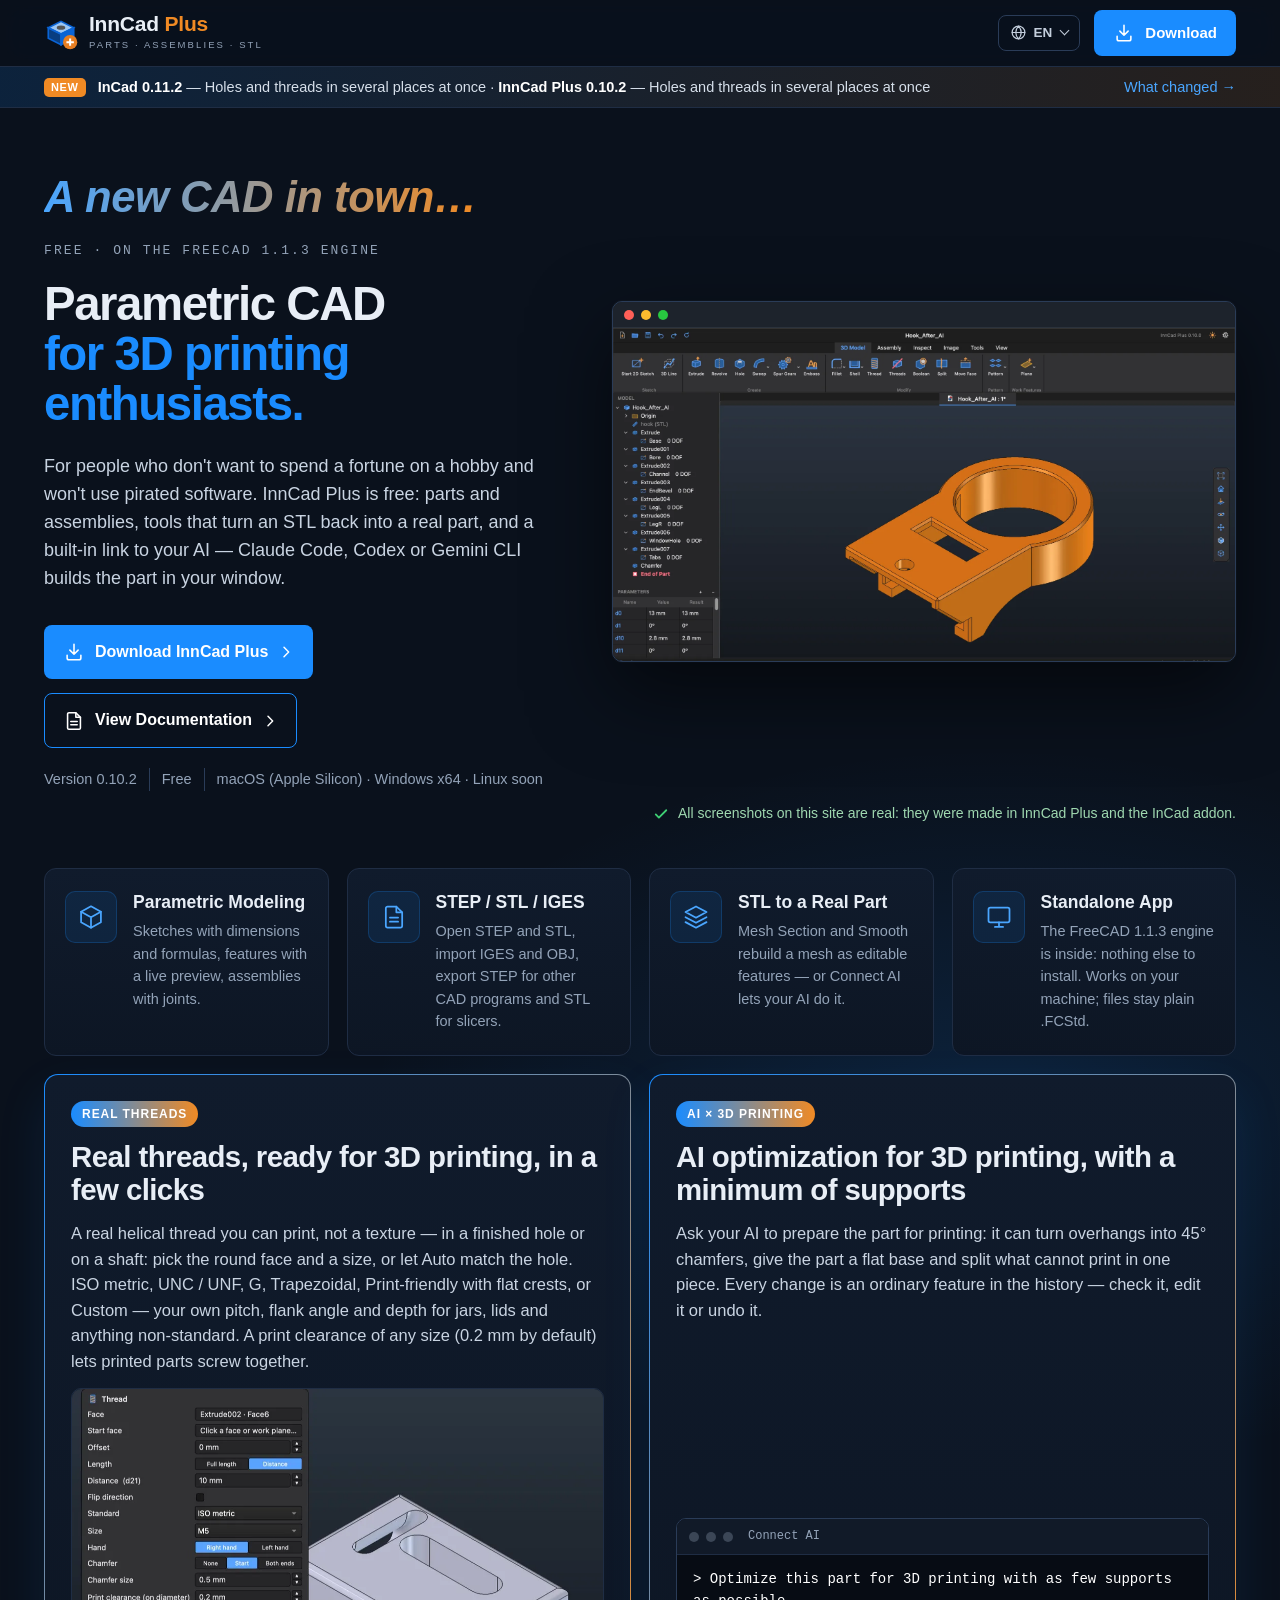
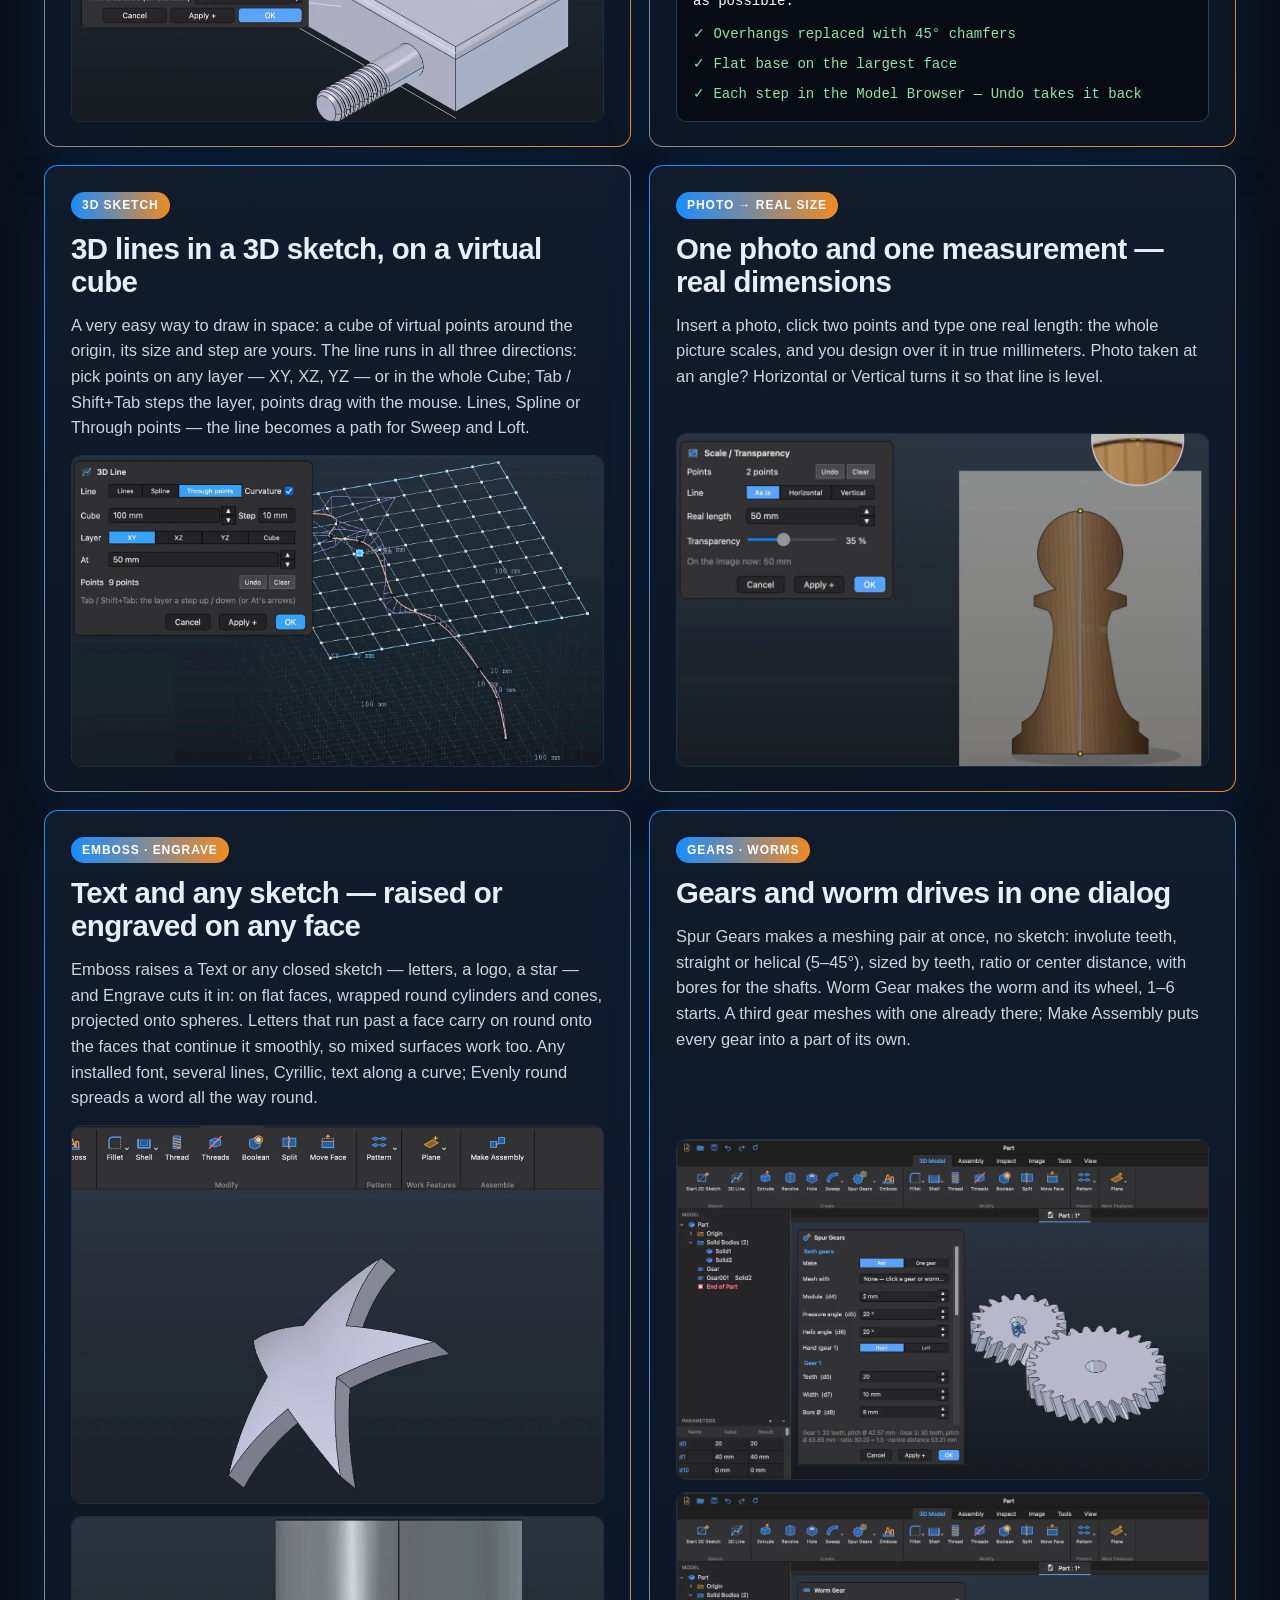
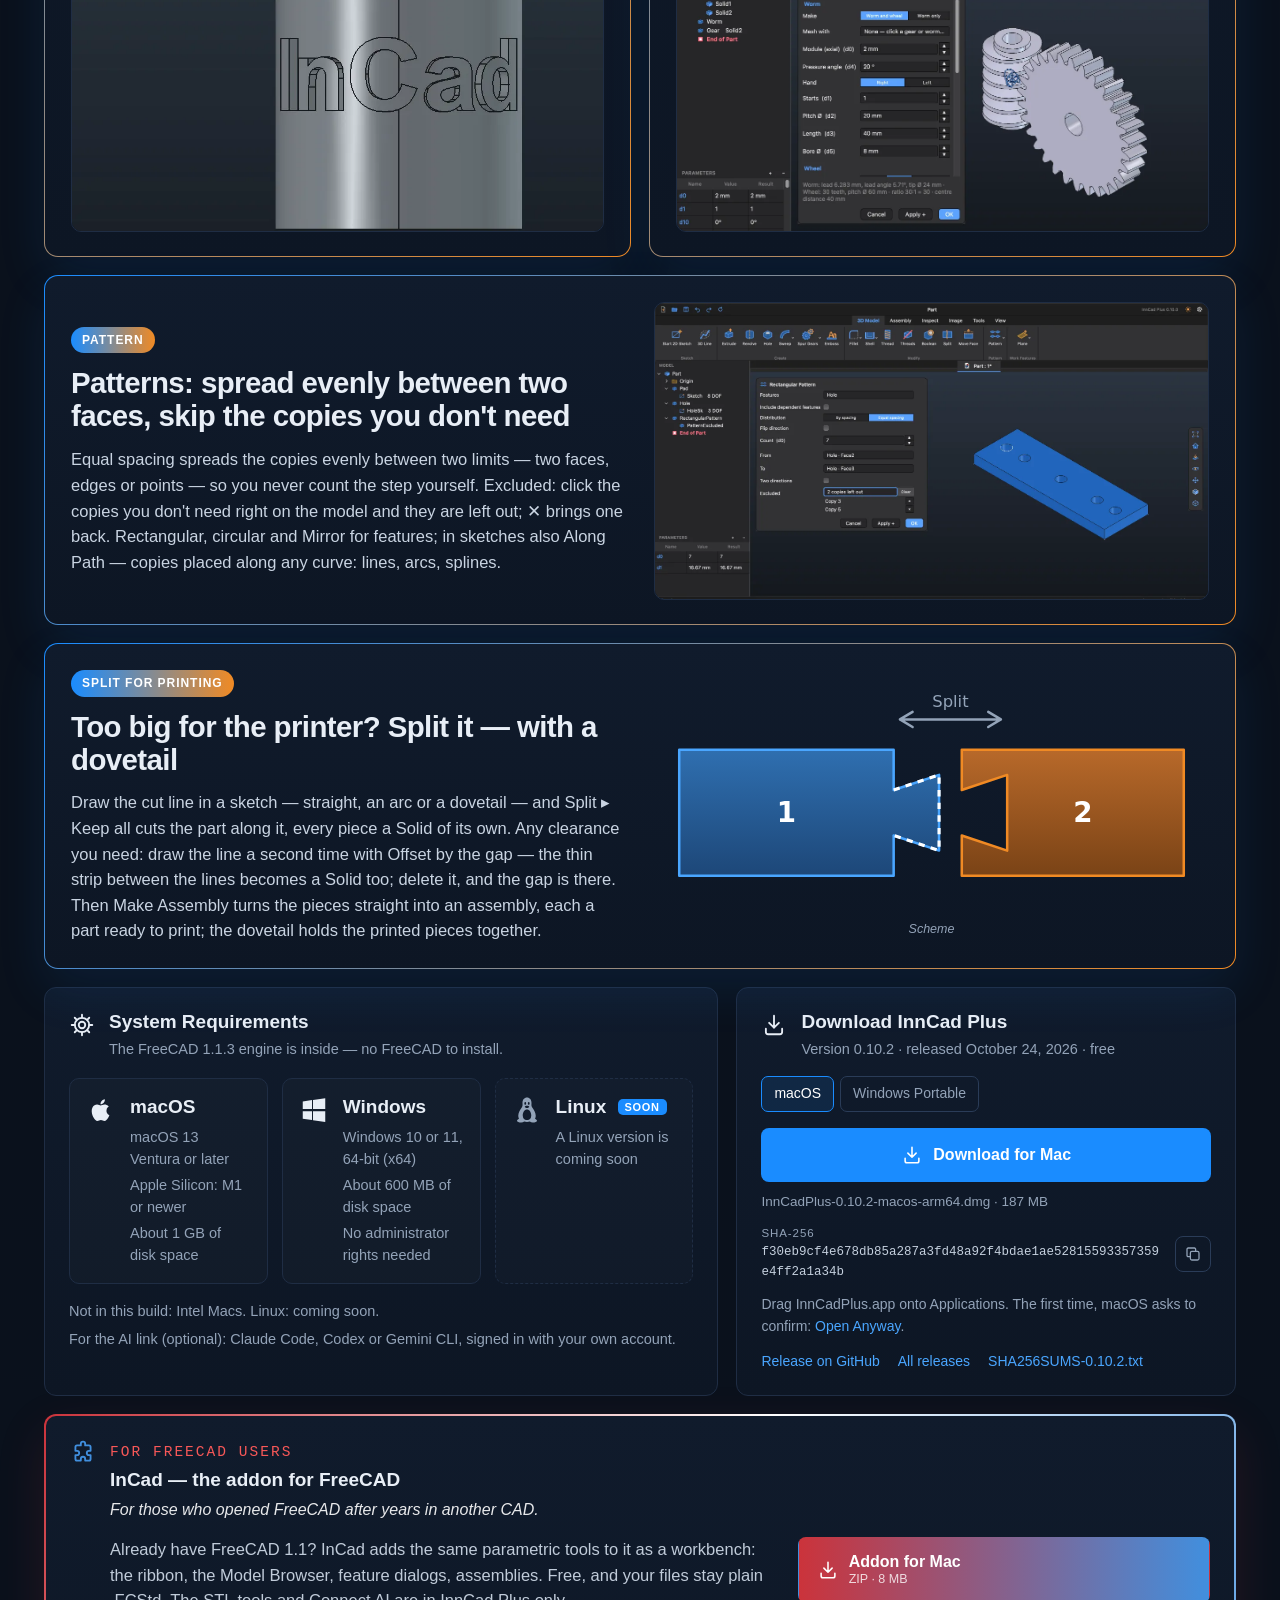
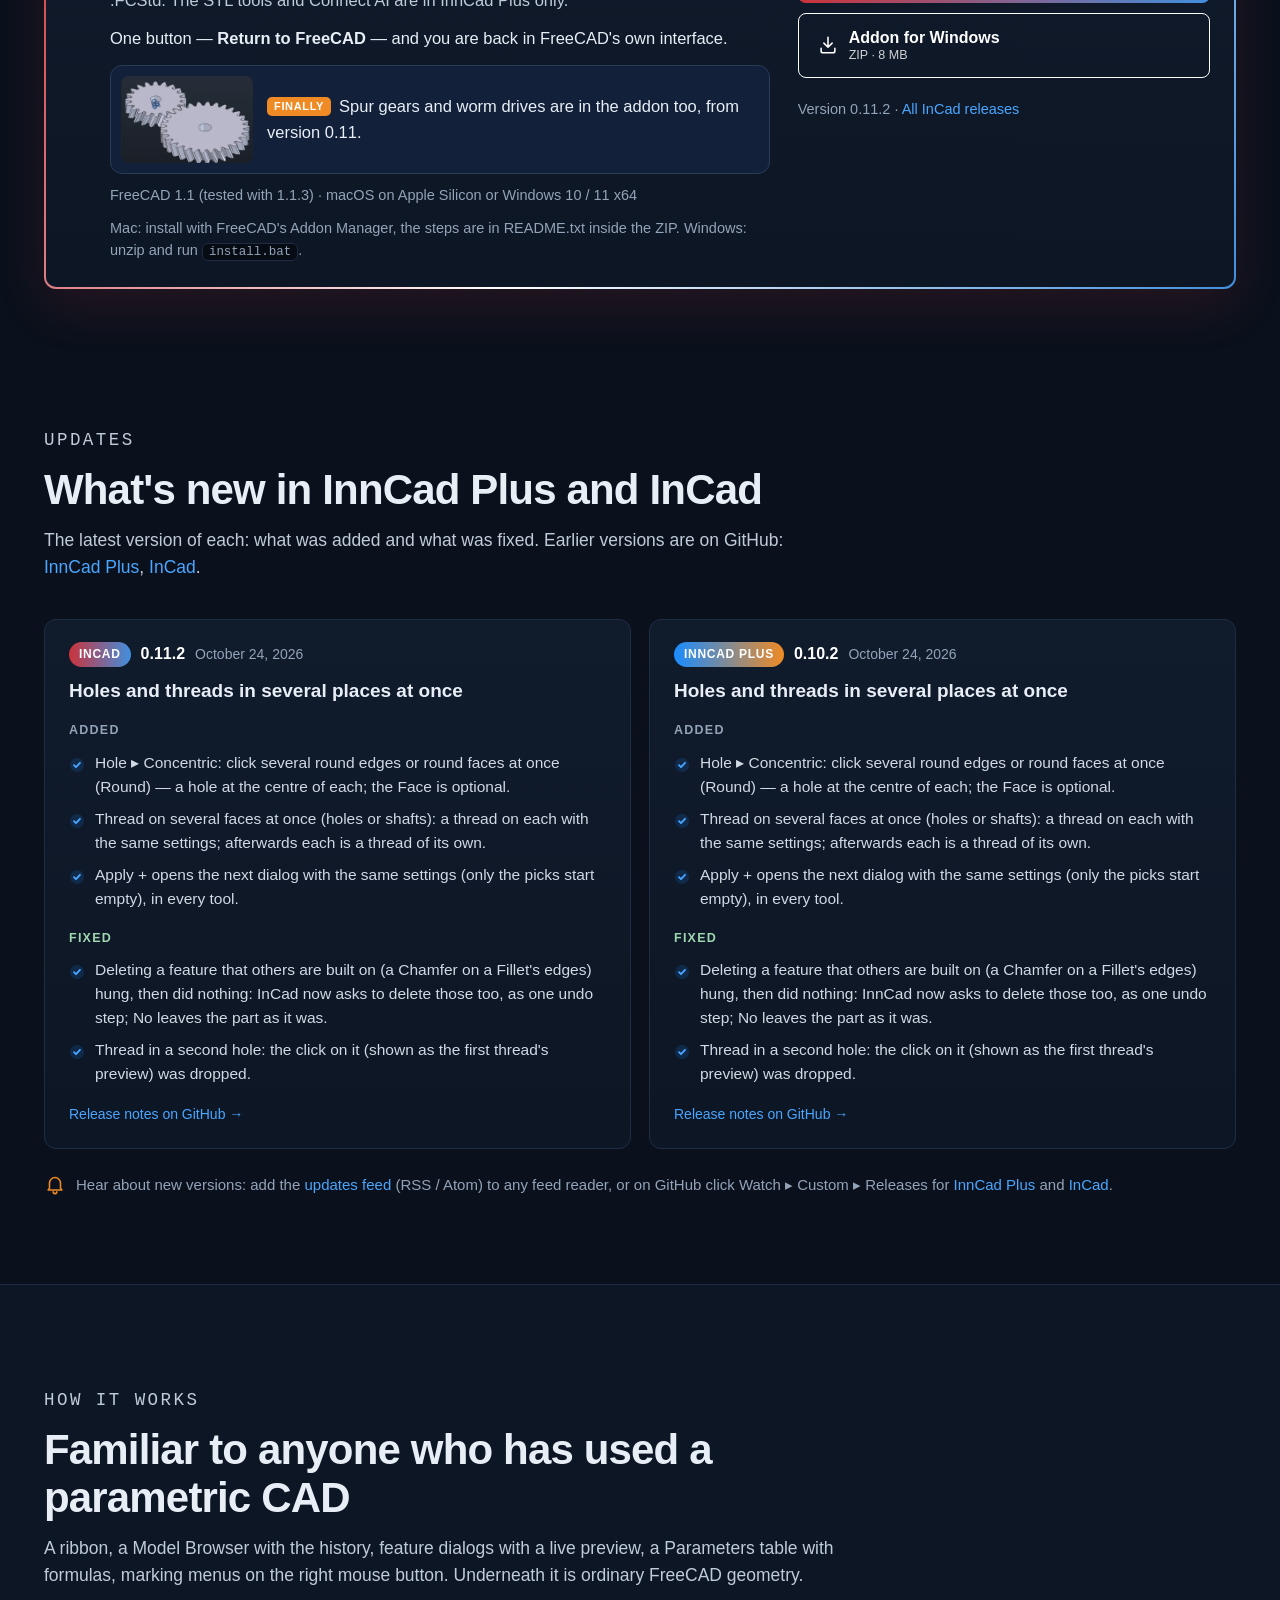
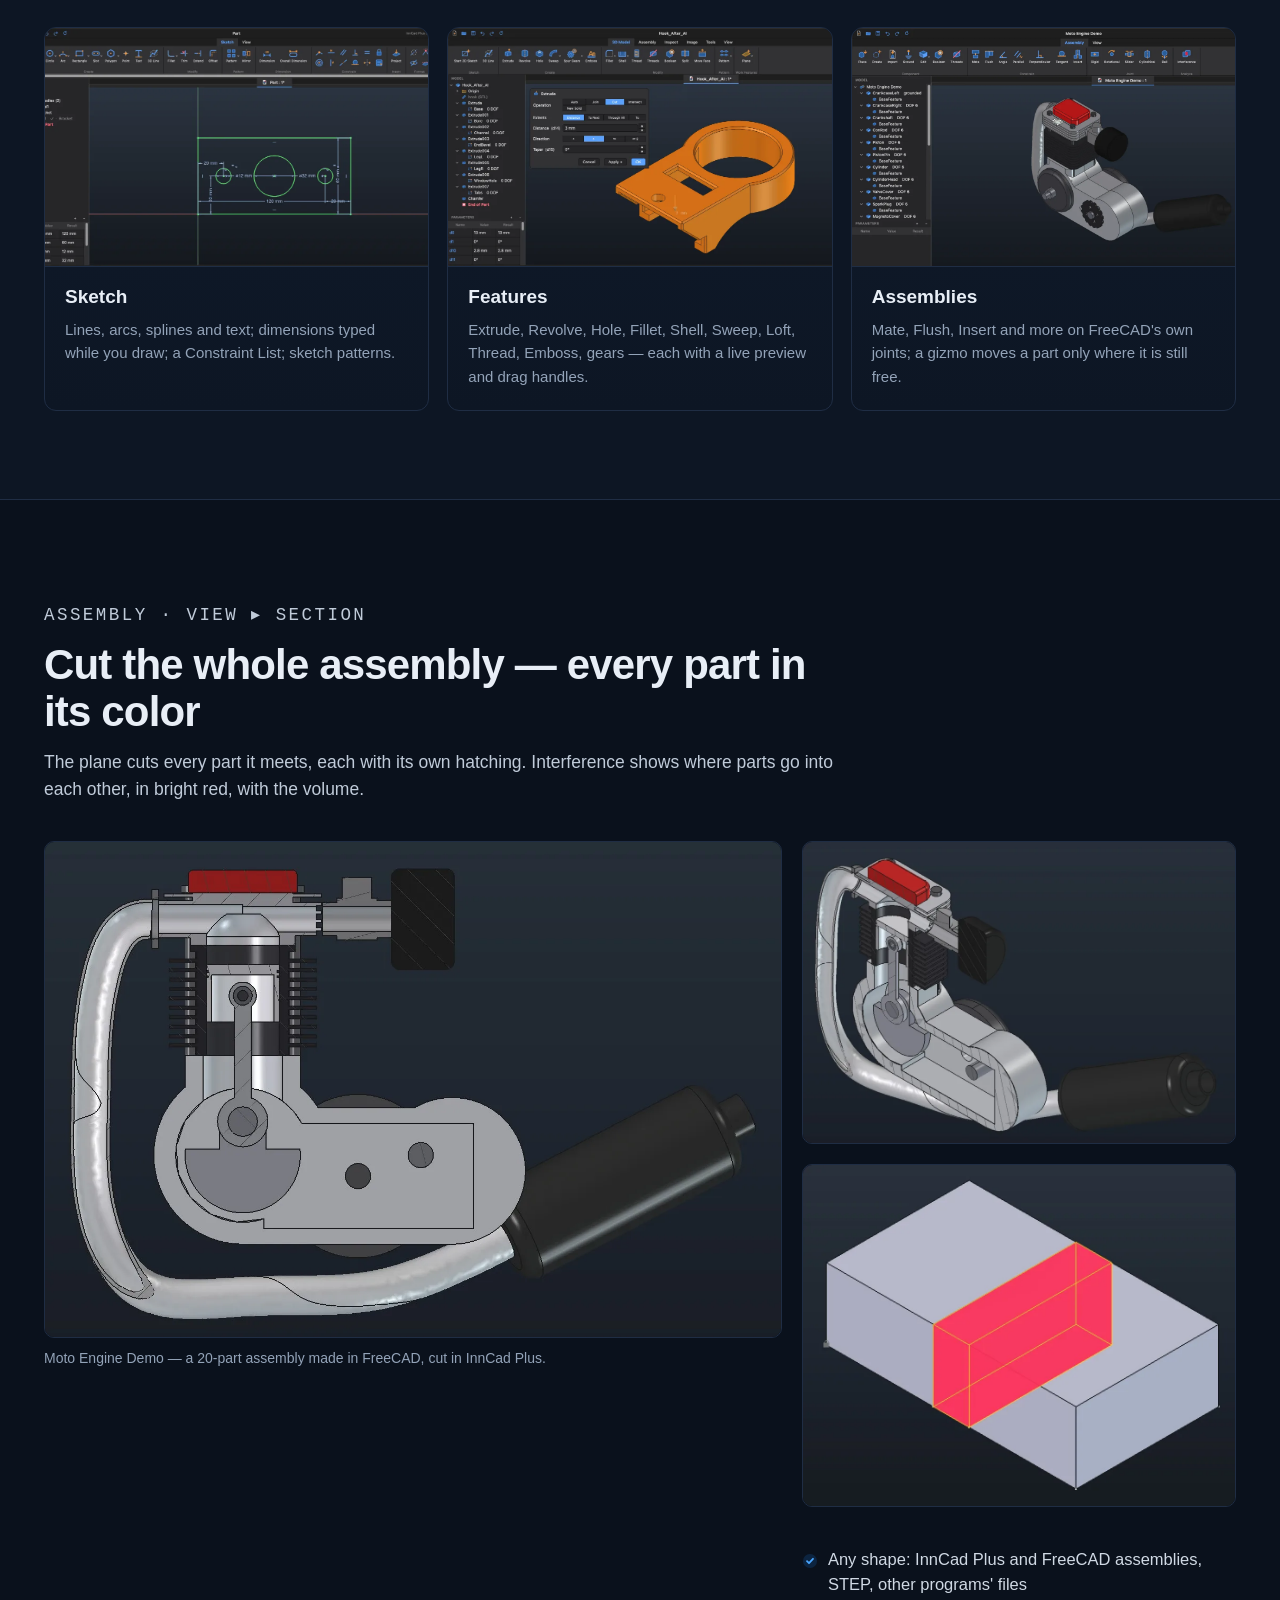
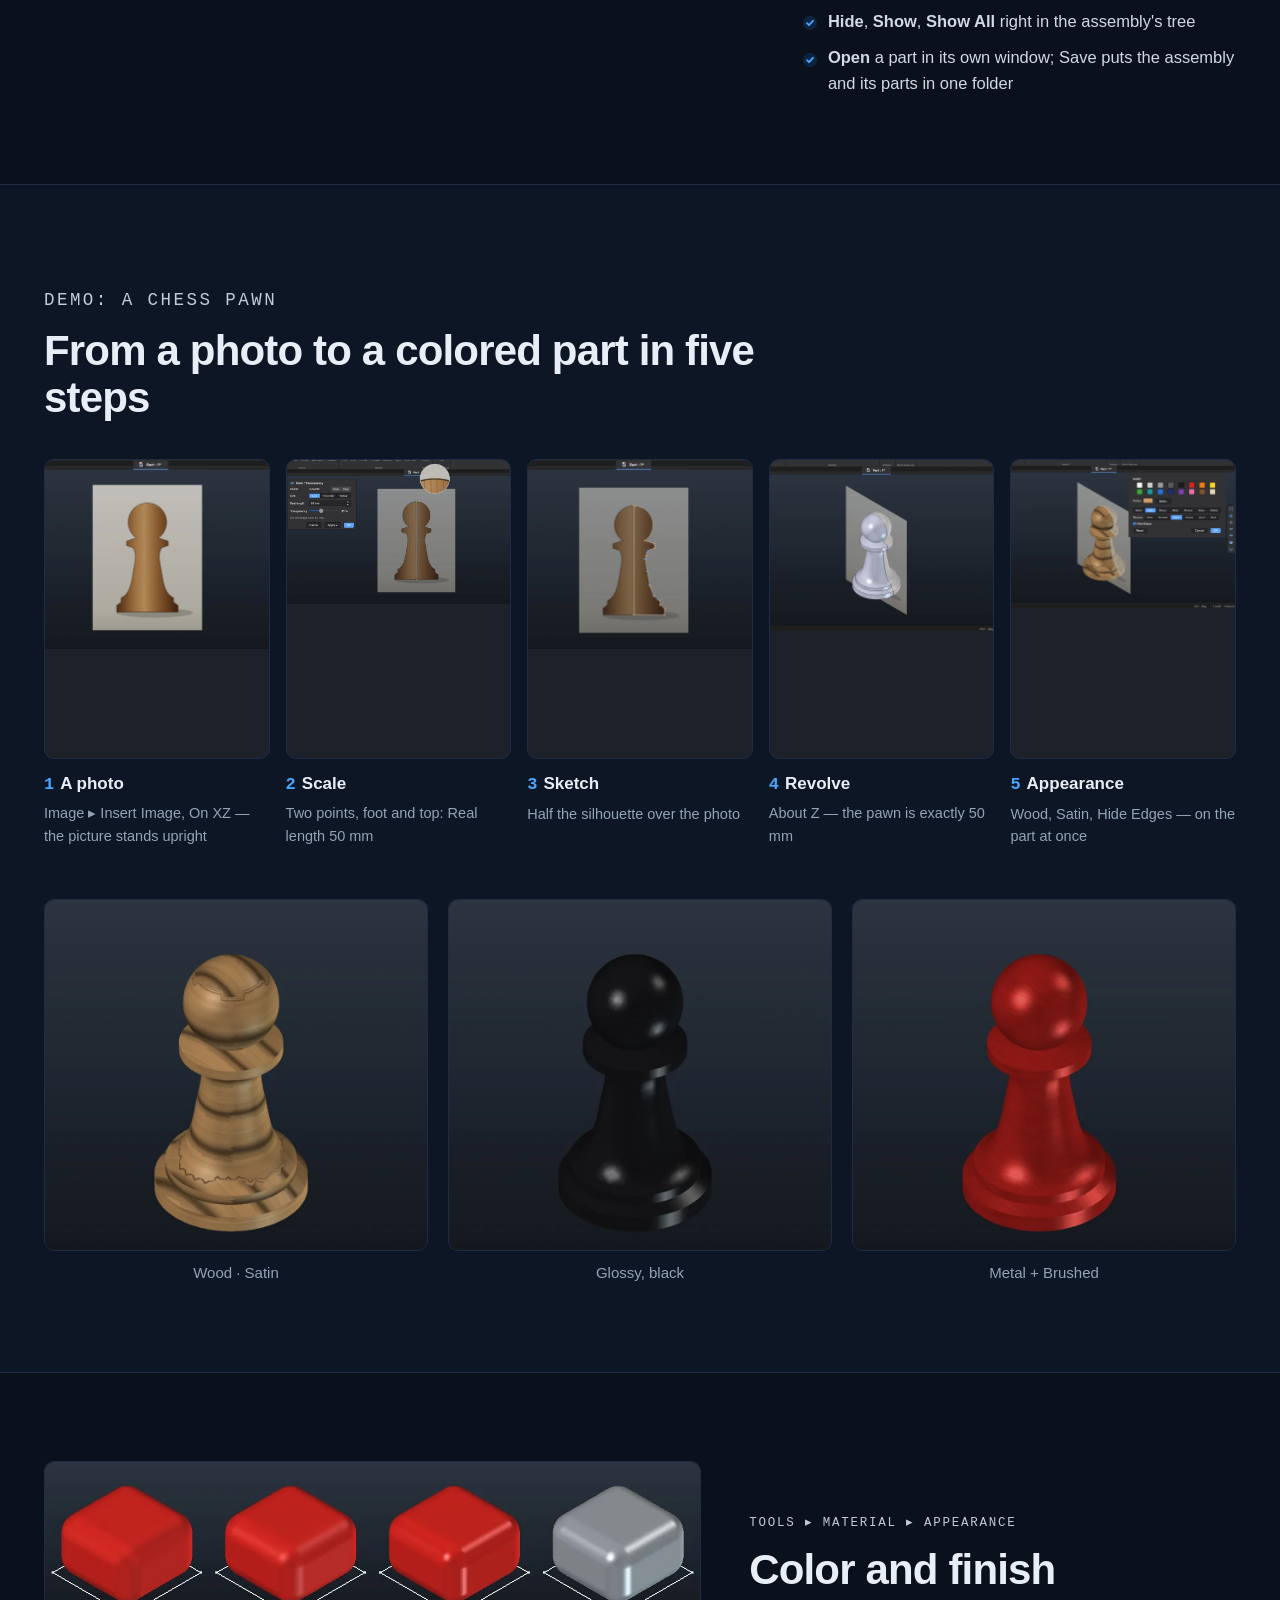
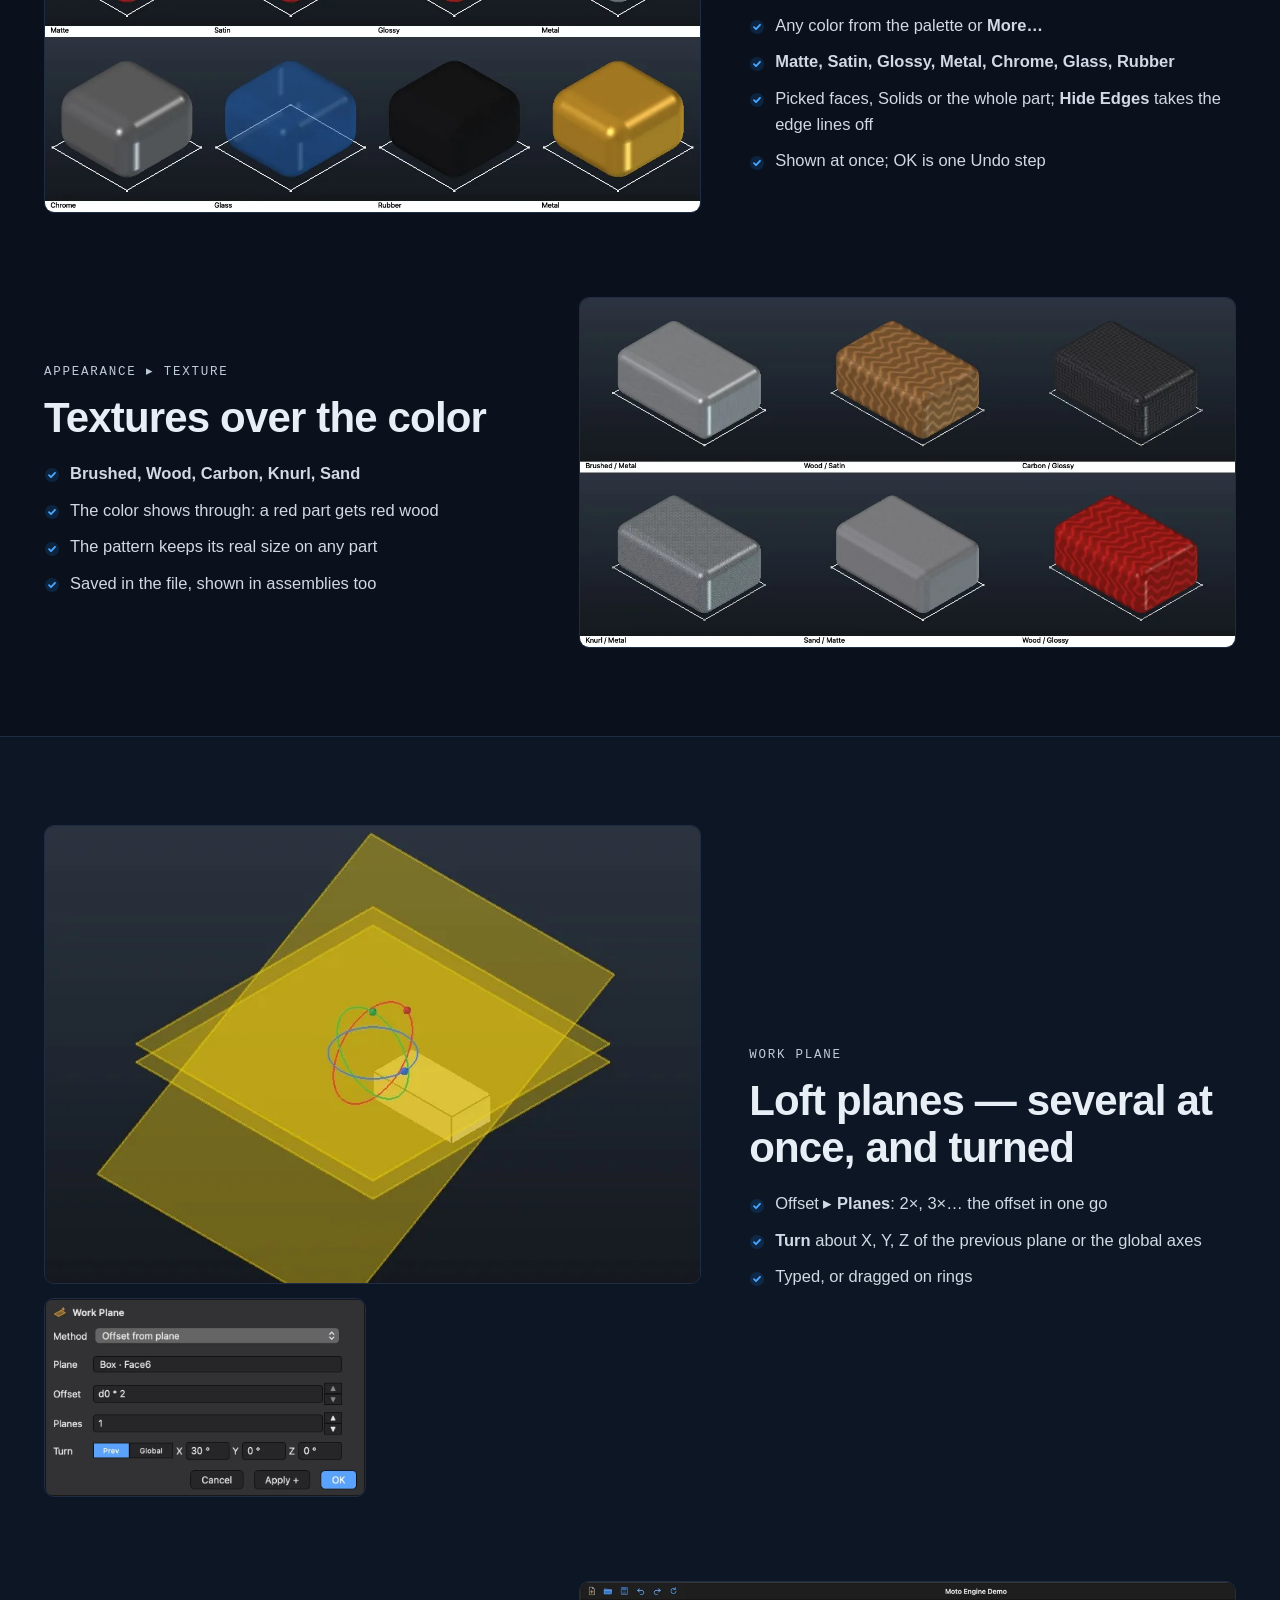
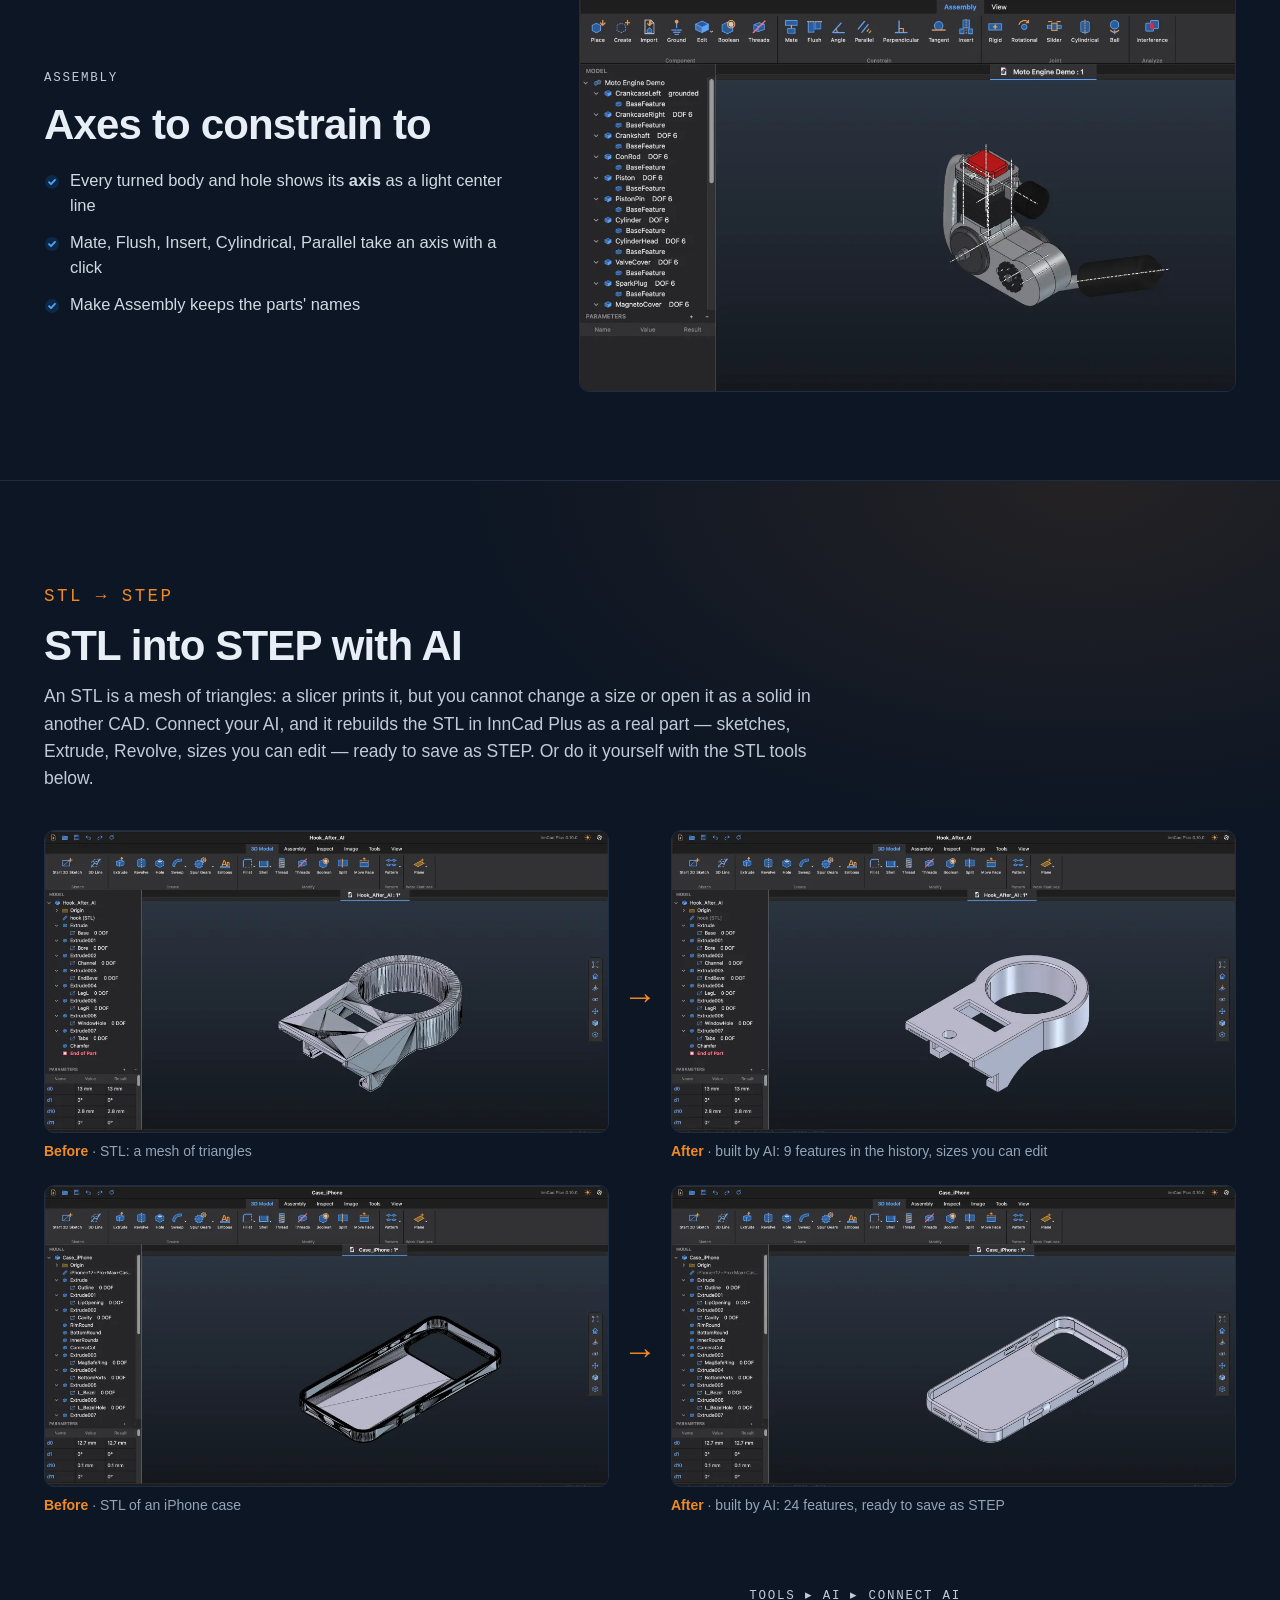
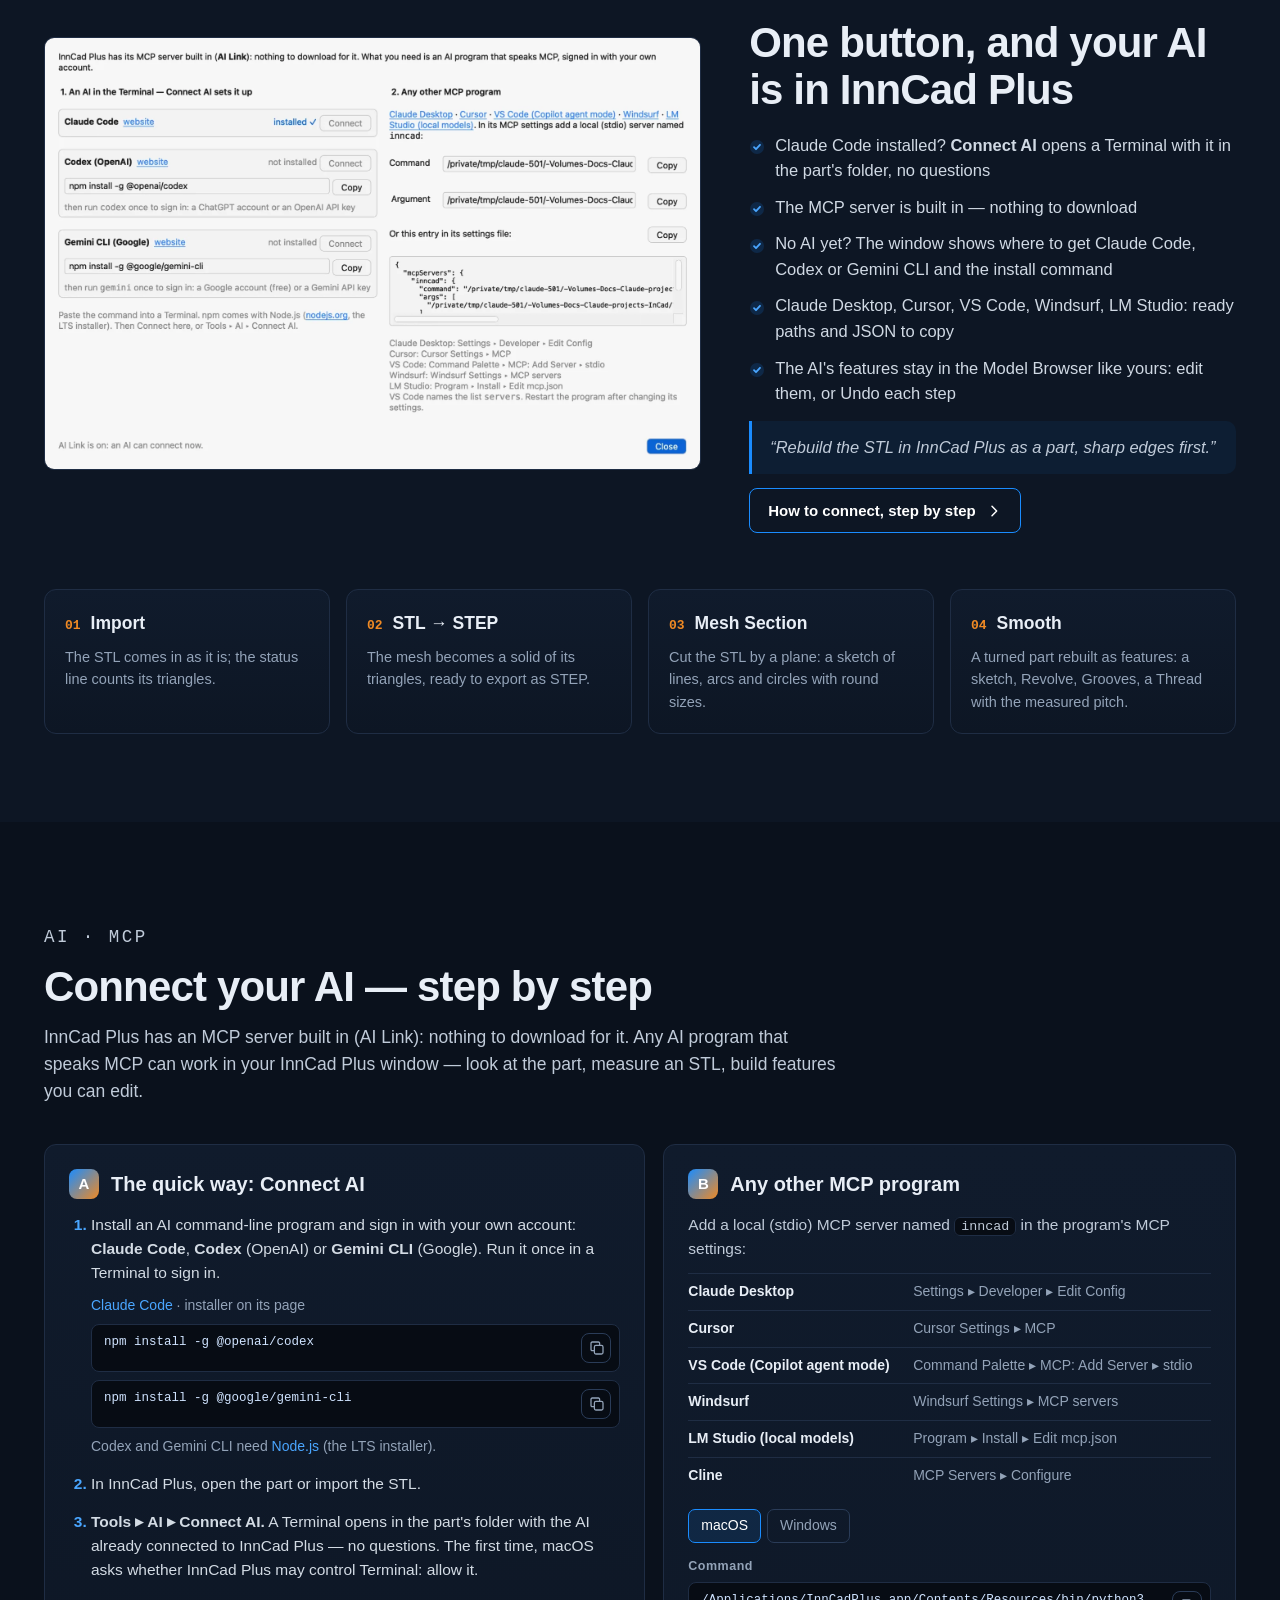
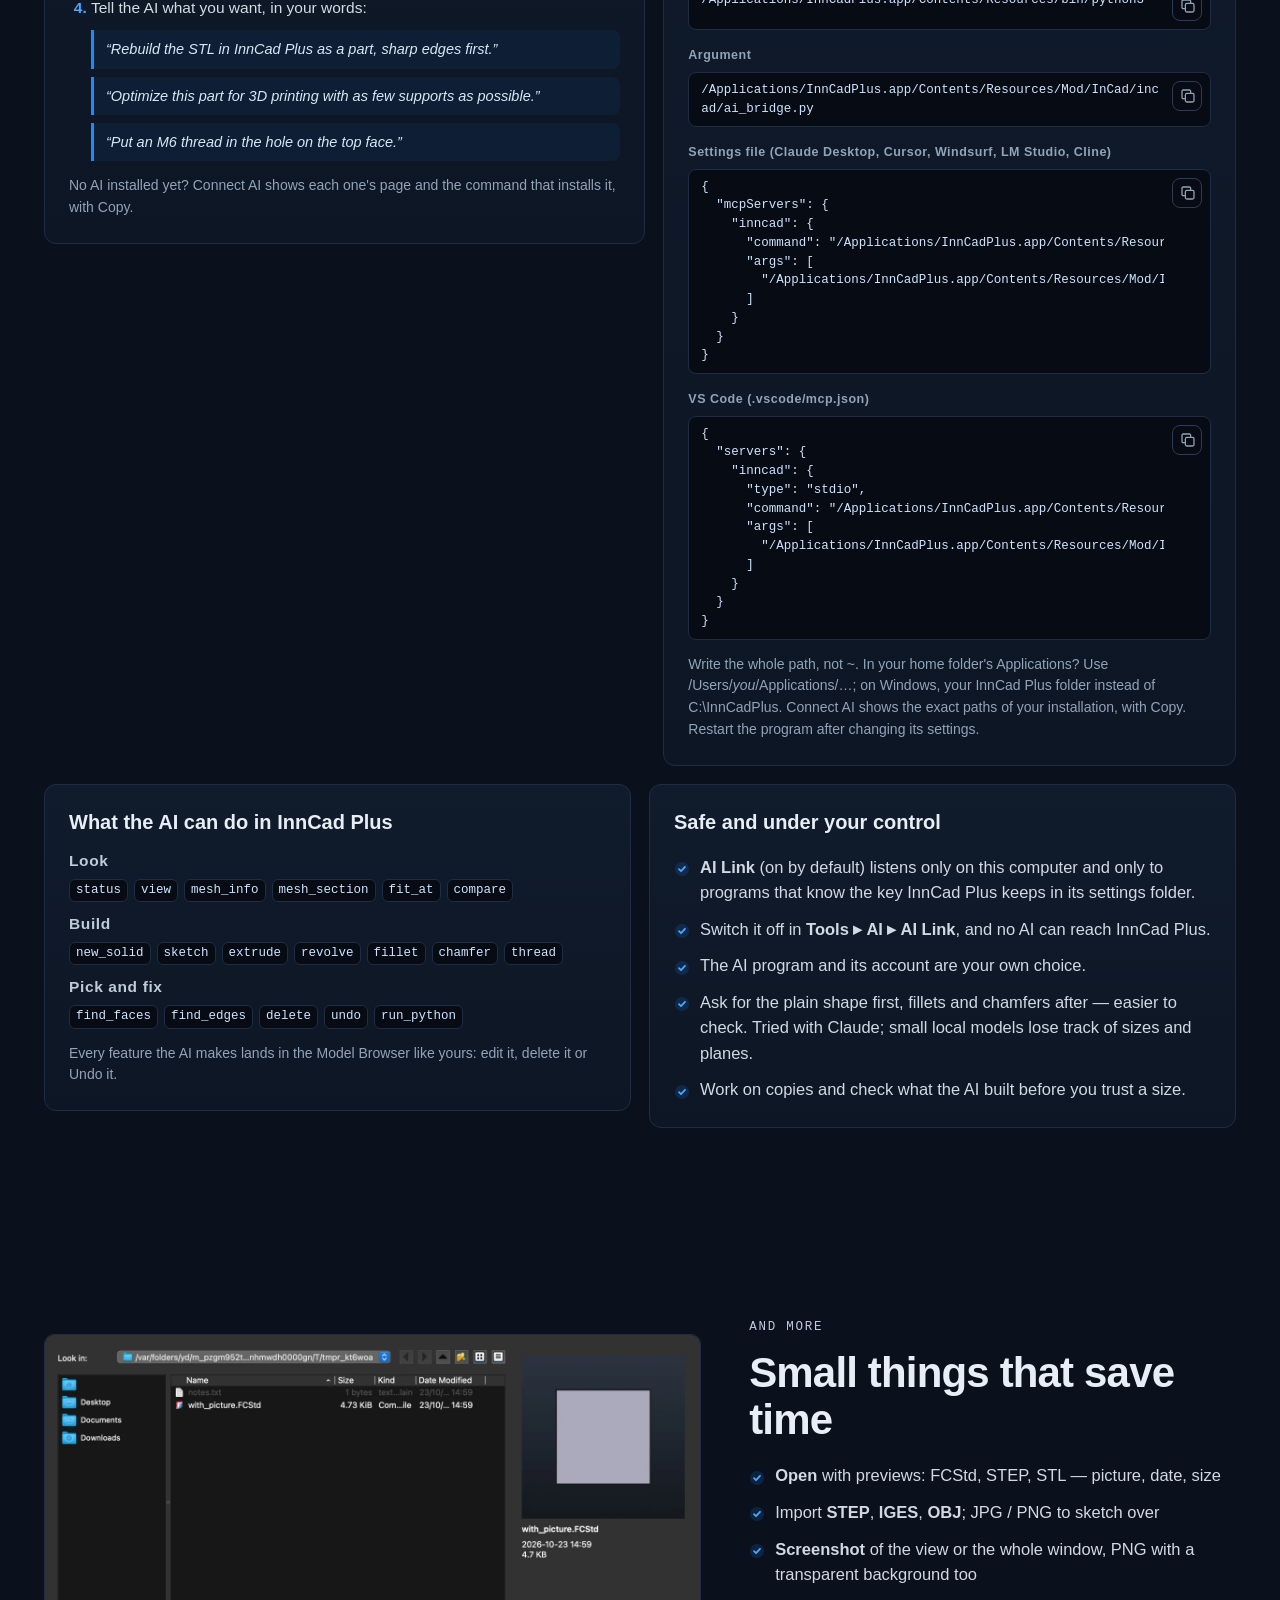
==== index.html @ 35fc7bd8 "News: InCad 0.11.2 and InnCad Plus 0.10.2" ====
<!doctype html>
<html lang="en">
<head>
<meta charset="utf-8">
<meta name="viewport" content="width=device-width, initial-scale=1">
<title>InnCad Plus — free parametric CAD for 3D printing, with STL tools and AI</title>
<meta name="description" content="InnCad Plus: parametric parts and assemblies on the FreeCAD 1.1.3 engine. A Mac app and a Windows build, STL tools and a built-in AI link (Claude Code, Codex, Gemini CLI).">
<meta property="og:title" content="InnCad Plus">
<meta property="og:description" content="InnCad Plus: parametric parts and assemblies on the FreeCAD 1.1.3 engine. A Mac app and a Windows build, STL tools and a built-in AI link (Claude Code, Codex, Gemini CLI).">
<meta property="og:type" content="website">
<meta name="theme-color" content="#0a111c">
<meta name="msvalidate.01" content="499B6EF04BFF810C76A070A973326980">
<link rel="alternate" hreflang="en" href="https://inncad.com/">
<link rel="alternate" hreflang="ru" href="https://inncad.com/ru/">
<link rel="alternate" hreflang="de" href="https://inncad.com/de/">
<link rel="alternate" hreflang="zh-Hans" href="https://inncad.com/zh/">
<link rel="alternate" hreflang="hi" href="https://inncad.com/hi/">
<link rel="alternate" hreflang="x-default" href="https://inncad.com/">
<link rel="canonical" href="https://inncad.com/">
<link rel="alternate" type="application/atom+xml" href="https://inncad.com/updates.xml" title="InnCad Plus and InCad — updates">
<meta property="og:url" content="https://inncad.com/">
<meta property="og:image" content="https://inncad.com/og.jpg">
<meta name="twitter:card" content="summary_large_image">
<link rel="icon" href="icon.svg" type="image/svg+xml">
<link rel="stylesheet" href="style.css?v=fa428692">
<script>document.documentElement.classList.add("js")</script>
</head>
<body>
<header class="top"><div class="wrap">
  <a class="brand" href="#top"><img src="icon.svg" alt="" width="34" height="34"><span><strong>InnCad <span>Plus</span></strong><small>Parts · Assemblies · STL</small></span></a>
  <nav class="links">
    <a href="#features">Features</a>
    <a href="#updates">Updates</a>
    <a href="#docs">Documentation</a>
    <a href="#requirements">Requirements</a>
    <a href="#addon">FreeCAD Addon</a>
    <a href="#faq">FAQ</a>
    <a href="#contact">Contact</a>
  </nav>
  <div class="right">
    <details class="langmenu"><summary aria-label="Language"><svg class="i" viewBox="0 0 24 24" aria-hidden="true"><circle cx="12" cy="12" r="9"/><path d="M3 12h18M12 3c2.6 2.6 3.8 5.6 3.8 9s-1.2 6.4-3.8 9c-2.6-2.6-3.8-5.6-3.8-9S9.4 5.6 12 3z"/></svg><span>EN</span></summary><div class="menu"><a href="" data-lang="en" hreflang="en" lang="en" aria-current="true">English</a><a href="ru/" data-lang="ru" hreflang="ru" lang="ru">Русский</a><a href="de/" data-lang="de" hreflang="de" lang="de">Deutsch</a><a href="zh/" data-lang="zh" hreflang="zh-Hans" lang="zh-Hans">中文</a><a href="hi/" data-lang="hi" hreflang="hi" lang="hi">हिन्दी</a></div></details>
    <a class="btn primary small" href="#download"><svg class="i" viewBox="0 0 24 24" aria-hidden="true"><path d="M12 3.5v11m0 0-4.5-4.5m4.5 4.5 4.5-4.5M4.5 15.5v3a2 2 0 0 0 2 2h11a2 2 0 0 0 2-2v-3"/></svg><span>Download</span></a>
  </div>
</div></header>
<div class="newsbar"><div class="wrap"><a href="#updates"><span class="tag-new">New</span><span class="what"><b>InCad 0.11.2</b> — Holes and threads in several places at once · <b>InnCad Plus 0.10.2</b> — Holes and threads in several places at once</span><span class="go">What changed →</span></a></div></div>

<main id="top">
<div class="hero"><div class="wrap">
  <div class="grid">
    <div>
      <p class="town">A new CAD in town…</p>
      <p class="mono-kicker">Free · on the FreeCAD 1.1.3 engine</p>
      <h1>Parametric CAD<span>for 3D printing enthusiasts.</span></h1>
      <p class="lead">For people who don't want to spend a fortune on a hobby and won't use pirated software. InnCad Plus is free: parts and assemblies, tools that turn an STL back into a real part, and a built-in link to your AI — Claude Code, Codex or Gemini CLI builds the part in your window.</p>
      <div class="cta">
        <a class="btn primary" href="#download"><svg class="i" viewBox="0 0 24 24" aria-hidden="true"><path d="M12 3.5v11m0 0-4.5-4.5m4.5 4.5 4.5-4.5M4.5 15.5v3a2 2 0 0 0 2 2h11a2 2 0 0 0 2-2v-3"/></svg>Download InnCad Plus<svg class="i chev" viewBox="0 0 24 24" aria-hidden="true"><path d="m9 5 7 7-7 7"/></svg></a>
        <a class="btn outline" href="#docs"><svg class="i" viewBox="0 0 24 24" aria-hidden="true"><path d="M14 3H6.5A1.5 1.5 0 0 0 5 4.5v15A1.5 1.5 0 0 0 6.5 21h11a1.5 1.5 0 0 0 1.5-1.5V8z"/><path d="M14 3v5h5M8.5 12.5h7M8.5 16h7"/></svg>View Documentation<svg class="i chev" viewBox="0 0 24 24" aria-hidden="true"><path d="m9 5 7 7-7 7"/></svg></a>
      </div>
      <p class="meta"><span>Version 0.10.2</span><i></i><span>Free</span><i></i><span>macOS (Apple Silicon) · Windows x64 · Linux soon</span></p>
    </div>
    <div class="window"><div class="bar"><i></i><i></i><i></i></div><div class=""><a class="zoom" href="img/hero.webp?v=947d2b0a"><img src="img/hero.webp?v=947d2b0a" alt="The InnCad Plus window: ribbon, Model Browser, Parameters and a part" width="1800" height="963" loading="lazy" decoding="async"></a></div></div>
  </div>
  <p class="real"><svg class="i" viewBox="0 0 24 24" aria-hidden="true"><path d="M5 12.5l4.2 4.2L19 7"/></svg>All screenshots on this site are real: they were made in InnCad Plus and the InCad addon.</p>

  <div class="feats" id="features">
    <div class="box feat"><div class="ico"><svg class="i" viewBox="0 0 24 24" aria-hidden="true"><path d="M12 2.8 20.5 7.5v9L12 21.2 3.5 16.5v-9z"/><path d="M3.5 7.5 12 12.2l8.5-4.7M12 12.2v9"/></svg></div><div><h3>Parametric Modeling</h3>
      <p>Sketches with dimensions and formulas, features with a live preview, assemblies with joints.</p></div></div>
    <div class="box feat"><div class="ico"><svg class="i" viewBox="0 0 24 24" aria-hidden="true"><path d="M14 3H6.5A1.5 1.5 0 0 0 5 4.5v15A1.5 1.5 0 0 0 6.5 21h11a1.5 1.5 0 0 0 1.5-1.5V8z"/><path d="M14 3v5h5M8.5 12.5h7M8.5 16h7"/></svg></div><div><h3>STEP / STL / IGES</h3>
      <p>Open STEP and STL, import IGES and OBJ, export STEP for other CAD programs and STL for slicers.</p></div></div>
    <div class="box feat"><div class="ico"><svg class="i" viewBox="0 0 24 24" aria-hidden="true"><path d="m12 3 9 4.8-9 4.8-9-4.8z"/><path d="m3 12.2 9 4.8 9-4.8M3 16.4l9 4.8 9-4.8"/></svg></div><div><h3>STL to a Real Part</h3>
      <p>Mesh Section and Smooth rebuild a mesh as editable features — or Connect AI lets your AI do it.</p></div></div>
    <div class="box feat"><div class="ico"><svg class="i" viewBox="0 0 24 24" aria-hidden="true"><rect x="3" y="4" width="18" height="12.5" rx="1.5"/><path d="M8.5 20.5h7M12 16.5v4"/></svg></div><div><h3>Standalone App</h3>
      <p>The FreeCAD 1.1.3 engine is inside: nothing else to install. Works on your machine; files stay plain .FCStd.</p></div></div>
  </div>

  <div class="promo">
    <div class="promo-card">
      <span class="pill">Real threads</span>
      <h2>Real threads, ready for 3D printing, in a few clicks</h2>
      <p>A real helical thread you can print, not a texture — in a finished hole or on a shaft: pick the round face and a size, or let Auto match the hole. ISO metric, UNC / UNF, G, Trapezoidal, Print-friendly with flat crests, or Custom — your own pitch, flank angle and depth for jars, lids and anything non-standard. A print clearance of any size (0.2 mm by default) lets printed parts screw together.</p>
      <div class="shot"><a class="zoom" href="img/thread.webp?v=f0aac2c9"><img src="img/thread.webp?v=f0aac2c9" alt="The Thread dialog and a print-ready M5 thread" width="1040" height="650" loading="lazy" decoding="async"></a></div>
    </div>
    <div class="promo-card">
      <span class="pill">AI × 3D printing</span>
      <h2>AI optimization for 3D printing, with a minimum of supports</h2>
      <p>Ask your AI to prepare the part for printing: it can turn overhangs into 45° chamfers, give the part a flat base and split what cannot print in one piece. Every change is an ordinary feature in the history — check it, edit it or undo it.</p>
      <div class="term"><div class="bar"><i></i><i></i><i></i><span>Connect AI</span></div>
        <p class="you">&gt; Optimize this part for 3D printing with as few supports as possible.</p>
        <p>✓ Overhangs replaced with 45° chamfers</p>
        <p>✓ Flat base on the largest face</p>
        <p>✓ Each step in the Model Browser — Undo takes it back</p>
      </div>
    </div>
    <div class="promo-card">
      <span class="pill">3D sketch</span>
      <h2>3D lines in a 3D sketch, on a virtual cube</h2>
      <p>A very easy way to draw in space: a cube of virtual points around the origin, its size and step are yours. The line runs in all three directions: pick points on any layer — XY, XZ, YZ — or in the whole Cube; Tab / Shift+Tab steps the layer, points drag with the mouse. Lines, Spline or Through points — the line becomes a path for Sweep and Loft.</p>
      <div class="shot"><a class="zoom" href="img/line3d_curve.webp?v=f475d377"><img src="img/line3d_curve.webp?v=f475d377" alt="A 3D line through points on different layers of the virtual cube" width="1510" height="882" loading="lazy" decoding="async"></a></div>
    </div>
    <div class="promo-card">
      <span class="pill">Photo → real size</span>
      <h2>One photo and one measurement — real dimensions</h2>
      <p>Insert a photo, click two points and type one real length: the whole picture scales, and you design over it in true millimeters. Photo taken at an angle? Horizontal or Vertical turns it so that line is level.</p>
      <div class="shot"><a class="zoom" href="img/photo_scale.webp?v=6fe72c0d"><img src="img/photo_scale.webp?v=6fe72c0d" alt="Scale a photo by two points and one real length; level it with Horizontal or Vertical" width="1100" height="688" loading="lazy" decoding="async"></a></div>
    </div>
    <div class="promo-card">
      <span class="pill">Emboss · Engrave</span>
      <h2>Text and any sketch — raised or engraved on any face</h2>
      <p>Emboss raises a Text or any closed sketch — letters, a logo, a star — and Engrave cuts it in: on flat faces, wrapped round cylinders and cones, projected onto spheres. Letters that run past a face carry on round onto the faces that continue it smoothly, so mixed surfaces work too. Any installed font, several lines, Cyrillic, text along a curve; Evenly round spreads a word all the way round.</p>
      <div class="stack"><div class="shot"><a class="zoom" href="img/star.webp?v=d639d691"><img src="img/star.webp?v=d639d691" alt="A star made in InnCad Plus" width="1000" height="711" loading="lazy" decoding="async"></a></div><div class="shot"><a class="zoom" href="img/18_emboss.webp?v=5092079f"><img src="img/18_emboss.webp?v=5092079f" alt="Text embossed round a cylinder" width="900" height="532" loading="lazy" decoding="async"></a></div></div>
    </div>
    <div class="promo-card" id="gears">
      <span class="pill">Gears · Worms</span>
      <h2>Gears and worm drives in one dialog</h2>
      <p>Spur Gears makes a meshing pair at once, no sketch: involute teeth, straight or helical (5–45°), sized by teeth, ratio or center distance, with bores for the shafts. Worm Gear makes the worm and its wheel, 1–6 starts. A third gear meshes with one already there; Make Assembly puts every gear into a part of its own.</p>
      <div class="stack"><div class="shot"><a class="zoom" href="img/gears_pair.webp?v=8d746a2d"><img src="img/gears_pair.webp?v=8d746a2d" alt="The Spur Gears dialog and a helical pair in mesh" width="1200" height="765" loading="lazy" decoding="async"></a></div><div class="shot"><a class="zoom" href="img/gears_worm.webp?v=6f53ef30"><img src="img/gears_worm.webp?v=6f53ef30" alt="The Worm Gear dialog with the worm and its wheel" width="1200" height="765" loading="lazy" decoding="async"></a></div></div>
    </div>
    <div class="promo-card wide">
      <div>
        <span class="pill">Pattern</span>
        <h2>Patterns: spread evenly between two faces, skip the copies you don't need</h2>
        <p>Equal spacing spreads the copies evenly between two limits — two faces, edges or points — so you never count the step yourself. Excluded: click the copies you don't need right on the model and they are left out; ✕ brings one back. Rectangular, circular and Mirror for features; in sketches also Along Path — copies placed along any curve: lines, arcs, splines.</p>
      </div>
      <div class="shot"><a class="zoom" href="img/pattern.webp?v=84b6f058"><img src="img/pattern.webp?v=84b6f058" alt="A rectangular pattern with Equal spacing between the plate&#x27;s end faces, copies 3 and 5 left out" width="1400" height="749" loading="lazy" decoding="async"></a></div>
    </div>
    <div class="promo-card wide">
      <div>
        <span class="pill">Split for printing</span>
        <h2>Too big for the printer? Split it — with a dovetail</h2>
        <p>Draw the cut line in a sketch — straight, an arc or a dovetail — and Split ▸ Keep all cuts the part along it, every piece a Solid of its own. Any clearance you need: draw the line a second time with Offset by the gap — the thin strip between the lines becomes a Solid too; delete it, and the gap is there. Then Make Assembly turns the pieces straight into an assembly, each a part ready to print; the dovetail holds the printed pieces together.</p>
      </div>
      <figure class="scheme"><svg class="dovetail" viewBox="0 0 440 190" role="img" aria-label="A part split in two along a dovetail line">
  <defs><linearGradient id="dtA" x1="0" y1="0" x2="0" y2="1"><stop offset="0" stop-color="#2f6fb0"/><stop offset="1" stop-color="#1d4778"/></linearGradient>
  <linearGradient id="dtB" x1="0" y1="0" x2="0" y2="1"><stop offset="0" stop-color="#b8692a"/><stop offset="1" stop-color="#7a4316"/></linearGradient></defs>
  <path d="M20 60 L190 60 L190 92 L226 80 L226 140 L190 128 L190 160 L20 160 Z" fill="url(#dtA)" stroke="#4aa6ff" stroke-width="2" stroke-linejoin="round"/>
  <path d="M244 60 L420 60 L420 160 L244 160 L244 128 L280 140 L280 80 L244 92 Z" fill="url(#dtB)" stroke="#f08a24" stroke-width="2" stroke-linejoin="round"/>
  <path d="M190 92 L226 80 L226 140 L190 128" fill="none" stroke="#fff" stroke-width="2.5" stroke-dasharray="5 5"/>
  <text x="105" y="117" fill="#fff" font-size="22" font-weight="700" text-anchor="middle" font-family="system-ui, sans-serif">1</text>
  <text x="340" y="117" fill="#fff" font-size="22" font-weight="700" text-anchor="middle" font-family="system-ui, sans-serif">2</text>
  <path d="M195 36 H275 M195 36 l10 -6 M195 36 l10 6 M275 36 l-10 -6 M275 36 l-10 6" stroke="#93a3b8" stroke-width="2" fill="none" stroke-linecap="round"/>
  <text x="235" y="26" fill="#93a3b8" font-size="13" text-anchor="middle" font-family="system-ui, sans-serif">Split</text>
</svg>
        <figcaption>Scheme</figcaption></figure>
    </div>
  </div>

  <div class="pair2">
    <div class="box req" id="requirements">
      <div class="boxhead"><svg class="i" viewBox="0 0 24 24" aria-hidden="true"><circle cx="12" cy="12" r="3"/><circle cx="12" cy="12" r="6.6"/><path d="M12 2.5v2.9M12 18.6v2.9M21.5 12h-2.9M5.4 12H2.5M18.7 5.3l-2 2M7.3 16.7l-2 2M18.7 18.7l-2-2M7.3 7.3l-2-2"/></svg><div><h3>System Requirements</h3>
        <p>The FreeCAD 1.1.3 engine is inside — no FreeCAD to install.</p></div></div>
      <div class="oss">
        <div class="osr"><svg viewBox="0 0 24 24" aria-hidden="true"><path d="M16.37 12.6c-.02-2.2 1.8-3.26 1.88-3.31-1.03-1.5-2.62-1.7-3.18-1.73-1.35-.14-2.64.8-3.33.8-.69 0-1.74-.78-2.86-.76-1.47.02-2.83.86-3.59 2.17-1.53 2.66-.39 6.6 1.1 8.75.73 1.05 1.6 2.24 2.73 2.2 1.1-.05 1.51-.71 2.84-.71 1.32 0 1.7.71 2.86.69 1.18-.02 1.93-1.07 2.65-2.13.84-1.22 1.18-2.4 1.2-2.46-.03-.01-2.3-.88-2.3-3.51zM14.19 6.15c.6-.73 1.01-1.75.9-2.76-.87.04-1.92.58-2.54 1.31-.56.64-1.05 1.67-.92 2.66.97.08 1.96-.49 2.56-1.21z"/></svg><div><h3>macOS</h3><ul>
          <li>macOS 13 Ventura or later</li><li>Apple Silicon: M1 or newer</li><li>About 1 GB of disk space</li></ul></div></div>
        <div class="osr"><svg viewBox="0 0 24 24" aria-hidden="true"><path d="M3 5.1 10.4 4v7.2H3V5.1zm0 13.8 7.4 1.1v-7.1H3v6zm8.2 1.2L21 21.5v-8.6h-9.8v7.2zM11.2 3.9v7.3H21V2.5l-9.8 1.4z"/></svg><div><h3>Windows</h3><ul>
          <li>Windows 10 or 11, 64-bit (x64)</li><li>About 600 MB of disk space</li><li>No administrator rights needed</li></ul></div></div>
        <div class="osr soon"><svg viewBox="0 0 24 24" aria-hidden="true"><path fill-rule="evenodd" d="M12 2c-2.2 0-3.6 1.8-3.6 4.3 0 1.3.3 2.2-.6 3.6C6.6 11.8 5 14 5 16.6c0 .9.2 1.7.6 2.4-.9.4-1.6 1-1.6 1.6 0 .9 1.6 1.4 3.4 1.4 1 0 1.8-.3 2.3-.8.7.2 1.5.3 2.3.3s1.6-.1 2.3-.3c.5.5 1.3.8 2.3.8 1.8 0 3.4-.5 3.4-1.4 0-.6-.7-1.2-1.6-1.6.4-.7.6-1.5.6-2.4 0-2.6-1.6-4.8-2.8-6.7-.9-1.4-.6-2.3-.6-3.6C15.6 3.8 14.2 2 12 2zm-1.4 3.6c.4 0 .7.5.7 1.1s-.3 1.1-.7 1.1-.7-.5-.7-1.1.3-1.1.7-1.1zm2.8 0c.4 0 .7.5.7 1.1s-.3 1.1-.7 1.1-.7-.5-.7-1.1.3-1.1.7-1.1zM12 8.6c.9 0 1.8.4 1.8.8s-.9 1-1.8 1-1.8-.6-1.8-1 .9-.8 1.8-.8zm0 3c2 0 3.4 2.2 3.4 4.7S14 20 12 20s-3.4-1.2-3.4-3.7S10 11.6 12 11.6z"/></svg><div><h3>Linux <span class="tag-soon">soon</span></h3><ul>
          <li>A Linux version is coming soon</li></ul></div></div>
      </div>
      <div class="foot">
        <p>Not in this build: Intel Macs. Linux: coming soon.</p>
        <p>For the AI link (optional): Claude Code, Codex or Gemini CLI, signed in with your own account.</p>
      </div>
    </div>

    <div class="box dlbox" id="download">
      <div class="boxhead"><svg class="i" viewBox="0 0 24 24" aria-hidden="true"><path d="M12 3.5v11m0 0-4.5-4.5m4.5 4.5 4.5-4.5M4.5 15.5v3a2 2 0 0 0 2 2h11a2 2 0 0 0 2-2v-3"/></svg><div><h3>Download InnCad Plus</h3>
        <p>Version 0.10.2 · released October 24, 2026 · free</p></div></div>
      <div class="tabs" role="tablist">
        <button type="button" role="tab" data-pf="pf-mac">macOS</button>
        <button type="button" role="tab" data-pf="pf-zip">Windows Portable</button>
      </div>
      <div class="pf" id="pf-mac"><h4>macOS</h4>
        <a class="btn primary" href="https://github.com/Igr11/InnCadPlus-releases/releases/download/v0.10.2/InnCadPlus-0.10.2-macos-arm64.dmg"><svg class="i" viewBox="0 0 24 24" aria-hidden="true"><path d="M12 3.5v11m0 0-4.5-4.5m4.5 4.5 4.5-4.5M4.5 15.5v3a2 2 0 0 0 2 2h11a2 2 0 0 0 2-2v-3"/></svg>Download for Mac</a>
        <p class="file">InnCadPlus-0.10.2-macos-arm64.dmg · 187 MB</p>
        <div class="sha"><div><small>SHA-256</small><code>f30eb9cf4e678db85a287a3fd48a92f4bdae1ae52815593357359e4ff2a1a34b</code></div>
          <button class="copy" type="button" data-copy="f30eb9cf4e678db85a287a3fd48a92f4bdae1ae52815593357359e4ff2a1a34b" data-ok="Copied" aria-label="Copy SHA-256"><svg class="i" viewBox="0 0 24 24" aria-hidden="true"><rect x="8.5" y="8.5" width="11.5" height="11.5" rx="2"/><path d="M15.5 8.5V5.5A1.5 1.5 0 0 0 14 4H5.5A1.5 1.5 0 0 0 4 5.5V14a1.5 1.5 0 0 0 1.5 1.5h3"/></svg></button></div>
        <p class="note">Drag InnCadPlus.app onto Applications. The first time, macOS asks to confirm: <a href="#faq-mac">Open Anyway</a>.</p></div>
      <div class="pf" id="pf-zip"><h4>Windows Portable</h4>
        <a class="btn primary" href="https://github.com/Igr11/InnCadPlus-releases/releases/download/v0.10.2/InnCadPlus-0.10.2-windows-x64.zip"><svg class="i" viewBox="0 0 24 24" aria-hidden="true"><path d="M12 3.5v11m0 0-4.5-4.5m4.5 4.5 4.5-4.5M4.5 15.5v3a2 2 0 0 0 2 2h11a2 2 0 0 0 2-2v-3"/></svg>Download Windows Portable</a>
        <p class="file">InnCadPlus-0.10.2-windows-x64.zip · 188 MB</p>
        <div class="sha"><div><small>SHA-256</small><code>dabfec2cb6d659516291623bfb830132381d516fa1ce1568c78d252781b79ac8</code></div>
          <button class="copy" type="button" data-copy="dabfec2cb6d659516291623bfb830132381d516fa1ce1568c78d252781b79ac8" data-ok="Copied" aria-label="Copy SHA-256"><svg class="i" viewBox="0 0 24 24" aria-hidden="true"><rect x="8.5" y="8.5" width="11.5" height="11.5" rx="2"/><path d="M15.5 8.5V5.5A1.5 1.5 0 0 0 14 4H5.5A1.5 1.5 0 0 0 4 5.5V14a1.5 1.5 0 0 0 1.5 1.5h3"/></svg></button></div>
        <p class="note"><b>No installation needed. Unzip and use.</b> Use a short path with Latin letters only, then run <code>InnCadPlus.exe</code>.</p></div>
      <div class="links">
        <a href="https://github.com/Igr11/InnCadPlus-releases/releases/tag/v0.10.2">Release on GitHub</a>
        <a href="https://github.com/Igr11/InnCadPlus-releases/releases">All releases</a>
        <a href="https://github.com/Igr11/InnCadPlus-releases/releases/download/v0.10.2/SHA256SUMS-0.10.2.txt">SHA256SUMS-0.10.2.txt</a>
      </div>
    </div>
  </div>

  <div class="box addon" id="addon">
    <div class="boxhead"><svg class="i" viewBox="0 0 24 24" aria-hidden="true"><path d="M10 3.5a2 2 0 0 1 4 0V5h3.5A1.5 1.5 0 0 1 19 6.5V10h-1.5a2 2 0 0 0 0 4H19v3.5a1.5 1.5 0 0 1-1.5 1.5H14v-1.5a2 2 0 0 0-4 0V19H6.5A1.5 1.5 0 0 1 5 17.5V14h1.5a2 2 0 0 0 0-4H5V6.5A1.5 1.5 0 0 1 6.5 5H10z"/></svg><div><p class="kicker">For FreeCAD users</p>
      <h3>InCad — the addon for FreeCAD</h3>
      <p class="slogan">For those who opened FreeCAD after years in another CAD.</p></div></div>
    <div class="addon-body">
      <div>
        <p>Already have FreeCAD 1.1? InCad adds the same parametric tools to it as a workbench: the ribbon, the Model Browser, feature dialogs, assemblies. Free, and your files stay plain .FCStd. The STL tools and Connect AI are in InnCad Plus only.</p>
        <p class="back">One button — <b>Return to FreeCAD</b> — and you are back in FreeCAD's own interface.</p>
        <a class="new-note" href="#gears"><img src="img/gears_addon.webp?v=58e76195" alt="A pair of gears made with Spur Gears" width="600" height="396" loading="lazy" decoding="async"><span><span class="tag-new">Finally</span>Spur gears and worm drives are in the addon too, from version 0.11.</span></a>
        <p class="note">FreeCAD 1.1 (tested with 1.1.3) · macOS on Apple Silicon or Windows 10 / 11 x64</p>
        <p class="note">Mac: install with FreeCAD's Addon Manager, the steps are in README.txt inside the ZIP. Windows: unzip and run <code>install.bat</code>.</p>
      </div>
      <div class="addon-dl">
        <a class="btn primary" href="https://github.com/Igr11/InCad/releases/download/v0.11.2/InCad-0.11.2-2026-10-24-ebd886c-macOS-arm64.zip"><svg class="i" viewBox="0 0 24 24" aria-hidden="true"><path d="M12 3.5v11m0 0-4.5-4.5m4.5 4.5 4.5-4.5M4.5 15.5v3a2 2 0 0 0 2 2h11a2 2 0 0 0 2-2v-3"/></svg><span>Addon for Mac<small>ZIP · 8 MB</small></span></a>
        <a class="btn outline" href="https://github.com/Igr11/InCad/releases/download/v0.11.2/InCad-0.11.2-2026-10-24-ebd886c-Windows-x64.zip"><svg class="i" viewBox="0 0 24 24" aria-hidden="true"><path d="M12 3.5v11m0 0-4.5-4.5m4.5 4.5 4.5-4.5M4.5 15.5v3a2 2 0 0 0 2 2h11a2 2 0 0 0 2-2v-3"/></svg><span>Addon for Windows<small>ZIP · 8 MB</small></span></a>
        <p class="note">Version 0.11.2 · <a href="https://github.com/Igr11/InCad/releases">All InCad releases</a></p>
      </div>
    </div>
  </div>
</div></div>

<section id="updates"><div class="wrap">
  <div class="head">
    <p class="kicker">Updates</p>
    <h2>What's new in InnCad Plus and InCad</h2>
    <p>The latest version of each: what was added and what was fixed. Earlier versions are on GitHub: <a href="https://github.com/Igr11/InnCadPlus-releases/releases">InnCad Plus</a>, <a href="https://github.com/Igr11/InCad/releases">InCad</a>.</p>
  </div>
  <div class="upd-grid"><article class="box upd" id="update-incad-0.11.2">
      <p class="upd-head"><span class="prod incad">InCad</span><b>0.11.2</b><time datetime="2026-10-24">October 24, 2026</time></p>
      <h3>Holes and threads in several places at once</h3><h4 class="added">Added</h4><ul class="ticks"><li>Hole ▸ Concentric: click several round edges or round faces at once (Round) — a hole at the centre of each; the Face is optional.</li><li>Thread on several faces at once (holes or shafts): a thread on each with the same settings; afterwards each is a thread of its own.</li><li>Apply + opens the next dialog with the same settings (only the picks start empty), in every tool.</li></ul><h4 class="fixed">Fixed</h4><ul class="ticks"><li>Deleting a feature that others are built on (a Chamfer on a Fillet&#x27;s edges) hung, then did nothing: InCad now asks to delete those too, as one undo step; No leaves the part as it was.</li><li>Thread in a second hole: the click on it (shown as the first thread&#x27;s preview) was dropped.</li></ul>
      <a class="more" href="https://github.com/Igr11/InCad/releases/tag/v0.11.2">Release notes on GitHub →</a></article><article class="box upd" id="update-plus-0.10.2">
      <p class="upd-head"><span class="prod plus">InnCad Plus</span><b>0.10.2</b><time datetime="2026-10-24">October 24, 2026</time></p>
      <h3>Holes and threads in several places at once</h3><h4 class="added">Added</h4><ul class="ticks"><li>Hole ▸ Concentric: click several round edges or round faces at once (Round) — a hole at the centre of each; the Face is optional.</li><li>Thread on several faces at once (holes or shafts): a thread on each with the same settings; afterwards each is a thread of its own.</li><li>Apply + opens the next dialog with the same settings (only the picks start empty), in every tool.</li></ul><h4 class="fixed">Fixed</h4><ul class="ticks"><li>Deleting a feature that others are built on (a Chamfer on a Fillet&#x27;s edges) hung, then did nothing: InnCad now asks to delete those too, as one undo step; No leaves the part as it was.</li><li>Thread in a second hole: the click on it (shown as the first thread&#x27;s preview) was dropped.</li></ul>
      <a class="more" href="https://github.com/Igr11/InnCadPlus-releases/releases/tag/v0.10.2">Release notes on GitHub →</a></article></div>
  <p class="follow"><svg class="i" viewBox="0 0 24 24" aria-hidden="true"><path d="M6 16.5V11a6 6 0 0 1 12 0v5.5l1.5 2h-15z"/><path d="M10 20.5a2 2 0 0 0 4 0"/></svg><span>Hear about new versions: add the <a href="updates.xml">updates feed</a> (RSS / Atom) to any feed reader, or on GitHub click Watch ▸ Custom ▸ Releases for <a href="https://github.com/Igr11/InnCadPlus-releases">InnCad Plus</a> and <a href="https://github.com/Igr11/InCad">InCad</a>.</span></p>
</div></section>

<section class="alt" id="workflow"><div class="wrap">
  <div class="head">
    <p class="kicker">How it works</p>
    <h2>Familiar to anyone who has used a parametric CAD</h2>
    <p>A ribbon, a Model Browser with the history, feature dialogs with a live preview, a Parameters table with formulas, marking menus on the right mouse button. Underneath it is ordinary FreeCAD geometry.</p>
  </div>
  <div class="cards3">
    <div class="box card"><div class="shot"><a class="zoom" href="img/ui_sketch.webp?v=7a61ab4d"><img src="img/ui_sketch.webp?v=7a61ab4d" alt="A fully constrained sketch with dimensions" width="1000" height="625" loading="lazy" decoding="async"></a></div><div class="body"><h3>Sketch</h3>
      <p>Lines, arcs, splines and text; dimensions typed while you draw; a Constraint List; sketch patterns.</p></div></div>
    <div class="box card"><div class="shot"><a class="zoom" href="img/ui_feature.webp?v=755acb9b"><img src="img/ui_feature.webp?v=755acb9b" alt="The Extrude dialog with its preview on the part" width="1000" height="625" loading="lazy" decoding="async"></a></div><div class="body"><h3>Features</h3>
      <p>Extrude, Revolve, Hole, Fillet, Shell, Sweep, Loft, Thread, Emboss, gears — each with a live preview and drag handles.</p></div></div>
    <div class="box card"><div class="shot"><a class="zoom" href="img/asm_engine.webp?v=01783c85"><img src="img/asm_engine.webp?v=01783c85" alt="The Moto Engine Demo assembly in InnCad Plus: 23 parts, each with its degrees of freedom" width="1200" height="750" loading="lazy" decoding="async"></a></div><div class="body"><h3>Assemblies</h3>
      <p>Mate, Flush, Insert and more on FreeCAD's own joints; a gizmo moves a part only where it is still free.</p></div></div>
  </div>
</div></section>

<section id="section"><div class="wrap">
  <div class="head">
    <p class="kicker">Assembly · View ▸ Section</p>
    <h2>Cut the whole assembly — every part in its color</h2>
    <p>The plane cuts every part it meets, each with its own hatching. Interference shows where parts go into each other, in bright red, with the volume.</p>
  </div>
  <div class="big">
    <div><div class="shot"><a class="zoom" href="img/moto_front.webp?v=a8a0b76f"><img src="img/moto_front.webp?v=a8a0b76f" alt="Section of a 20-part engine assembly" width="1392" height="935" loading="lazy" decoding="async"></a></div>
      <p class="caption">Moto Engine Demo — a 20-part assembly made in FreeCAD, cut in InnCad Plus.</p></div>
    <div class="side">
      <div class="shot"><a class="zoom" href="img/moto_iso.webp?v=9cce9acc"><img src="img/moto_iso.webp?v=9cce9acc" alt="The engine assembly in 3D" width="1000" height="695" loading="lazy" decoding="async"></a></div>
      <div class="shot"><a class="zoom" href="img/interference.webp?v=344c4565"><img src="img/interference.webp?v=344c4565" alt="Interference in bright red" width="912" height="720" loading="lazy" decoding="async"></a></div>
      <ul class="ticks"><li>Any shape: InnCad Plus and FreeCAD assemblies, STEP, other programs' files</li><li><b>Hide</b>, <b>Show</b>, <b>Show All</b> right in the assembly's tree</li><li><b>Open</b> a part in its own window; Save puts the assembly and its parts in one folder</li></ul>
    </div>
  </div>
</div></section>

<section class="alt" id="pawn"><div class="wrap">
  <div class="head">
    <p class="kicker">Demo: a chess pawn</p>
    <h2>From a photo to a colored part in five steps</h2>
  </div>
  <div class="steps">
    <div><div class="shot"><a class="zoom" href="img/chess_1_photo.webp?v=64b57955"><img src="img/chess_1_photo.webp?v=64b57955" alt="A photo of a pawn on the XZ plane" width="900" height="763" loading="lazy" decoding="async"></a></div><h3><em>1</em>A photo</h3><p>Image ▸ Insert Image, On XZ — the picture stands upright</p></div>
    <div><div class="shot"><a class="zoom" href="img/chess_2_scale.webp?v=83c0a2fc"><img src="img/chess_2_scale.webp?v=83c0a2fc" alt="Scaling the photo by two points" width="1600" height="1035" loading="lazy" decoding="async"></a></div><h3><em>2</em>Scale</h3><p>Two points, foot and top: Real length 50 mm</p></div>
    <div><div class="shot"><a class="zoom" href="img/chess_3_sketch.webp?v=df48da42"><img src="img/chess_3_sketch.webp?v=df48da42" alt="Half the outline sketched over the photo" width="900" height="763" loading="lazy" decoding="async"></a></div><h3><em>3</em>Sketch</h3><p>Half the silhouette over the photo</p></div>
    <div><div class="shot"><a class="zoom" href="img/chess_4_revolve.webp?v=28a793f9"><img src="img/chess_4_revolve.webp?v=28a793f9" alt="The pawn revolved" width="900" height="688" loading="lazy" decoding="async"></a></div><h3><em>4</em>Revolve</h3><p>About Z — the pawn is exactly 50 mm</p></div>
    <div><div class="shot"><a class="zoom" href="img/chess_5_appearance.webp?v=782e5eb5"><img src="img/chess_5_appearance.webp?v=782e5eb5" alt="Appearance on the pawn" width="900" height="598" loading="lazy" decoding="async"></a></div><h3><em>5</em>Appearance</h3><p>Wood, Satin, Hide Edges — on the part at once</p></div>
  </div>
  <div class="trio">
    <figure><div class="shot"><a class="zoom" href="img/chess_6_wood.webp?v=436f5934"><img src="img/chess_6_wood.webp?v=436f5934" alt="A wooden pawn" width="900" height="824" loading="lazy" decoding="async"></a></div><figcaption>Wood · Satin</figcaption></figure>
    <figure><div class="shot"><a class="zoom" href="img/chess_7_black.webp?v=941fc45b"><img src="img/chess_7_black.webp?v=941fc45b" alt="A glossy black pawn" width="900" height="824" loading="lazy" decoding="async"></a></div><figcaption>Glossy, black</figcaption></figure>
    <figure><div class="shot"><a class="zoom" href="img/chess_8_red.webp?v=25a4ecf3"><img src="img/chess_8_red.webp?v=25a4ecf3" alt="A red brushed-metal pawn" width="900" height="824" loading="lazy" decoding="async"></a></div><figcaption>Metal + Brushed</figcaption></figure>
  </div>
</div></section>

<section id="appearance"><div class="wrap">
  <div class="row">
    <div class="shot"><a class="zoom" href="img/finishes.webp?v=6ca6bc40"><img src="img/finishes.webp?v=6ca6bc40" alt="Finishes: Matte, Satin, Glossy, Metal, Chrome, Glass, Rubber" width="1200" height="640" loading="lazy" decoding="async"></a></div>
    <div class="text">
      <p class="kicker">Tools ▸ Material ▸ Appearance</p>
      <h2>Color and finish</h2>
      <ul class="ticks"><li>Any color from the palette or <b>More…</b></li><li><b>Matte, Satin, Glossy, Metal, Chrome, Glass, Rubber</b></li><li>Picked faces, Solids or the whole part; <b>Hide Edges</b> takes the edge lines off</li><li>Shown at once; OK is one Undo step</li></ul>
    </div>
  </div>
  <div class="row flip">
    <div class="shot"><a class="zoom" href="img/textures.webp?v=15edcb0c"><img src="img/textures.webp?v=15edcb0c" alt="Textures: Brushed, Wood, Carbon, Knurl, Sand" width="1200" height="640" loading="lazy" decoding="async"></a></div>
    <div class="text">
      <p class="kicker">Appearance ▸ Texture</p>
      <h2>Textures over the color</h2>
      <ul class="ticks"><li><b>Brushed, Wood, Carbon, Knurl, Sand</b></li><li>The color shows through: a red part gets red wood</li><li>The pattern keeps its real size on any part</li><li>Saved in the file, shown in assemblies too</li></ul>
    </div>
  </div>
</div></section>

<section class="alt" id="tools"><div class="wrap">
  <div class="row">
    <div><div class="shot"><a class="zoom" href="img/work_plane_series_view.webp?v=e45ce472"><img src="img/work_plane_series_view.webp?v=e45ce472" alt="A series of turned work planes" width="809" height="564" loading="lazy" decoding="async"></a></div>
      <div class="pair"><div class="shot"><a class="zoom" href="img/work_plane_series.webp?v=d6b9c298"><img src="img/work_plane_series.webp?v=d6b9c298" alt="The Work Plane dialog with Planes and Turn" width="864" height="532" loading="lazy" decoding="async"></a></div></div></div>
    <div class="text">
      <p class="kicker">Work Plane</p>
      <h2>Loft planes — several at once, and turned</h2>
      <ul class="ticks"><li>Offset ▸ <b>Planes</b>: 2×, 3×… the offset in one go</li><li><b>Turn</b> about X, Y, Z of the previous plane or the global axes</li><li>Typed, or dragged on rings</li></ul>
    </div>
  </div>
  <div class="row flip">
    <div><div class="shot"><a class="zoom" href="img/asm_axes.webp?v=8f0c140d"><img src="img/asm_axes.webp?v=8f0c140d" alt="Axes of the engine&#x27;s turned parts and holes, shown as light centre lines" width="1200" height="750" loading="lazy" decoding="async"></a></div></div>
    <div class="text">
      <p class="kicker">Assembly</p>
      <h2>Axes to constrain to</h2>
      <ul class="ticks"><li>Every turned body and hole shows its <b>axis</b> as a light center line</li><li>Mate, Flush, Insert, Cylindrical, Parallel take an axis with a click</li><li>Make Assembly keeps the parts' names</li></ul>
    </div>
  </div>
</div></section>

<section class="plus" id="plus"><div class="wrap">
  <div class="head">
    <p class="kicker">STL → STEP</p>
    <h2>STL into STEP with AI</h2>
    <p>An STL is a mesh of triangles: a slicer prints it, but you cannot change a size or open it as a solid in another CAD. Connect your AI, and it rebuilds the STL in InnCad Plus as a real part — sketches, Extrude, Revolve, sizes you can edit — ready to save as STEP. Or do it yourself with the STL tools below.</p>
  </div>
  <div class="ba">
    <div class="ba-row">
      <figure><div class="shot"><a class="zoom" href="img/ai_hook_before.webp?v=72ec0346"><img src="img/ai_hook_before.webp?v=72ec0346" alt="Before: the hook&#x27;s STL, a mesh of triangles" width="1100" height="588" loading="lazy" decoding="async"></a></div><figcaption><b>Before</b> · STL: a mesh of triangles</figcaption></figure>
      <span class="ba-arrow">→</span>
      <figure><div class="shot"><a class="zoom" href="img/ai_hook_after.webp?v=2675e03a"><img src="img/ai_hook_after.webp?v=2675e03a" alt="After: the hook rebuilt by AI as features" width="1100" height="588" loading="lazy" decoding="async"></a></div><figcaption><b>After</b> · built by AI: 9 features in the history, sizes you can edit</figcaption></figure>
    </div>
    <div class="ba-row">
      <figure><div class="shot"><a class="zoom" href="img/ai_case_before.webp?v=5e5b4acb"><img src="img/ai_case_before.webp?v=5e5b4acb" alt="Before: an iPhone case as STL" width="1100" height="588" loading="lazy" decoding="async"></a></div><figcaption><b>Before</b> · STL of an iPhone case</figcaption></figure>
      <span class="ba-arrow">→</span>
      <figure><div class="shot"><a class="zoom" href="img/ai_case_after.webp?v=18028a93"><img src="img/ai_case_after.webp?v=18028a93" alt="After: the iPhone case rebuilt by AI" width="1100" height="588" loading="lazy" decoding="async"></a></div><figcaption><b>After</b> · built by AI: 24 features, ready to save as STEP</figcaption></figure>
    </div>
  </div>

  <div class="row ai" id="ai">
    <div class="shot"><a class="zoom" href="img/ai_help_light.webp?v=7072a602"><img src="img/ai_help_light.webp?v=7072a602" alt="The Connect AI window: Claude Code, Codex, Gemini CLI and other MCP programs" width="1600" height="1051" loading="lazy" decoding="async"></a></div>
    <div class="text">
      <p class="kicker">Tools ▸ AI ▸ Connect AI</p>
      <h2>One button, and your AI is in InnCad Plus</h2>
      <ul class="ticks"><li>Claude Code installed? <b>Connect AI</b> opens a Terminal with it in the part's folder, no questions</li><li>The MCP server is built in — nothing to download</li><li>No AI yet? The window shows where to get Claude Code, Codex or Gemini CLI and the install command</li><li>Claude Desktop, Cursor, VS Code, Windsurf, LM Studio: ready paths and JSON to copy</li><li>The AI's features stay in the Model Browser like yours: edit them, or Undo each step</li></ul>
      <p class="quote">“Rebuild the STL in InnCad Plus as a part, sharp edges first.”</p>
      <p><a class="btn outline small" href="#connect">How to connect, step by step<svg class="i chev" viewBox="0 0 24 24" aria-hidden="true"><path d="m9 5 7 7-7 7"/></svg></a></p>
    </div>
  </div>

  <div class="stl">
    <div class="box"><b><em>01</em>Import</b><p>The STL comes in as it is; the status line counts its triangles.</p></div>
    <div class="box"><b><em>02</em>STL → STEP</b><p>The mesh becomes a solid of its triangles, ready to export as STEP.</p></div>
    <div class="box"><b><em>03</em>Mesh Section</b><p>Cut the STL by a plane: a sketch of lines, arcs and circles with round sizes.</p></div>
    <div class="box"><b><em>04</em>Smooth</b><p>A turned part rebuilt as features: a sketch, Revolve, Grooves, a Thread with the measured pitch.</p></div>
  </div>
</div></section>

<section id="connect"><div class="wrap">
  <div class="head">
    <p class="kicker">AI · MCP</p>
    <h2>Connect your AI — step by step</h2>
    <p>InnCad Plus has an MCP server built in (AI Link): nothing to download for it. Any AI program that speaks MCP can work in your InnCad Plus window — look at the part, measure an STL, build features you can edit.</p>
  </div>
  <div class="connect">
    <div class="box step-box">
      <h3><span class="num">A</span>The quick way: Connect AI</h3>
      <ol class="steps-ol">
        <li>Install an AI command-line program and sign in with your own account: <b>Claude Code</b>, <b>Codex</b> (OpenAI) or <b>Gemini CLI</b> (Google). Run it once in a Terminal to sign in.
          <div class="mini">
            <p><a href="https://claude.com/claude-code">Claude Code</a> · installer on its page</p>
            <div class="snip"><code>npm install -g @openai/codex</code><button class="copy" type="button" data-copy="npm install -g @openai/codex" data-ok="Copied" aria-label="Copy"><svg class="i" viewBox="0 0 24 24" aria-hidden="true"><rect x="8.5" y="8.5" width="11.5" height="11.5" rx="2"/><path d="M15.5 8.5V5.5A1.5 1.5 0 0 0 14 4H5.5A1.5 1.5 0 0 0 4 5.5V14a1.5 1.5 0 0 0 1.5 1.5h3"/></svg></button></div>
            <div class="snip"><code>npm install -g @google/gemini-cli</code><button class="copy" type="button" data-copy="npm install -g @google/gemini-cli" data-ok="Copied" aria-label="Copy"><svg class="i" viewBox="0 0 24 24" aria-hidden="true"><rect x="8.5" y="8.5" width="11.5" height="11.5" rx="2"/><path d="M15.5 8.5V5.5A1.5 1.5 0 0 0 14 4H5.5A1.5 1.5 0 0 0 4 5.5V14a1.5 1.5 0 0 0 1.5 1.5h3"/></svg></button></div>
            <p>Codex and Gemini CLI need <a href="https://nodejs.org">Node.js</a> (the LTS installer).</p>
          </div></li>
        <li>In InnCad Plus, open the part or import the STL.</li>
        <li><b>Tools ▸ AI ▸ Connect AI.</b> A Terminal opens in the part's folder with the AI already connected to InnCad Plus — no questions. The first time, macOS asks whether InnCad Plus may control Terminal: allow it.</li>
        <li>Tell the AI what you want, in your words:
          <div class="prompts">
            <span>“Rebuild the STL in InnCad Plus as a part, sharp edges first.”</span>
            <span>“Optimize this part for 3D printing with as few supports as possible.”</span>
            <span>“Put an M6 thread in the hole on the top face.”</span>
          </div></li>
      </ol>
      <p class="note">No AI installed yet? Connect AI shows each one's page and the command that installs it, with Copy.</p>
    </div>

    <div class="box step-box">
      <h3><span class="num">B</span>Any other MCP program</h3>
      <p>Add a local (stdio) MCP server named <code>inncad</code> in the program's MCP settings:</p>
      <table class="where">
        <tr><td>Claude Desktop</td><td>Settings ▸ Developer ▸ Edit Config</td></tr>
        <tr><td>Cursor</td><td>Cursor Settings ▸ MCP</td></tr>
        <tr><td>VS Code (Copilot agent mode)</td><td>Command Palette ▸ MCP: Add Server ▸ stdio</td></tr>
        <tr><td>Windsurf</td><td>Windsurf Settings ▸ MCP servers</td></tr>
        <tr><td>LM Studio (local models)</td><td>Program ▸ Install ▸ Edit mcp.json</td></tr>
        <tr><td>Cline</td><td>MCP Servers ▸ Configure</td></tr>
      </table>
      <div class="ostabs" data-tabs>
        <button type="button" data-tab="mcp-mac">macOS</button>
        <button type="button" data-tab="mcp-win">Windows</button>
      </div>
      <div class="tabpanel" id="mcp-mac">
          <p class="lbl">Command</p><div class="snip"><code>/Applications/InnCadPlus.app/Contents/Resources/bin/python3</code><button class="copy" type="button" data-copy="/Applications/InnCadPlus.app/Contents/Resources/bin/python3" data-ok="Copied" aria-label="Copy"><svg class="i" viewBox="0 0 24 24" aria-hidden="true"><rect x="8.5" y="8.5" width="11.5" height="11.5" rx="2"/><path d="M15.5 8.5V5.5A1.5 1.5 0 0 0 14 4H5.5A1.5 1.5 0 0 0 4 5.5V14a1.5 1.5 0 0 0 1.5 1.5h3"/></svg></button></div>
          <p class="lbl">Argument</p><div class="snip"><code>/Applications/InnCadPlus.app/Contents/Resources/Mod/InCad/incad/ai_bridge.py</code><button class="copy" type="button" data-copy="/Applications/InnCadPlus.app/Contents/Resources/Mod/InCad/incad/ai_bridge.py" data-ok="Copied" aria-label="Copy"><svg class="i" viewBox="0 0 24 24" aria-hidden="true"><rect x="8.5" y="8.5" width="11.5" height="11.5" rx="2"/><path d="M15.5 8.5V5.5A1.5 1.5 0 0 0 14 4H5.5A1.5 1.5 0 0 0 4 5.5V14a1.5 1.5 0 0 0 1.5 1.5h3"/></svg></button></div>
          <p class="lbl">Settings file (Claude Desktop, Cursor, Windsurf, LM Studio, Cline)</p><div class="snip"><pre>{
  &quot;mcpServers&quot;: {
    &quot;inncad&quot;: {
      &quot;command&quot;: &quot;/Applications/InnCadPlus.app/Contents/Resources/bin/python3&quot;,
      &quot;args&quot;: [
        &quot;/Applications/InnCadPlus.app/Contents/Resources/Mod/InCad/incad/ai_bridge.py&quot;
      ]
    }
  }
}</pre><button class="copy" type="button" data-copy="{
  &quot;mcpServers&quot;: {
    &quot;inncad&quot;: {
      &quot;command&quot;: &quot;/Applications/InnCadPlus.app/Contents/Resources/bin/python3&quot;,
      &quot;args&quot;: [
        &quot;/Applications/InnCadPlus.app/Contents/Resources/Mod/InCad/incad/ai_bridge.py&quot;
      ]
    }
  }
}" data-ok="Copied" aria-label="Copy"><svg class="i" viewBox="0 0 24 24" aria-hidden="true"><rect x="8.5" y="8.5" width="11.5" height="11.5" rx="2"/><path d="M15.5 8.5V5.5A1.5 1.5 0 0 0 14 4H5.5A1.5 1.5 0 0 0 4 5.5V14a1.5 1.5 0 0 0 1.5 1.5h3"/></svg></button></div>
          <p class="lbl">VS Code (.vscode/mcp.json)</p><div class="snip"><pre>{
  &quot;servers&quot;: {
    &quot;inncad&quot;: {
      &quot;type&quot;: &quot;stdio&quot;,
      &quot;command&quot;: &quot;/Applications/InnCadPlus.app/Contents/Resources/bin/python3&quot;,
      &quot;args&quot;: [
        &quot;/Applications/InnCadPlus.app/Contents/Resources/Mod/InCad/incad/ai_bridge.py&quot;
      ]
    }
  }
}</pre><button class="copy" type="button" data-copy="{
  &quot;servers&quot;: {
    &quot;inncad&quot;: {
      &quot;type&quot;: &quot;stdio&quot;,
      &quot;command&quot;: &quot;/Applications/InnCadPlus.app/Contents/Resources/bin/python3&quot;,
      &quot;args&quot;: [
        &quot;/Applications/InnCadPlus.app/Contents/Resources/Mod/InCad/incad/ai_bridge.py&quot;
      ]
    }
  }
}" data-ok="Copied" aria-label="Copy"><svg class="i" viewBox="0 0 24 24" aria-hidden="true"><rect x="8.5" y="8.5" width="11.5" height="11.5" rx="2"/><path d="M15.5 8.5V5.5A1.5 1.5 0 0 0 14 4H5.5A1.5 1.5 0 0 0 4 5.5V14a1.5 1.5 0 0 0 1.5 1.5h3"/></svg></button></div>
        </div>
      <div class="tabpanel" id="mcp-win">
          <p class="lbl">Command</p><div class="snip"><code>C:\InnCadPlus\runtime\bin\python.exe</code><button class="copy" type="button" data-copy="C:\InnCadPlus\runtime\bin\python.exe" data-ok="Copied" aria-label="Copy"><svg class="i" viewBox="0 0 24 24" aria-hidden="true"><rect x="8.5" y="8.5" width="11.5" height="11.5" rx="2"/><path d="M15.5 8.5V5.5A1.5 1.5 0 0 0 14 4H5.5A1.5 1.5 0 0 0 4 5.5V14a1.5 1.5 0 0 0 1.5 1.5h3"/></svg></button></div>
          <p class="lbl">Argument</p><div class="snip"><code>C:\InnCadPlus\runtime\Mod\InCad\incad\ai_bridge.py</code><button class="copy" type="button" data-copy="C:\InnCadPlus\runtime\Mod\InCad\incad\ai_bridge.py" data-ok="Copied" aria-label="Copy"><svg class="i" viewBox="0 0 24 24" aria-hidden="true"><rect x="8.5" y="8.5" width="11.5" height="11.5" rx="2"/><path d="M15.5 8.5V5.5A1.5 1.5 0 0 0 14 4H5.5A1.5 1.5 0 0 0 4 5.5V14a1.5 1.5 0 0 0 1.5 1.5h3"/></svg></button></div>
          <p class="lbl">Settings file (Claude Desktop, Cursor, Windsurf, LM Studio, Cline)</p><div class="snip"><pre>{
  &quot;mcpServers&quot;: {
    &quot;inncad&quot;: {
      &quot;command&quot;: &quot;C:\\InnCadPlus\\runtime\\bin\\python.exe&quot;,
      &quot;args&quot;: [
        &quot;C:\\InnCadPlus\\runtime\\Mod\\InCad\\incad\\ai_bridge.py&quot;
      ]
    }
  }
}</pre><button class="copy" type="button" data-copy="{
  &quot;mcpServers&quot;: {
    &quot;inncad&quot;: {
      &quot;command&quot;: &quot;C:\\InnCadPlus\\runtime\\bin\\python.exe&quot;,
      &quot;args&quot;: [
        &quot;C:\\InnCadPlus\\runtime\\Mod\\InCad\\incad\\ai_bridge.py&quot;
      ]
    }
  }
}" data-ok="Copied" aria-label="Copy"><svg class="i" viewBox="0 0 24 24" aria-hidden="true"><rect x="8.5" y="8.5" width="11.5" height="11.5" rx="2"/><path d="M15.5 8.5V5.5A1.5 1.5 0 0 0 14 4H5.5A1.5 1.5 0 0 0 4 5.5V14a1.5 1.5 0 0 0 1.5 1.5h3"/></svg></button></div>
          <p class="lbl">VS Code (.vscode/mcp.json)</p><div class="snip"><pre>{
  &quot;servers&quot;: {
    &quot;inncad&quot;: {
      &quot;type&quot;: &quot;stdio&quot;,
      &quot;command&quot;: &quot;C:\\InnCadPlus\\runtime\\bin\\python.exe&quot;,
      &quot;args&quot;: [
        &quot;C:\\InnCadPlus\\runtime\\Mod\\InCad\\incad\\ai_bridge.py&quot;
      ]
    }
  }
}</pre><button class="copy" type="button" data-copy="{
  &quot;servers&quot;: {
    &quot;inncad&quot;: {
      &quot;type&quot;: &quot;stdio&quot;,
      &quot;command&quot;: &quot;C:\\InnCadPlus\\runtime\\bin\\python.exe&quot;,
      &quot;args&quot;: [
        &quot;C:\\InnCadPlus\\runtime\\Mod\\InCad\\incad\\ai_bridge.py&quot;
      ]
    }
  }
}" data-ok="Copied" aria-label="Copy"><svg class="i" viewBox="0 0 24 24" aria-hidden="true"><rect x="8.5" y="8.5" width="11.5" height="11.5" rx="2"/><path d="M15.5 8.5V5.5A1.5 1.5 0 0 0 14 4H5.5A1.5 1.5 0 0 0 4 5.5V14a1.5 1.5 0 0 0 1.5 1.5h3"/></svg></button></div>
        </div>
      <p class="note">Write the whole path, not ~. In your home folder's Applications? Use /Users/<i>you</i>/Applications/…; on Windows, your InnCad Plus folder instead of C:\InnCadPlus. Connect AI shows the exact paths of your installation, with Copy. Restart the program after changing its settings.</p>
    </div>
  </div>

  <div class="connect two">
    <div class="box step-box">
      <h3>What the AI can do in InnCad Plus</h3>
      <p class="lbl">Look</p>
      <div class="chips"><code>status</code><code>view</code><code>mesh_info</code><code>mesh_section</code><code>fit_at</code><code>compare</code></div>
      <p class="lbl">Build</p>
      <div class="chips"><code>new_solid</code><code>sketch</code><code>extrude</code><code>revolve</code><code>fillet</code><code>chamfer</code><code>thread</code></div>
      <p class="lbl">Pick and fix</p>
      <div class="chips"><code>find_faces</code><code>find_edges</code><code>delete</code><code>undo</code><code>run_python</code></div>
      <p class="note">Every feature the AI makes lands in the Model Browser like yours: edit it, delete it or Undo it.</p>
    </div>
    <div class="box step-box">
      <h3>Safe and under your control</h3>
      <ul class="ticks">
        <li><b>AI Link</b> (on by default) listens only on this computer and only to programs that know the key InnCad Plus keeps in its settings folder.</li>
        <li>Switch it off in <b>Tools ▸ AI ▸ AI Link</b>, and no AI can reach InnCad Plus.</li>
        <li>The AI program and its account are your own choice.</li>
        <li>Ask for the plain shape first, fillets and chamfers after — easier to check. Tried with Claude; small local models lose track of sizes and planes.</li>
        <li>Work on copies and check what the AI built before you trust a size.</li>
      </ul>
    </div>
  </div>
</div></section>

<section id="more"><div class="wrap">
  <div class="row">
    <div class="shot"><a class="zoom" href="img/open_preview.webp?v=bf93487a"><img src="img/open_preview.webp?v=bf93487a" alt="The Open window with file previews" width="1400" height="762" loading="lazy" decoding="async"></a></div>
    <div class="text">
      <p class="kicker">And more</p>
      <h2>Small things that save time</h2>
      <ul class="ticks"><li><b>Open</b> with previews: FCStd, STEP, STL — picture, date, size</li><li>Import <b>STEP</b>, <b>IGES</b>, <b>OBJ</b>; JPG / PNG to sketch over</li><li><b>Screenshot</b> of the view or the whole window, PNG with a transparent background too</li><li>Extrude to any face, edge, point or axis; its own extents for the second side</li><li>Fillet ▸ <b>Full</b>: a full round between two edges</li><li>Light and dark themes; tips in blue, errors in red</li></ul>
    </div>
  </div>
</div></section>

<div class="bottom alt"><div class="wrap">
  <div class="pair2 docrow">
    <div class="box" id="docs">
      <div class="boxhead"><svg class="i" viewBox="0 0 24 24" aria-hidden="true"><path d="M3 5.5c3-1.3 6-1.3 9 .5 3-1.8 6-1.8 9-.5v13c-3-1.3-6-1.3-9 .5-3-1.8-6-1.8-9-.5z"/><path d="M12 6v13"/></svg><div><h3>Documentation</h3>
        <p>Quick Start and What's New in five languages; the full manuals in English and Russian.</p></div>
        <a class="more" href="files/InnCadPlus-manual.pdf">Open the manual →</a></div>
      <div class="guides">
        <div class="guide"><div class="shot"><a class="zoom" href="img/g_quick.webp?v=29779fe4"><img src="img/g_quick.webp?v=29779fe4" alt="Quick Start" width="480" height="270" loading="lazy" decoding="async"></a></div><div><h3><svg class="i" viewBox="0 0 24 24" aria-hidden="true"><path d="M3 5.5c3-1.3 6-1.3 9 .5 3-1.8 6-1.8 9-.5v13c-3-1.3-6-1.3-9 .5-3-1.8-6-1.8-9-.5z"/><path d="M12 6v13"/></svg>Quick Start</h3><p>Install, the window, the mouse and your first part — two pages.</p>
        <div class="links"><a href="files/InnCadPlus-quickstart_en.pdf">English <small>PDF · 167 KB</small></a><a href="files/InnCadPlus-quickstart_ru.pdf">Русский <small>PDF · 189 KB</small></a><a href="files/InnCadPlus-quickstart_de.pdf">Deutsch <small>PDF · 170 KB</small></a><a href="files/InnCadPlus-quickstart_zh.pdf">中文 <small>PDF · 306 KB</small></a><a href="files/InnCadPlus-quickstart_hi.pdf">हिन्दी <small>PDF · 210 KB</small></a></div></div></div>
        <div class="guide"><div class="shot"><a class="zoom" href="img/g_manual.webp?v=07d80746"><img src="img/g_manual.webp?v=07d80746" alt="User Manual (Mac)" width="480" height="270" loading="lazy" decoding="async"></a></div><div><h3><svg class="i" viewBox="0 0 24 24" aria-hidden="true"><path d="M14 3H6.5A1.5 1.5 0 0 0 5 4.5v15A1.5 1.5 0 0 0 6.5 21h11a1.5 1.5 0 0 0 1.5-1.5V8z"/><path d="M14 3v5h5M8.5 12.5h7M8.5 16h7"/></svg>User Manual (Mac)</h3><p>Every tool step by step, with the STL and AI chapter.</p>
        <div class="links"><a href="files/InnCadPlus-manual.pdf">English <small>PDF · 379 KB</small></a><a href="files/InnCadPlus-manual_ru.pdf">Русский <small>PDF · 734 KB</small></a></div></div></div>
        <div class="guide"><div class="shot"><a class="zoom" href="img/g_windows.webp?v=f2e2d20e"><img src="img/g_windows.webp?v=f2e2d20e" alt="Windows Manual" width="480" height="270" loading="lazy" decoding="async"></a></div><div><h3><svg class="i" viewBox="0 0 24 24" aria-hidden="true"><rect x="3" y="4" width="18" height="12.5" rx="1.5"/><path d="M8.5 20.5h7M12 16.5v4"/></svg>Windows Manual</h3><p>The same manual with Windows keys, paths and install.</p>
        <div class="links"><a href="files/InnCadPlus-manual-windows.pdf">English <small>PDF · 383 KB</small></a><a href="files/InnCadPlus-manual-windows_ru.pdf">Русский <small>PDF · 740 KB</small></a></div></div></div>
        <div class="guide"><div class="shot"><a class="zoom" href="img/g_news.webp?v=c67c613e"><img src="img/g_news.webp?v=c67c613e" alt="What&#x27;s New" width="480" height="256" loading="lazy" decoding="async"></a></div><div><h3><svg class="i" viewBox="0 0 24 24" aria-hidden="true"><path d="m12 3 9 4.8-9 4.8-9-4.8z"/><path d="m3 12.2 9 4.8 9-4.8M3 16.4l9 4.8 9-4.8"/></svg>What's New</h3><p>Slides of what came in 0.10.2 and before.</p>
        <div class="links"><a href="files/InnCadPlus-whats-new_en.pdf">English <small>PDF · 2 MB</small></a><a href="files/InnCadPlus-whats-new_ru.pdf">Русский <small>PDF · 3 MB</small></a><a href="files/InnCadPlus-whats-new_de.pdf">Deutsch <small>PDF · 2 MB</small></a><a href="files/InnCadPlus-whats-new_zh.pdf">中文 <small>PDF · 2 MB</small></a><a href="files/InnCadPlus-whats-new_hi.pdf">हिन्दी <small>PDF · 2 MB</small></a></div></div></div>
      </div>
    </div>

    <div class="box" id="faq">
      <div class="boxhead"><span class="q">?</span><div><h3>Frequently Asked Questions</h3>
        <p>Quick answers to common questions.</p></div></div>
      <div class="faq">
        <details><summary>Is InnCad Plus free?</summary><p>Yes. Download it and use it for free.</p></details>
        <details><summary>Do I need FreeCAD installed?</summary><p>No. The FreeCAD 1.1.3 engine is inside InnCad Plus. It keeps its own settings and does not touch an installed FreeCAD.</p></details>
        <details id="faq-mac"><summary>macOS says it cannot verify the app</summary>
          <p>The test build is not notarized by Apple. Click <b>Done</b> (not Move to Trash), open <b>System Settings ▸ Privacy &amp; Security</b>, scroll to “InnCadPlus was blocked…” and click <b>Open Anyway</b>, then confirm with your password. Needed only once.</p>
          <p>On macOS 13 and 14 a right-click on the app ▸ Open does the same. Or in Terminal: <code>xattr -dr com.apple.quarantine /Applications/InnCadPlus.app</code></p></details>
        <details><summary>Does it run on Intel Macs or Linux?</summary><p>Linux: a version is coming soon. Intel Macs: not in this build. Today InnCad Plus runs on Macs with Apple Silicon (M1 or newer, macOS 13 or newer) and on Windows 10 / 11 x64.</p></details>
        <details><summary>Which file formats does it read and write?</summary><p>Opens FreeCAD files (.FCStd), STEP and STL; imports IGES, OBJ and JPG / PNG / BMP pictures to sketch over; exports STEP (exact solids) and STL (with a precision slider for slicers).</p></details>
        <details><summary>Can FreeCAD open my files?</summary><p>Yes. A part is a FreeCAD PartDesign body, a sketch a Sketcher sketch, an assembly uses FreeCAD's own joints: plain .FCStd files. InnCad Plus opens files made in FreeCAD too.</p></details>
        <details><summary>What does the AI need?</summary><p>An AI command-line tool signed in with your own account: Claude Code, Codex or Gemini CLI (Codex and Gemini CLI need Node.js). Connect AI shows where to get them. AI Link listens only on your computer and only to programs with the InnCad Plus key; switch it off and no AI can reach InnCad Plus.</p></details>
        <details><summary>Something went wrong. How do I report it?</summary><p>Chapter 11 of the manual says where the log is and what to send; then write to us — see <a href="#contact">Contact</a>.</p></details>
      </div>
    </div>
  </div>
  <div class="box solo" id="solo">
    <div class="solo-icon"><svg class="i" viewBox="0 0 24 24" aria-hidden="true"><path d="M12 20.3s-7.5-4.6-9.2-9.3C1.6 7.6 3.9 4.5 7.1 4.5c2 0 3.5 1.1 4.9 3 1.4-1.9 2.9-3 4.9-3 3.2 0 5.5 3.1 4.3 6.5-1.7 4.7-9.2 9.3-9.2 9.3z"/></svg></div>
    <div>
      <h3>A one-person project</h3>
      <p>InnCad Plus is made by one person. Wishes, bug reports and requests are welcome — please forgive me in advance if fixing a bug or making a wish come true takes a while.</p>
    </div>
    <a class="btn outline" href="https://github.com/Igr11/InCad/issues">Send a wish or a bug<svg class="i chev" viewBox="0 0 24 24" aria-hidden="true"><path d="m9 5 7 7-7 7"/></svg></a>
  </div>
</div></div>
</main>

<footer id="contact"><div class="wrap">
  <div>
    <h3>Contact</h3>
    <p>Questions and bug reports: <a href="https://github.com/Igr11/InCad/issues">GitHub issues</a> (InCad, the workbench InnCad Plus is built on). Attach the log — chapter 11 of the manual.</p>
    <p>The same tools for an installed FreeCAD: the <a href="https://github.com/Igr11/InCad">InCad workbench</a>.</p>
  </div>
  <div>
    <p>InnCad Plus is built on <a href="https://www.freecad.org">FreeCAD</a>, Open CASCADE and Qt. It is an independent project, not made by the FreeCAD team.</p>
    <p>All screenshots on this site are real: they were made in InnCad Plus and the InCad addon.</p>
    <p>This site sets no cookies and has no tracking or ads.</p>
    <p><a href="licenses/">Licenses and source code</a> · the InCad workbench is open source (LGPL 2.1 or later)</p>
  </div>
</div></footer>

<dialog id="lb"><img alt=""></dialog>
<script src="app.js?v=fa428692" defer></script>
</body>
</html>
---- style.css ----
:root {
  color-scheme: dark;
  --bg: #0a111c;
  --bg2: #0d1624;
  --panel: #101b2c;
  --panel2: #13203a;
  --line: #1f2d44;
  --line2: #2a3c58;
  --text: #e8eef6;
  --muted: #93a3b8;
  --blue: #1a8cff;
  --blue2: #4aa6ff;
  --orange: #f08a24;
  --fc-red: #CB333B;  /* FreeCAD's red and blue, from its icon */
  --fc-red2: #F85858;
  --fc-blue: #418FDE;
  --radius: 12px;
  --font: -apple-system, BlinkMacSystemFont, "SF Pro Text", "Segoe UI", Roboto, "Helvetica Neue", Arial,
    "PingFang SC", "Microsoft YaHei", "Noto Sans SC", "Kohinoor Devanagari", "Nirmala UI", "Noto Sans Devanagari", sans-serif;
  --mono: ui-monospace, "SF Mono", Menlo, Consolas, monospace;
}
* { box-sizing: border-box; }
html { scroll-behavior: smooth; scroll-padding-top: 76px; -webkit-text-size-adjust: 100%; }
body { margin: 0; background: var(--bg); color: var(--text); font: 16.5px/1.55 var(--font); }
img { max-width: 100%; height: auto; display: block; }
a { color: var(--blue2); text-decoration: none; }
a:hover { text-decoration: underline; }
h1, h2, h3, p { margin: 0; }
h2 { font-size: clamp(28px, 3.8vw, 42px); line-height: 1.12; letter-spacing: -0.02em; font-weight: 750; }
h3 { font-size: 19px; line-height: 1.3; font-weight: 650; }
b { font-weight: 650; }
code { font-family: var(--mono); font-size: 0.86em; background: #070c14; border: 1px solid var(--line); border-radius: 6px; padding: 1px 6px; overflow-wrap: anywhere; }
.wrap { max-width: 1240px; margin: 0 auto; padding: 0 24px; }
svg.i { width: 22px; height: 22px; flex: none; fill: none; stroke: currentColor; stroke-width: 1.7; stroke-linecap: round; stroke-linejoin: round; }

/* header */
header.top { position: sticky; top: 0; z-index: 20; background: rgba(10, 17, 28, 0.85);
  backdrop-filter: saturate(160%) blur(14px); -webkit-backdrop-filter: saturate(160%) blur(14px);
  border-bottom: 1px solid var(--line); }
header.top .wrap { display: flex; align-items: center; gap: 34px; height: 66px; }
.brand { display: flex; align-items: center; gap: 11px; color: var(--text); white-space: nowrap; }
.brand:hover { text-decoration: none; }
.brand img { width: 34px; height: 34px; }
.brand strong { display: block; font-size: 21px; line-height: 1.05; font-weight: 700; letter-spacing: -0.01em; }
.brand strong span { color: var(--orange); }
.brand small { display: block; font-size: 9.5px; letter-spacing: 0.22em; color: var(--muted); text-transform: uppercase; margin-top: 3px; }
nav.links { display: flex; gap: 22px; }
nav.links a { color: #c4cfdd; font-size: 15px; white-space: nowrap; }
nav.links a:hover { color: #fff; text-decoration: none; }
.right { margin-left: auto; display: flex; align-items: center; gap: 14px; }
.langmenu { position: relative; }
.langmenu summary { list-style: none; display: flex; align-items: center; gap: 7px; cursor: pointer; padding: 7px 11px;
  border: 1px solid var(--line2); border-radius: 8px; font-size: 13.5px; font-weight: 650; color: #c4cfdd; white-space: nowrap; }
.langmenu summary::-webkit-details-marker { display: none; }
.langmenu summary::after { content: ""; width: 6px; height: 6px; border-right: 1.6px solid currentColor; border-bottom: 1.6px solid currentColor;
  transform: translateY(-2px) rotate(45deg); margin-left: 2px; }
.langmenu summary:hover, .langmenu[open] summary { color: #fff; border-color: var(--blue); }
.langmenu summary svg.i { width: 17px; height: 17px; }
.langmenu .menu { position: absolute; right: 0; top: calc(100% + 8px); min-width: 170px; background: var(--panel); border: 1px solid var(--line2);
  border-radius: 10px; padding: 6px; box-shadow: 0 18px 40px rgba(0, 0, 0, 0.5); display: grid; z-index: 30; }
.langmenu .menu a { color: #d6dfea; padding: 8px 12px; border-radius: 7px; font-size: 15px; }
.langmenu .menu a:hover { background: var(--panel2); text-decoration: none; color: #fff; }
.langmenu .menu a[aria-current] { color: var(--blue2); font-weight: 650; }
.langmenu .menu a[aria-current]::after { content: " ✓"; }

/* buttons */
.btn { display: inline-flex; align-items: center; gap: 10px; padding: 14px 18px; border-radius: 8px; font-weight: 600;
  font-size: 16px; border: 1px solid transparent; transition: background .12s, border-color .12s; cursor: pointer; font-family: inherit; }
.btn:hover { text-decoration: none; }
.btn.primary { background: var(--blue); color: #fff; }
.btn.primary:hover { background: #3399ff; }
.btn.outline { border-color: var(--blue); color: #fff; background: transparent; }
.btn.outline:hover { background: rgba(26, 140, 255, 0.10); }
.btn.small { padding: 10px 18px; font-size: 15px; }
.btn .chev { width: 16px; height: 16px; stroke-width: 2.2; }

/* hero */
.hero { padding: 64px 0 36px; background: radial-gradient(900px 520px at 78% 20%, rgba(26, 140, 255, 0.14), transparent 70%); }
.hero .grid { display: grid; grid-template-columns: minmax(0, 1fr) minmax(0, 1.2fr); gap: 48px; align-items: center; }
.town { display: inline-block; font-size: clamp(24px, 3.4vw, 46px); line-height: 1.15; white-space: nowrap; font-weight: 800; font-style: italic; letter-spacing: -0.01em;
  margin-bottom: 18px; background: linear-gradient(90deg, var(--blue2), var(--orange)); -webkit-background-clip: text; background-clip: text;
  color: transparent; }
.mono-kicker { font-family: var(--mono); font-size: 13px; letter-spacing: 0.16em; text-transform: uppercase; color: var(--muted); }
.hero h1 { font-size: clamp(36px, 3.7vw, 54px); line-height: 1.06; letter-spacing: -0.03em; font-weight: 800; margin-top: 18px; }
.hero h1 span { display: block; color: var(--blue); }
.hero h1 { overflow-wrap: break-word; }
.hero .lead { font-size: 18px; color: #c9d4e2; margin-top: 24px; max-width: 540px; }
.hero .cta { display: flex; flex-wrap: wrap; gap: 14px; margin-top: 32px; }
.hero .meta { color: var(--muted); font-size: 14.5px; margin-top: 20px; display: flex; gap: 12px; flex-wrap: wrap; }
.hero .meta i { width: 1px; background: var(--line2); }
.window { border-radius: 10px; overflow: hidden; border: 1px solid var(--line2);
  box-shadow: 0 30px 80px rgba(0, 0, 0, 0.55), 0 0 0 1px rgba(255, 255, 255, 0.02); background: #1c212a; }
.window .bar { height: 26px; display: flex; align-items: center; gap: 7px; padding: 0 11px; background: #1d232c; border-bottom: 1px solid #2b323c; }
.window .bar i { width: 10px; height: 10px; border-radius: 50%; }
.window .bar i:nth-child(1) { background: #ff5f57; } .window .bar i:nth-child(2) { background: #febc2e; } .window .bar i:nth-child(3) { background: #28c840; }

.real { display: flex; align-items: center; gap: 8px; justify-content: flex-end; margin-top: 12px; color: #9fd8b0; font-size: 14px; }
.real svg.i { width: 18px; height: 18px; stroke-width: 2.4; color: #3ecf74; }
figure.scheme { margin: 0; }
figure.scheme figcaption { text-align: center; color: var(--muted); font-size: 12.5px; margin-top: 6px; font-style: italic; }

/* boxes */
.box { background: linear-gradient(180deg, var(--panel), var(--bg2)); border: 1px solid var(--line); border-radius: var(--radius); }
.ico { width: 52px; height: 52px; border-radius: 10px; background: rgba(26, 140, 255, 0.10); border: 1px solid rgba(26, 140, 255, 0.22);
  color: var(--blue2); display: grid; place-items: center; flex: none; }
.ico svg.i { width: 28px; height: 28px; stroke-width: 1.5; }
.feats { display: grid; grid-template-columns: repeat(4, 1fr); gap: 18px; margin-top: 44px; }
.feat { display: flex; gap: 16px; padding: 22px 20px; }
.feat h3 { font-size: 17.5px; }
.feat p { color: var(--muted); font-size: 14.5px; margin-top: 6px; }

.promo { display: grid; grid-template-columns: repeat(2, minmax(0, 1fr)); gap: 18px; margin-top: 18px; }
.promo-card { position: relative; border-radius: 14px; padding: 26px 26px 24px; display: flex; flex-direction: column; gap: 14px;
  background: linear-gradient(var(--panel), var(--bg2)) padding-box, linear-gradient(135deg, var(--blue), var(--orange)) border-box;
  border: 1.5px solid transparent; box-shadow: 0 20px 50px rgba(26, 140, 255, 0.10); }
.promo-card h2 { font-size: clamp(22px, 2.3vw, 30px); }
.promo-card > p { color: #c9d4e2; }
.promo-card .shot { margin-top: auto; }
.promo-card .pair { margin-top: auto; align-items: center; }
.promo-card .pair .shot { margin-top: 0; }
.promo-card .stack { margin-top: auto; display: grid; gap: 12px; }
.promo-card.wide { grid-column: 1 / -1; display: grid; grid-template-columns: 1fr 1fr; gap: 28px; align-items: center; }
.promo-card.wide > div { display: flex; flex-direction: column; gap: 14px; }
.promo-card.wide > div > p { color: #c9d4e2; }
.dovetail { width: 100%; height: auto; display: block; }
.pill { align-self: flex-start; font-size: 12px; font-weight: 750; letter-spacing: 0.08em; text-transform: uppercase; color: #fff;
  padding: 4px 11px; border-radius: 999px; background: linear-gradient(90deg, var(--blue), var(--orange)); }
.term { margin-top: auto; border-radius: 10px; border: 1px solid var(--line2); background: #070c14; font-family: var(--mono); font-size: 14px;
  overflow: hidden; }
.term .bar { display: flex; align-items: center; gap: 7px; padding: 8px 12px; background: #111a28; border-bottom: 1px solid var(--line); }
.term .bar i { width: 10px; height: 10px; border-radius: 50%; background: #3b4656; }
.term .bar span { margin-left: 8px; color: var(--muted); font-size: 12px; }
.term p { padding: 4px 16px; color: #8fe3a8; }
.term p:last-child { padding-bottom: 16px; }
.term p.you { color: #fff; padding-top: 14px; padding-bottom: 8px; }
.pair2 { display: grid; grid-template-columns: 1.35fr 1fr; gap: 18px; margin-top: 18px; }
.pair2.docrow { grid-template-columns: 1.6fr 1fr; }
.boxhead { display: flex; gap: 14px; align-items: flex-start; padding: 22px 24px 0; }
.boxhead > svg.i { margin-top: 2px; color: var(--text); width: 26px; height: 26px; }
.boxhead > .q { margin-top: 2px; }
.boxhead p { color: var(--muted); font-size: 14.5px; margin-top: 3px; }
.boxhead .more { margin-left: auto; font-size: 14px; white-space: nowrap; }

.req { padding-bottom: 22px; }
.oss { display: grid; grid-template-columns: repeat(3, 1fr); gap: 14px; padding: 18px 24px 0; }
.osr { display: flex; gap: 14px; padding: 16px; border: 1px solid var(--line); border-radius: 10px; background: rgba(255, 255, 255, 0.015); }
.osr svg { width: 30px; height: 30px; fill: var(--text); flex: none; }
.osr ul { margin: 6px 0 0; padding: 0; list-style: none; color: var(--muted); font-size: 14.5px; display: grid; gap: 3px; }
.osr.soon { border-style: dashed; }
.osr.soon svg { fill: var(--muted); }
.tag-soon { display: inline-block; font-size: 11px; font-weight: 700; letter-spacing: 0.06em; text-transform: uppercase; color: #fff;
  background: var(--blue); border-radius: 5px; padding: 1px 7px; margin-left: 6px; vertical-align: 2px; }
.req .foot { padding: 16px 24px 0; color: var(--muted); font-size: 14.5px; display: grid; gap: 6px; }

.dlbox { padding-bottom: 22px; }
.tabs { display: none; gap: 6px; padding: 16px 24px 0; flex-wrap: wrap; }
.js .tabs { display: flex; }
.tabs button { font: inherit; font-size: 14px; color: var(--muted); background: transparent; border: 1px solid var(--line2);
  border-radius: 7px; padding: 6px 12px; cursor: pointer; }
.tabs button[aria-selected="true"] { color: #fff; border-color: var(--blue); background: rgba(26, 140, 255, 0.12); }
.pf { padding: 16px 24px 0; }
.js .pf:not(.on) { display: none; }
.pf h4 { margin: 0 0 10px; font-size: 14px; color: var(--muted); font-weight: 600; }
.js .pf h4 { display: none; }
.pf .btn { width: 100%; justify-content: center; }
.pf .file { color: var(--muted); font-size: 13.5px; margin-top: 10px; overflow-wrap: anywhere; }
.sha { margin-top: 12px; display: flex; gap: 10px; align-items: center; }
.sha div { flex: 1; min-width: 0; }
.sha small { display: block; font-size: 11.5px; color: var(--muted); letter-spacing: 0.08em; }
.sha code { display: block; background: none; border: 0; padding: 0; font-size: 12.5px; color: #c4cfdd; overflow-wrap: anywhere; }
.copy { flex: none; width: 36px; height: 36px; display: grid; place-items: center; border-radius: 8px; border: 1px solid var(--line2);
  background: transparent; color: var(--muted); cursor: pointer; position: relative; }
.copy:hover { color: #fff; border-color: var(--blue); }
.copy svg.i { width: 18px; height: 18px; }
.copy[data-done]::after { content: attr(data-done); position: absolute; bottom: 110%; right: 0; font-size: 12px; color: #fff;
  background: var(--blue); border-radius: 5px; padding: 2px 7px; white-space: nowrap; }
.pf .note { color: var(--muted); font-size: 14px; margin-top: 12px; }
.dlbox .links { display: flex; flex-wrap: wrap; gap: 6px 18px; padding: 14px 24px 0; font-size: 14px; }

.addon { margin-top: 18px; padding-bottom: 24px; border: 2px solid transparent; box-shadow: 0 18px 50px rgba(203, 51, 59, 0.14);
  background: linear-gradient(var(--panel), var(--bg2)) padding-box, linear-gradient(120deg, var(--fc-red), #fff 50%, var(--fc-blue)) border-box; }
.addon .kicker { color: var(--fc-red2); }
.addon .boxhead > svg.i { color: var(--fc-blue); }
.addon-dl .btn.primary { background: linear-gradient(90deg, var(--fc-red), var(--fc-blue)); }
.addon-dl .btn.primary:hover { filter: brightness(1.1); }
.addon-dl .btn.outline { border-color: #fff; }
.addon .boxhead h3 { margin-top: 4px; }
.addon .slogan { margin-top: 6px; font-style: italic; font-size: 16px; color: #fff; opacity: 0.9; }
.addon-body { display: grid; grid-template-columns: 1.6fr 1fr; gap: 28px; padding: 14px 24px 0 64px; align-items: start; }
.addon-body p { color: #c0cbd9; }
.addon-body .back { margin-top: 12px; color: var(--text); }
.addon-body .soon-note { margin-top: 10px; color: var(--text); display: flex; align-items: center; gap: 4px; flex-wrap: wrap; }
.addon-body .new-note { margin-top: 14px; display: flex; align-items: center; gap: 14px; color: var(--text);
  text-decoration: none; background: var(--panel2); border: 1px solid var(--line2); border-radius: var(--radius); padding: 10px; }
.addon-body .new-note:hover { border-color: var(--blue); }
.addon-body .new-note img { width: 132px; height: auto; border-radius: 8px; flex: none; }
.tag-new { display: inline-block; font-size: 11px; font-weight: 700; letter-spacing: 0.06em; text-transform: uppercase; color: #fff;
  background: var(--orange); border-radius: 5px; padding: 1px 7px; margin-right: 8px; vertical-align: 2px; }
.addon-body .note { color: var(--muted); font-size: 14.5px; margin-top: 10px; }
.addon-dl { display: grid; gap: 10px; }
.addon-dl .btn { justify-content: flex-start; }
.addon-dl .btn > span { display: flex; flex-direction: column; line-height: 1.25; }
.addon-dl .btn small { font-weight: 500; font-size: 12.5px; opacity: 0.8; }

/* AI / MCP steps */
.connect { display: grid; grid-template-columns: minmax(0, 1.05fr) minmax(0, 1fr); gap: 18px; align-items: start; }
.connect.two { margin-top: 18px; grid-template-columns: minmax(0, 1fr) minmax(0, 1fr); }
.step-box { padding: 24px; }
.step-box h3 { display: flex; align-items: center; gap: 12px; font-size: 20px; margin-bottom: 14px; }
.step-box .num { width: 30px; height: 30px; border-radius: 8px; display: grid; place-items: center; font-size: 15px; color: #fff;
  background: linear-gradient(135deg, var(--blue), var(--orange)); flex: none; }
.step-box > p { color: #c0cbd9; font-size: 15.5px; }
.step-box .note { color: var(--muted); font-size: 14px; margin-top: 14px; }
.steps-ol { margin: 0; padding-left: 22px; display: grid; gap: 14px; color: #d3dbe4; font-size: 15.5px; }
.steps-ol li::marker { color: var(--blue2); font-weight: 700; }
.mini { margin-top: 10px; display: grid; gap: 8px; font-size: 14px; color: var(--muted); }
.snip { display: flex; align-items: flex-start; gap: 8px; background: #070c14; border: 1px solid var(--line); border-radius: 8px; padding: 8px 8px 8px 12px; }
.snip code, .snip pre { flex: 1; min-width: 0; margin: 0; background: none; border: 0; padding: 0; font-family: var(--mono); font-size: 12.5px;
  color: #cfe3ff; white-space: pre-wrap; overflow-wrap: anywhere; line-height: 1.5; }
.snip .copy { width: 30px; height: 30px; }
.snip pre { white-space: pre; overflow-x: auto; overflow-wrap: normal; }
.prompts { display: grid; gap: 8px; margin-top: 10px; }
.prompts span { font-style: italic; color: #d8e6f6; background: rgba(26, 140, 255, 0.07); border-left: 3px solid var(--blue); border-radius: 0 8px 8px 0;
  padding: 8px 12px; font-size: 14.5px; }
.where { width: 100%; border-collapse: collapse; margin: 12px 0 16px; font-size: 14px; }
.where td { padding: 7px 8px; border-top: 1px solid var(--line); vertical-align: top; }
.where td:first-child { color: var(--text); font-weight: 600; white-space: nowrap; padding-left: 0; }
.where td:last-child { color: var(--muted); }
.ostabs { display: none; gap: 6px; margin-bottom: 4px; }
.js .ostabs { display: flex; }
.ostabs button { font: inherit; font-size: 14px; color: var(--muted); background: transparent; border: 1px solid var(--line2); border-radius: 7px;
  padding: 5px 12px; cursor: pointer; }
.ostabs button[aria-selected="true"] { color: #fff; border-color: var(--blue); background: rgba(26, 140, 255, 0.12); }
.js .tabpanel:not(.on) { display: none; }
.tabpanel { display: grid; grid-template-columns: minmax(0, 1fr); gap: 6px; }
.step-box, .snip { min-width: 0; }
.lbl { font-size: 12.5px; font-weight: 650; color: var(--muted); letter-spacing: 0.04em; margin-top: 10px; }
.chips { display: flex; flex-wrap: wrap; gap: 6px; margin-top: 6px; }
.chips code { font-size: 12.5px; color: #cfe3ff; }

/* sections */
section { padding: 88px 0; }
section.alt { background: var(--bg2); border-top: 1px solid var(--line); border-bottom: 1px solid var(--line); }
.kicker { font-family: var(--mono); font-size: 12.5px; font-weight: 500; letter-spacing: 0.14em; text-transform: uppercase; color: var(--blue2); }
.head { max-width: 800px; margin-bottom: 38px; }
.head h2 { margin-top: 12px; }
.head p { color: #c0cbd9; font-size: 17.5px; margin-top: 14px; }
.shot { border-radius: 10px; overflow: hidden; border: 1px solid var(--line); background: #1c212a; }
.shot img { width: 100%; height: 100%; object-fit: cover; }
a.zoom { display: block; cursor: zoom-in; }
.caption { color: var(--muted); font-size: 14px; margin-top: 10px; }
ul.ticks { list-style: none; padding: 0; margin: 20px 0 0; display: grid; gap: 11px; }
ul.ticks li { position: relative; padding-left: 26px; color: #d0d9e4; }
ul.ticks li::before { content: ""; position: absolute; left: 1px; top: 0.45em; width: 14px; height: 14px; border-radius: 50%;
  background: rgba(26, 140, 255, 0.16) url("data:image/svg+xml,%3Csvg xmlns='http://www.w3.org/2000/svg' viewBox='0 0 14 14'%3E%3Cpath d='M4 7.2l2 2 4-4.4' fill='none' stroke='%234aa6ff' stroke-width='1.8' stroke-linecap='round' stroke-linejoin='round'/%3E%3C/svg%3E") center/14px no-repeat; }

/* updates: the bar under the header and the cards */
.newsbar { background: linear-gradient(90deg, rgba(26, 140, 255, 0.14), rgba(240, 138, 36, 0.12)); border-bottom: 1px solid var(--line); }
.newsbar a { display: flex; align-items: center; gap: 4px 12px; flex-wrap: wrap; padding: 9px 0; color: #d6dfea; font-size: 14.5px; }
.newsbar a:hover { text-decoration: none; color: #fff; }
.newsbar .tag-new { margin: 0; vertical-align: 0; }
.newsbar .what b { color: #fff; }
.newsbar .go { color: var(--blue2); white-space: nowrap; margin-left: auto; }
.upd-grid { display: grid; grid-template-columns: repeat(2, minmax(0, 1fr)); gap: 18px; }
.upd { padding: 22px 24px; display: flex; flex-direction: column; }
.upd-head { display: flex; align-items: center; gap: 10px; flex-wrap: wrap; color: var(--muted); font-size: 14px; }
.upd-head b { color: #fff; font-size: 16px; }
.prod { font-size: 12px; font-weight: 750; letter-spacing: 0.06em; text-transform: uppercase; color: #fff; padding: 3px 10px; border-radius: 999px; }
.prod.plus { background: linear-gradient(90deg, var(--blue), var(--orange)); }
.prod.incad { background: linear-gradient(90deg, var(--fc-red), var(--fc-blue)); }
.upd h3 { margin-top: 12px; }
.upd h4 { margin: 18px 0 0; font-size: 12.5px; letter-spacing: 0.1em; text-transform: uppercase; color: var(--muted); }
.upd h4.fixed { color: #9fd8b0; }
.upd ul.ticks { margin-top: 10px; gap: 8px; font-size: 15.5px; }
.upd .more { margin-top: auto; padding-top: 18px; font-size: 14px; }
.follow { display: flex; gap: 10px; align-items: flex-start; margin-top: 24px; color: var(--muted); font-size: 15px; }
.follow svg.i { color: var(--orange); }

.cards3 { display: grid; grid-template-columns: repeat(3, 1fr); gap: 18px; }
.card { overflow: hidden; display: flex; flex-direction: column; }
.card .shot { border: 0; border-radius: 0; aspect-ratio: 16 / 10; border-bottom: 1px solid var(--line); }
.card .body { padding: 18px 20px 22px; }
.card .body p { color: var(--muted); margin-top: 8px; font-size: 15px; }

.row { display: grid; grid-template-columns: 1.35fr 1fr; gap: 48px; align-items: center; }
.row.flip { grid-template-columns: 1fr 1.35fr; }
.row.flip > :first-child { order: 2; }
.row + .row { margin-top: 84px; }
.row .text h2 { margin-top: 12px; }
.row .text p { color: #c0cbd9; margin-top: 14px; }
.pair { display: grid; grid-template-columns: 1fr 1fr; gap: 14px; margin-top: 14px; }
.big { display: grid; grid-template-columns: 1.7fr 1fr; gap: 20px; }
.big .side { display: grid; gap: 20px; align-content: start; }

.steps { display: grid; grid-template-columns: repeat(5, 1fr); gap: 16px; }
.steps .shot { aspect-ratio: 3 / 4; }
.steps h3 { font-size: 17px; margin-top: 14px; }
.steps h3 em { font-style: normal; color: var(--blue2); margin-right: 6px; font-family: var(--mono); }
.steps p { color: var(--muted); font-size: 14.5px; margin-top: 6px; }
.trio { display: grid; grid-template-columns: repeat(3, 1fr); gap: 20px; margin-top: 52px; }
.trio figure { margin: 0; }
.trio .shot { aspect-ratio: 1092 / 1000; }
.trio figcaption { text-align: center; color: var(--muted); margin-top: 10px; font-size: 15px; }

.plus { background: radial-gradient(900px 500px at 85% 0%, rgba(240, 138, 36, 0.10), transparent 70%), var(--bg2); }
.plus .kicker { color: var(--orange); }
.stl { display: grid; grid-template-columns: repeat(4, 1fr); gap: 16px; }
.stl > div { padding: 20px; }
.stl b { display: flex; gap: 10px; align-items: baseline; font-size: 17.5px; }
.stl b em { font-style: normal; color: var(--orange); font-size: 13px; font-family: var(--mono); }
.stl p { color: var(--muted); font-size: 14.5px; margin-top: 8px; }
.ba { display: grid; gap: 22px; margin-bottom: 56px; }
.ba-row { display: grid; grid-template-columns: minmax(0, 1fr) auto minmax(0, 1fr); gap: 14px; align-items: center; }
.ba figure { margin: 0; }
.ba figcaption { color: var(--muted); font-size: 14px; margin-top: 8px; }
.ba figcaption b { color: var(--orange); }
.ba-arrow { font-size: 34px; color: var(--orange); font-weight: 700; }
.quote { margin-top: 22px; padding: 14px 18px; border-left: 3px solid var(--blue); background: rgba(26, 140, 255, 0.07);
  border-radius: 0 10px 10px 0; font-style: italic; color: #d8e6f6; }
.stl { margin-top: 56px; }

/* docs + faq */
.bottom { padding: 72px 0 88px; }
.guides { display: grid; grid-template-columns: repeat(2, minmax(0, 1fr)); gap: 12px; padding: 18px 24px 24px; }
.guide { display: flex; flex-direction: column; gap: 12px; border: 1px solid var(--line); border-radius: 10px; padding: 10px 10px 14px; background: rgba(255, 255, 255, 0.015); }
.guide .shot { aspect-ratio: 16 / 9; border-radius: 7px; }
.guide > div:last-child { padding: 0 4px; }
.guide h3 { font-size: 15.5px; display: flex; gap: 8px; align-items: center; }
.guide h3 svg.i { width: 18px; height: 18px; color: var(--muted); }
.guide p { color: var(--muted); font-size: 13.5px; margin-top: 4px; }
.guide .links { display: flex; flex-wrap: wrap; gap: 4px 12px; margin-top: 8px; font-size: 13.5px; }
.guide .links small { color: var(--muted); }
.faq { padding: 14px 24px 22px; }
.faq details { border-top: 1px solid var(--line); }
.faq details:last-child { border-bottom: 1px solid var(--line); }
.faq summary { list-style: none; cursor: pointer; padding: 12px 28px 12px 2px; position: relative; font-size: 15px; color: #d6dfea; }
.faq summary::-webkit-details-marker { display: none; }
.faq summary::after { content: ""; position: absolute; right: 6px; top: 50%; width: 7px; height: 7px; border-right: 1.8px solid var(--muted);
  border-bottom: 1.8px solid var(--muted); transform: translateY(-70%) rotate(-45deg); transition: transform .15s; }
.faq details[open] summary::after { transform: translateY(-50%) rotate(45deg); }
.faq summary:hover { color: #fff; }
.faq details p { color: var(--muted); font-size: 14.5px; padding: 0 2px 14px; }
.faq details p + p { margin-top: -6px; }
.q { width: 26px; height: 26px; border-radius: 50%; background: var(--text); color: var(--bg); display: grid; place-items: center;
  font-weight: 800; font-size: 16px; flex: none; }

.solo { margin-top: 18px; padding: 22px 24px; display: grid; grid-template-columns: auto 1fr auto; gap: 18px; align-items: center; }
.solo-icon { width: 52px; height: 52px; border-radius: 12px; display: grid; place-items: center; color: var(--orange);
  background: rgba(240, 138, 36, 0.10); border: 1px solid rgba(240, 138, 36, 0.28); }
.solo-icon svg.i { width: 28px; height: 28px; }
.solo p { color: #c0cbd9; margin-top: 6px; font-size: 15.5px; }
.solo .btn { white-space: nowrap; }
footer { padding: 40px 0 52px; color: var(--muted); font-size: 14px; border-top: 1px solid var(--line); }
footer .wrap { display: grid; grid-template-columns: 1.2fr 1fr; gap: 28px; }
footer h3 { color: var(--text); font-size: 16px; margin-bottom: 8px; }
footer p + p { margin-top: 6px; }

dialog#lb { padding: 0; border: 0; background: transparent; max-width: 96vw; max-height: 94vh; }
dialog#lb::backdrop { background: rgba(4, 8, 14, 0.9); }
dialog#lb img { max-width: 96vw; max-height: 94vh; object-fit: contain; border-radius: 8px; cursor: zoom-out; }

:lang(zh) .kicker, :lang(zh) .mono-kicker, :lang(hi) .kicker, :lang(hi) .mono-kicker {
  font-family: var(--font); letter-spacing: 0.04em; font-size: 14px; font-weight: 600; text-transform: none; }
:lang(zh) .hero h1 { word-break: keep-all; font-size: clamp(32px, 3.2vw, 46px); }
:lang(zh) h1, :lang(zh) h2, :lang(hi) h1, :lang(hi) h2 { letter-spacing: 0; }
:lang(hi) body, :lang(hi) .hero h1 { line-height: 1.6; }
:lang(hi) .hero h1 { line-height: 1.25; }

@media (max-width: 1320px) {
  nav.links { display: none; }
}
@media (max-width: 1180px) {
  .feats { grid-template-columns: 1fr 1fr; }
}
@media (max-width: 960px) {
  .hero .grid, .pair2, .pair2.docrow, .promo { grid-template-columns: minmax(0, 1fr); }
  .promo-card.wide { grid-template-columns: minmax(0, 1fr); }
  .solo { grid-template-columns: minmax(0, 1fr); }
  .ba-row { grid-template-columns: minmax(0, 1fr); }
  .ba-arrow { transform: rotate(90deg); justify-self: center; }
  .connect, .connect.two { grid-template-columns: minmax(0, 1fr); }
  .where td:first-child { white-space: normal; }
  .solo .btn { white-space: normal; justify-content: center; }
  .steps { grid-template-columns: repeat(3, 1fr); }
  .stl { grid-template-columns: 1fr 1fr; }
}
@media (max-width: 820px) {
  body { font-size: 16px; }
  .wrap { padding: 0 16px; }
  header.top .wrap { gap: 12px; }
  .brand small { display: none; }
  .hero { padding-top: 40px; }
  section { padding: 60px 0; }
  .cards3, .row, .row.flip, .big, .trio, footer .wrap { grid-template-columns: 1fr; }
  .row.flip > :first-child { order: 0; }
  .row { gap: 24px; }
  .row + .row { margin-top: 60px; }
  .stl { margin-top: 40px; }
  .steps { grid-template-columns: 1fr 1fr; }
  .oss { grid-template-columns: 1fr; }
  .boxhead, .oss, .req .foot, .tabs, .pf, .dlbox .links, .guides, .faq, .addon-body { padding-left: 16px; padding-right: 16px; }
  .addon-body { grid-template-columns: 1fr; gap: 18px; }
  .upd-grid { grid-template-columns: minmax(0, 1fr); }
  .upd { padding: 18px 16px; }
  .newsbar .go { margin-left: 0; }
}
@media (max-width: 560px) {
  .feats, .stl { grid-template-columns: 1fr; }
  .hero .cta .btn { width: 100%; justify-content: center; }
  .right .btn.small span { display: none; }
  .right .btn.small { padding: 9px 11px; }
  .boxhead .more { display: none; }
  .guides { grid-template-columns: 1fr; }
  .guide { flex-direction: row; align-items: flex-start; }
  .guide .shot { width: 104px; flex: none; aspect-ratio: 1; }
  .hero .meta i { display: none; }
  .real { justify-content: flex-start; }
  .hero .meta { gap: 2px 12px; }
}
@media (max-width: 400px) {
  .brand img { width: 28px; height: 28px; }
  .brand strong { font-size: 17px; }
  .langmenu summary { padding: 6px 8px; gap: 5px; }
  .right { gap: 8px; }
}
@media (prefers-reduced-motion: reduce) { html { scroll-behavior: auto; } }
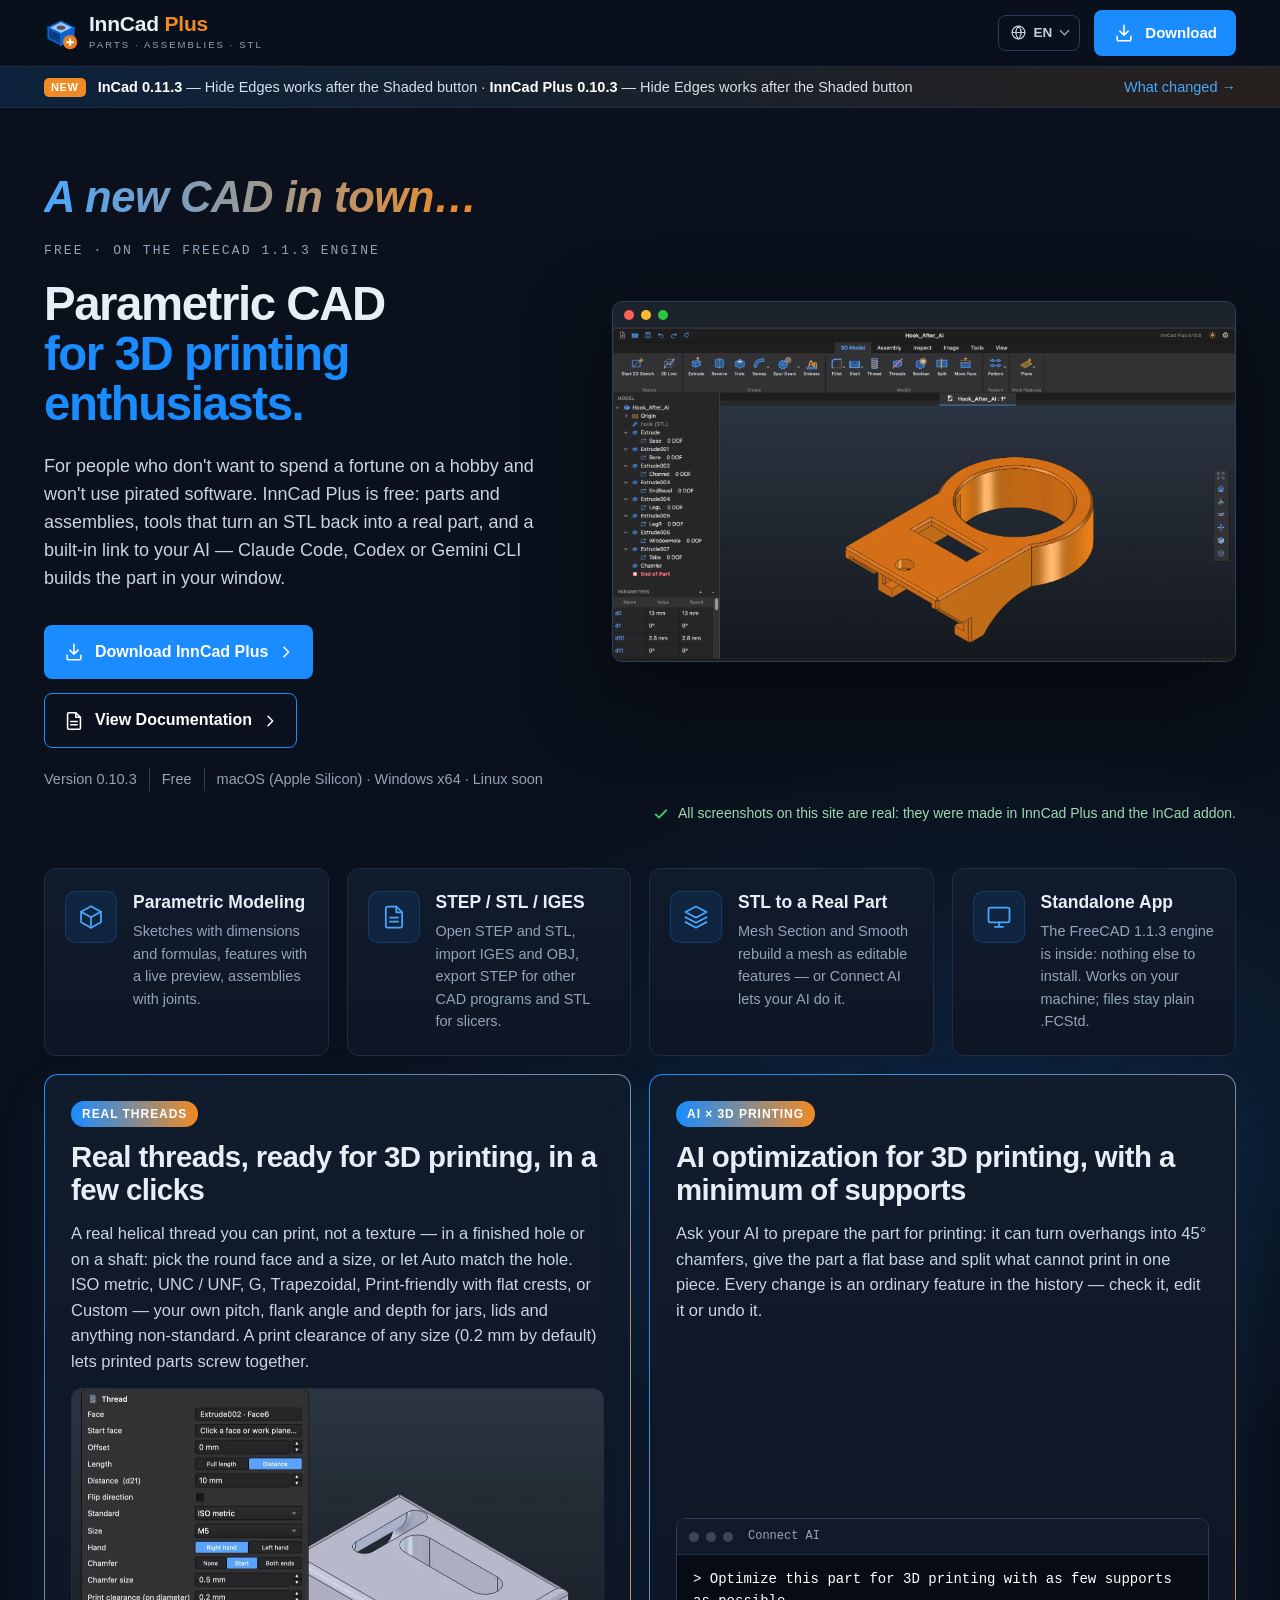
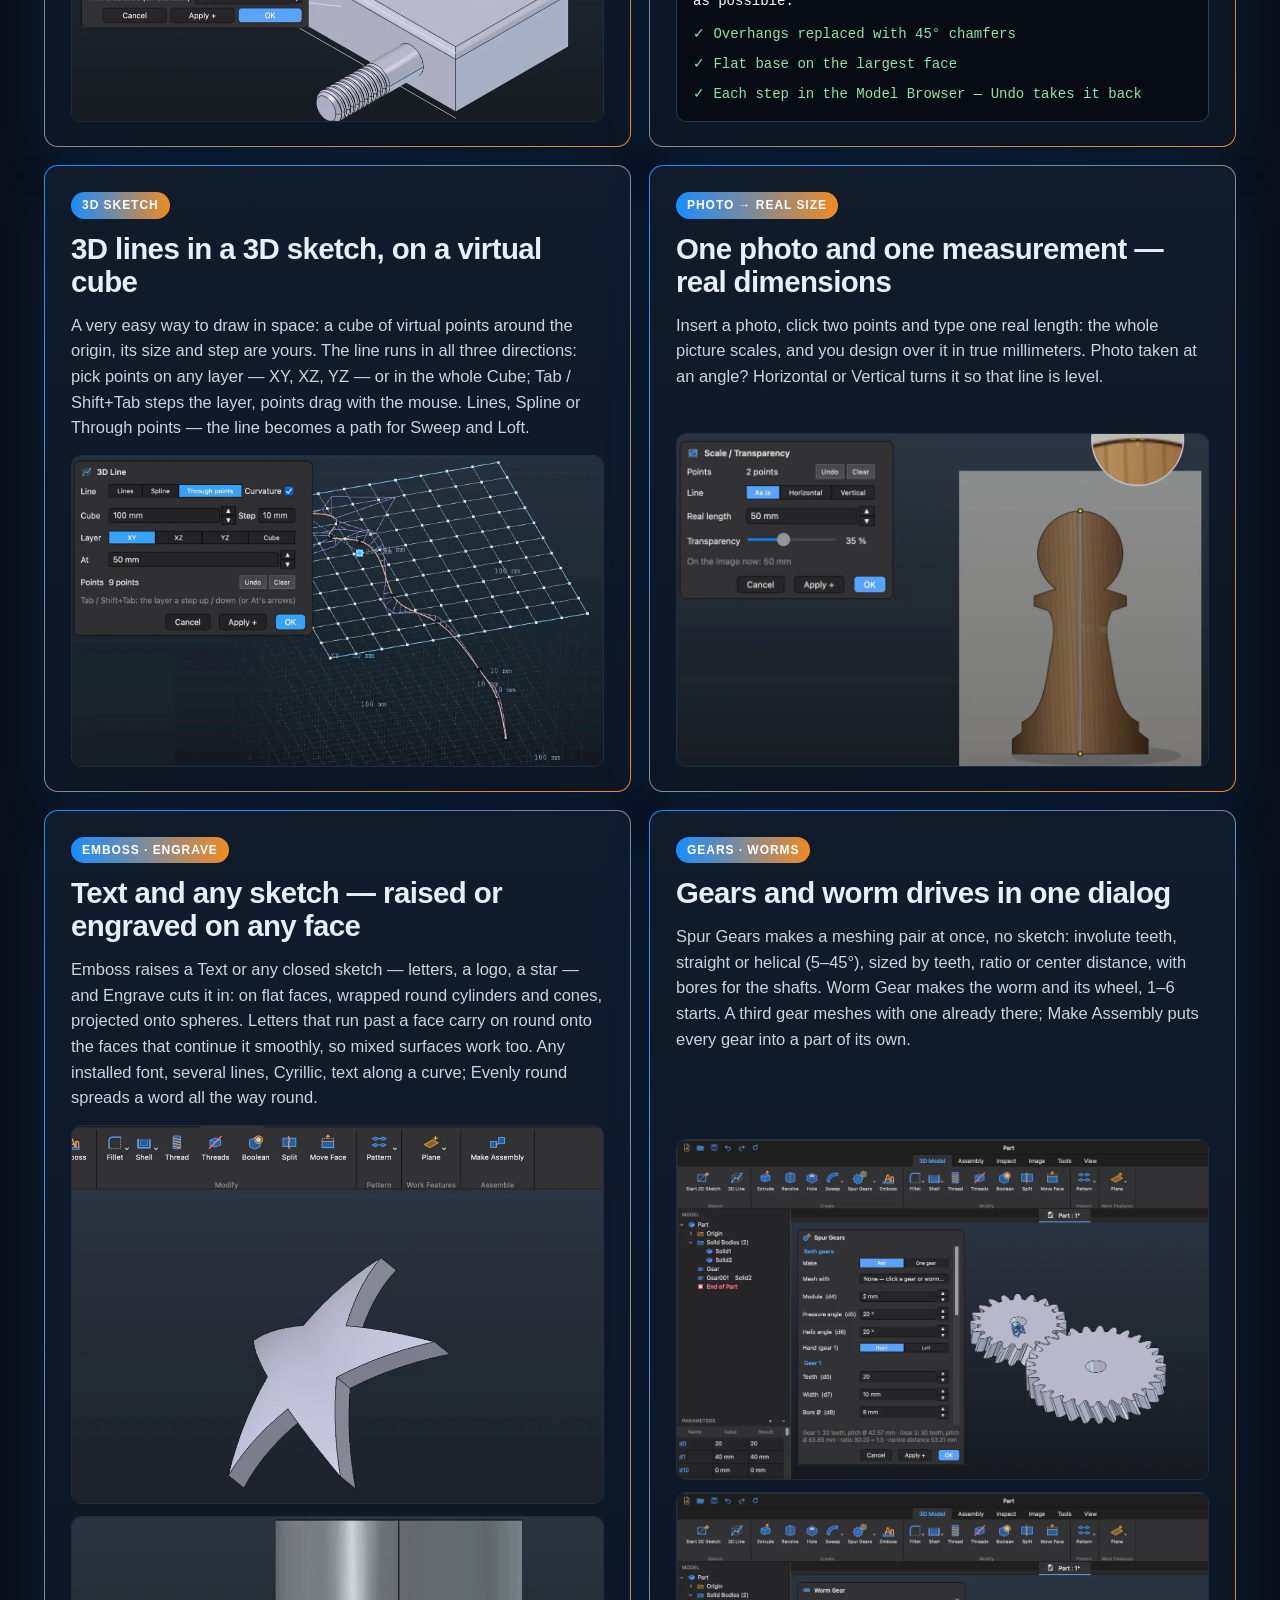
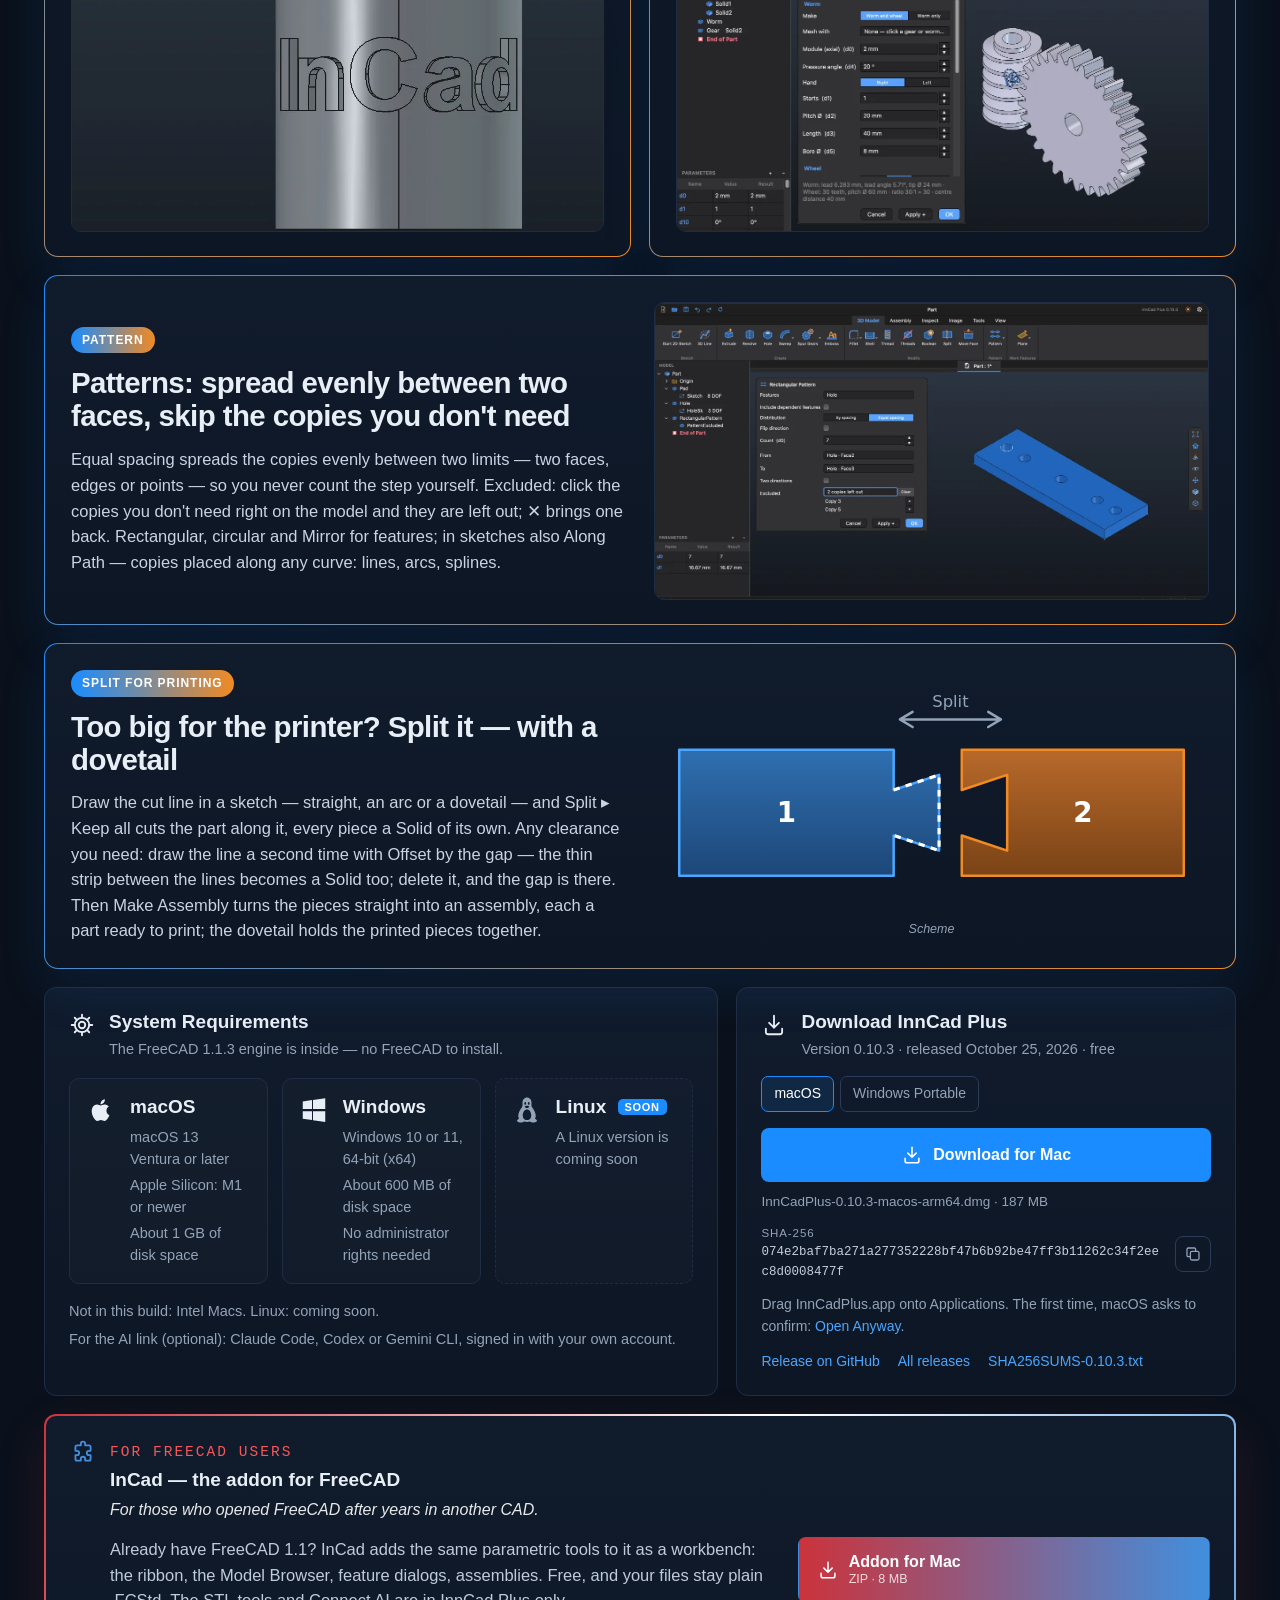
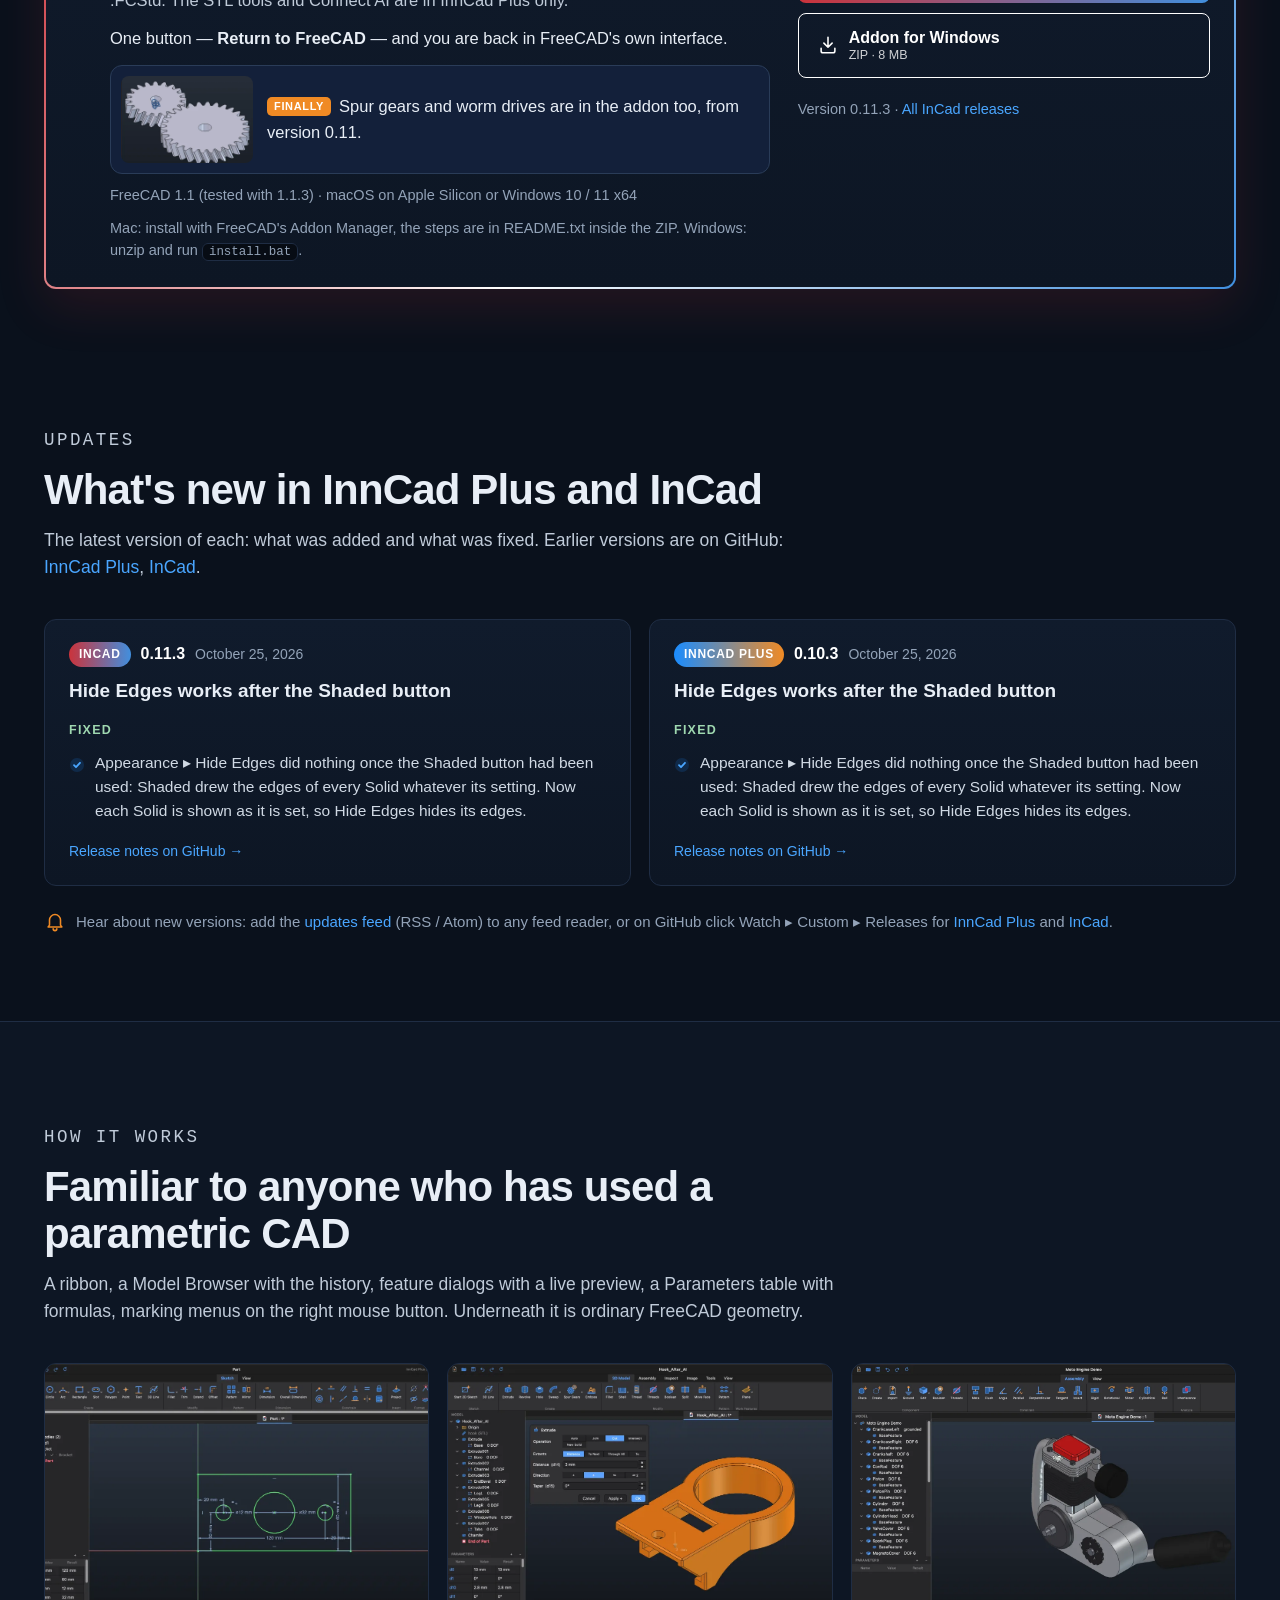
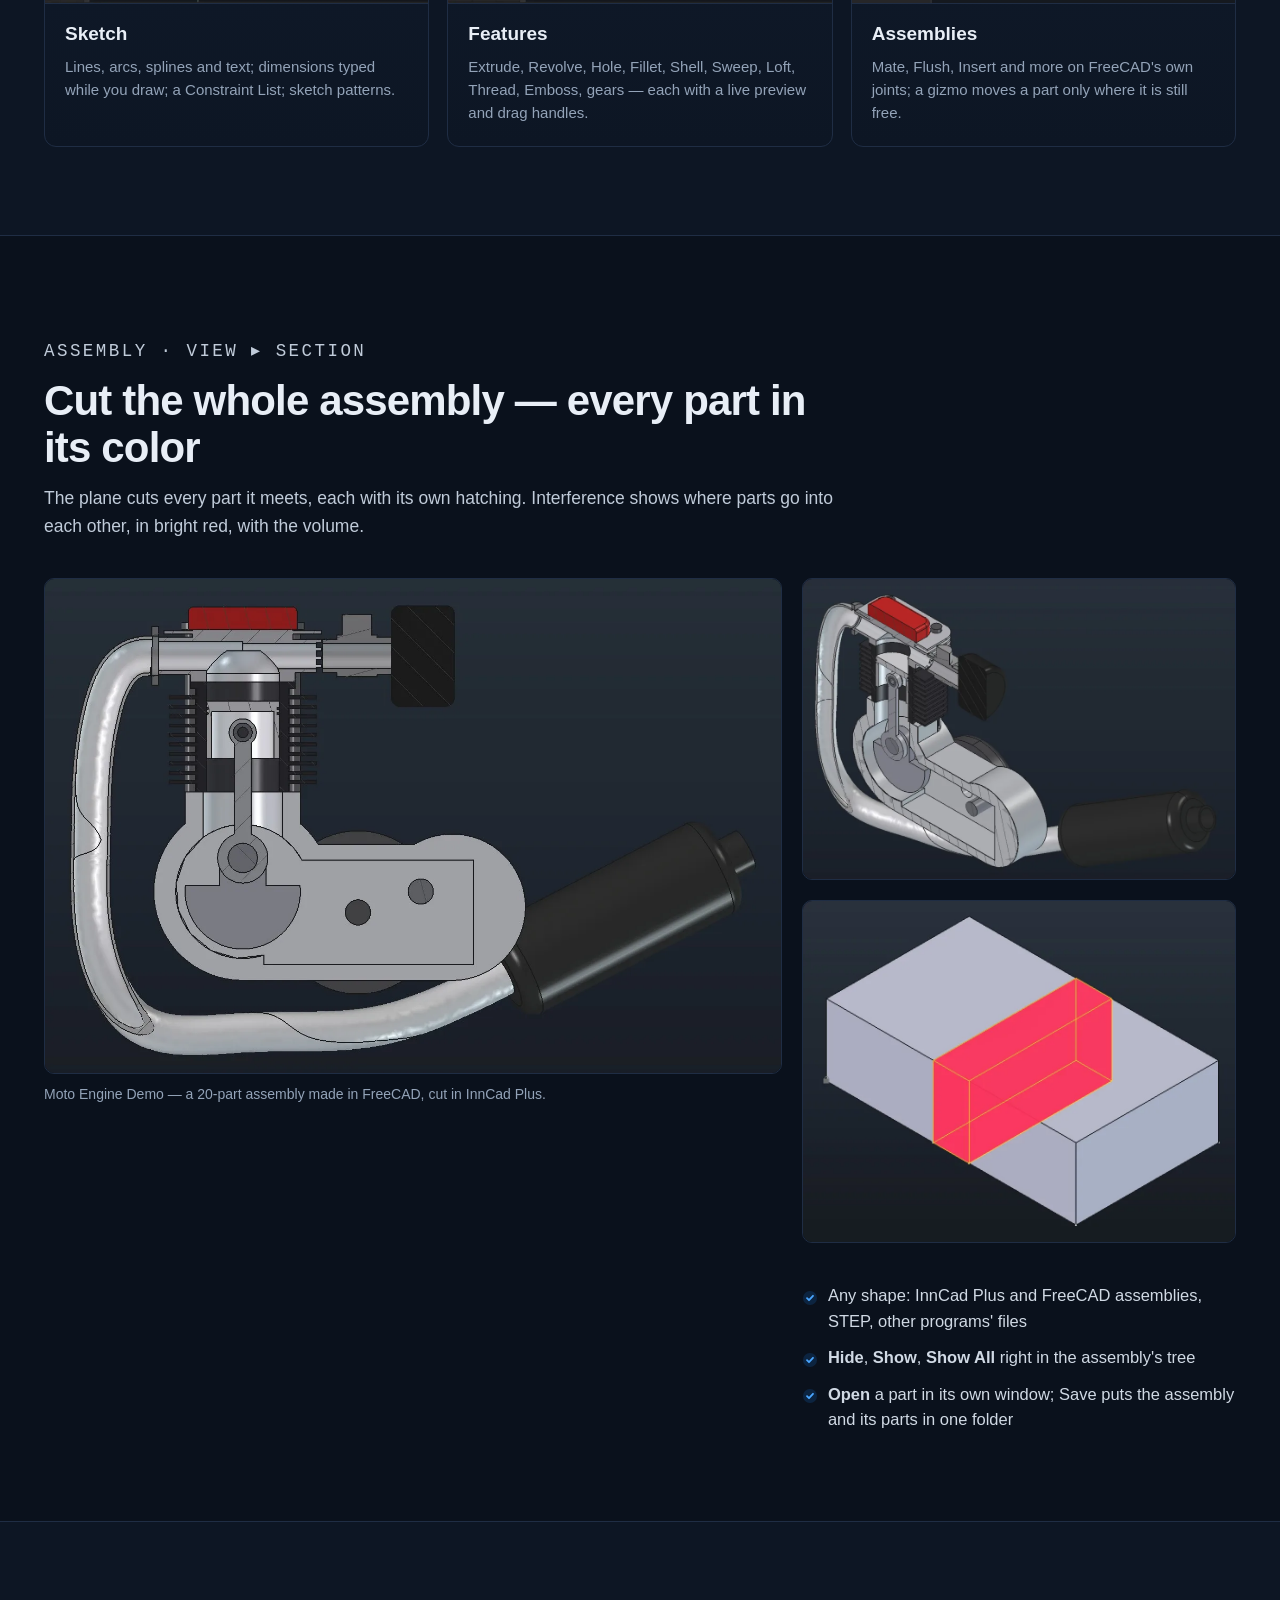
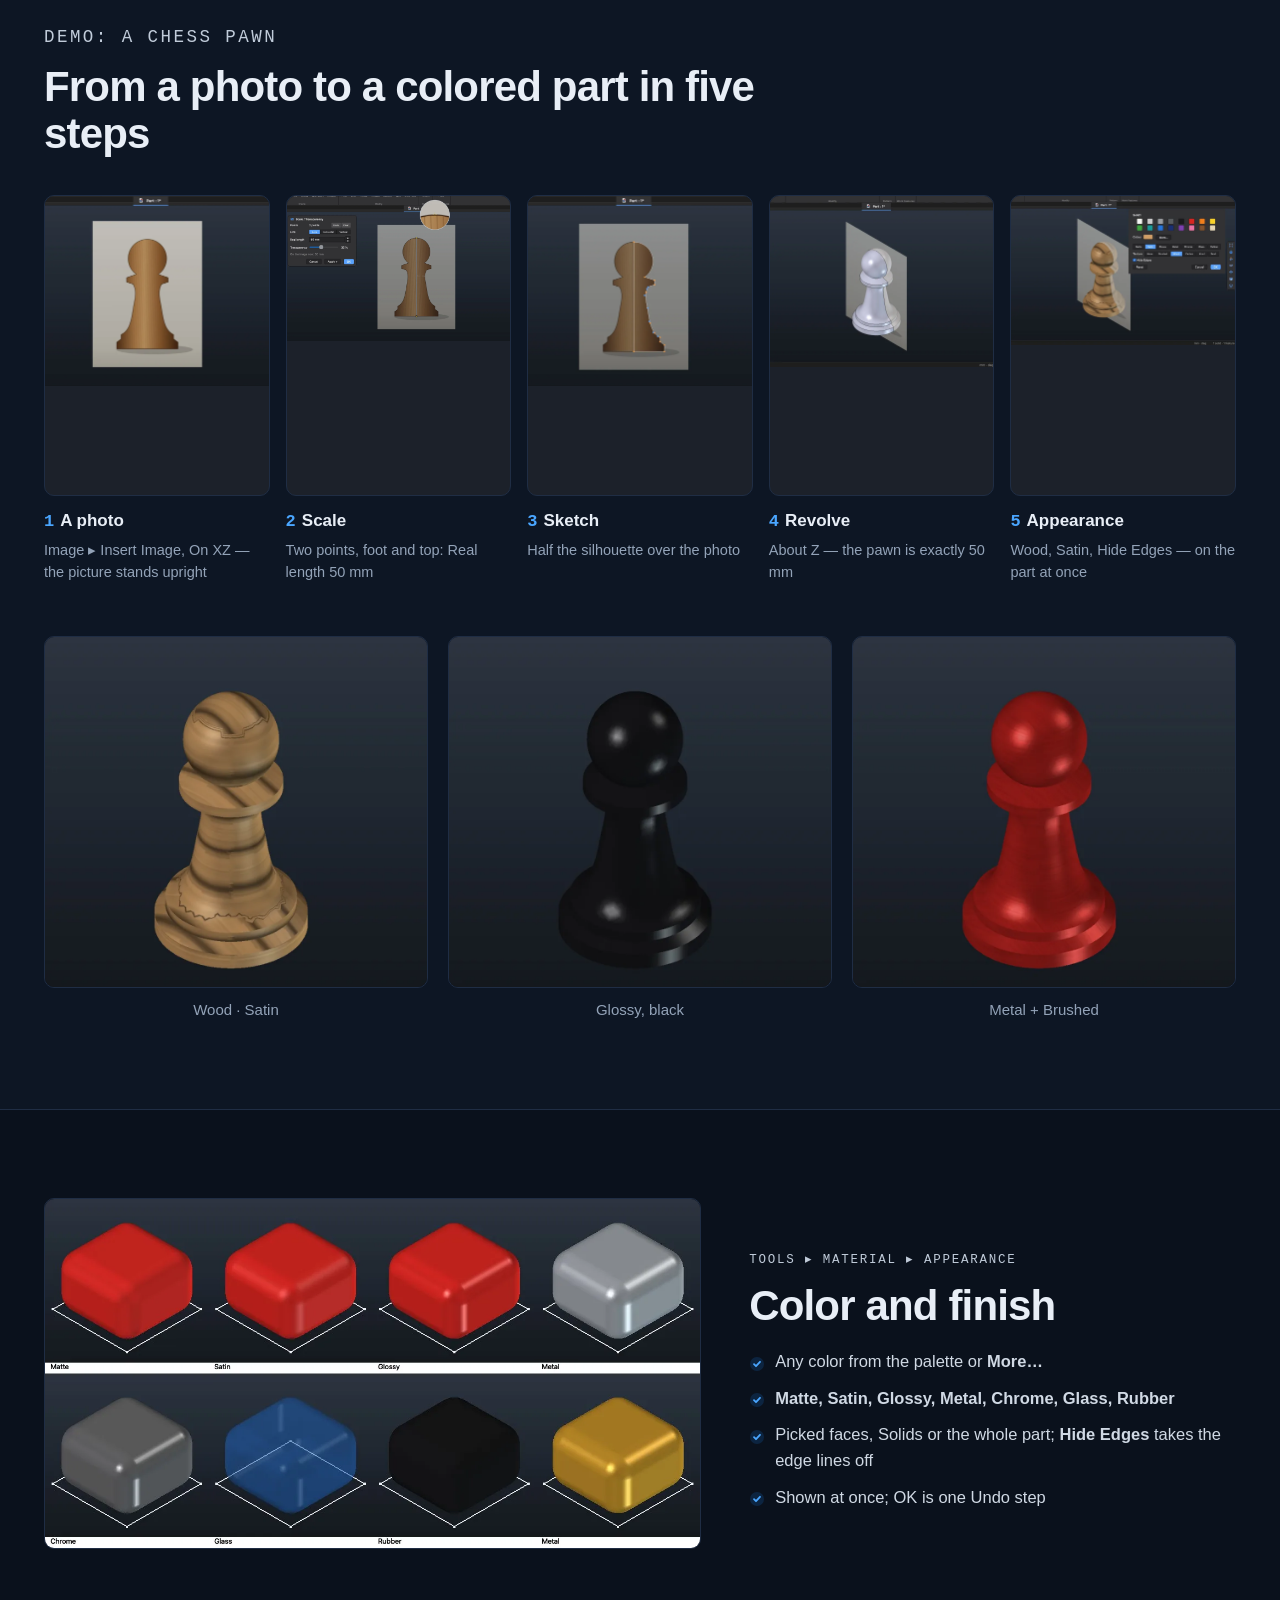
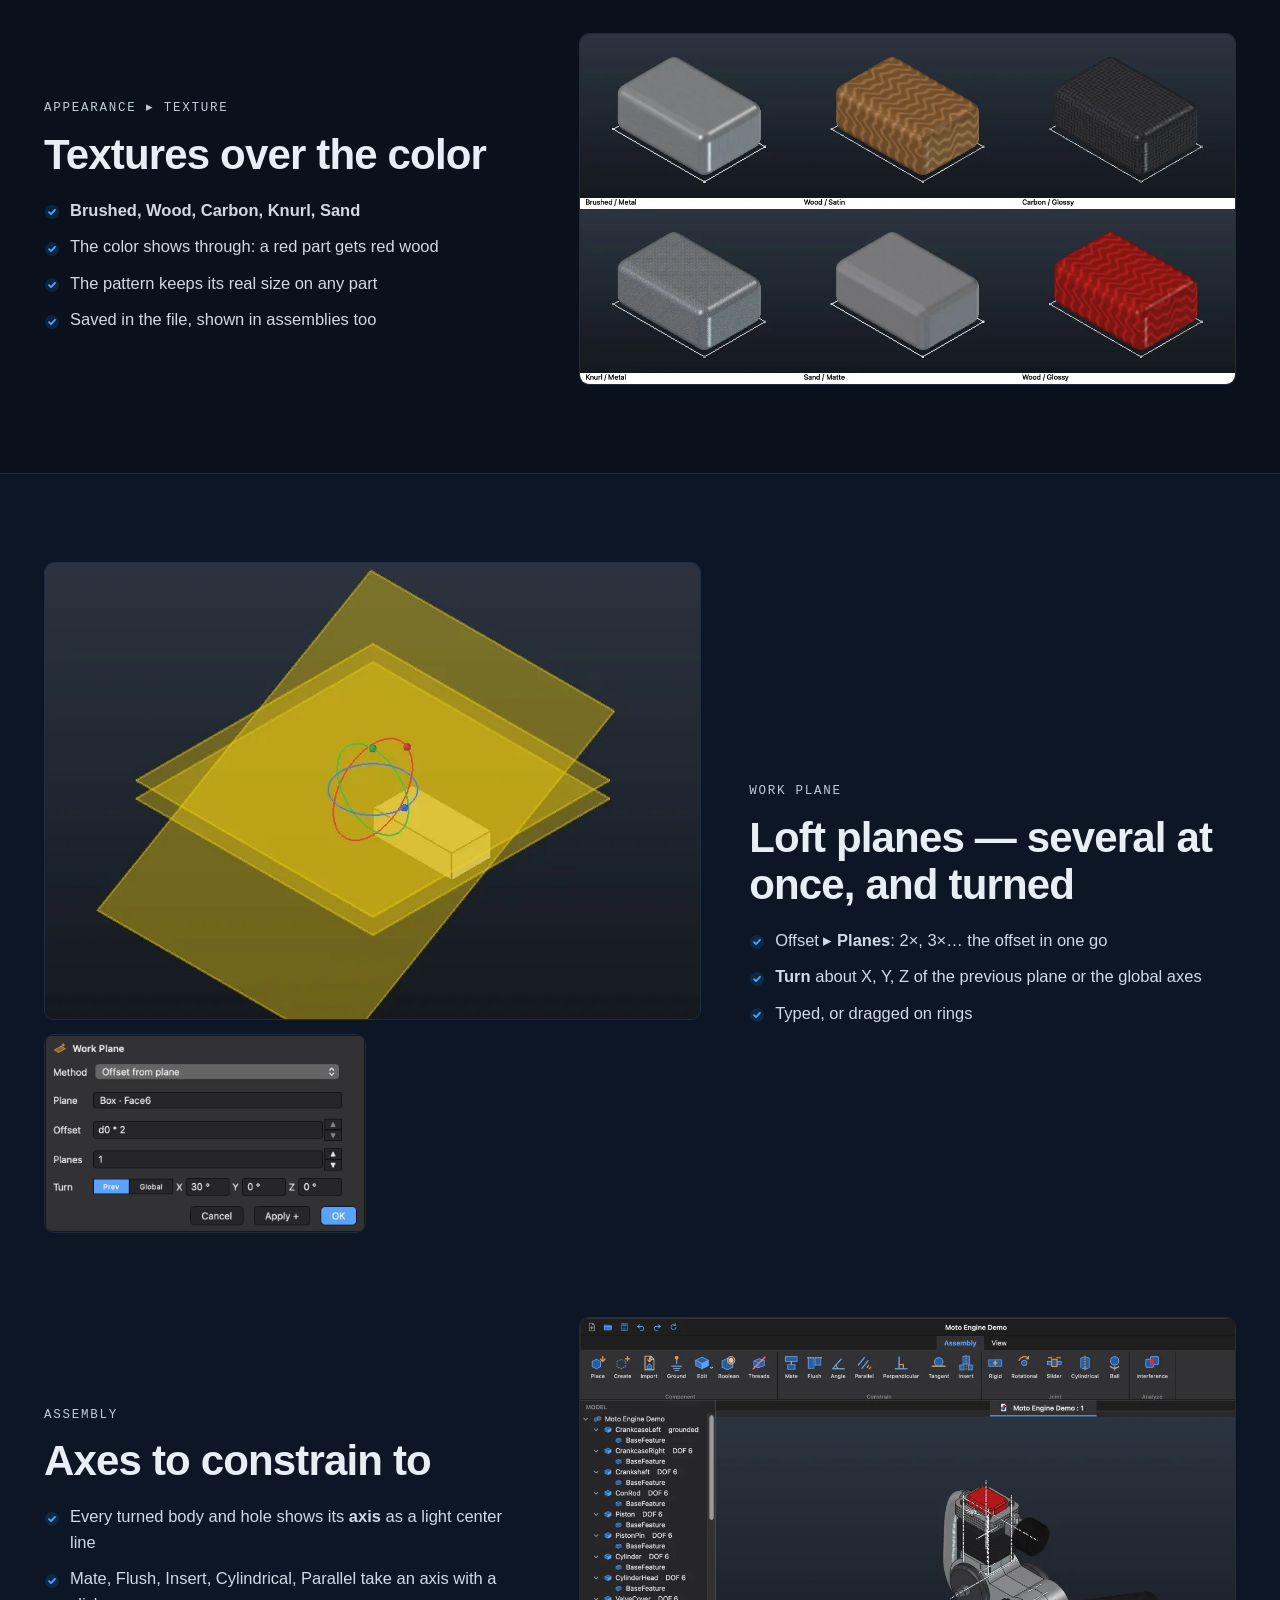
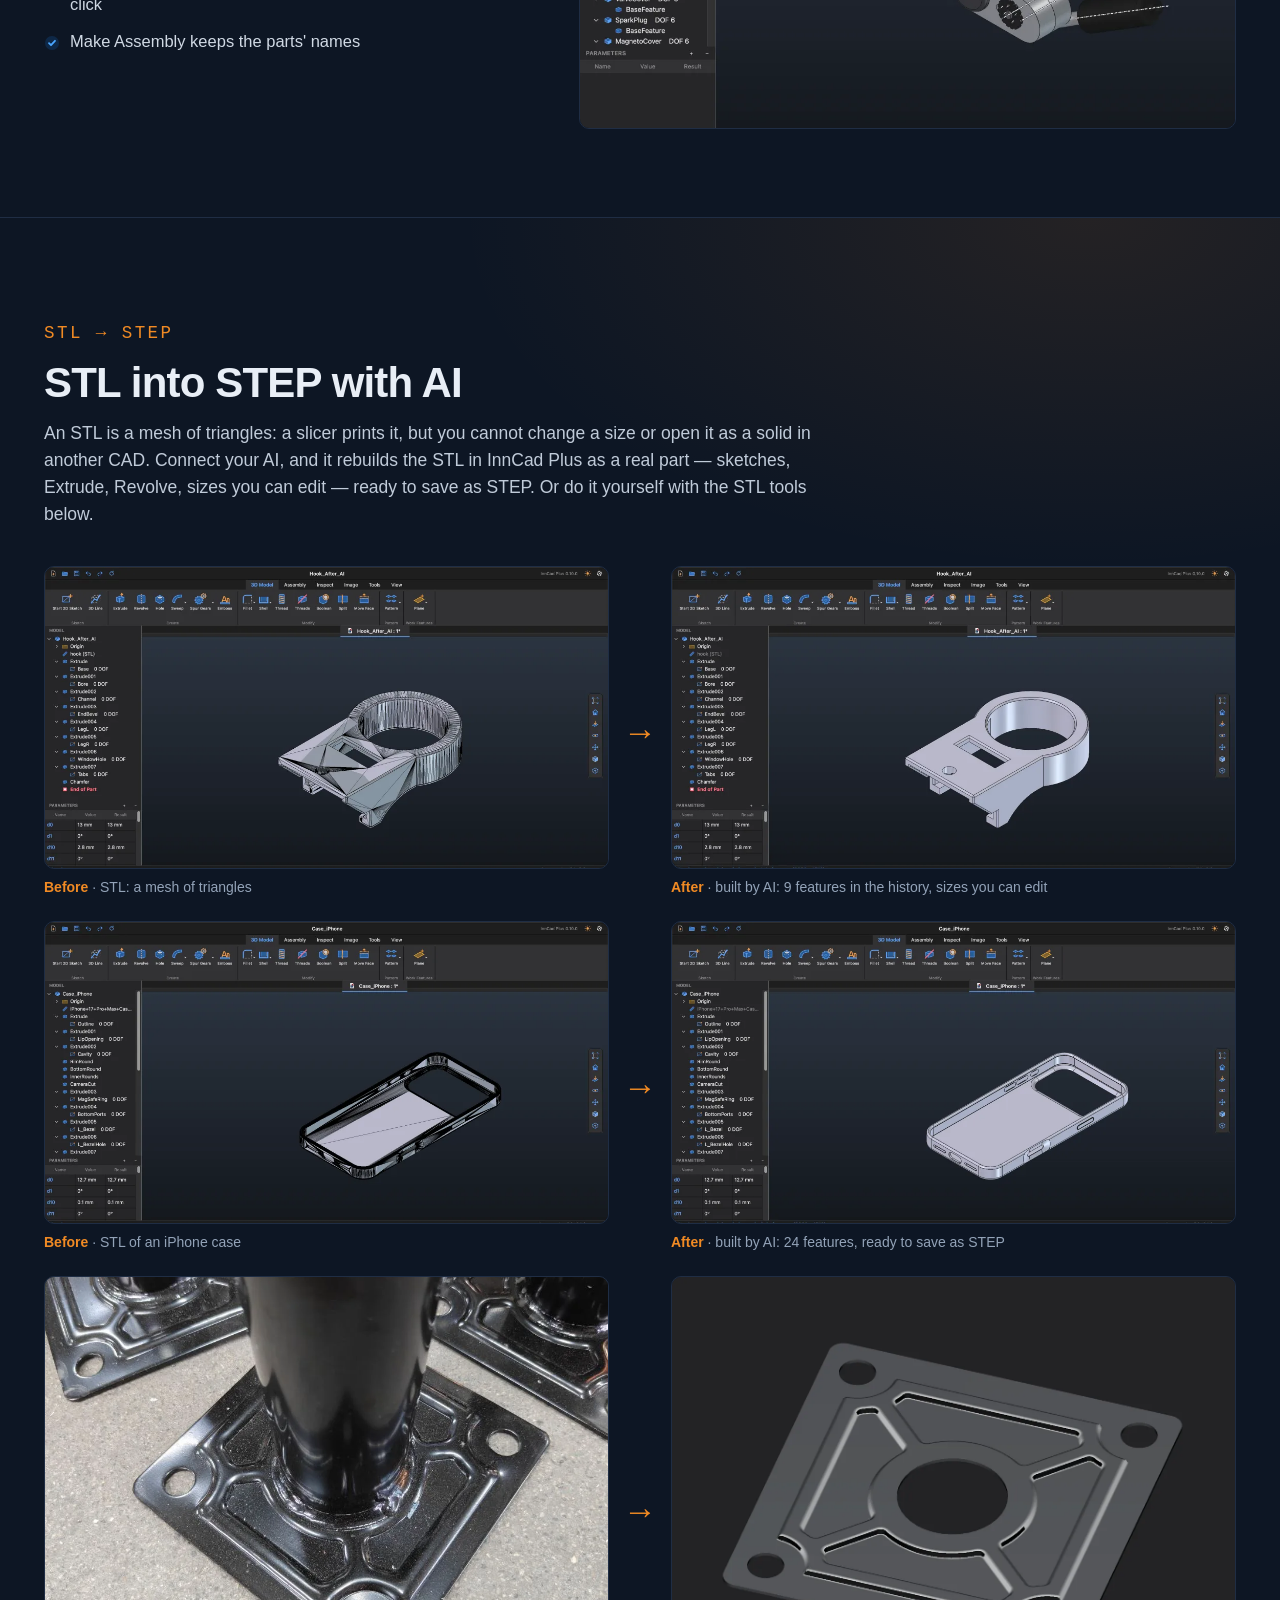
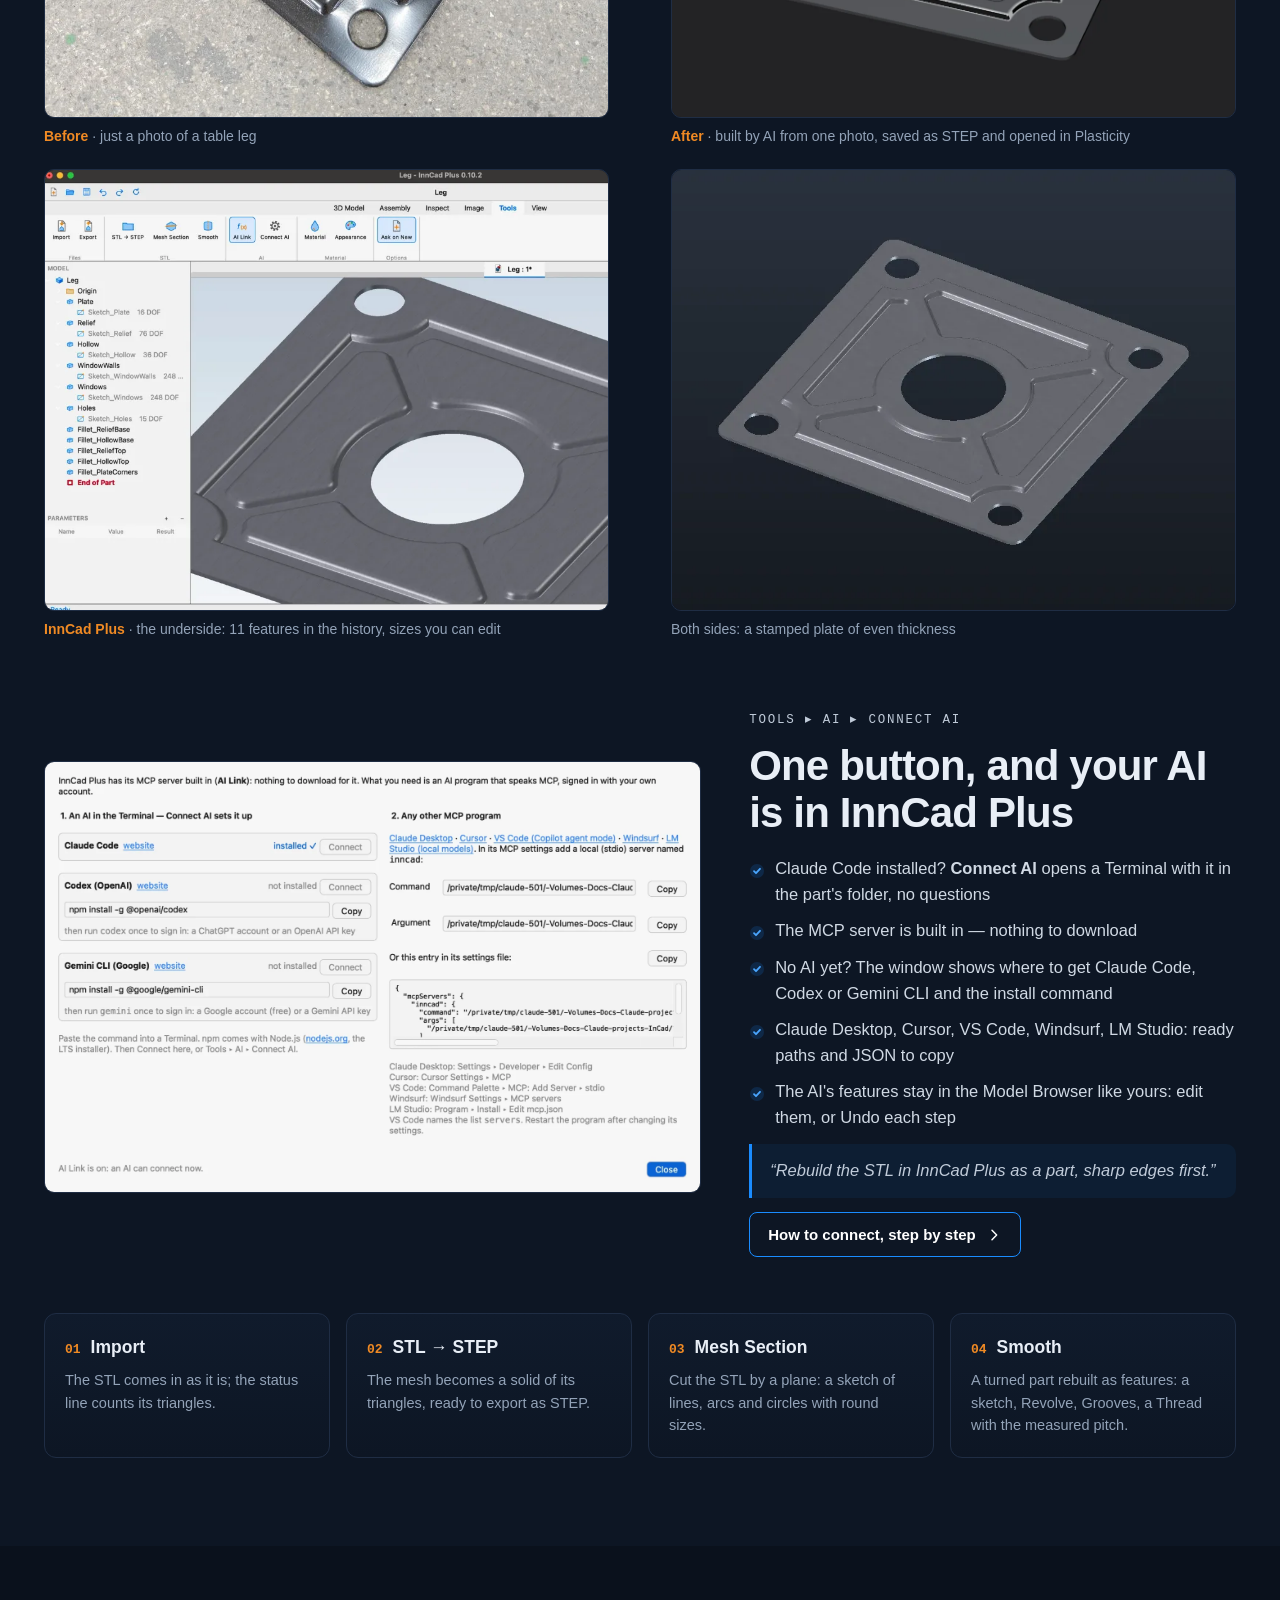
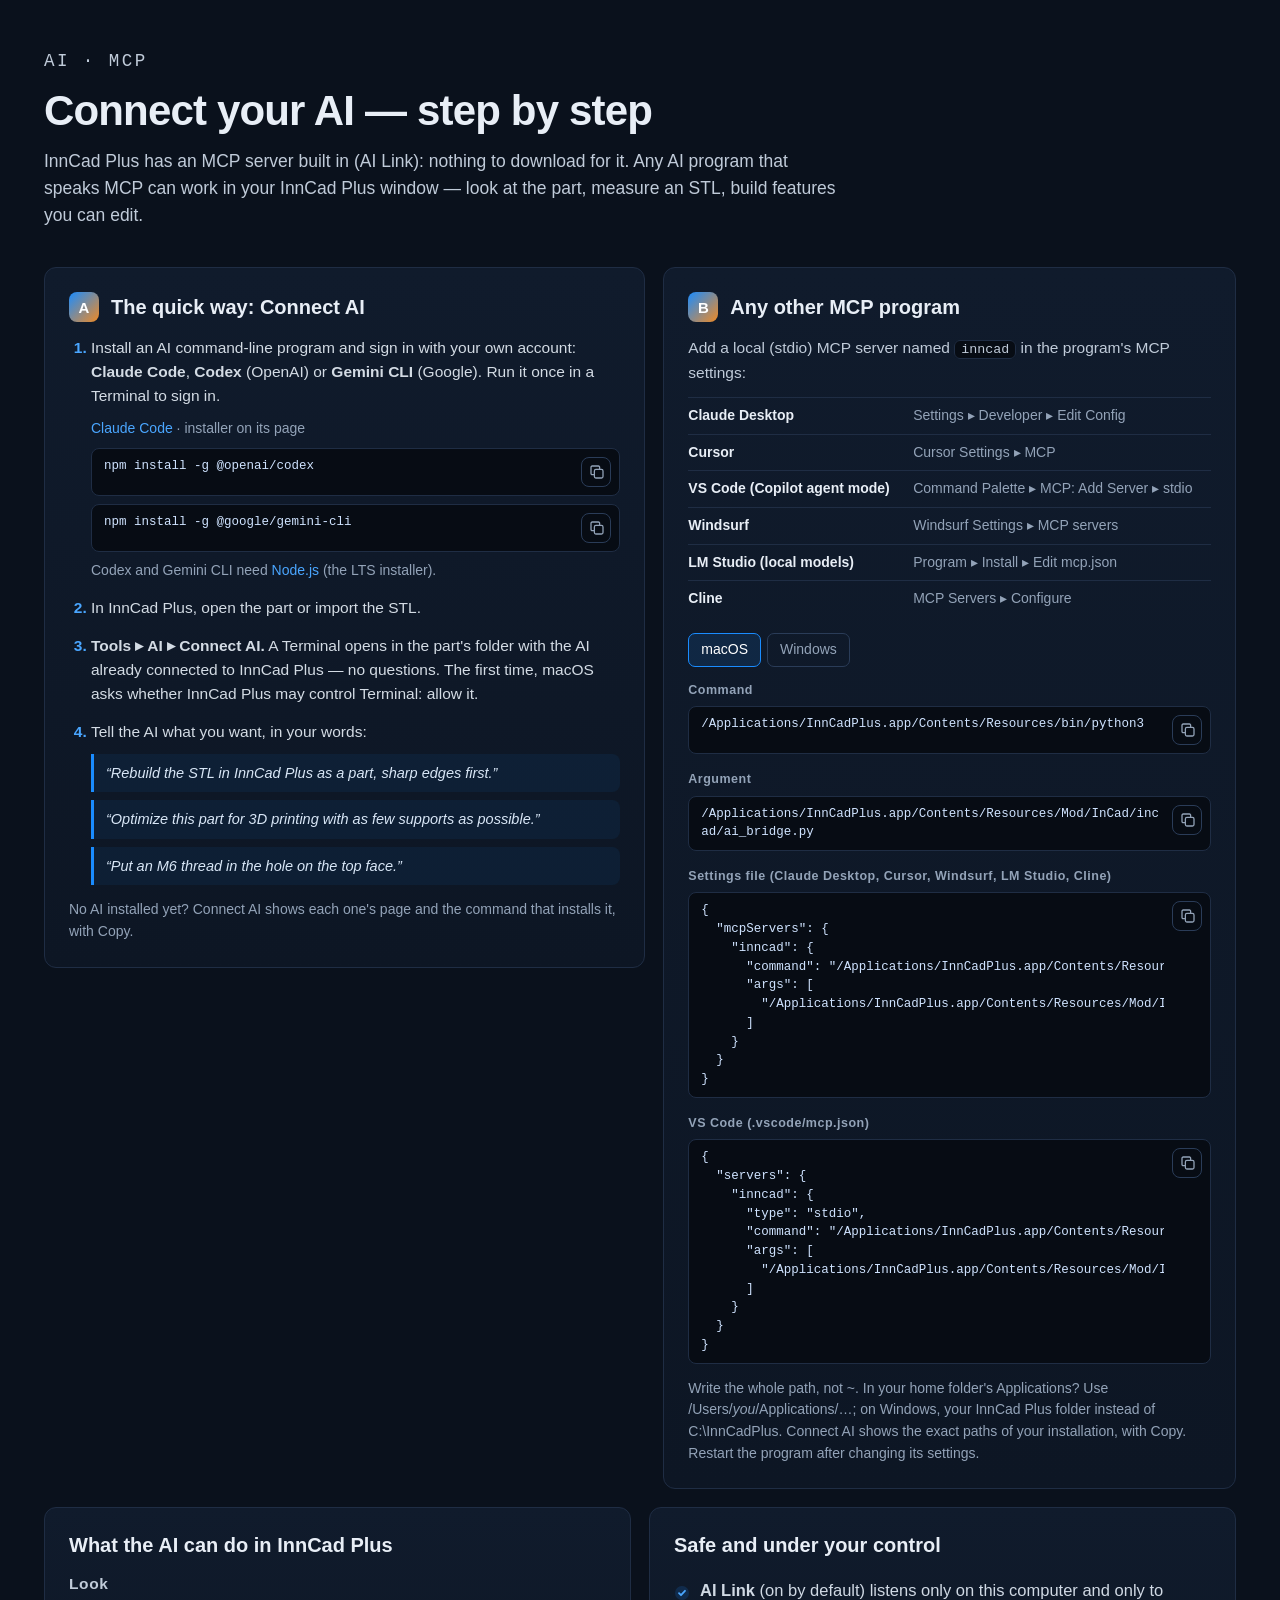
==== commit c9295186: "InnCad Plus 0.10.3 and InCad 0.11.3; a table leg plate built by AI from a photo" ====
--- a/index.html
+++ b/index.html
@@ -22,7 +22,7 @@
 <meta property="og:image" content="https://inncad.com/og.jpg">
 <meta name="twitter:card" content="summary_large_image">
 <link rel="icon" href="icon.svg" type="image/svg+xml">
-<link rel="stylesheet" href="style.css?v=fa428692">
+<link rel="stylesheet" href="style.css?v=124b07a3">
 <script>document.documentElement.classList.add("js")</script>
 </head>
 <body>
@@ -42,7 +42,7 @@
     <a class="btn primary small" href="#download"><svg class="i" viewBox="0 0 24 24" aria-hidden="true"><path d="M12 3.5v11m0 0-4.5-4.5m4.5 4.5 4.5-4.5M4.5 15.5v3a2 2 0 0 0 2 2h11a2 2 0 0 0 2-2v-3"/></svg><span>Download</span></a>
   </div>
 </div></header>
-<div class="newsbar"><div class="wrap"><a href="#updates"><span class="tag-new">New</span><span class="what"><b>InCad 0.11.2</b> — Holes and threads in several places at once · <b>InnCad Plus 0.10.2</b> — Holes and threads in several places at once</span><span class="go">What changed →</span></a></div></div>
+<div class="newsbar"><div class="wrap"><a href="#updates"><span class="tag-new">New</span><span class="what"><b>InCad 0.11.3</b> — Hide Edges works after the Shaded button · <b>InnCad Plus 0.10.3</b> — Hide Edges works after the Shaded button</span><span class="go">What changed →</span></a></div></div>
 
 <main id="top">
 <div class="hero"><div class="wrap">
@@ -56,7 +56,7 @@
         <a class="btn primary" href="#download"><svg class="i" viewBox="0 0 24 24" aria-hidden="true"><path d="M12 3.5v11m0 0-4.5-4.5m4.5 4.5 4.5-4.5M4.5 15.5v3a2 2 0 0 0 2 2h11a2 2 0 0 0 2-2v-3"/></svg>Download InnCad Plus<svg class="i chev" viewBox="0 0 24 24" aria-hidden="true"><path d="m9 5 7 7-7 7"/></svg></a>
         <a class="btn outline" href="#docs"><svg class="i" viewBox="0 0 24 24" aria-hidden="true"><path d="M14 3H6.5A1.5 1.5 0 0 0 5 4.5v15A1.5 1.5 0 0 0 6.5 21h11a1.5 1.5 0 0 0 1.5-1.5V8z"/><path d="M14 3v5h5M8.5 12.5h7M8.5 16h7"/></svg>View Documentation<svg class="i chev" viewBox="0 0 24 24" aria-hidden="true"><path d="m9 5 7 7-7 7"/></svg></a>
       </div>
-      <p class="meta"><span>Version 0.10.2</span><i></i><span>Free</span><i></i><span>macOS (Apple Silicon) · Windows x64 · Linux soon</span></p>
+      <p class="meta"><span>Version 0.10.3</span><i></i><span>Free</span><i></i><span>macOS (Apple Silicon) · Windows x64 · Linux soon</span></p>
     </div>
     <div class="window"><div class="bar"><i></i><i></i><i></i></div><div class=""><a class="zoom" href="img/hero.webp?v=947d2b0a"><img src="img/hero.webp?v=947d2b0a" alt="The InnCad Plus window: ribbon, Model Browser, Parameters and a part" width="1800" height="963" loading="lazy" decoding="async"></a></div></div>
   </div>
@@ -164,27 +164,27 @@
 
     <div class="box dlbox" id="download">
       <div class="boxhead"><svg class="i" viewBox="0 0 24 24" aria-hidden="true"><path d="M12 3.5v11m0 0-4.5-4.5m4.5 4.5 4.5-4.5M4.5 15.5v3a2 2 0 0 0 2 2h11a2 2 0 0 0 2-2v-3"/></svg><div><h3>Download InnCad Plus</h3>
-        <p>Version 0.10.2 · released October 24, 2026 · free</p></div></div>
+        <p>Version 0.10.3 · released October 25, 2026 · free</p></div></div>
       <div class="tabs" role="tablist">
         <button type="button" role="tab" data-pf="pf-mac">macOS</button>
         <button type="button" role="tab" data-pf="pf-zip">Windows Portable</button>
       </div>
       <div class="pf" id="pf-mac"><h4>macOS</h4>
-        <a class="btn primary" href="https://github.com/Igr11/InnCadPlus-releases/releases/download/v0.10.2/InnCadPlus-0.10.2-macos-arm64.dmg"><svg class="i" viewBox="0 0 24 24" aria-hidden="true"><path d="M12 3.5v11m0 0-4.5-4.5m4.5 4.5 4.5-4.5M4.5 15.5v3a2 2 0 0 0 2 2h11a2 2 0 0 0 2-2v-3"/></svg>Download for Mac</a>
-        <p class="file">InnCadPlus-0.10.2-macos-arm64.dmg · 187 MB</p>
-        <div class="sha"><div><small>SHA-256</small><code>f30eb9cf4e678db85a287a3fd48a92f4bdae1ae52815593357359e4ff2a1a34b</code></div>
-          <button class="copy" type="button" data-copy="f30eb9cf4e678db85a287a3fd48a92f4bdae1ae52815593357359e4ff2a1a34b" data-ok="Copied" aria-label="Copy SHA-256"><svg class="i" viewBox="0 0 24 24" aria-hidden="true"><rect x="8.5" y="8.5" width="11.5" height="11.5" rx="2"/><path d="M15.5 8.5V5.5A1.5 1.5 0 0 0 14 4H5.5A1.5 1.5 0 0 0 4 5.5V14a1.5 1.5 0 0 0 1.5 1.5h3"/></svg></button></div>
+        <a class="btn primary" href="https://github.com/Igr11/InnCadPlus-releases/releases/download/v0.10.3/InnCadPlus-0.10.3-macos-arm64.dmg"><svg class="i" viewBox="0 0 24 24" aria-hidden="true"><path d="M12 3.5v11m0 0-4.5-4.5m4.5 4.5 4.5-4.5M4.5 15.5v3a2 2 0 0 0 2 2h11a2 2 0 0 0 2-2v-3"/></svg>Download for Mac</a>
+        <p class="file">InnCadPlus-0.10.3-macos-arm64.dmg · 187 MB</p>
+        <div class="sha"><div><small>SHA-256</small><code>074e2baf7ba271a277352228bf47b6b92be47ff3b11262c34f2eec8d0008477f</code></div>
+          <button class="copy" type="button" data-copy="074e2baf7ba271a277352228bf47b6b92be47ff3b11262c34f2eec8d0008477f" data-ok="Copied" aria-label="Copy SHA-256"><svg class="i" viewBox="0 0 24 24" aria-hidden="true"><rect x="8.5" y="8.5" width="11.5" height="11.5" rx="2"/><path d="M15.5 8.5V5.5A1.5 1.5 0 0 0 14 4H5.5A1.5 1.5 0 0 0 4 5.5V14a1.5 1.5 0 0 0 1.5 1.5h3"/></svg></button></div>
         <p class="note">Drag InnCadPlus.app onto Applications. The first time, macOS asks to confirm: <a href="#faq-mac">Open Anyway</a>.</p></div>
       <div class="pf" id="pf-zip"><h4>Windows Portable</h4>
-        <a class="btn primary" href="https://github.com/Igr11/InnCadPlus-releases/releases/download/v0.10.2/InnCadPlus-0.10.2-windows-x64.zip"><svg class="i" viewBox="0 0 24 24" aria-hidden="true"><path d="M12 3.5v11m0 0-4.5-4.5m4.5 4.5 4.5-4.5M4.5 15.5v3a2 2 0 0 0 2 2h11a2 2 0 0 0 2-2v-3"/></svg>Download Windows Portable</a>
-        <p class="file">InnCadPlus-0.10.2-windows-x64.zip · 188 MB</p>
-        <div class="sha"><div><small>SHA-256</small><code>dabfec2cb6d659516291623bfb830132381d516fa1ce1568c78d252781b79ac8</code></div>
-          <button class="copy" type="button" data-copy="dabfec2cb6d659516291623bfb830132381d516fa1ce1568c78d252781b79ac8" data-ok="Copied" aria-label="Copy SHA-256"><svg class="i" viewBox="0 0 24 24" aria-hidden="true"><rect x="8.5" y="8.5" width="11.5" height="11.5" rx="2"/><path d="M15.5 8.5V5.5A1.5 1.5 0 0 0 14 4H5.5A1.5 1.5 0 0 0 4 5.5V14a1.5 1.5 0 0 0 1.5 1.5h3"/></svg></button></div>
+        <a class="btn primary" href="https://github.com/Igr11/InnCadPlus-releases/releases/download/v0.10.3/InnCadPlus-0.10.3-windows-x64.zip"><svg class="i" viewBox="0 0 24 24" aria-hidden="true"><path d="M12 3.5v11m0 0-4.5-4.5m4.5 4.5 4.5-4.5M4.5 15.5v3a2 2 0 0 0 2 2h11a2 2 0 0 0 2-2v-3"/></svg>Download Windows Portable</a>
+        <p class="file">InnCadPlus-0.10.3-windows-x64.zip · 188 MB</p>
+        <div class="sha"><div><small>SHA-256</small><code>f160d5c6c5fc1f1293723f7a4351be4a948dde303a606e09d6b2cf6a4618d14d</code></div>
+          <button class="copy" type="button" data-copy="f160d5c6c5fc1f1293723f7a4351be4a948dde303a606e09d6b2cf6a4618d14d" data-ok="Copied" aria-label="Copy SHA-256"><svg class="i" viewBox="0 0 24 24" aria-hidden="true"><rect x="8.5" y="8.5" width="11.5" height="11.5" rx="2"/><path d="M15.5 8.5V5.5A1.5 1.5 0 0 0 14 4H5.5A1.5 1.5 0 0 0 4 5.5V14a1.5 1.5 0 0 0 1.5 1.5h3"/></svg></button></div>
         <p class="note"><b>No installation needed. Unzip and use.</b> Use a short path with Latin letters only, then run <code>InnCadPlus.exe</code>.</p></div>
       <div class="links">
-        <a href="https://github.com/Igr11/InnCadPlus-releases/releases/tag/v0.10.2">Release on GitHub</a>
+        <a href="https://github.com/Igr11/InnCadPlus-releases/releases/tag/v0.10.3">Release on GitHub</a>
         <a href="https://github.com/Igr11/InnCadPlus-releases/releases">All releases</a>
-        <a href="https://github.com/Igr11/InnCadPlus-releases/releases/download/v0.10.2/SHA256SUMS-0.10.2.txt">SHA256SUMS-0.10.2.txt</a>
+        <a href="https://github.com/Igr11/InnCadPlus-releases/releases/download/v0.10.3/SHA256SUMS-0.10.3.txt">SHA256SUMS-0.10.3.txt</a>
       </div>
     </div>
   </div>
@@ -202,9 +202,9 @@
         <p class="note">Mac: install with FreeCAD's Addon Manager, the steps are in README.txt inside the ZIP. Windows: unzip and run <code>install.bat</code>.</p>
       </div>
       <div class="addon-dl">
-        <a class="btn primary" href="https://github.com/Igr11/InCad/releases/download/v0.11.2/InCad-0.11.2-2026-10-24-ebd886c-macOS-arm64.zip"><svg class="i" viewBox="0 0 24 24" aria-hidden="true"><path d="M12 3.5v11m0 0-4.5-4.5m4.5 4.5 4.5-4.5M4.5 15.5v3a2 2 0 0 0 2 2h11a2 2 0 0 0 2-2v-3"/></svg><span>Addon for Mac<small>ZIP · 8 MB</small></span></a>
-        <a class="btn outline" href="https://github.com/Igr11/InCad/releases/download/v0.11.2/InCad-0.11.2-2026-10-24-ebd886c-Windows-x64.zip"><svg class="i" viewBox="0 0 24 24" aria-hidden="true"><path d="M12 3.5v11m0 0-4.5-4.5m4.5 4.5 4.5-4.5M4.5 15.5v3a2 2 0 0 0 2 2h11a2 2 0 0 0 2-2v-3"/></svg><span>Addon for Windows<small>ZIP · 8 MB</small></span></a>
-        <p class="note">Version 0.11.2 · <a href="https://github.com/Igr11/InCad/releases">All InCad releases</a></p>
+        <a class="btn primary" href="https://github.com/Igr11/InCad/releases/download/v0.11.3/InCad-0.11.3-2026-10-25-ac9c1b2-macOS-arm64.zip"><svg class="i" viewBox="0 0 24 24" aria-hidden="true"><path d="M12 3.5v11m0 0-4.5-4.5m4.5 4.5 4.5-4.5M4.5 15.5v3a2 2 0 0 0 2 2h11a2 2 0 0 0 2-2v-3"/></svg><span>Addon for Mac<small>ZIP · 8 MB</small></span></a>
+        <a class="btn outline" href="https://github.com/Igr11/InCad/releases/download/v0.11.3/InCad-0.11.3-2026-10-25-ac9c1b2-Windows-x64.zip"><svg class="i" viewBox="0 0 24 24" aria-hidden="true"><path d="M12 3.5v11m0 0-4.5-4.5m4.5 4.5 4.5-4.5M4.5 15.5v3a2 2 0 0 0 2 2h11a2 2 0 0 0 2-2v-3"/></svg><span>Addon for Windows<small>ZIP · 8 MB</small></span></a>
+        <p class="note">Version 0.11.3 · <a href="https://github.com/Igr11/InCad/releases">All InCad releases</a></p>
       </div>
     </div>
   </div>
@@ -216,13 +216,13 @@
     <h2>What's new in InnCad Plus and InCad</h2>
     <p>The latest version of each: what was added and what was fixed. Earlier versions are on GitHub: <a href="https://github.com/Igr11/InnCadPlus-releases/releases">InnCad Plus</a>, <a href="https://github.com/Igr11/InCad/releases">InCad</a>.</p>
   </div>
-  <div class="upd-grid"><article class="box upd" id="update-incad-0.11.2">
-      <p class="upd-head"><span class="prod incad">InCad</span><b>0.11.2</b><time datetime="2026-10-24">October 24, 2026</time></p>
-      <h3>Holes and threads in several places at once</h3><h4 class="added">Added</h4><ul class="ticks"><li>Hole ▸ Concentric: click several round edges or round faces at once (Round) — a hole at the centre of each; the Face is optional.</li><li>Thread on several faces at once (holes or shafts): a thread on each with the same settings; afterwards each is a thread of its own.</li><li>Apply + opens the next dialog with the same settings (only the picks start empty), in every tool.</li></ul><h4 class="fixed">Fixed</h4><ul class="ticks"><li>Deleting a feature that others are built on (a Chamfer on a Fillet&#x27;s edges) hung, then did nothing: InCad now asks to delete those too, as one undo step; No leaves the part as it was.</li><li>Thread in a second hole: the click on it (shown as the first thread&#x27;s preview) was dropped.</li></ul>
-      <a class="more" href="https://github.com/Igr11/InCad/releases/tag/v0.11.2">Release notes on GitHub →</a></article><article class="box upd" id="update-plus-0.10.2">
-      <p class="upd-head"><span class="prod plus">InnCad Plus</span><b>0.10.2</b><time datetime="2026-10-24">October 24, 2026</time></p>
-      <h3>Holes and threads in several places at once</h3><h4 class="added">Added</h4><ul class="ticks"><li>Hole ▸ Concentric: click several round edges or round faces at once (Round) — a hole at the centre of each; the Face is optional.</li><li>Thread on several faces at once (holes or shafts): a thread on each with the same settings; afterwards each is a thread of its own.</li><li>Apply + opens the next dialog with the same settings (only the picks start empty), in every tool.</li></ul><h4 class="fixed">Fixed</h4><ul class="ticks"><li>Deleting a feature that others are built on (a Chamfer on a Fillet&#x27;s edges) hung, then did nothing: InnCad now asks to delete those too, as one undo step; No leaves the part as it was.</li><li>Thread in a second hole: the click on it (shown as the first thread&#x27;s preview) was dropped.</li></ul>
-      <a class="more" href="https://github.com/Igr11/InnCadPlus-releases/releases/tag/v0.10.2">Release notes on GitHub →</a></article></div>
+  <div class="upd-grid"><article class="box upd" id="update-incad-0.11.3">
+      <p class="upd-head"><span class="prod incad">InCad</span><b>0.11.3</b><time datetime="2026-10-25">October 25, 2026</time></p>
+      <h3>Hide Edges works after the Shaded button</h3><h4 class="fixed">Fixed</h4><ul class="ticks"><li>Appearance ▸ Hide Edges did nothing once the Shaded button had been used: Shaded drew the edges of every Solid whatever its setting. Now each Solid is shown as it is set, so Hide Edges hides its edges.</li></ul>
+      <a class="more" href="https://github.com/Igr11/InCad/releases/tag/v0.11.3">Release notes on GitHub →</a></article><article class="box upd" id="update-plus-0.10.3">
+      <p class="upd-head"><span class="prod plus">InnCad Plus</span><b>0.10.3</b><time datetime="2026-10-25">October 25, 2026</time></p>
+      <h3>Hide Edges works after the Shaded button</h3><h4 class="fixed">Fixed</h4><ul class="ticks"><li>Appearance ▸ Hide Edges did nothing once the Shaded button had been used: Shaded drew the edges of every Solid whatever its setting. Now each Solid is shown as it is set, so Hide Edges hides its edges.</li></ul>
+      <a class="more" href="https://github.com/Igr11/InnCadPlus-releases/releases/tag/v0.10.3">Release notes on GitHub →</a></article></div>
   <p class="follow"><svg class="i" viewBox="0 0 24 24" aria-hidden="true"><path d="M6 16.5V11a6 6 0 0 1 12 0v5.5l1.5 2h-15z"/><path d="M10 20.5a2 2 0 0 0 4 0"/></svg><span>Hear about new versions: add the <a href="updates.xml">updates feed</a> (RSS / Atom) to any feed reader, or on GitHub click Watch ▸ Custom ▸ Releases for <a href="https://github.com/Igr11/InnCadPlus-releases">InnCad Plus</a> and <a href="https://github.com/Igr11/InCad">InCad</a>.</span></p>
 </div></section>
 
@@ -333,6 +333,16 @@
       <figure><div class="shot"><a class="zoom" href="img/ai_case_before.webp?v=5e5b4acb"><img src="img/ai_case_before.webp?v=5e5b4acb" alt="Before: an iPhone case as STL" width="1100" height="588" loading="lazy" decoding="async"></a></div><figcaption><b>Before</b> · STL of an iPhone case</figcaption></figure>
       <span class="ba-arrow">→</span>
       <figure><div class="shot"><a class="zoom" href="img/ai_case_after.webp?v=18028a93"><img src="img/ai_case_after.webp?v=18028a93" alt="After: the iPhone case rebuilt by AI" width="1100" height="588" loading="lazy" decoding="async"></a></div><figcaption><b>After</b> · built by AI: 24 features, ready to save as STEP</figcaption></figure>
+    </div>
+    <div class="ba-row photo">
+      <figure><div class="shot"><a class="zoom" href="img/leg_photo.webp?v=216d4eae"><img src="img/leg_photo.webp?v=216d4eae" alt="Before: a photo of a table leg&#x27;s stamped base plate" width="960" height="1280" loading="lazy" decoding="async"></a></div><figcaption><b>Before</b> · just a photo of a table leg</figcaption></figure>
+      <span class="ba-arrow">→</span>
+      <figure><div class="shot"><a class="zoom" href="img/leg_render.webp?v=f7cf866a"><img src="img/leg_render.webp?v=f7cf866a" alt="After: the base plate built by AI from the photo, its STEP in Plasticity" width="1200" height="939" loading="lazy" decoding="async"></a></div><figcaption><b>After</b> · built by AI from one photo, saved as STEP and opened in Plasticity</figcaption></figure>
+    </div>
+    <div class="ba-row photo">
+      <figure><div class="shot"><a class="zoom" href="img/leg_inncad.webp?v=ca96ce49"><img src="img/leg_inncad.webp?v=ca96ce49" alt="The base plate in InnCad Plus from below, its features in the Model Browser" width="1200" height="698" loading="lazy" decoding="async"></a></div><figcaption><b>InnCad Plus</b> · the underside: 11 features in the history, sizes you can edit</figcaption></figure>
+      <span class="ba-arrow ba-gap" aria-hidden="true">→</span>
+      <figure><div class="shot"><video src="img/leg_spin.mp4?v=c3bf0153" poster="img/leg_spin.webp?v=0fd8848d" width="960" height="600" autoplay muted loop playsinline preload="metadata" aria-label="The base plate built by AI from the photo, turning over"></video></div><figcaption>Both sides: a stamped plate of even thickness</figcaption></figure>
     </div>
   </div>
 
@@ -536,10 +546,10 @@
         <div class="guide"><div class="shot"><a class="zoom" href="img/g_quick.webp?v=29779fe4"><img src="img/g_quick.webp?v=29779fe4" alt="Quick Start" width="480" height="270" loading="lazy" decoding="async"></a></div><div><h3><svg class="i" viewBox="0 0 24 24" aria-hidden="true"><path d="M3 5.5c3-1.3 6-1.3 9 .5 3-1.8 6-1.8 9-.5v13c-3-1.3-6-1.3-9 .5-3-1.8-6-1.8-9-.5z"/><path d="M12 6v13"/></svg>Quick Start</h3><p>Install, the window, the mouse and your first part — two pages.</p>
         <div class="links"><a href="files/InnCadPlus-quickstart_en.pdf">English <small>PDF · 167 KB</small></a><a href="files/InnCadPlus-quickstart_ru.pdf">Русский <small>PDF · 189 KB</small></a><a href="files/InnCadPlus-quickstart_de.pdf">Deutsch <small>PDF · 170 KB</small></a><a href="files/InnCadPlus-quickstart_zh.pdf">中文 <small>PDF · 306 KB</small></a><a href="files/InnCadPlus-quickstart_hi.pdf">हिन्दी <small>PDF · 210 KB</small></a></div></div></div>
         <div class="guide"><div class="shot"><a class="zoom" href="img/g_manual.webp?v=07d80746"><img src="img/g_manual.webp?v=07d80746" alt="User Manual (Mac)" width="480" height="270" loading="lazy" decoding="async"></a></div><div><h3><svg class="i" viewBox="0 0 24 24" aria-hidden="true"><path d="M14 3H6.5A1.5 1.5 0 0 0 5 4.5v15A1.5 1.5 0 0 0 6.5 21h11a1.5 1.5 0 0 0 1.5-1.5V8z"/><path d="M14 3v5h5M8.5 12.5h7M8.5 16h7"/></svg>User Manual (Mac)</h3><p>Every tool step by step, with the STL and AI chapter.</p>
-        <div class="links"><a href="files/InnCadPlus-manual.pdf">English <small>PDF · 379 KB</small></a><a href="files/InnCadPlus-manual_ru.pdf">Русский <small>PDF · 734 KB</small></a></div></div></div>
+        <div class="links"><a href="files/InnCadPlus-manual.pdf">English <small>PDF · 379 KB</small></a><a href="files/InnCadPlus-manual_ru.pdf">Русский <small>PDF · 735 KB</small></a></div></div></div>
         <div class="guide"><div class="shot"><a class="zoom" href="img/g_windows.webp?v=f2e2d20e"><img src="img/g_windows.webp?v=f2e2d20e" alt="Windows Manual" width="480" height="270" loading="lazy" decoding="async"></a></div><div><h3><svg class="i" viewBox="0 0 24 24" aria-hidden="true"><rect x="3" y="4" width="18" height="12.5" rx="1.5"/><path d="M8.5 20.5h7M12 16.5v4"/></svg>Windows Manual</h3><p>The same manual with Windows keys, paths and install.</p>
         <div class="links"><a href="files/InnCadPlus-manual-windows.pdf">English <small>PDF · 383 KB</small></a><a href="files/InnCadPlus-manual-windows_ru.pdf">Русский <small>PDF · 740 KB</small></a></div></div></div>
-        <div class="guide"><div class="shot"><a class="zoom" href="img/g_news.webp?v=c67c613e"><img src="img/g_news.webp?v=c67c613e" alt="What&#x27;s New" width="480" height="256" loading="lazy" decoding="async"></a></div><div><h3><svg class="i" viewBox="0 0 24 24" aria-hidden="true"><path d="m12 3 9 4.8-9 4.8-9-4.8z"/><path d="m3 12.2 9 4.8 9-4.8M3 16.4l9 4.8 9-4.8"/></svg>What's New</h3><p>Slides of what came in 0.10.2 and before.</p>
+        <div class="guide"><div class="shot"><a class="zoom" href="img/g_news.webp?v=c67c613e"><img src="img/g_news.webp?v=c67c613e" alt="What&#x27;s New" width="480" height="256" loading="lazy" decoding="async"></a></div><div><h3><svg class="i" viewBox="0 0 24 24" aria-hidden="true"><path d="m12 3 9 4.8-9 4.8-9-4.8z"/><path d="m3 12.2 9 4.8 9-4.8M3 16.4l9 4.8 9-4.8"/></svg>What's New</h3><p>Slides of what came in 0.10.3 and before.</p>
         <div class="links"><a href="files/InnCadPlus-whats-new_en.pdf">English <small>PDF · 2 MB</small></a><a href="files/InnCadPlus-whats-new_ru.pdf">Русский <small>PDF · 3 MB</small></a><a href="files/InnCadPlus-whats-new_de.pdf">Deutsch <small>PDF · 2 MB</small></a><a href="files/InnCadPlus-whats-new_zh.pdf">中文 <small>PDF · 2 MB</small></a><a href="files/InnCadPlus-whats-new_hi.pdf">हिन्दी <small>PDF · 2 MB</small></a></div></div></div>
       </div>
     </div>
@@ -587,6 +597,6 @@
 </div></footer>
 
 <dialog id="lb"><img alt=""></dialog>
-<script src="app.js?v=fa428692" defer></script>
+<script src="app.js?v=124b07a3" defer></script>
 </body>
 </html>
--- a/style.css
+++ b/style.css
@@ -315,6 +315,12 @@
 .ba figcaption { color: var(--muted); font-size: 14px; margin-top: 8px; }
 .ba figcaption b { color: var(--orange); }
 .ba-arrow { font-size: 34px; color: var(--orange); font-weight: 700; }
+.ba-row.photo .shot { aspect-ratio: 1708 / 1336; }
+.ba-gap { visibility: hidden; }
+.ba-row.photo .shot a { display: block; height: 100%; }
+.ba-row.photo .shot img { object-position: 50% 59%; }
+.ba-row.photo .shot img[src*="leg_inncad"] { object-position: 0 0; }
+.shot video { display: block; width: 100%; height: 100%; object-fit: cover; }
 .quote { margin-top: 22px; padding: 14px 18px; border-left: 3px solid var(--blue); background: rgba(26, 140, 255, 0.07);
   border-radius: 0 10px 10px 0; font-style: italic; color: #d8e6f6; }
 .stl { margin-top: 56px; }
@@ -378,6 +384,7 @@
   .solo { grid-template-columns: minmax(0, 1fr); }
   .ba-row { grid-template-columns: minmax(0, 1fr); }
   .ba-arrow { transform: rotate(90deg); justify-self: center; }
+  .ba-gap { display: none; }
   .connect, .connect.two { grid-template-columns: minmax(0, 1fr); }
   .where td:first-child { white-space: normal; }
   .solo .btn { white-space: normal; justify-content: center; }
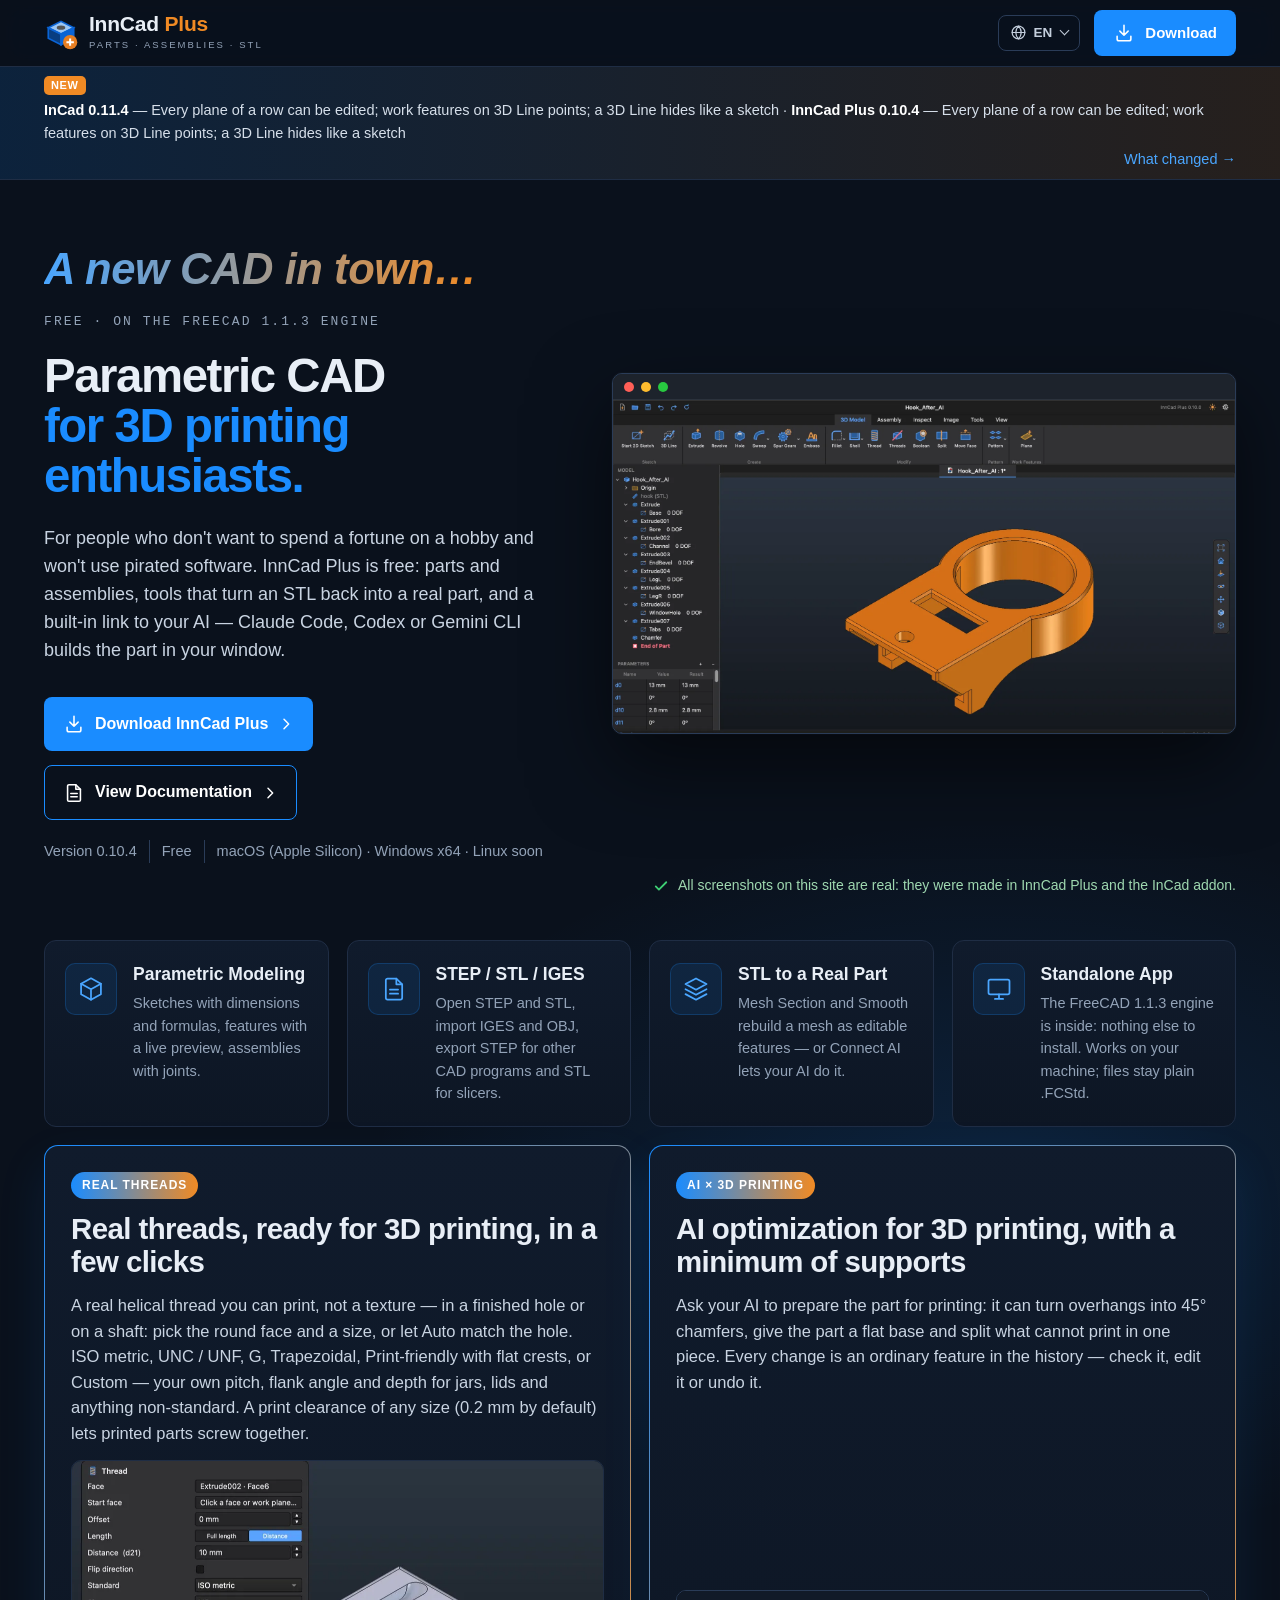
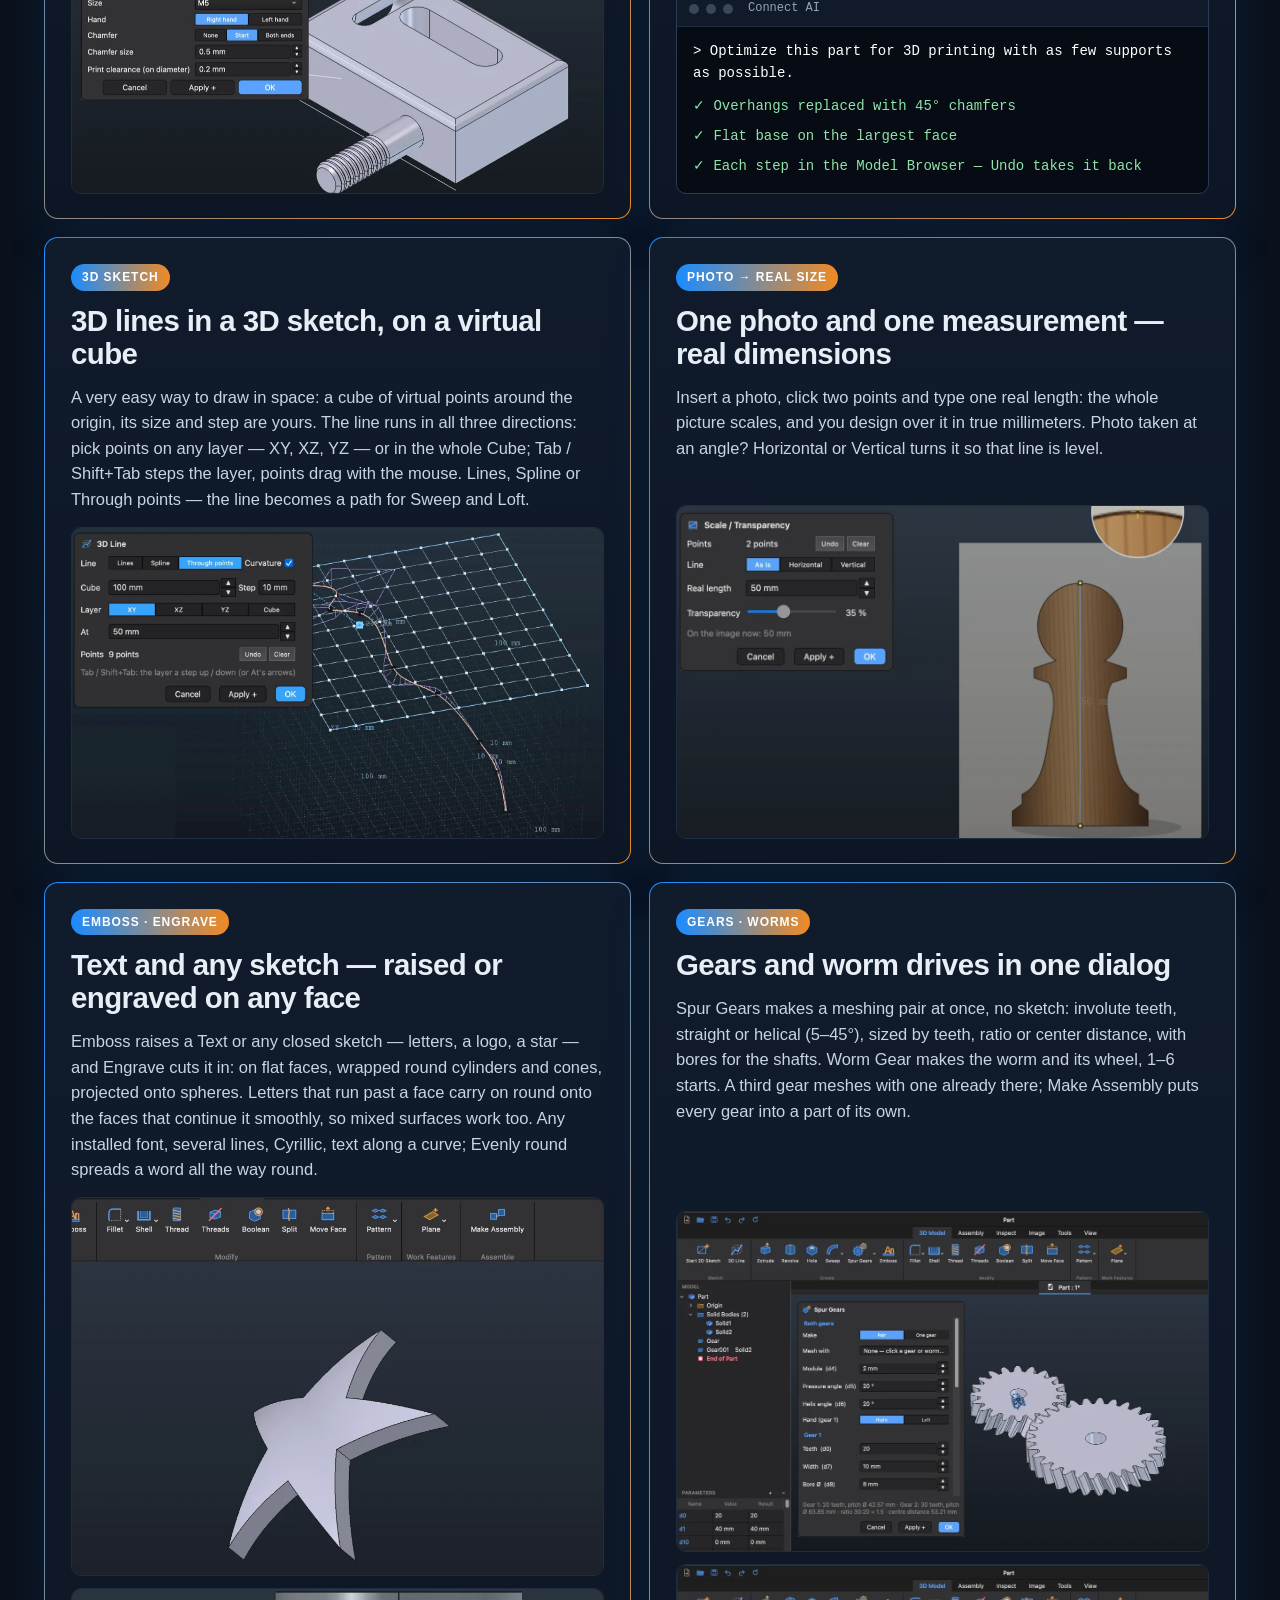
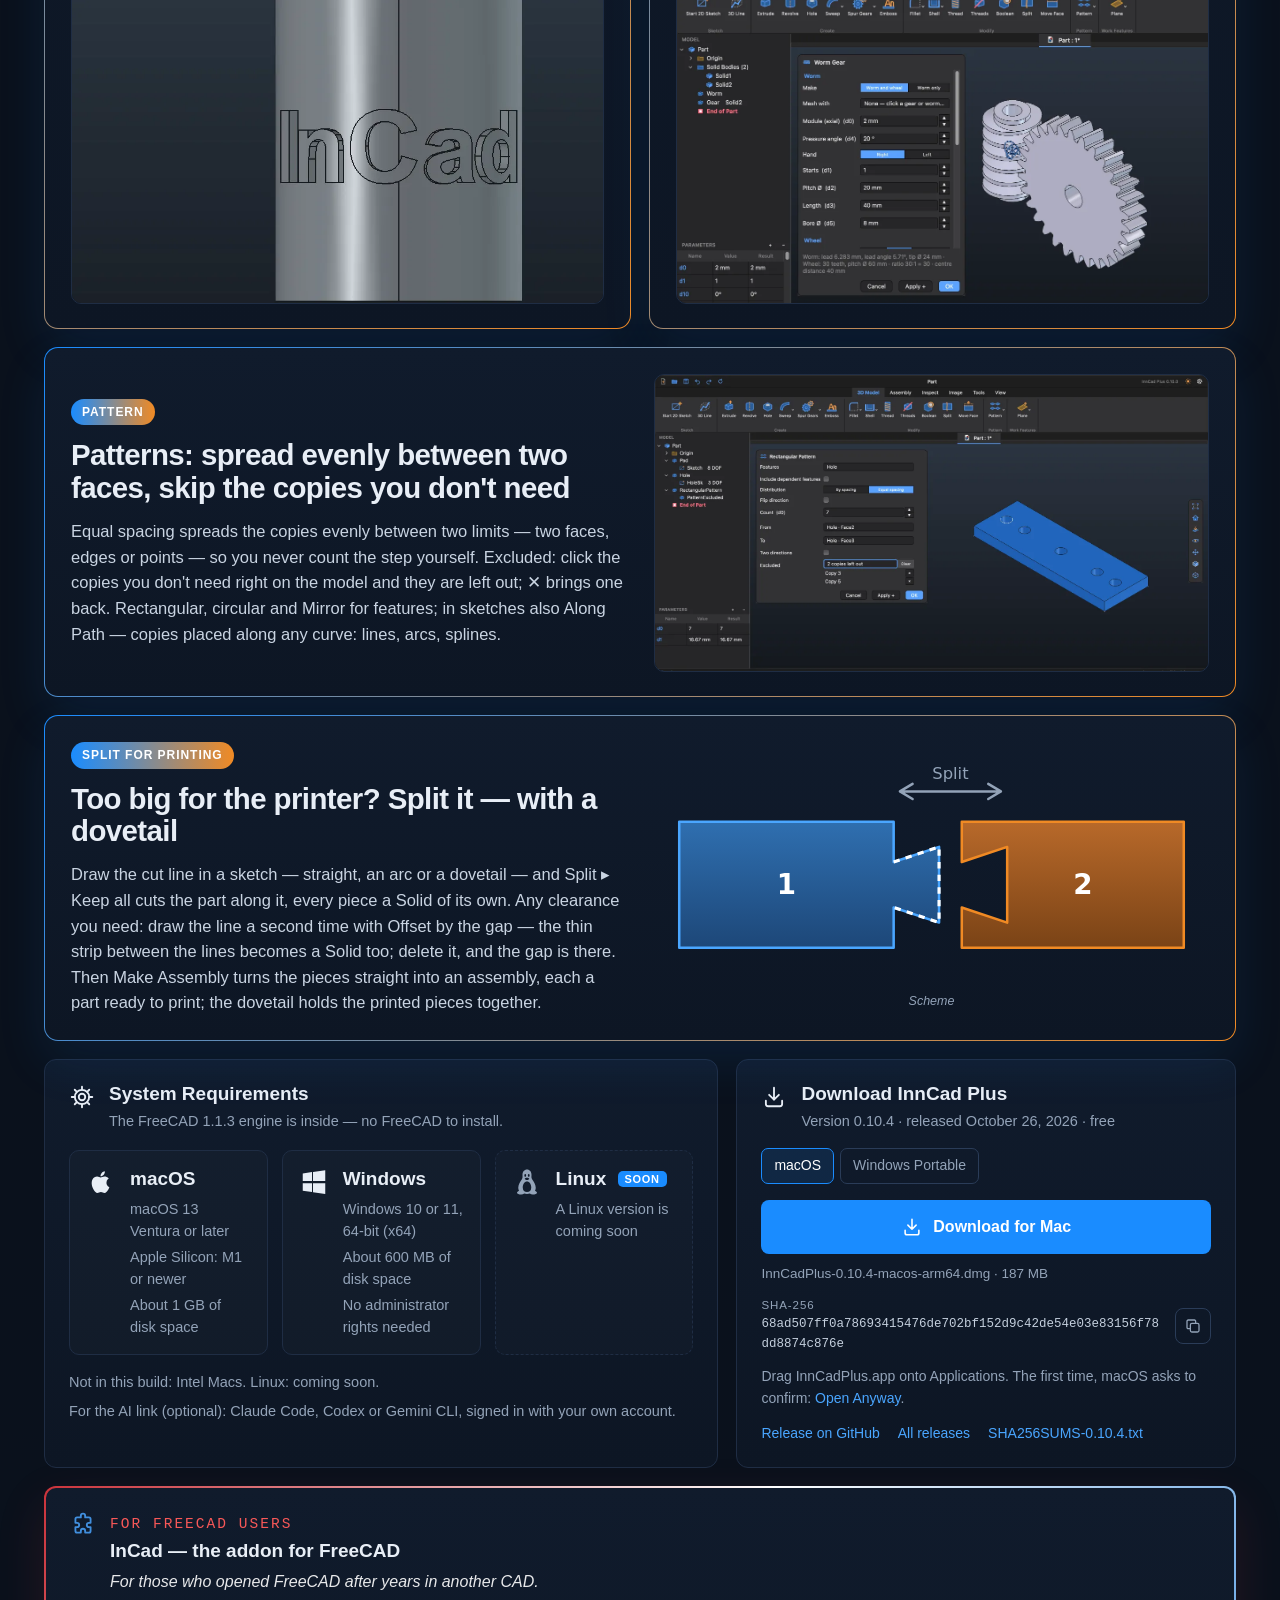
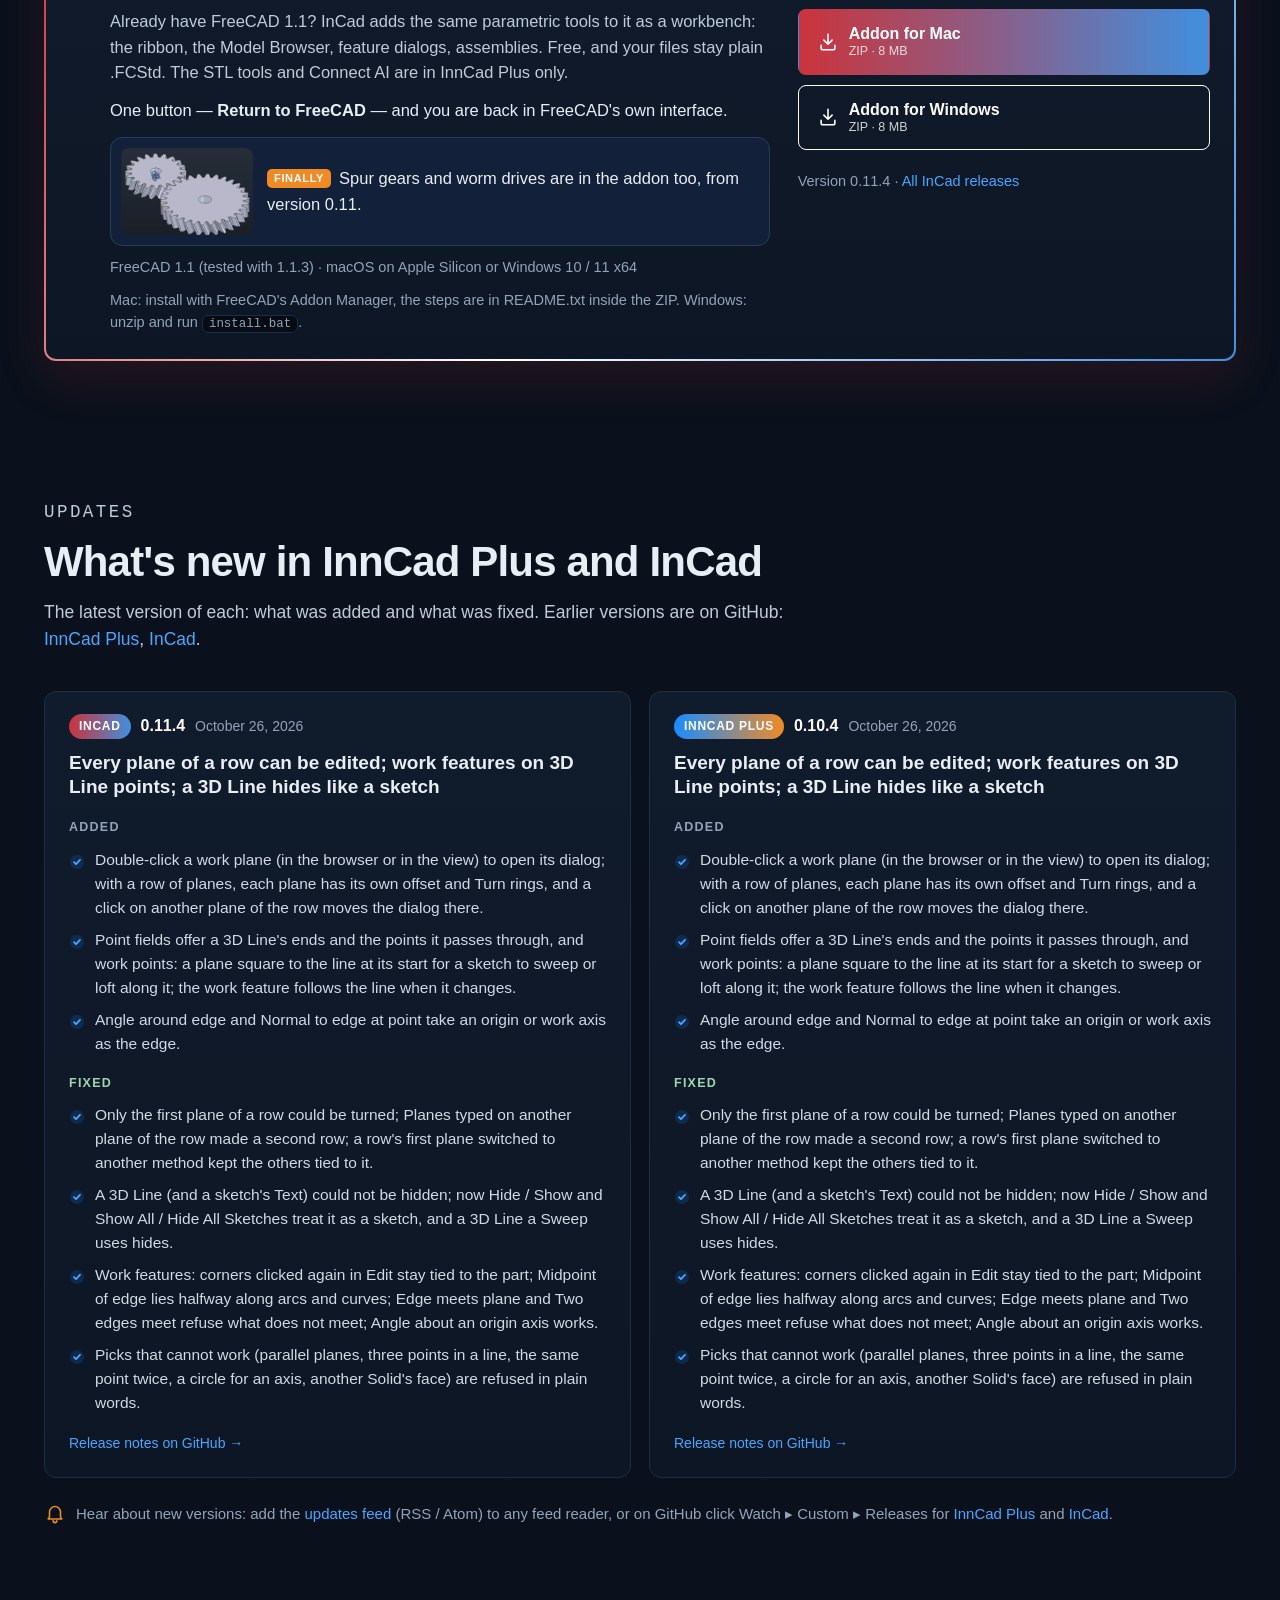
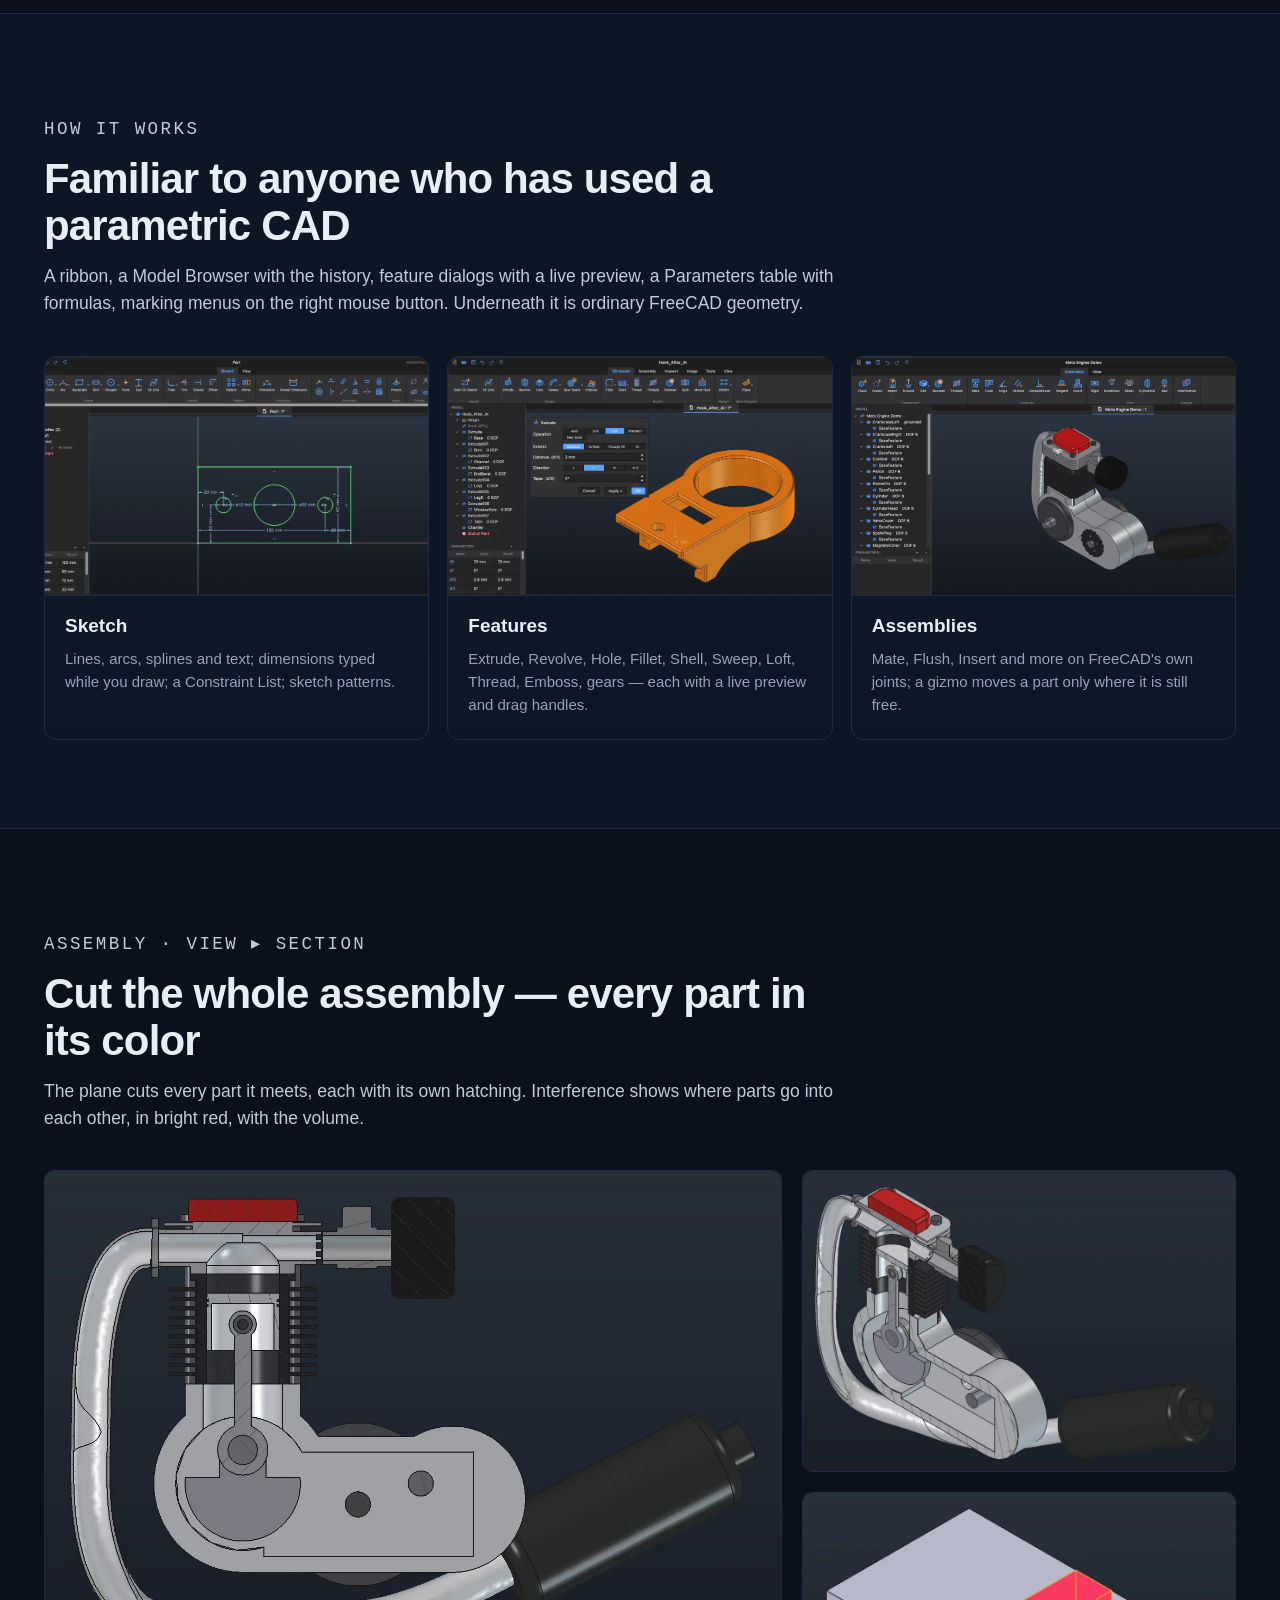
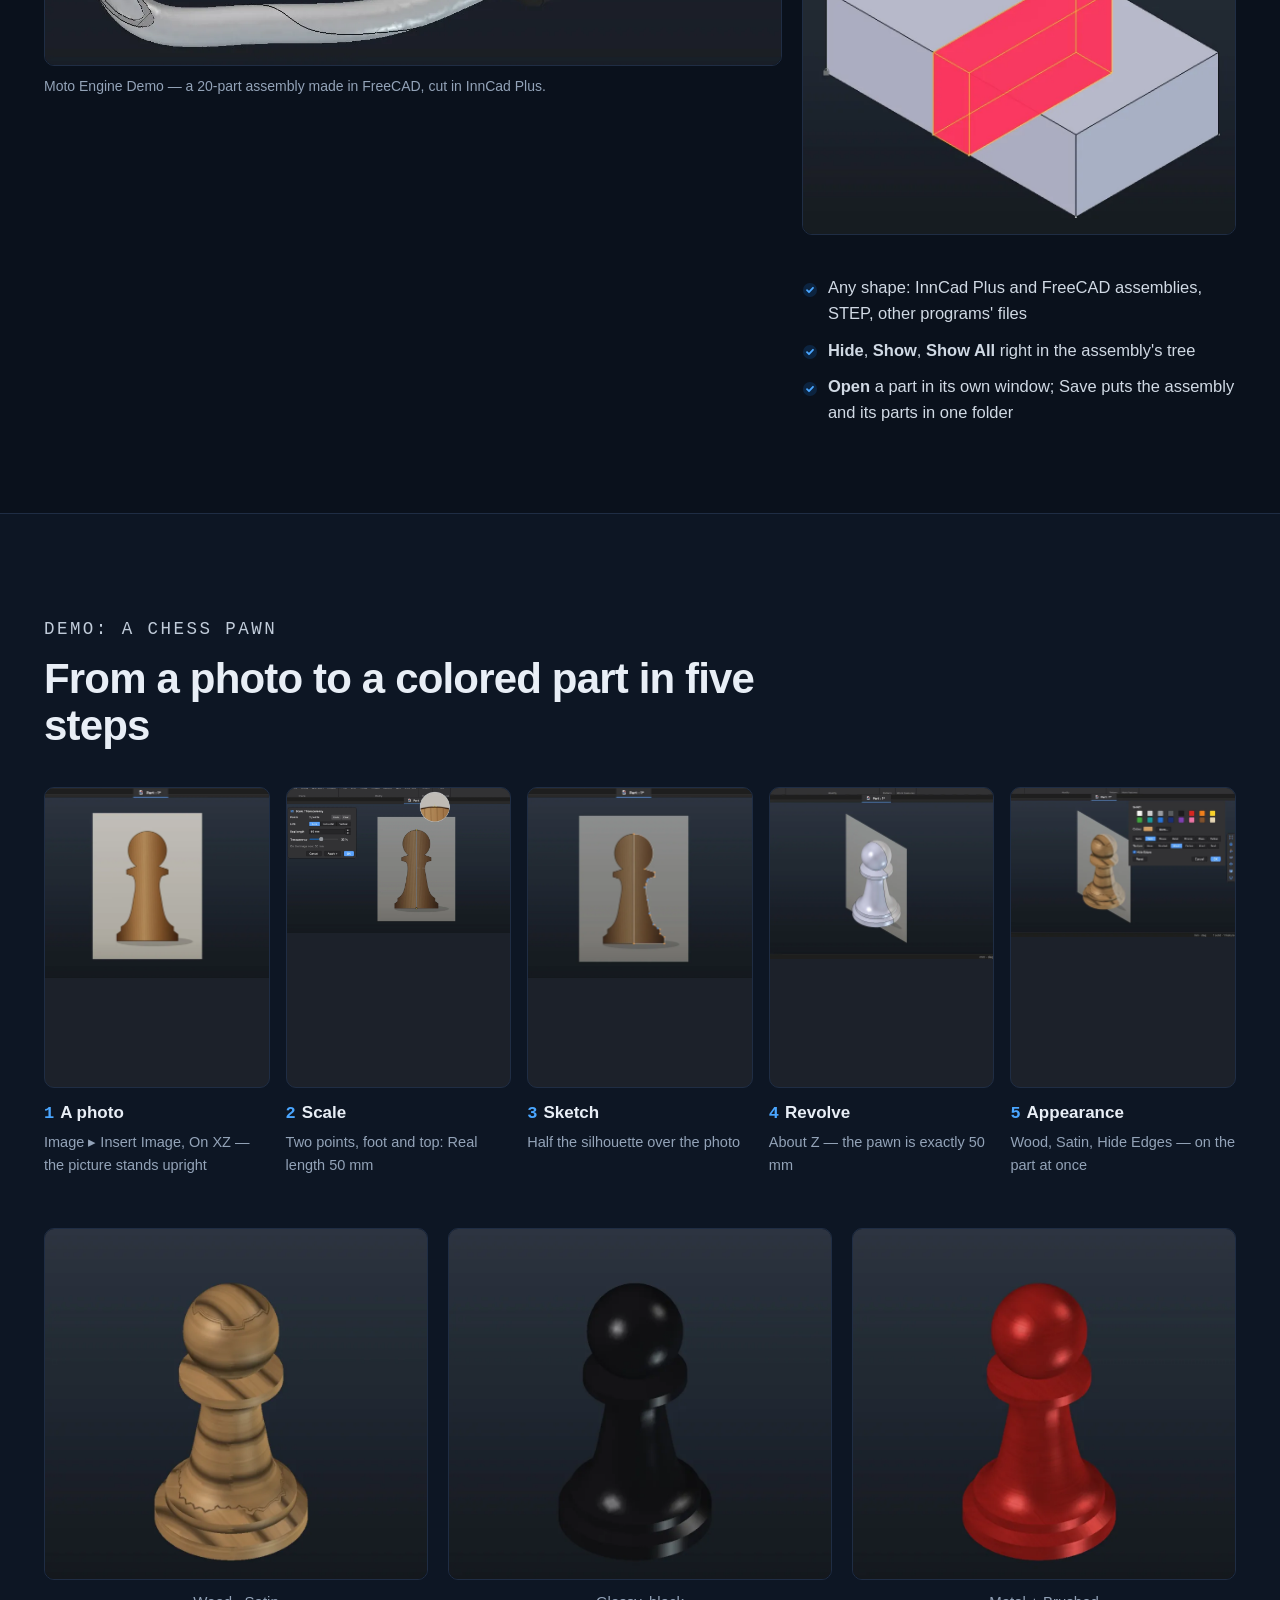
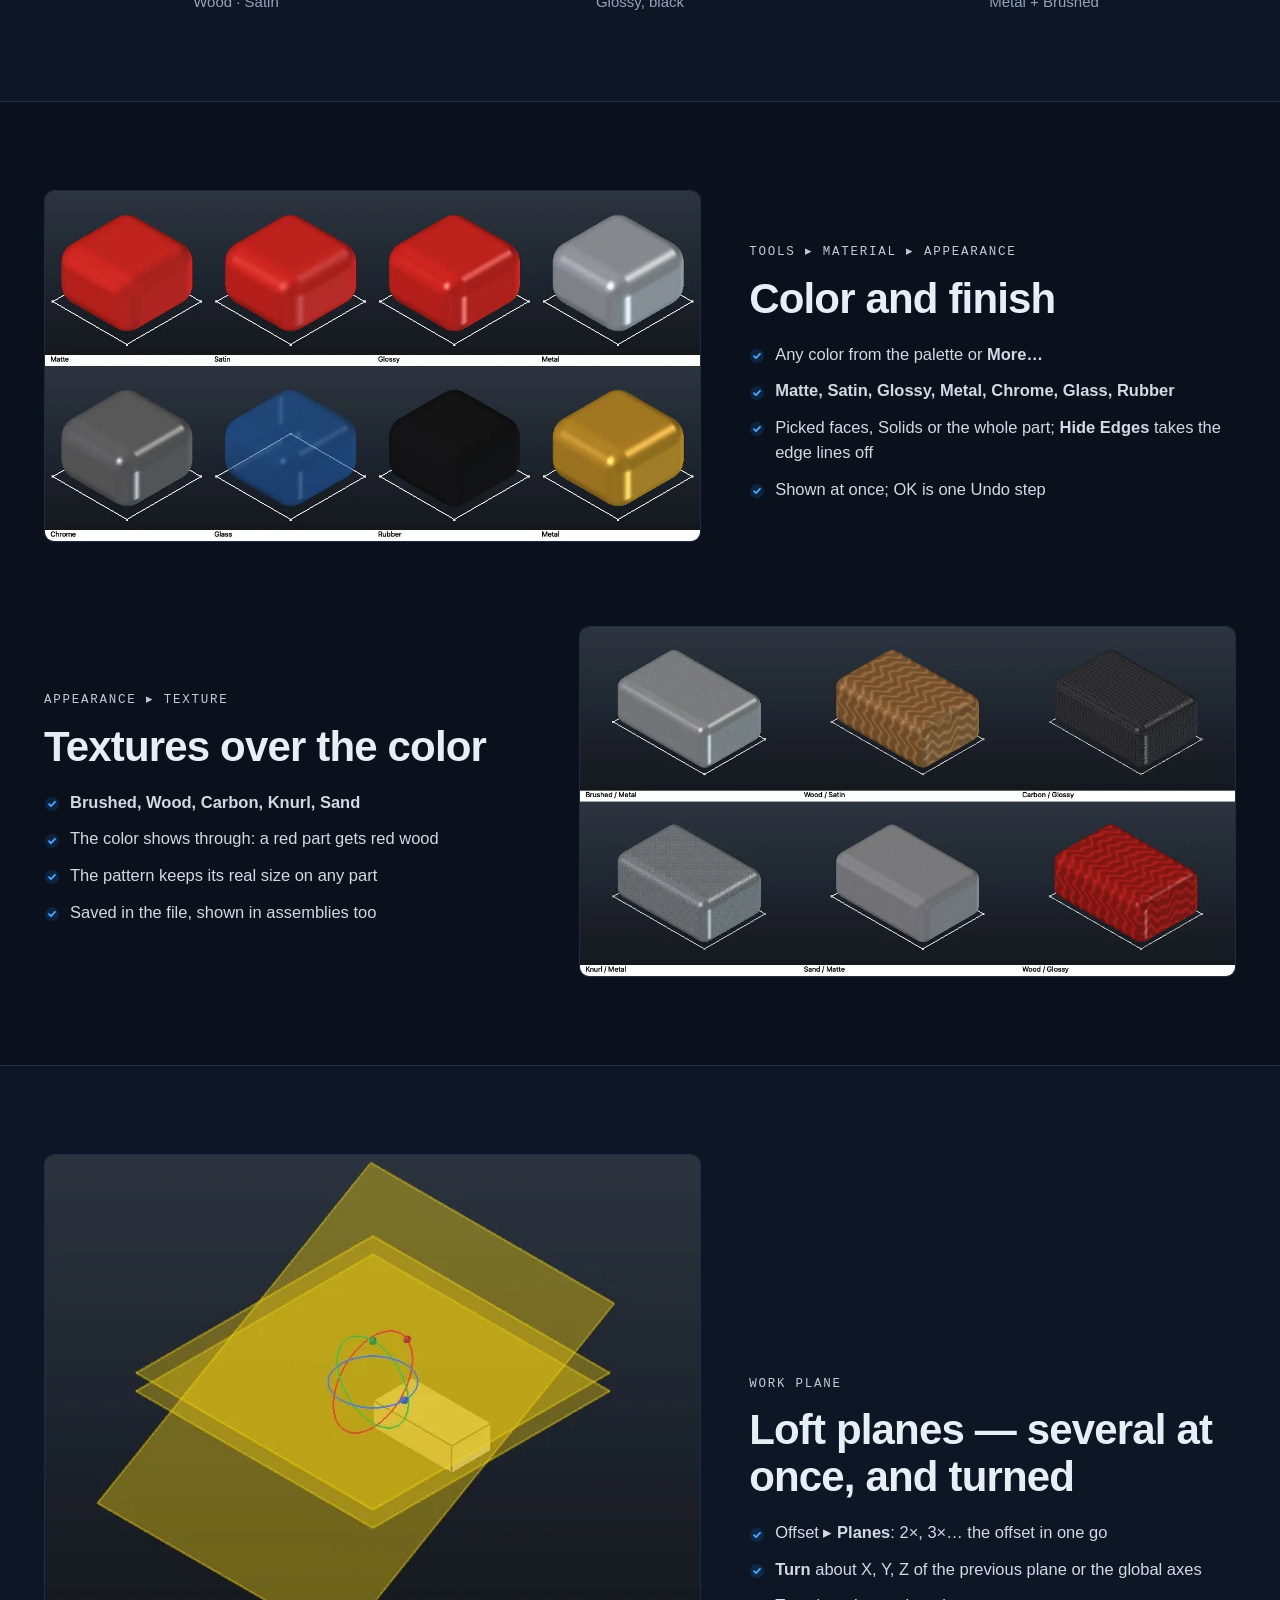
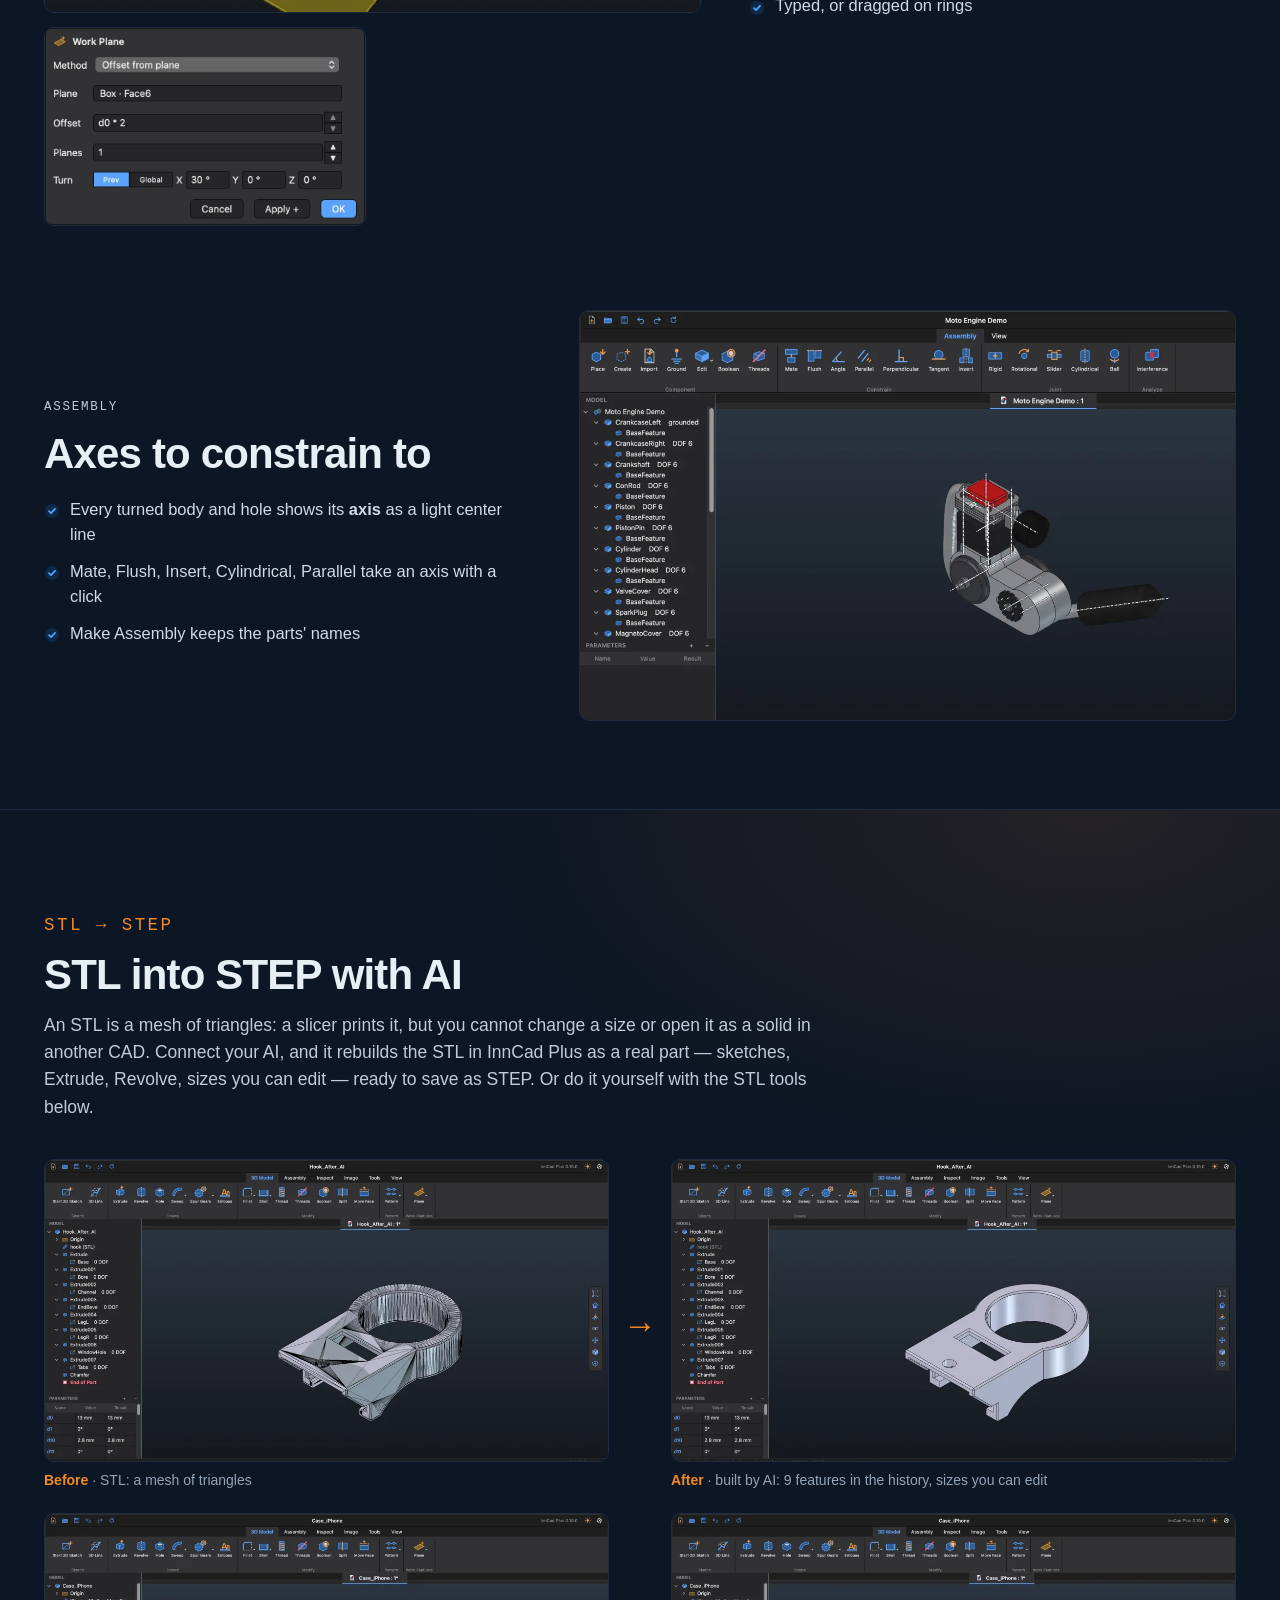
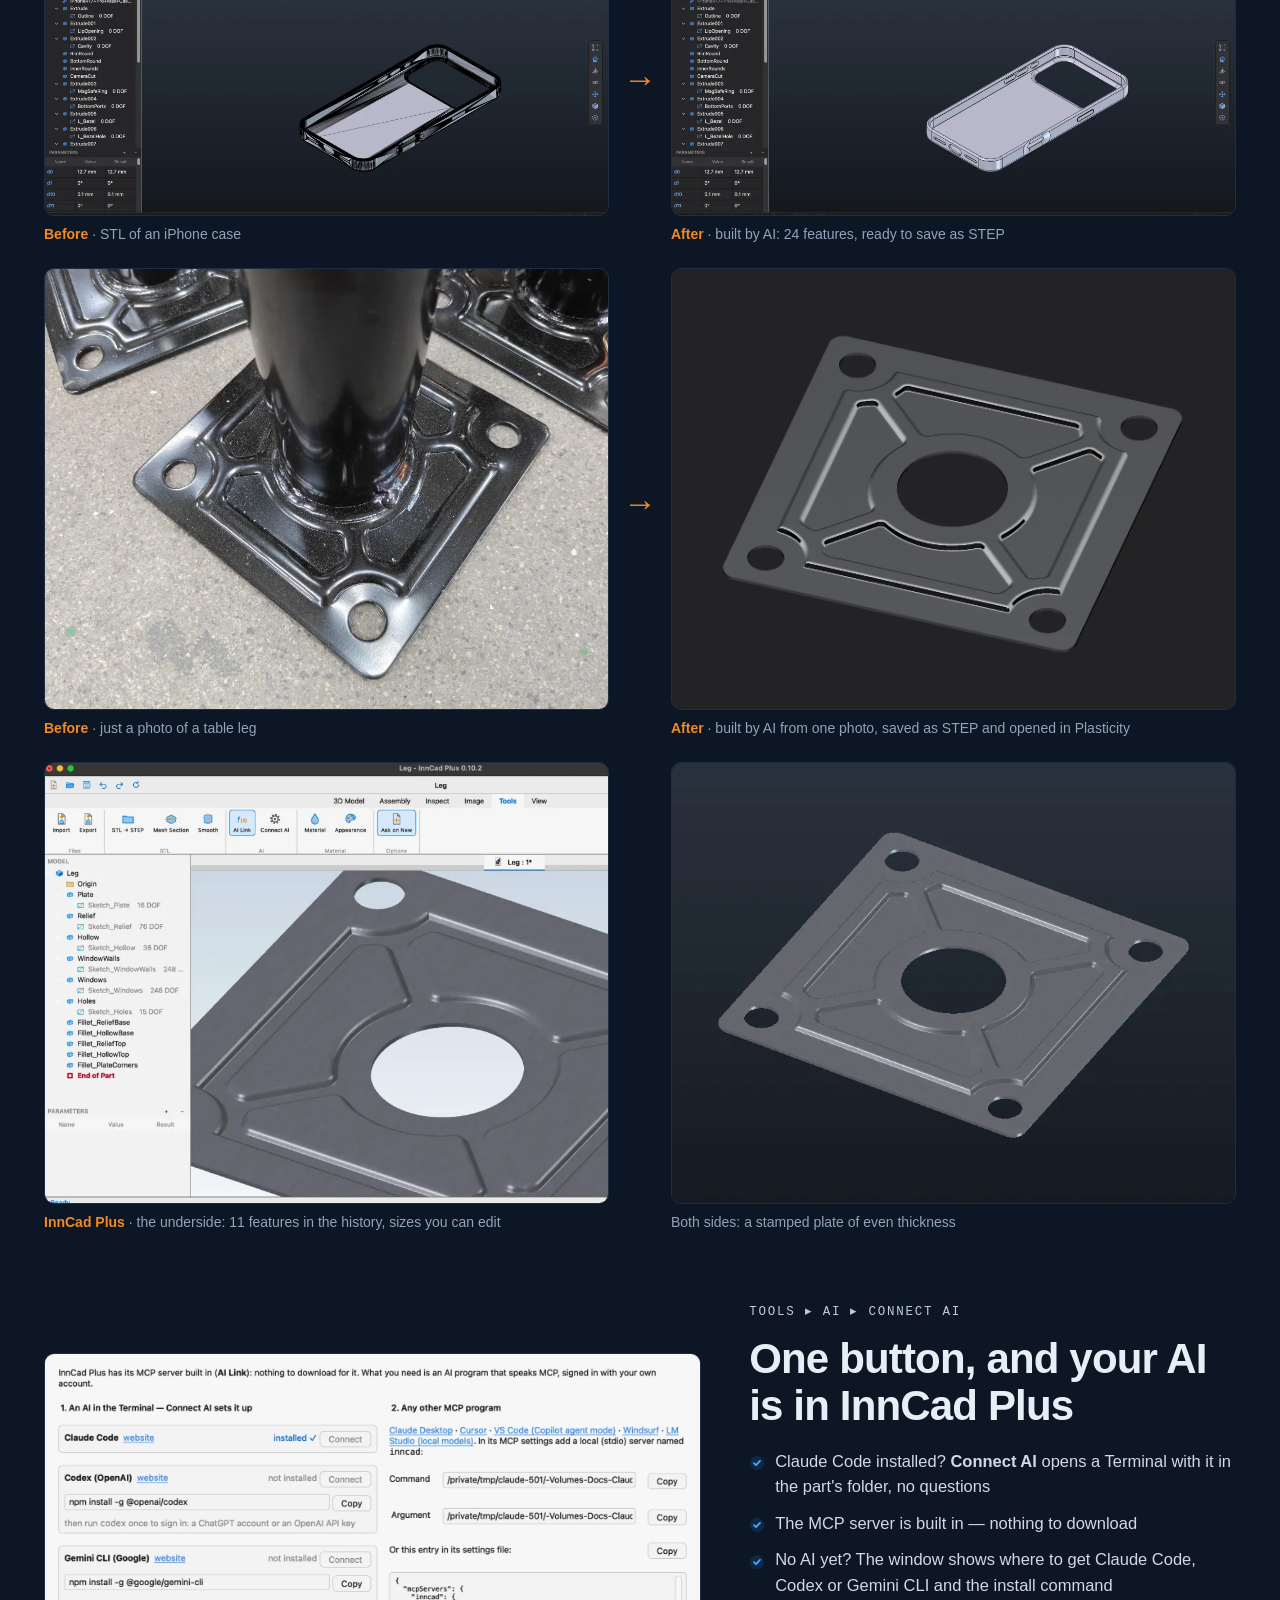
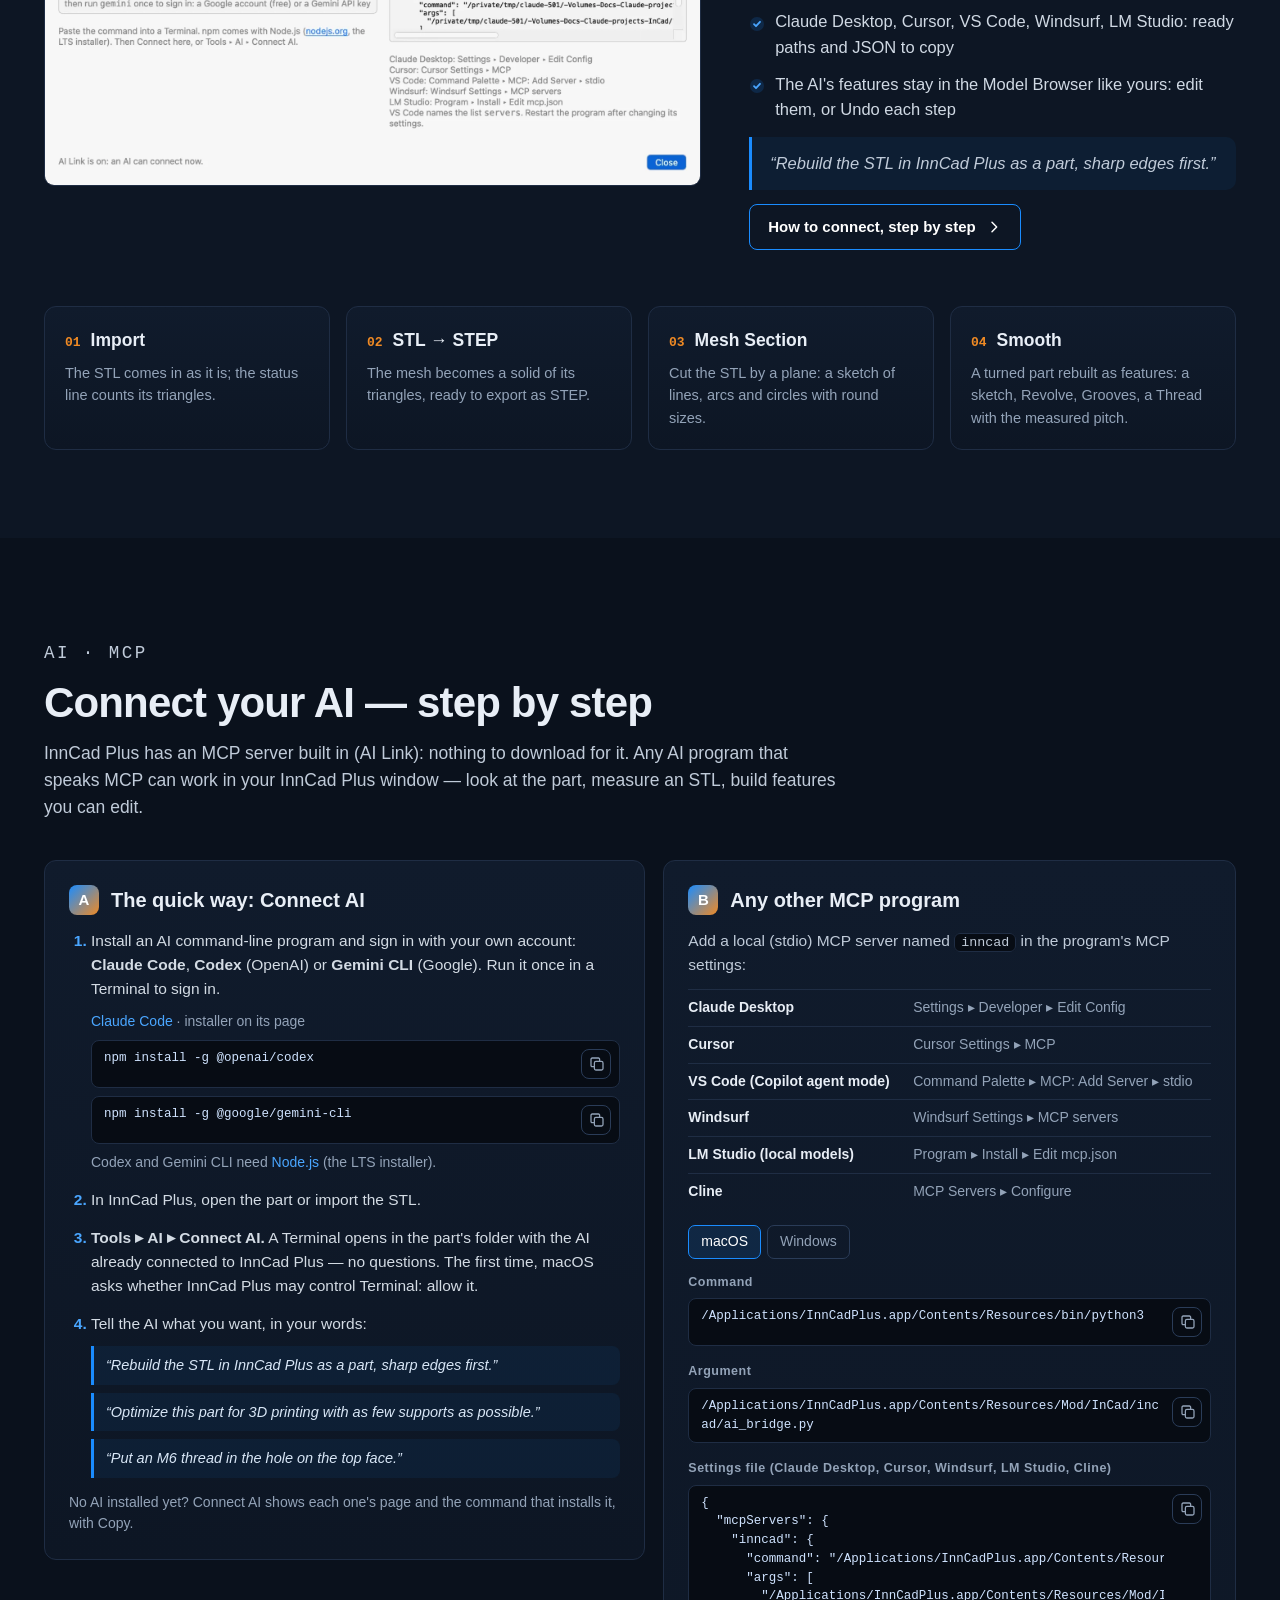
==== commit 7c3c9247: "InnCad Plus 0.10.4 and InCad 0.11.4: every plane of a row editable, work features on 3D Line points," ====
--- a/index.html
+++ b/index.html
@@ -42,7 +42,7 @@
     <a class="btn primary small" href="#download"><svg class="i" viewBox="0 0 24 24" aria-hidden="true"><path d="M12 3.5v11m0 0-4.5-4.5m4.5 4.5 4.5-4.5M4.5 15.5v3a2 2 0 0 0 2 2h11a2 2 0 0 0 2-2v-3"/></svg><span>Download</span></a>
   </div>
 </div></header>
-<div class="newsbar"><div class="wrap"><a href="#updates"><span class="tag-new">New</span><span class="what"><b>InCad 0.11.3</b> — Hide Edges works after the Shaded button · <b>InnCad Plus 0.10.3</b> — Hide Edges works after the Shaded button</span><span class="go">What changed →</span></a></div></div>
+<div class="newsbar"><div class="wrap"><a href="#updates"><span class="tag-new">New</span><span class="what"><b>InCad 0.11.4</b> — Every plane of a row can be edited; work features on 3D Line points; a 3D Line hides like a sketch · <b>InnCad Plus 0.10.4</b> — Every plane of a row can be edited; work features on 3D Line points; a 3D Line hides like a sketch</span><span class="go">What changed →</span></a></div></div>
 
 <main id="top">
 <div class="hero"><div class="wrap">
@@ -56,7 +56,7 @@
         <a class="btn primary" href="#download"><svg class="i" viewBox="0 0 24 24" aria-hidden="true"><path d="M12 3.5v11m0 0-4.5-4.5m4.5 4.5 4.5-4.5M4.5 15.5v3a2 2 0 0 0 2 2h11a2 2 0 0 0 2-2v-3"/></svg>Download InnCad Plus<svg class="i chev" viewBox="0 0 24 24" aria-hidden="true"><path d="m9 5 7 7-7 7"/></svg></a>
         <a class="btn outline" href="#docs"><svg class="i" viewBox="0 0 24 24" aria-hidden="true"><path d="M14 3H6.5A1.5 1.5 0 0 0 5 4.5v15A1.5 1.5 0 0 0 6.5 21h11a1.5 1.5 0 0 0 1.5-1.5V8z"/><path d="M14 3v5h5M8.5 12.5h7M8.5 16h7"/></svg>View Documentation<svg class="i chev" viewBox="0 0 24 24" aria-hidden="true"><path d="m9 5 7 7-7 7"/></svg></a>
       </div>
-      <p class="meta"><span>Version 0.10.3</span><i></i><span>Free</span><i></i><span>macOS (Apple Silicon) · Windows x64 · Linux soon</span></p>
+      <p class="meta"><span>Version 0.10.4</span><i></i><span>Free</span><i></i><span>macOS (Apple Silicon) · Windows x64 · Linux soon</span></p>
     </div>
     <div class="window"><div class="bar"><i></i><i></i><i></i></div><div class=""><a class="zoom" href="img/hero.webp?v=947d2b0a"><img src="img/hero.webp?v=947d2b0a" alt="The InnCad Plus window: ribbon, Model Browser, Parameters and a part" width="1800" height="963" loading="lazy" decoding="async"></a></div></div>
   </div>
@@ -164,27 +164,27 @@
 
     <div class="box dlbox" id="download">
       <div class="boxhead"><svg class="i" viewBox="0 0 24 24" aria-hidden="true"><path d="M12 3.5v11m0 0-4.5-4.5m4.5 4.5 4.5-4.5M4.5 15.5v3a2 2 0 0 0 2 2h11a2 2 0 0 0 2-2v-3"/></svg><div><h3>Download InnCad Plus</h3>
-        <p>Version 0.10.3 · released October 25, 2026 · free</p></div></div>
+        <p>Version 0.10.4 · released October 26, 2026 · free</p></div></div>
       <div class="tabs" role="tablist">
         <button type="button" role="tab" data-pf="pf-mac">macOS</button>
         <button type="button" role="tab" data-pf="pf-zip">Windows Portable</button>
       </div>
       <div class="pf" id="pf-mac"><h4>macOS</h4>
-        <a class="btn primary" href="https://github.com/Igr11/InnCadPlus-releases/releases/download/v0.10.3/InnCadPlus-0.10.3-macos-arm64.dmg"><svg class="i" viewBox="0 0 24 24" aria-hidden="true"><path d="M12 3.5v11m0 0-4.5-4.5m4.5 4.5 4.5-4.5M4.5 15.5v3a2 2 0 0 0 2 2h11a2 2 0 0 0 2-2v-3"/></svg>Download for Mac</a>
-        <p class="file">InnCadPlus-0.10.3-macos-arm64.dmg · 187 MB</p>
-        <div class="sha"><div><small>SHA-256</small><code>074e2baf7ba271a277352228bf47b6b92be47ff3b11262c34f2eec8d0008477f</code></div>
-          <button class="copy" type="button" data-copy="074e2baf7ba271a277352228bf47b6b92be47ff3b11262c34f2eec8d0008477f" data-ok="Copied" aria-label="Copy SHA-256"><svg class="i" viewBox="0 0 24 24" aria-hidden="true"><rect x="8.5" y="8.5" width="11.5" height="11.5" rx="2"/><path d="M15.5 8.5V5.5A1.5 1.5 0 0 0 14 4H5.5A1.5 1.5 0 0 0 4 5.5V14a1.5 1.5 0 0 0 1.5 1.5h3"/></svg></button></div>
+        <a class="btn primary" href="https://github.com/Igr11/InnCadPlus-releases/releases/download/v0.10.4/InnCadPlus-0.10.4-macos-arm64.dmg"><svg class="i" viewBox="0 0 24 24" aria-hidden="true"><path d="M12 3.5v11m0 0-4.5-4.5m4.5 4.5 4.5-4.5M4.5 15.5v3a2 2 0 0 0 2 2h11a2 2 0 0 0 2-2v-3"/></svg>Download for Mac</a>
+        <p class="file">InnCadPlus-0.10.4-macos-arm64.dmg · 187 MB</p>
+        <div class="sha"><div><small>SHA-256</small><code>68ad507ff0a78693415476de702bf152d9c42de54e03e83156f78dd8874c876e</code></div>
+          <button class="copy" type="button" data-copy="68ad507ff0a78693415476de702bf152d9c42de54e03e83156f78dd8874c876e" data-ok="Copied" aria-label="Copy SHA-256"><svg class="i" viewBox="0 0 24 24" aria-hidden="true"><rect x="8.5" y="8.5" width="11.5" height="11.5" rx="2"/><path d="M15.5 8.5V5.5A1.5 1.5 0 0 0 14 4H5.5A1.5 1.5 0 0 0 4 5.5V14a1.5 1.5 0 0 0 1.5 1.5h3"/></svg></button></div>
         <p class="note">Drag InnCadPlus.app onto Applications. The first time, macOS asks to confirm: <a href="#faq-mac">Open Anyway</a>.</p></div>
       <div class="pf" id="pf-zip"><h4>Windows Portable</h4>
-        <a class="btn primary" href="https://github.com/Igr11/InnCadPlus-releases/releases/download/v0.10.3/InnCadPlus-0.10.3-windows-x64.zip"><svg class="i" viewBox="0 0 24 24" aria-hidden="true"><path d="M12 3.5v11m0 0-4.5-4.5m4.5 4.5 4.5-4.5M4.5 15.5v3a2 2 0 0 0 2 2h11a2 2 0 0 0 2-2v-3"/></svg>Download Windows Portable</a>
-        <p class="file">InnCadPlus-0.10.3-windows-x64.zip · 188 MB</p>
-        <div class="sha"><div><small>SHA-256</small><code>f160d5c6c5fc1f1293723f7a4351be4a948dde303a606e09d6b2cf6a4618d14d</code></div>
-          <button class="copy" type="button" data-copy="f160d5c6c5fc1f1293723f7a4351be4a948dde303a606e09d6b2cf6a4618d14d" data-ok="Copied" aria-label="Copy SHA-256"><svg class="i" viewBox="0 0 24 24" aria-hidden="true"><rect x="8.5" y="8.5" width="11.5" height="11.5" rx="2"/><path d="M15.5 8.5V5.5A1.5 1.5 0 0 0 14 4H5.5A1.5 1.5 0 0 0 4 5.5V14a1.5 1.5 0 0 0 1.5 1.5h3"/></svg></button></div>
+        <a class="btn primary" href="https://github.com/Igr11/InnCadPlus-releases/releases/download/v0.10.4/InnCadPlus-0.10.4-windows-x64.zip"><svg class="i" viewBox="0 0 24 24" aria-hidden="true"><path d="M12 3.5v11m0 0-4.5-4.5m4.5 4.5 4.5-4.5M4.5 15.5v3a2 2 0 0 0 2 2h11a2 2 0 0 0 2-2v-3"/></svg>Download Windows Portable</a>
+        <p class="file">InnCadPlus-0.10.4-windows-x64.zip · 188 MB</p>
+        <div class="sha"><div><small>SHA-256</small><code>f5399509053990772e35dd4967313e52fdbcf8cd2fe3569547a1acb125a92bc1</code></div>
+          <button class="copy" type="button" data-copy="f5399509053990772e35dd4967313e52fdbcf8cd2fe3569547a1acb125a92bc1" data-ok="Copied" aria-label="Copy SHA-256"><svg class="i" viewBox="0 0 24 24" aria-hidden="true"><rect x="8.5" y="8.5" width="11.5" height="11.5" rx="2"/><path d="M15.5 8.5V5.5A1.5 1.5 0 0 0 14 4H5.5A1.5 1.5 0 0 0 4 5.5V14a1.5 1.5 0 0 0 1.5 1.5h3"/></svg></button></div>
         <p class="note"><b>No installation needed. Unzip and use.</b> Use a short path with Latin letters only, then run <code>InnCadPlus.exe</code>.</p></div>
       <div class="links">
-        <a href="https://github.com/Igr11/InnCadPlus-releases/releases/tag/v0.10.3">Release on GitHub</a>
+        <a href="https://github.com/Igr11/InnCadPlus-releases/releases/tag/v0.10.4">Release on GitHub</a>
         <a href="https://github.com/Igr11/InnCadPlus-releases/releases">All releases</a>
-        <a href="https://github.com/Igr11/InnCadPlus-releases/releases/download/v0.10.3/SHA256SUMS-0.10.3.txt">SHA256SUMS-0.10.3.txt</a>
+        <a href="https://github.com/Igr11/InnCadPlus-releases/releases/download/v0.10.4/SHA256SUMS-0.10.4.txt">SHA256SUMS-0.10.4.txt</a>
       </div>
     </div>
   </div>
@@ -202,9 +202,9 @@
         <p class="note">Mac: install with FreeCAD's Addon Manager, the steps are in README.txt inside the ZIP. Windows: unzip and run <code>install.bat</code>.</p>
       </div>
       <div class="addon-dl">
-        <a class="btn primary" href="https://github.com/Igr11/InCad/releases/download/v0.11.3/InCad-0.11.3-2026-10-25-ac9c1b2-macOS-arm64.zip"><svg class="i" viewBox="0 0 24 24" aria-hidden="true"><path d="M12 3.5v11m0 0-4.5-4.5m4.5 4.5 4.5-4.5M4.5 15.5v3a2 2 0 0 0 2 2h11a2 2 0 0 0 2-2v-3"/></svg><span>Addon for Mac<small>ZIP · 8 MB</small></span></a>
-        <a class="btn outline" href="https://github.com/Igr11/InCad/releases/download/v0.11.3/InCad-0.11.3-2026-10-25-ac9c1b2-Windows-x64.zip"><svg class="i" viewBox="0 0 24 24" aria-hidden="true"><path d="M12 3.5v11m0 0-4.5-4.5m4.5 4.5 4.5-4.5M4.5 15.5v3a2 2 0 0 0 2 2h11a2 2 0 0 0 2-2v-3"/></svg><span>Addon for Windows<small>ZIP · 8 MB</small></span></a>
-        <p class="note">Version 0.11.3 · <a href="https://github.com/Igr11/InCad/releases">All InCad releases</a></p>
+        <a class="btn primary" href="https://github.com/Igr11/InCad/releases/download/v0.11.4/InCad-0.11.4-2026-10-26-3251cea-macOS-arm64.zip"><svg class="i" viewBox="0 0 24 24" aria-hidden="true"><path d="M12 3.5v11m0 0-4.5-4.5m4.5 4.5 4.5-4.5M4.5 15.5v3a2 2 0 0 0 2 2h11a2 2 0 0 0 2-2v-3"/></svg><span>Addon for Mac<small>ZIP · 8 MB</small></span></a>
+        <a class="btn outline" href="https://github.com/Igr11/InCad/releases/download/v0.11.4/InCad-0.11.4-2026-10-26-3251cea-Windows-x64.zip"><svg class="i" viewBox="0 0 24 24" aria-hidden="true"><path d="M12 3.5v11m0 0-4.5-4.5m4.5 4.5 4.5-4.5M4.5 15.5v3a2 2 0 0 0 2 2h11a2 2 0 0 0 2-2v-3"/></svg><span>Addon for Windows<small>ZIP · 8 MB</small></span></a>
+        <p class="note">Version 0.11.4 · <a href="https://github.com/Igr11/InCad/releases">All InCad releases</a></p>
       </div>
     </div>
   </div>
@@ -216,13 +216,13 @@
     <h2>What's new in InnCad Plus and InCad</h2>
     <p>The latest version of each: what was added and what was fixed. Earlier versions are on GitHub: <a href="https://github.com/Igr11/InnCadPlus-releases/releases">InnCad Plus</a>, <a href="https://github.com/Igr11/InCad/releases">InCad</a>.</p>
   </div>
-  <div class="upd-grid"><article class="box upd" id="update-incad-0.11.3">
-      <p class="upd-head"><span class="prod incad">InCad</span><b>0.11.3</b><time datetime="2026-10-25">October 25, 2026</time></p>
-      <h3>Hide Edges works after the Shaded button</h3><h4 class="fixed">Fixed</h4><ul class="ticks"><li>Appearance ▸ Hide Edges did nothing once the Shaded button had been used: Shaded drew the edges of every Solid whatever its setting. Now each Solid is shown as it is set, so Hide Edges hides its edges.</li></ul>
-      <a class="more" href="https://github.com/Igr11/InCad/releases/tag/v0.11.3">Release notes on GitHub →</a></article><article class="box upd" id="update-plus-0.10.3">
-      <p class="upd-head"><span class="prod plus">InnCad Plus</span><b>0.10.3</b><time datetime="2026-10-25">October 25, 2026</time></p>
-      <h3>Hide Edges works after the Shaded button</h3><h4 class="fixed">Fixed</h4><ul class="ticks"><li>Appearance ▸ Hide Edges did nothing once the Shaded button had been used: Shaded drew the edges of every Solid whatever its setting. Now each Solid is shown as it is set, so Hide Edges hides its edges.</li></ul>
-      <a class="more" href="https://github.com/Igr11/InnCadPlus-releases/releases/tag/v0.10.3">Release notes on GitHub →</a></article></div>
+  <div class="upd-grid"><article class="box upd" id="update-incad-0.11.4">
+      <p class="upd-head"><span class="prod incad">InCad</span><b>0.11.4</b><time datetime="2026-10-26">October 26, 2026</time></p>
+      <h3>Every plane of a row can be edited; work features on 3D Line points; a 3D Line hides like a sketch</h3><h4 class="added">Added</h4><ul class="ticks"><li>Double-click a work plane (in the browser or in the view) to open its dialog; with a row of planes, each plane has its own offset and Turn rings, and a click on another plane of the row moves the dialog there.</li><li>Point fields offer a 3D Line&#x27;s ends and the points it passes through, and work points: a plane square to the line at its start for a sketch to sweep or loft along it; the work feature follows the line when it changes.</li><li>Angle around edge and Normal to edge at point take an origin or work axis as the edge.</li></ul><h4 class="fixed">Fixed</h4><ul class="ticks"><li>Only the first plane of a row could be turned; Planes typed on another plane of the row made a second row; a row&#x27;s first plane switched to another method kept the others tied to it.</li><li>A 3D Line (and a sketch&#x27;s Text) could not be hidden; now Hide / Show and Show All / Hide All Sketches treat it as a sketch, and a 3D Line a Sweep uses hides.</li><li>Work features: corners clicked again in Edit stay tied to the part; Midpoint of edge lies halfway along arcs and curves; Edge meets plane and Two edges meet refuse what does not meet; Angle about an origin axis works.</li><li>Picks that cannot work (parallel planes, three points in a line, the same point twice, a circle for an axis, another Solid&#x27;s face) are refused in plain words.</li></ul>
+      <a class="more" href="https://github.com/Igr11/InCad/releases/tag/v0.11.4">Release notes on GitHub →</a></article><article class="box upd" id="update-plus-0.10.4">
+      <p class="upd-head"><span class="prod plus">InnCad Plus</span><b>0.10.4</b><time datetime="2026-10-26">October 26, 2026</time></p>
+      <h3>Every plane of a row can be edited; work features on 3D Line points; a 3D Line hides like a sketch</h3><h4 class="added">Added</h4><ul class="ticks"><li>Double-click a work plane (in the browser or in the view) to open its dialog; with a row of planes, each plane has its own offset and Turn rings, and a click on another plane of the row moves the dialog there.</li><li>Point fields offer a 3D Line&#x27;s ends and the points it passes through, and work points: a plane square to the line at its start for a sketch to sweep or loft along it; the work feature follows the line when it changes.</li><li>Angle around edge and Normal to edge at point take an origin or work axis as the edge.</li></ul><h4 class="fixed">Fixed</h4><ul class="ticks"><li>Only the first plane of a row could be turned; Planes typed on another plane of the row made a second row; a row&#x27;s first plane switched to another method kept the others tied to it.</li><li>A 3D Line (and a sketch&#x27;s Text) could not be hidden; now Hide / Show and Show All / Hide All Sketches treat it as a sketch, and a 3D Line a Sweep uses hides.</li><li>Work features: corners clicked again in Edit stay tied to the part; Midpoint of edge lies halfway along arcs and curves; Edge meets plane and Two edges meet refuse what does not meet; Angle about an origin axis works.</li><li>Picks that cannot work (parallel planes, three points in a line, the same point twice, a circle for an axis, another Solid&#x27;s face) are refused in plain words.</li></ul>
+      <a class="more" href="https://github.com/Igr11/InnCadPlus-releases/releases/tag/v0.10.4">Release notes on GitHub →</a></article></div>
   <p class="follow"><svg class="i" viewBox="0 0 24 24" aria-hidden="true"><path d="M6 16.5V11a6 6 0 0 1 12 0v5.5l1.5 2h-15z"/><path d="M10 20.5a2 2 0 0 0 4 0"/></svg><span>Hear about new versions: add the <a href="updates.xml">updates feed</a> (RSS / Atom) to any feed reader, or on GitHub click Watch ▸ Custom ▸ Releases for <a href="https://github.com/Igr11/InnCadPlus-releases">InnCad Plus</a> and <a href="https://github.com/Igr11/InCad">InCad</a>.</span></p>
 </div></section>
 
@@ -546,10 +546,10 @@
         <div class="guide"><div class="shot"><a class="zoom" href="img/g_quick.webp?v=29779fe4"><img src="img/g_quick.webp?v=29779fe4" alt="Quick Start" width="480" height="270" loading="lazy" decoding="async"></a></div><div><h3><svg class="i" viewBox="0 0 24 24" aria-hidden="true"><path d="M3 5.5c3-1.3 6-1.3 9 .5 3-1.8 6-1.8 9-.5v13c-3-1.3-6-1.3-9 .5-3-1.8-6-1.8-9-.5z"/><path d="M12 6v13"/></svg>Quick Start</h3><p>Install, the window, the mouse and your first part — two pages.</p>
         <div class="links"><a href="files/InnCadPlus-quickstart_en.pdf">English <small>PDF · 167 KB</small></a><a href="files/InnCadPlus-quickstart_ru.pdf">Русский <small>PDF · 189 KB</small></a><a href="files/InnCadPlus-quickstart_de.pdf">Deutsch <small>PDF · 170 KB</small></a><a href="files/InnCadPlus-quickstart_zh.pdf">中文 <small>PDF · 306 KB</small></a><a href="files/InnCadPlus-quickstart_hi.pdf">हिन्दी <small>PDF · 210 KB</small></a></div></div></div>
         <div class="guide"><div class="shot"><a class="zoom" href="img/g_manual.webp?v=07d80746"><img src="img/g_manual.webp?v=07d80746" alt="User Manual (Mac)" width="480" height="270" loading="lazy" decoding="async"></a></div><div><h3><svg class="i" viewBox="0 0 24 24" aria-hidden="true"><path d="M14 3H6.5A1.5 1.5 0 0 0 5 4.5v15A1.5 1.5 0 0 0 6.5 21h11a1.5 1.5 0 0 0 1.5-1.5V8z"/><path d="M14 3v5h5M8.5 12.5h7M8.5 16h7"/></svg>User Manual (Mac)</h3><p>Every tool step by step, with the STL and AI chapter.</p>
-        <div class="links"><a href="files/InnCadPlus-manual.pdf">English <small>PDF · 379 KB</small></a><a href="files/InnCadPlus-manual_ru.pdf">Русский <small>PDF · 735 KB</small></a></div></div></div>
+        <div class="links"><a href="files/InnCadPlus-manual.pdf">English <small>PDF · 381 KB</small></a><a href="files/InnCadPlus-manual_ru.pdf">Русский <small>PDF · 740 KB</small></a></div></div></div>
         <div class="guide"><div class="shot"><a class="zoom" href="img/g_windows.webp?v=f2e2d20e"><img src="img/g_windows.webp?v=f2e2d20e" alt="Windows Manual" width="480" height="270" loading="lazy" decoding="async"></a></div><div><h3><svg class="i" viewBox="0 0 24 24" aria-hidden="true"><rect x="3" y="4" width="18" height="12.5" rx="1.5"/><path d="M8.5 20.5h7M12 16.5v4"/></svg>Windows Manual</h3><p>The same manual with Windows keys, paths and install.</p>
-        <div class="links"><a href="files/InnCadPlus-manual-windows.pdf">English <small>PDF · 383 KB</small></a><a href="files/InnCadPlus-manual-windows_ru.pdf">Русский <small>PDF · 740 KB</small></a></div></div></div>
-        <div class="guide"><div class="shot"><a class="zoom" href="img/g_news.webp?v=c67c613e"><img src="img/g_news.webp?v=c67c613e" alt="What&#x27;s New" width="480" height="256" loading="lazy" decoding="async"></a></div><div><h3><svg class="i" viewBox="0 0 24 24" aria-hidden="true"><path d="m12 3 9 4.8-9 4.8-9-4.8z"/><path d="m3 12.2 9 4.8 9-4.8M3 16.4l9 4.8 9-4.8"/></svg>What's New</h3><p>Slides of what came in 0.10.3 and before.</p>
+        <div class="links"><a href="files/InnCadPlus-manual-windows.pdf">English <small>PDF · 384 KB</small></a><a href="files/InnCadPlus-manual-windows_ru.pdf">Русский <small>PDF · 745 KB</small></a></div></div></div>
+        <div class="guide"><div class="shot"><a class="zoom" href="img/g_news.webp?v=c67c613e"><img src="img/g_news.webp?v=c67c613e" alt="What&#x27;s New" width="480" height="256" loading="lazy" decoding="async"></a></div><div><h3><svg class="i" viewBox="0 0 24 24" aria-hidden="true"><path d="m12 3 9 4.8-9 4.8-9-4.8z"/><path d="m3 12.2 9 4.8 9-4.8M3 16.4l9 4.8 9-4.8"/></svg>What's New</h3><p>Slides of what came in 0.10.4 and before.</p>
         <div class="links"><a href="files/InnCadPlus-whats-new_en.pdf">English <small>PDF · 2 MB</small></a><a href="files/InnCadPlus-whats-new_ru.pdf">Русский <small>PDF · 3 MB</small></a><a href="files/InnCadPlus-whats-new_de.pdf">Deutsch <small>PDF · 2 MB</small></a><a href="files/InnCadPlus-whats-new_zh.pdf">中文 <small>PDF · 2 MB</small></a><a href="files/InnCadPlus-whats-new_hi.pdf">हिन्दी <small>PDF · 2 MB</small></a></div></div></div>
       </div>
     </div>
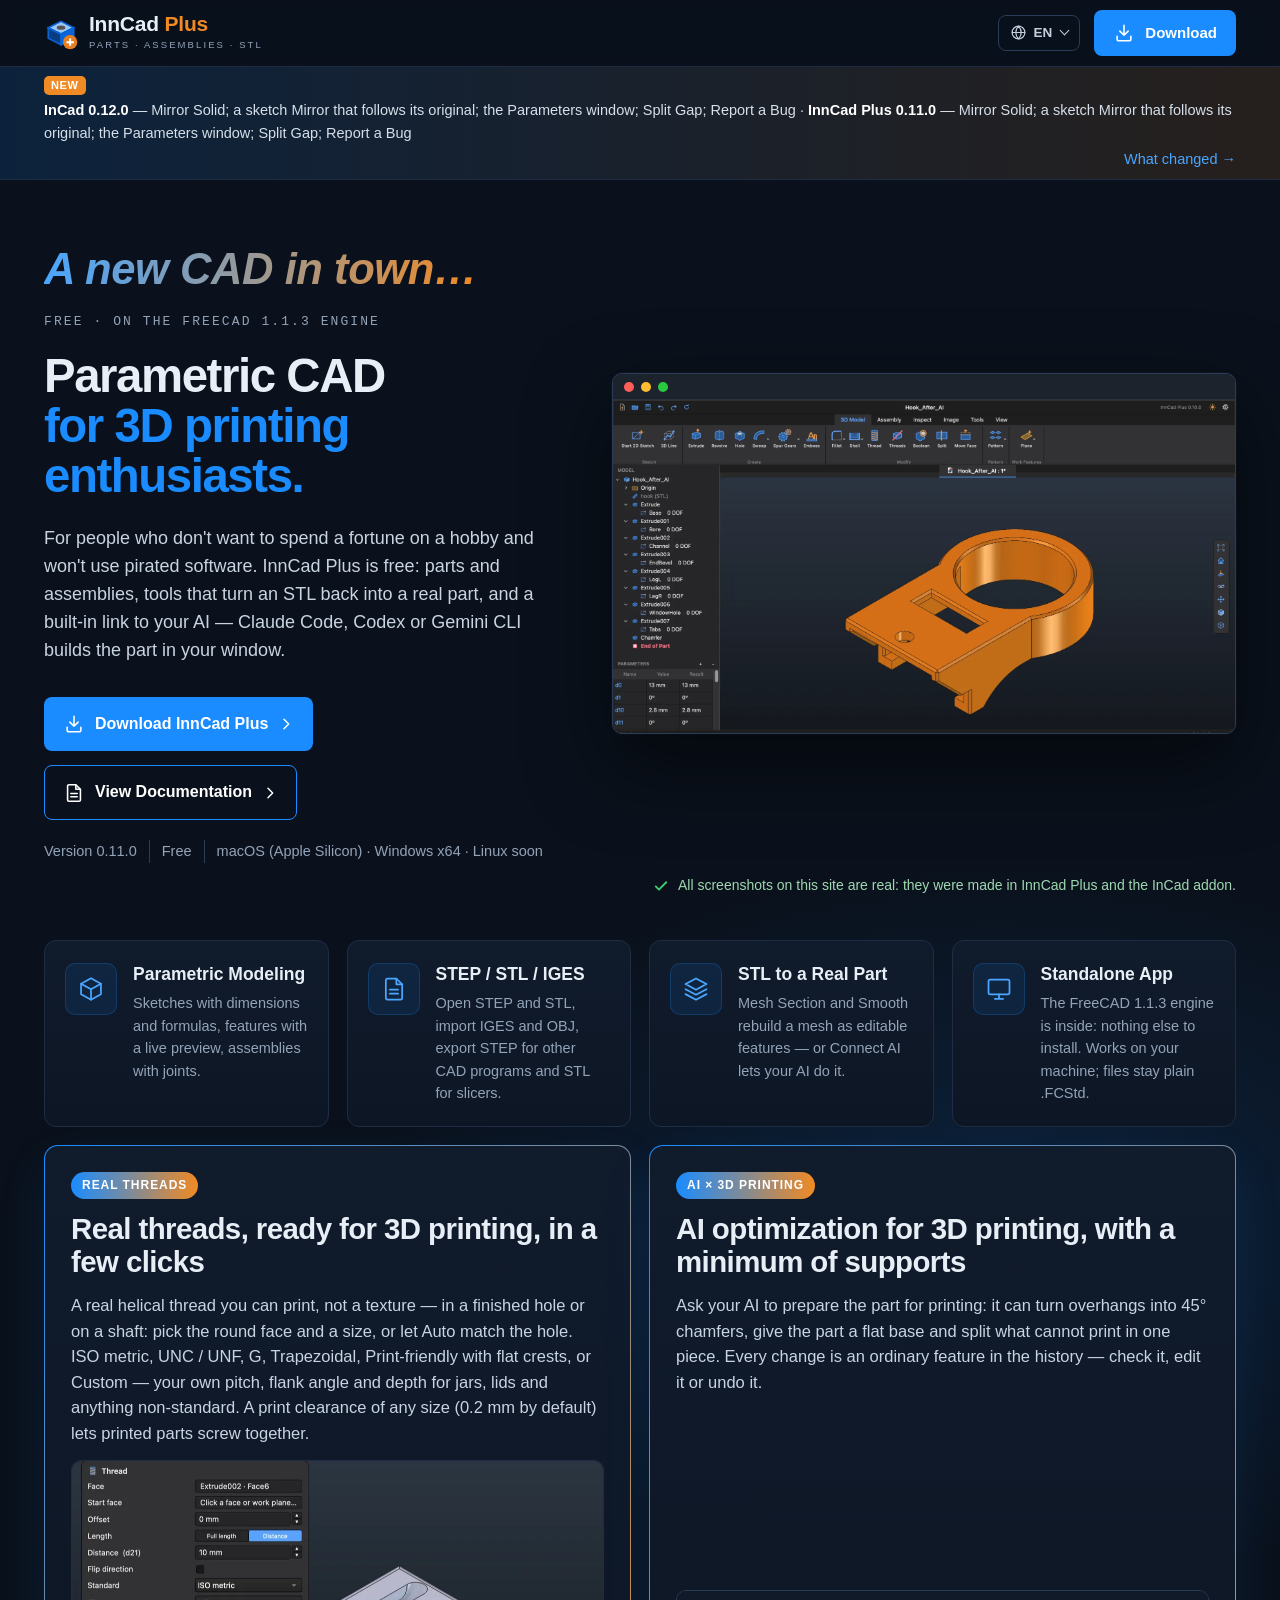
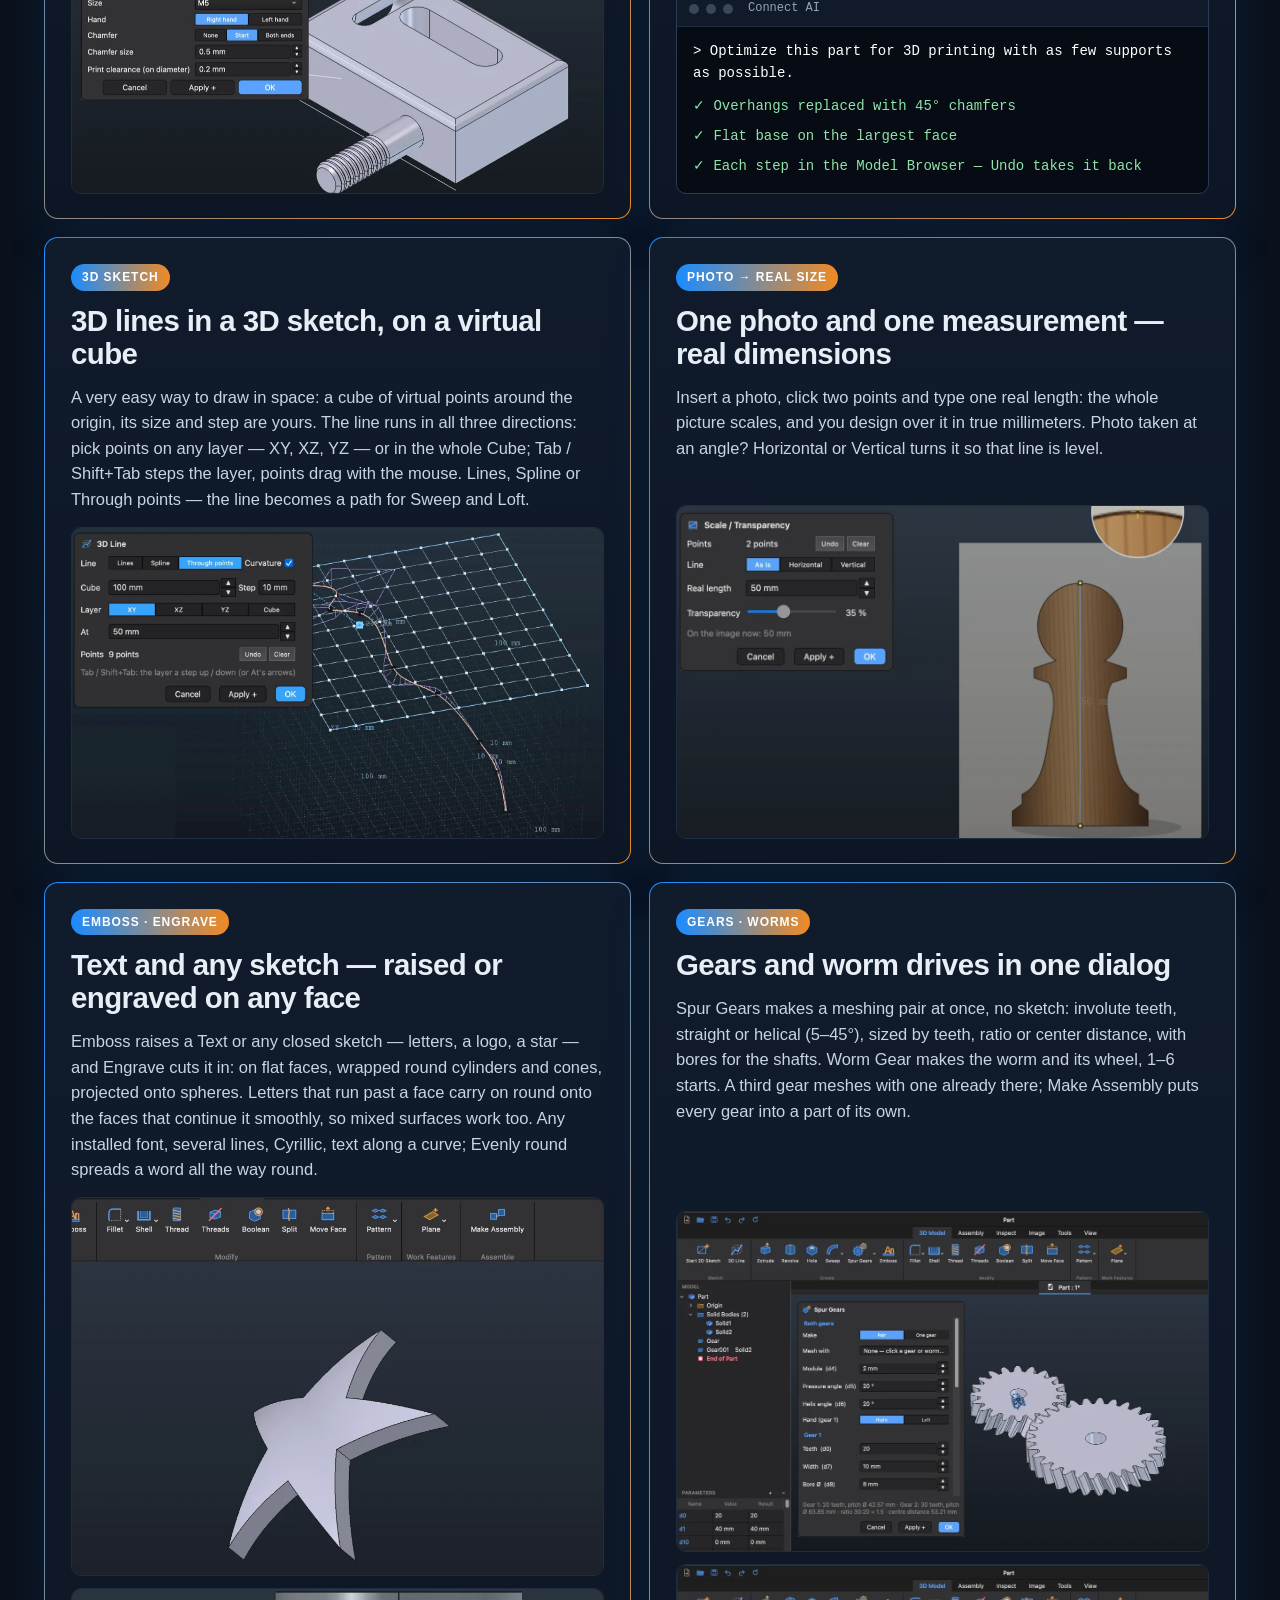
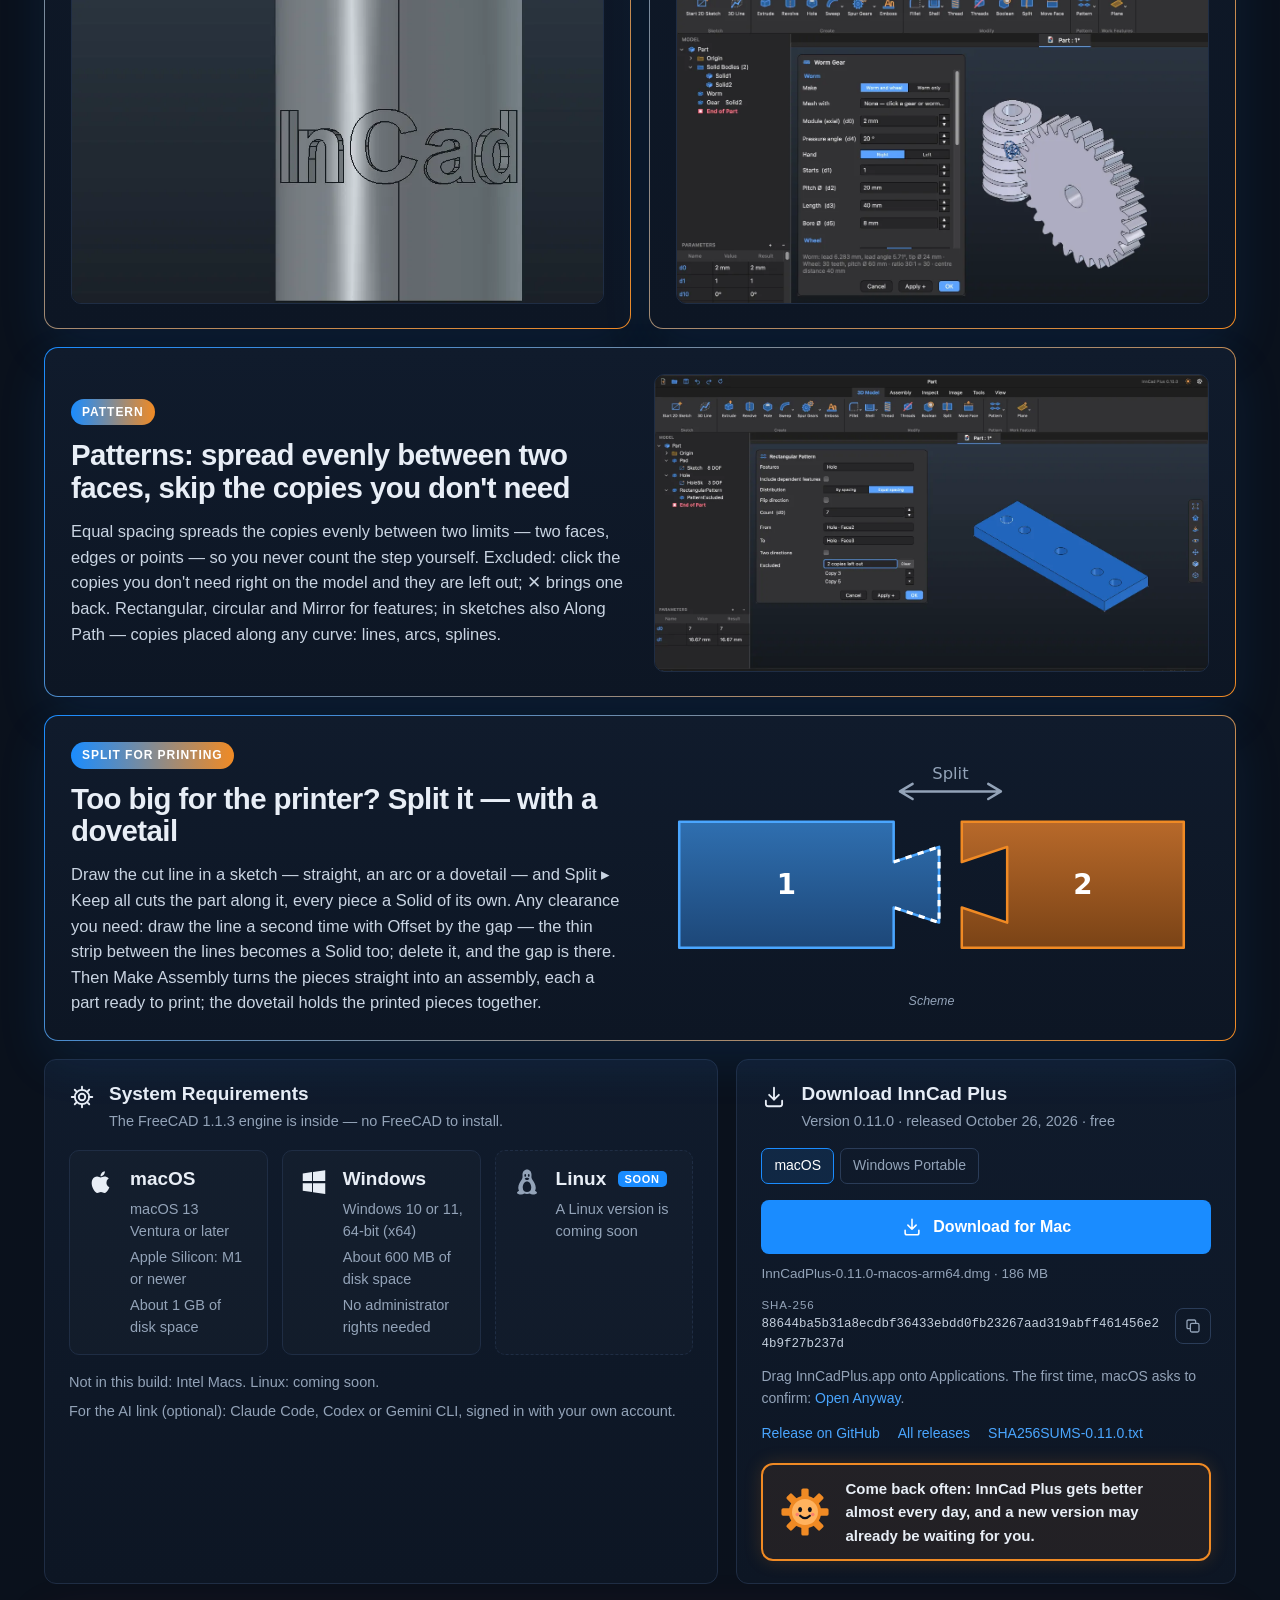
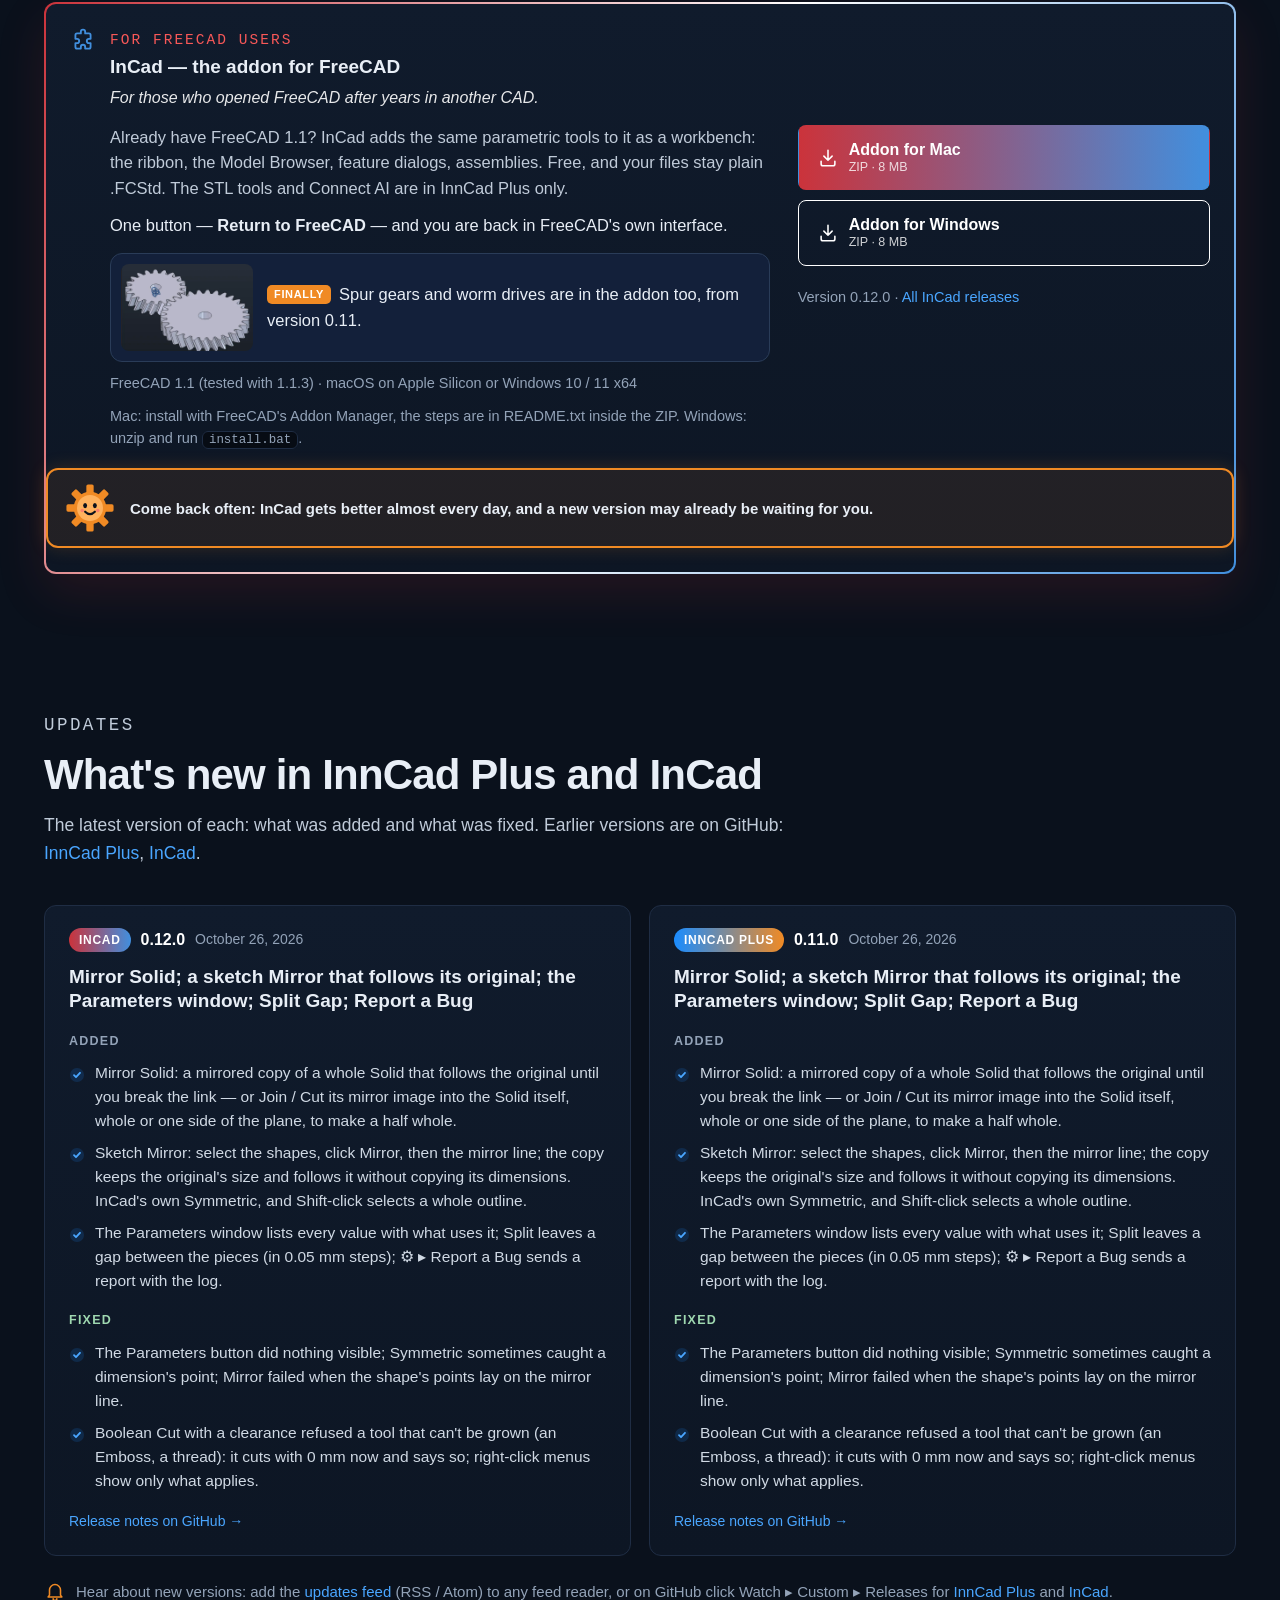
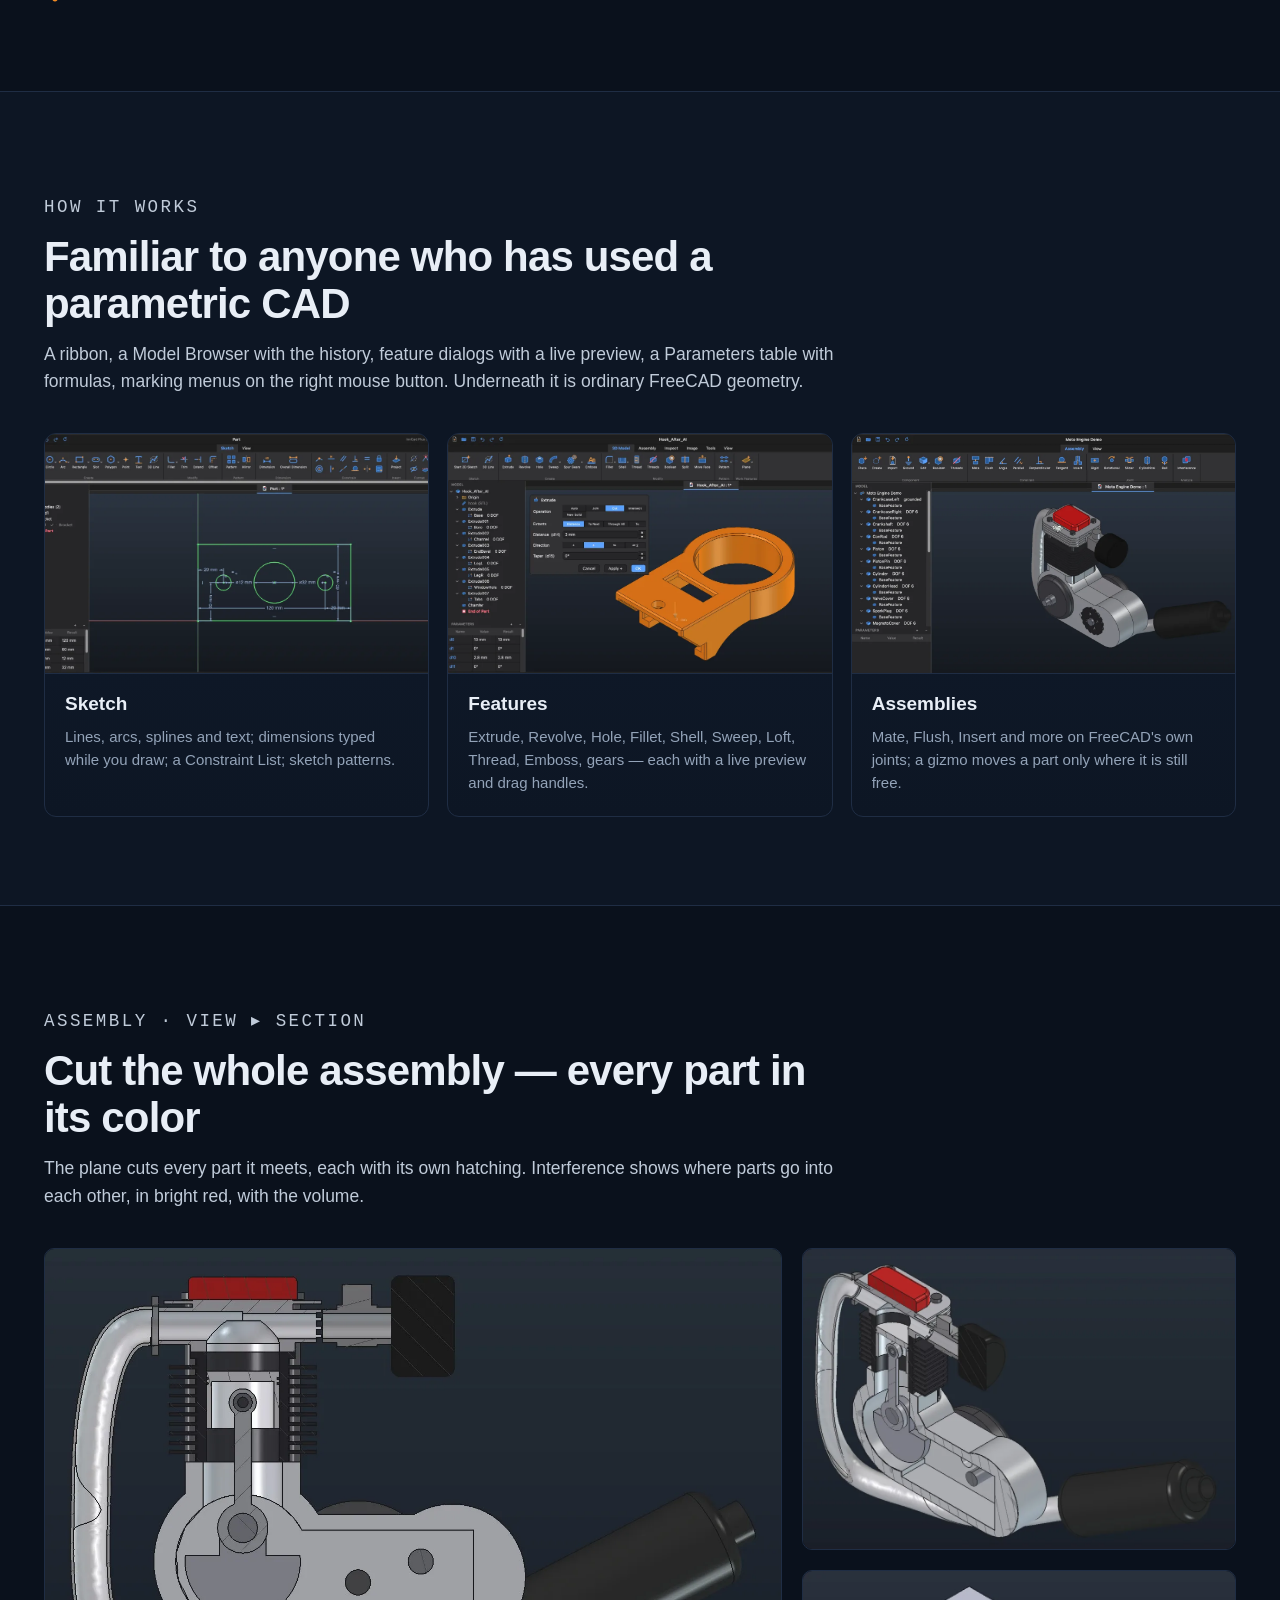
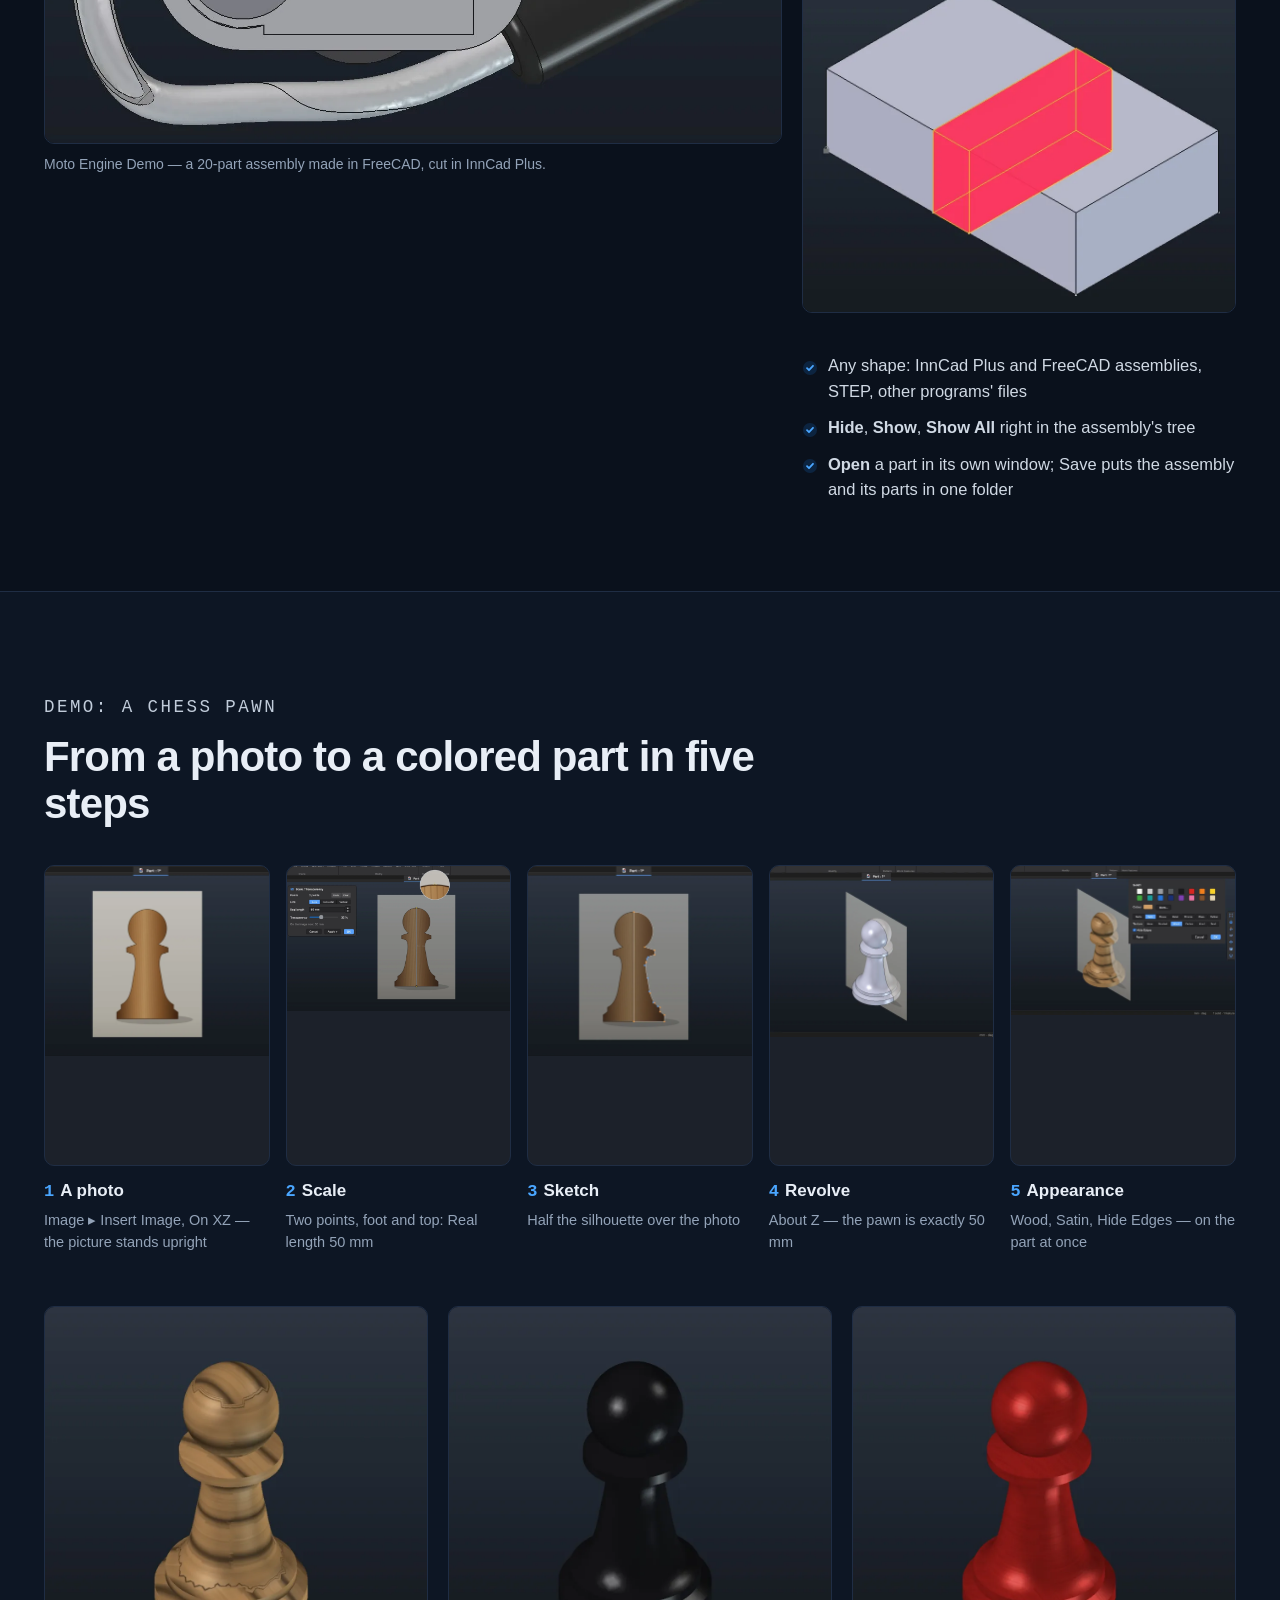
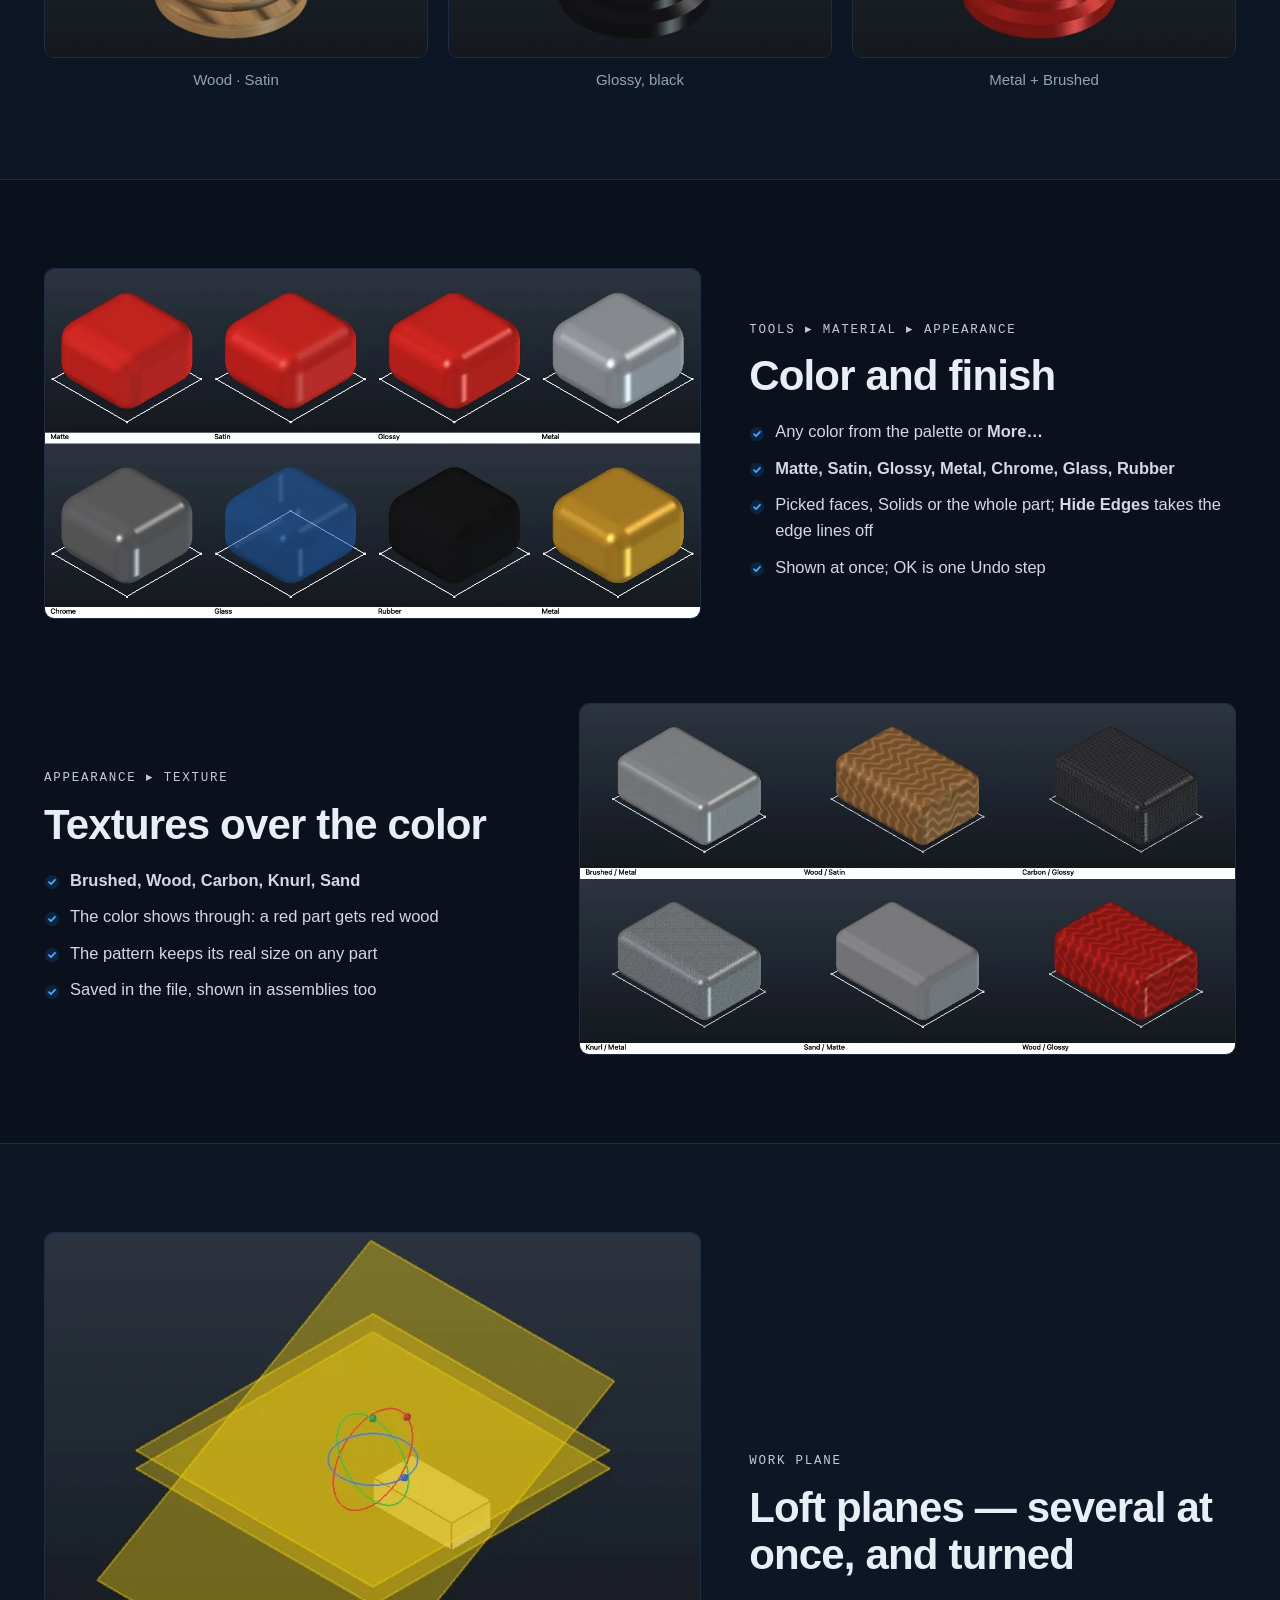
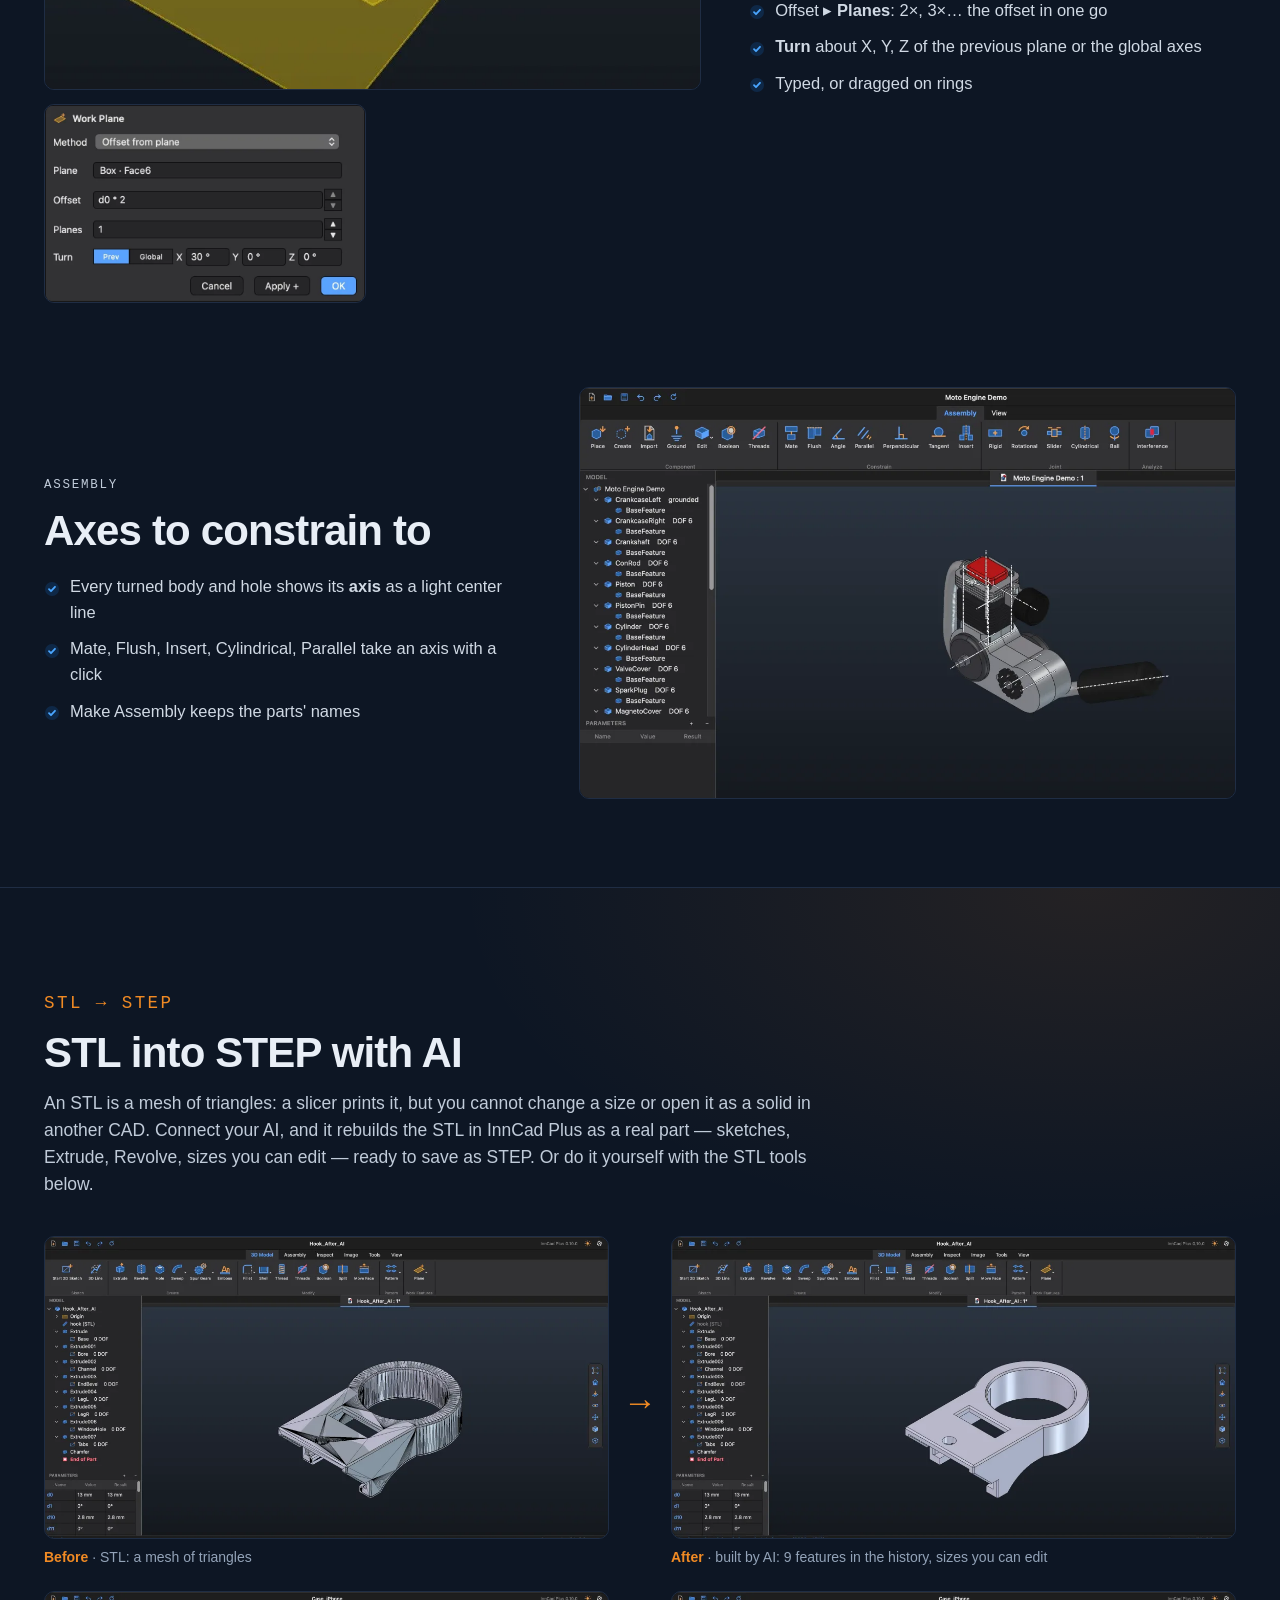
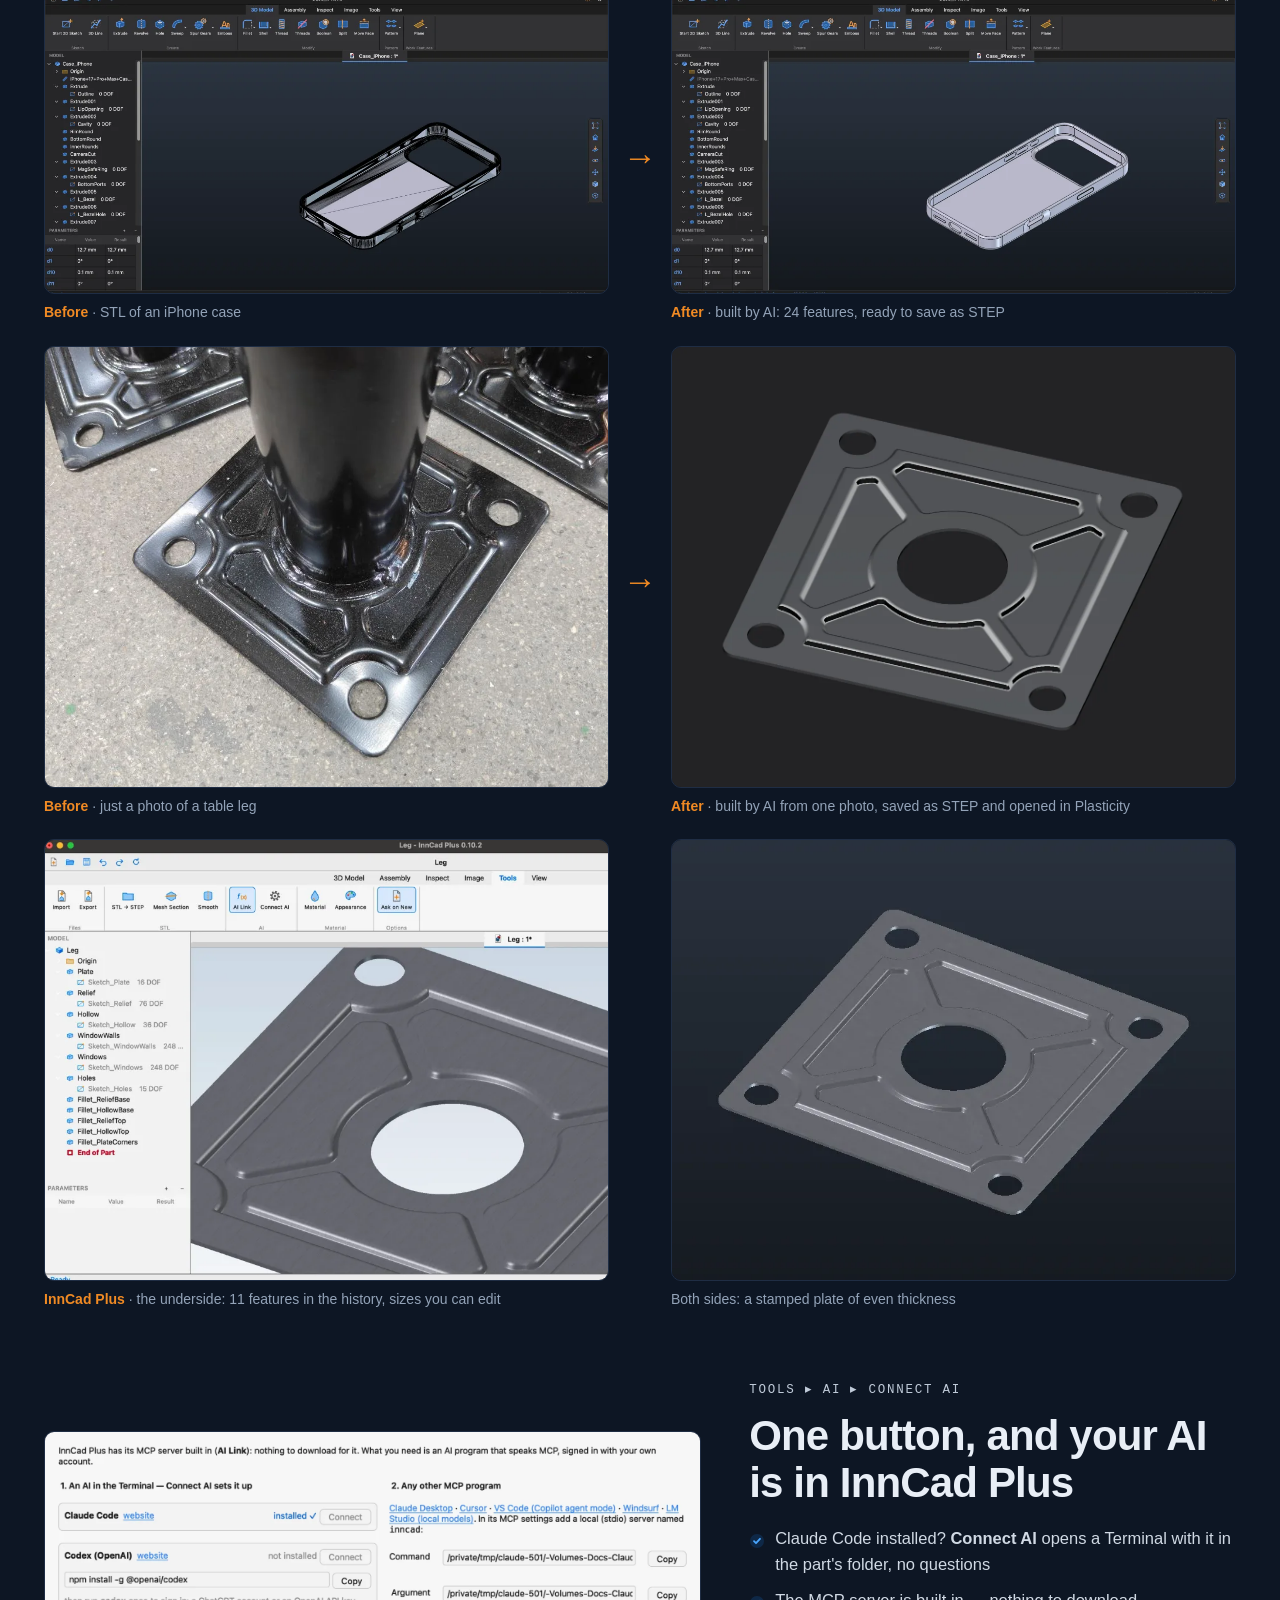
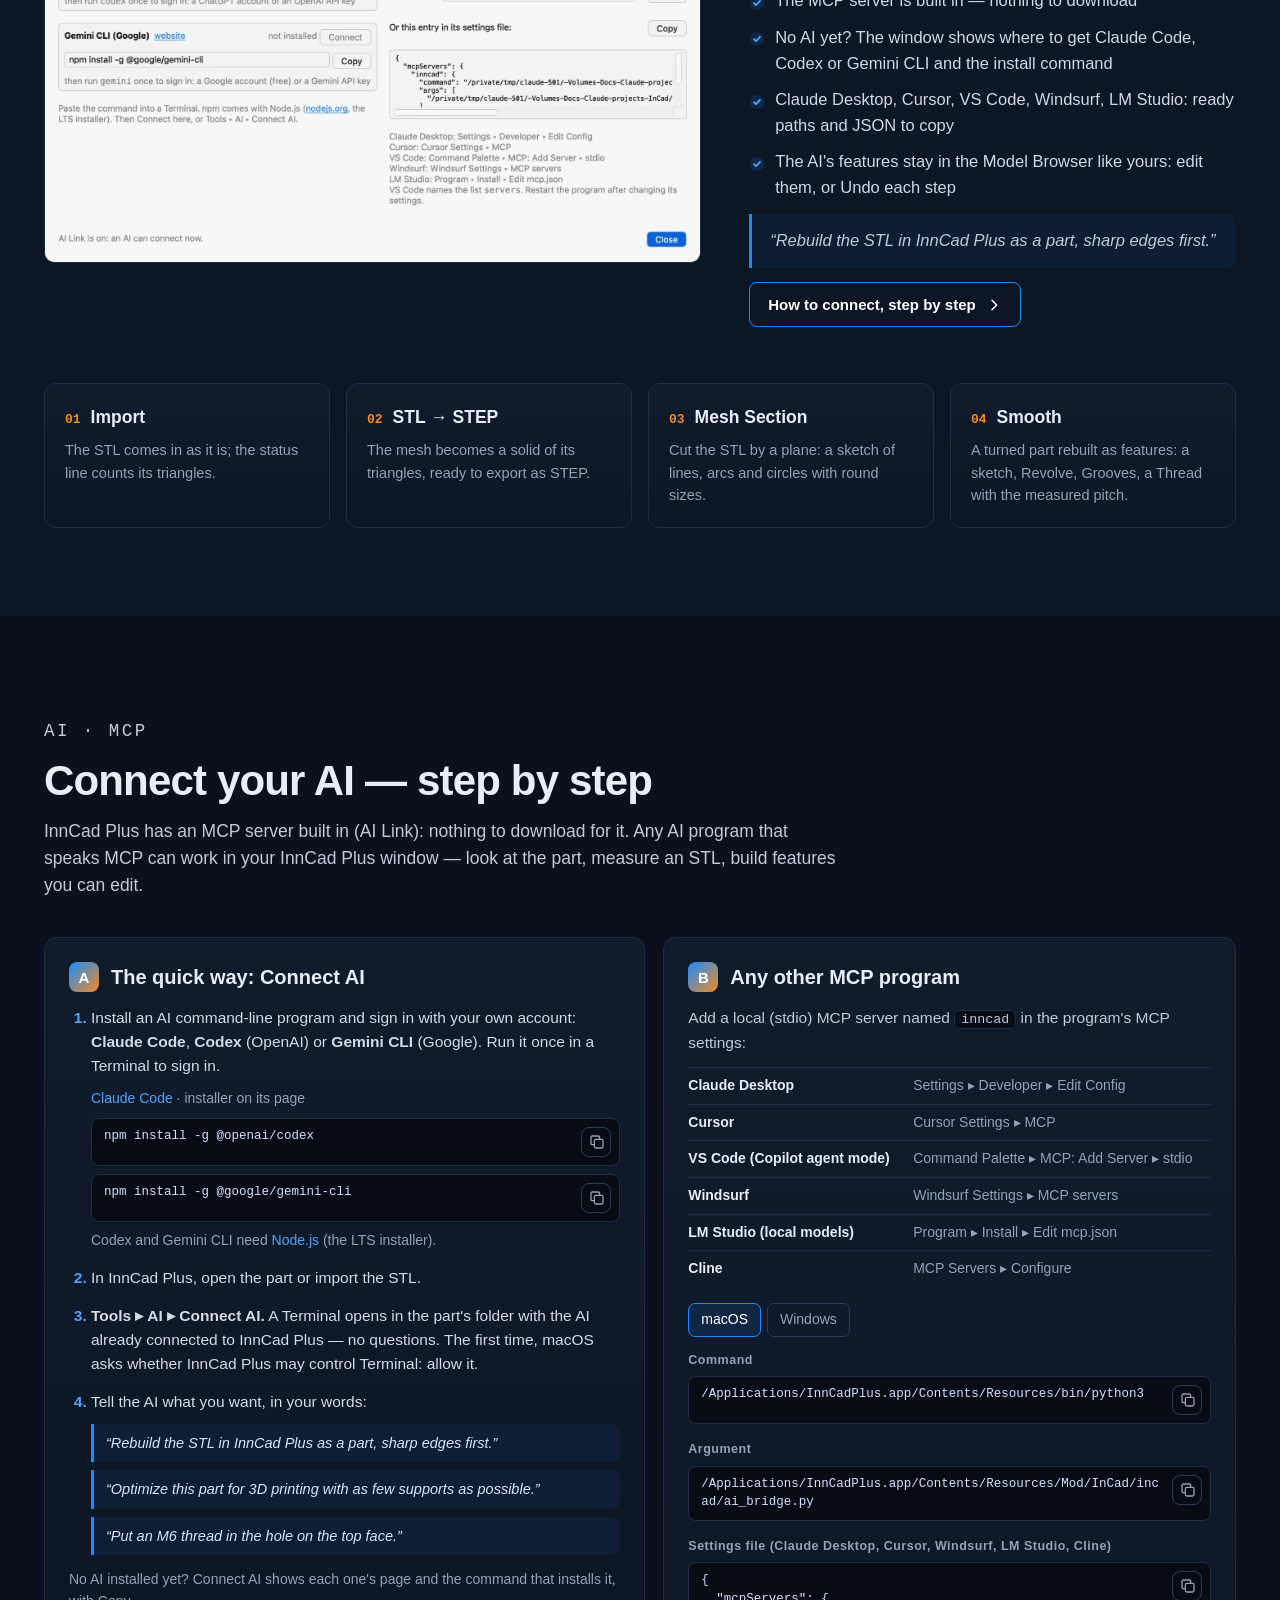
==== commit b4799dc3: "InnCad Plus 0.11.0 and InCad 0.12.0: downloads, news, manuals; come back often, with a winking gear" ====
--- a/index.html
+++ b/index.html
@@ -22,7 +22,7 @@
 <meta property="og:image" content="https://inncad.com/og.jpg">
 <meta name="twitter:card" content="summary_large_image">
 <link rel="icon" href="icon.svg" type="image/svg+xml">
-<link rel="stylesheet" href="style.css?v=124b07a3">
+<link rel="stylesheet" href="style.css?v=78bd5b38">
 <script>document.documentElement.classList.add("js")</script>
 </head>
 <body>
@@ -42,7 +42,7 @@
     <a class="btn primary small" href="#download"><svg class="i" viewBox="0 0 24 24" aria-hidden="true"><path d="M12 3.5v11m0 0-4.5-4.5m4.5 4.5 4.5-4.5M4.5 15.5v3a2 2 0 0 0 2 2h11a2 2 0 0 0 2-2v-3"/></svg><span>Download</span></a>
   </div>
 </div></header>
-<div class="newsbar"><div class="wrap"><a href="#updates"><span class="tag-new">New</span><span class="what"><b>InCad 0.11.4</b> — Every plane of a row can be edited; work features on 3D Line points; a 3D Line hides like a sketch · <b>InnCad Plus 0.10.4</b> — Every plane of a row can be edited; work features on 3D Line points; a 3D Line hides like a sketch</span><span class="go">What changed →</span></a></div></div>
+<div class="newsbar"><div class="wrap"><a href="#updates"><span class="tag-new">New</span><span class="what"><b>InCad 0.12.0</b> — Mirror Solid; a sketch Mirror that follows its original; the Parameters window; Split Gap; Report a Bug · <b>InnCad Plus 0.11.0</b> — Mirror Solid; a sketch Mirror that follows its original; the Parameters window; Split Gap; Report a Bug</span><span class="go">What changed →</span></a></div></div>
 
 <main id="top">
 <div class="hero"><div class="wrap">
@@ -56,7 +56,7 @@
         <a class="btn primary" href="#download"><svg class="i" viewBox="0 0 24 24" aria-hidden="true"><path d="M12 3.5v11m0 0-4.5-4.5m4.5 4.5 4.5-4.5M4.5 15.5v3a2 2 0 0 0 2 2h11a2 2 0 0 0 2-2v-3"/></svg>Download InnCad Plus<svg class="i chev" viewBox="0 0 24 24" aria-hidden="true"><path d="m9 5 7 7-7 7"/></svg></a>
         <a class="btn outline" href="#docs"><svg class="i" viewBox="0 0 24 24" aria-hidden="true"><path d="M14 3H6.5A1.5 1.5 0 0 0 5 4.5v15A1.5 1.5 0 0 0 6.5 21h11a1.5 1.5 0 0 0 1.5-1.5V8z"/><path d="M14 3v5h5M8.5 12.5h7M8.5 16h7"/></svg>View Documentation<svg class="i chev" viewBox="0 0 24 24" aria-hidden="true"><path d="m9 5 7 7-7 7"/></svg></a>
       </div>
-      <p class="meta"><span>Version 0.10.4</span><i></i><span>Free</span><i></i><span>macOS (Apple Silicon) · Windows x64 · Linux soon</span></p>
+      <p class="meta"><span>Version 0.11.0</span><i></i><span>Free</span><i></i><span>macOS (Apple Silicon) · Windows x64 · Linux soon</span></p>
     </div>
     <div class="window"><div class="bar"><i></i><i></i><i></i></div><div class=""><a class="zoom" href="img/hero.webp?v=947d2b0a"><img src="img/hero.webp?v=947d2b0a" alt="The InnCad Plus window: ribbon, Model Browser, Parameters and a part" width="1800" height="963" loading="lazy" decoding="async"></a></div></div>
   </div>
@@ -164,28 +164,29 @@
 
     <div class="box dlbox" id="download">
       <div class="boxhead"><svg class="i" viewBox="0 0 24 24" aria-hidden="true"><path d="M12 3.5v11m0 0-4.5-4.5m4.5 4.5 4.5-4.5M4.5 15.5v3a2 2 0 0 0 2 2h11a2 2 0 0 0 2-2v-3"/></svg><div><h3>Download InnCad Plus</h3>
-        <p>Version 0.10.4 · released October 26, 2026 · free</p></div></div>
+        <p>Version 0.11.0 · released October 26, 2026 · free</p></div></div>
       <div class="tabs" role="tablist">
         <button type="button" role="tab" data-pf="pf-mac">macOS</button>
         <button type="button" role="tab" data-pf="pf-zip">Windows Portable</button>
       </div>
       <div class="pf" id="pf-mac"><h4>macOS</h4>
-        <a class="btn primary" href="https://github.com/Igr11/InnCadPlus-releases/releases/download/v0.10.4/InnCadPlus-0.10.4-macos-arm64.dmg"><svg class="i" viewBox="0 0 24 24" aria-hidden="true"><path d="M12 3.5v11m0 0-4.5-4.5m4.5 4.5 4.5-4.5M4.5 15.5v3a2 2 0 0 0 2 2h11a2 2 0 0 0 2-2v-3"/></svg>Download for Mac</a>
-        <p class="file">InnCadPlus-0.10.4-macos-arm64.dmg · 187 MB</p>
-        <div class="sha"><div><small>SHA-256</small><code>68ad507ff0a78693415476de702bf152d9c42de54e03e83156f78dd8874c876e</code></div>
-          <button class="copy" type="button" data-copy="68ad507ff0a78693415476de702bf152d9c42de54e03e83156f78dd8874c876e" data-ok="Copied" aria-label="Copy SHA-256"><svg class="i" viewBox="0 0 24 24" aria-hidden="true"><rect x="8.5" y="8.5" width="11.5" height="11.5" rx="2"/><path d="M15.5 8.5V5.5A1.5 1.5 0 0 0 14 4H5.5A1.5 1.5 0 0 0 4 5.5V14a1.5 1.5 0 0 0 1.5 1.5h3"/></svg></button></div>
+        <a class="btn primary" href="https://github.com/Igr11/InnCadPlus-releases/releases/download/v0.11.0/InnCadPlus-0.11.0-macos-arm64.dmg"><svg class="i" viewBox="0 0 24 24" aria-hidden="true"><path d="M12 3.5v11m0 0-4.5-4.5m4.5 4.5 4.5-4.5M4.5 15.5v3a2 2 0 0 0 2 2h11a2 2 0 0 0 2-2v-3"/></svg>Download for Mac</a>
+        <p class="file">InnCadPlus-0.11.0-macos-arm64.dmg · 186 MB</p>
+        <div class="sha"><div><small>SHA-256</small><code>88644ba5b31a8ecdbf36433ebdd0fb23267aad319abff461456e24b9f27b237d</code></div>
+          <button class="copy" type="button" data-copy="88644ba5b31a8ecdbf36433ebdd0fb23267aad319abff461456e24b9f27b237d" data-ok="Copied" aria-label="Copy SHA-256"><svg class="i" viewBox="0 0 24 24" aria-hidden="true"><rect x="8.5" y="8.5" width="11.5" height="11.5" rx="2"/><path d="M15.5 8.5V5.5A1.5 1.5 0 0 0 14 4H5.5A1.5 1.5 0 0 0 4 5.5V14a1.5 1.5 0 0 0 1.5 1.5h3"/></svg></button></div>
         <p class="note">Drag InnCadPlus.app onto Applications. The first time, macOS asks to confirm: <a href="#faq-mac">Open Anyway</a>.</p></div>
       <div class="pf" id="pf-zip"><h4>Windows Portable</h4>
-        <a class="btn primary" href="https://github.com/Igr11/InnCadPlus-releases/releases/download/v0.10.4/InnCadPlus-0.10.4-windows-x64.zip"><svg class="i" viewBox="0 0 24 24" aria-hidden="true"><path d="M12 3.5v11m0 0-4.5-4.5m4.5 4.5 4.5-4.5M4.5 15.5v3a2 2 0 0 0 2 2h11a2 2 0 0 0 2-2v-3"/></svg>Download Windows Portable</a>
-        <p class="file">InnCadPlus-0.10.4-windows-x64.zip · 188 MB</p>
-        <div class="sha"><div><small>SHA-256</small><code>f5399509053990772e35dd4967313e52fdbcf8cd2fe3569547a1acb125a92bc1</code></div>
-          <button class="copy" type="button" data-copy="f5399509053990772e35dd4967313e52fdbcf8cd2fe3569547a1acb125a92bc1" data-ok="Copied" aria-label="Copy SHA-256"><svg class="i" viewBox="0 0 24 24" aria-hidden="true"><rect x="8.5" y="8.5" width="11.5" height="11.5" rx="2"/><path d="M15.5 8.5V5.5A1.5 1.5 0 0 0 14 4H5.5A1.5 1.5 0 0 0 4 5.5V14a1.5 1.5 0 0 0 1.5 1.5h3"/></svg></button></div>
+        <a class="btn primary" href="https://github.com/Igr11/InnCadPlus-releases/releases/download/v0.11.0/InnCadPlus-0.11.0-windows-x64.zip"><svg class="i" viewBox="0 0 24 24" aria-hidden="true"><path d="M12 3.5v11m0 0-4.5-4.5m4.5 4.5 4.5-4.5M4.5 15.5v3a2 2 0 0 0 2 2h11a2 2 0 0 0 2-2v-3"/></svg>Download Windows Portable</a>
+        <p class="file">InnCadPlus-0.11.0-windows-x64.zip · 188 MB</p>
+        <div class="sha"><div><small>SHA-256</small><code>740b39d407f6d56f1f34fae2cdfeb226abb316abe75e7d65b7f31e55c1d9ed58</code></div>
+          <button class="copy" type="button" data-copy="740b39d407f6d56f1f34fae2cdfeb226abb316abe75e7d65b7f31e55c1d9ed58" data-ok="Copied" aria-label="Copy SHA-256"><svg class="i" viewBox="0 0 24 24" aria-hidden="true"><rect x="8.5" y="8.5" width="11.5" height="11.5" rx="2"/><path d="M15.5 8.5V5.5A1.5 1.5 0 0 0 14 4H5.5A1.5 1.5 0 0 0 4 5.5V14a1.5 1.5 0 0 0 1.5 1.5h3"/></svg></button></div>
         <p class="note"><b>No installation needed. Unzip and use.</b> Use a short path with Latin letters only, then run <code>InnCadPlus.exe</code>.</p></div>
       <div class="links">
-        <a href="https://github.com/Igr11/InnCadPlus-releases/releases/tag/v0.10.4">Release on GitHub</a>
+        <a href="https://github.com/Igr11/InnCadPlus-releases/releases/tag/v0.11.0">Release on GitHub</a>
         <a href="https://github.com/Igr11/InnCadPlus-releases/releases">All releases</a>
-        <a href="https://github.com/Igr11/InnCadPlus-releases/releases/download/v0.10.4/SHA256SUMS-0.10.4.txt">SHA256SUMS-0.10.4.txt</a>
-      </div>
+        <a href="https://github.com/Igr11/InnCadPlus-releases/releases/download/v0.11.0/SHA256SUMS-0.11.0.txt">SHA256SUMS-0.11.0.txt</a>
+      </div>
+      <div class="fresh"><svg class="buddy" viewBox="0 0 64 64" aria-hidden="true"><g class="gear"><rect x="27.5" y="3" width="9" height="13" rx="2" transform="rotate(0 32 32)"/><rect x="27.5" y="3" width="9" height="13" rx="2" transform="rotate(45 32 32)"/><rect x="27.5" y="3" width="9" height="13" rx="2" transform="rotate(90 32 32)"/><rect x="27.5" y="3" width="9" height="13" rx="2" transform="rotate(135 32 32)"/><rect x="27.5" y="3" width="9" height="13" rx="2" transform="rotate(180 32 32)"/><rect x="27.5" y="3" width="9" height="13" rx="2" transform="rotate(225 32 32)"/><rect x="27.5" y="3" width="9" height="13" rx="2" transform="rotate(270 32 32)"/><rect x="27.5" y="3" width="9" height="13" rx="2" transform="rotate(315 32 32)"/><circle cx="32" cy="32" r="20"/><circle class="hub" cx="32" cy="32" r="16"/></g><g class="face"><ellipse class="eye" cx="26" cy="29" rx="2.4" ry="3.2"/><ellipse class="eye wink" cx="38" cy="29" rx="2.4" ry="3.2"/><circle class="cheek" cx="22.5" cy="35" r="2.2"/><circle class="cheek" cx="41.5" cy="35" r="2.2"/><path class="smile" d="M26 36.5 q6 6 12 0"/></g></svg><p>Come back often: InnCad Plus gets better almost every day, and a new version may already be waiting for you.</p></div>
     </div>
   </div>
 
@@ -202,11 +203,12 @@
         <p class="note">Mac: install with FreeCAD's Addon Manager, the steps are in README.txt inside the ZIP. Windows: unzip and run <code>install.bat</code>.</p>
       </div>
       <div class="addon-dl">
-        <a class="btn primary" href="https://github.com/Igr11/InCad/releases/download/v0.11.4/InCad-0.11.4-2026-10-26-3251cea-macOS-arm64.zip"><svg class="i" viewBox="0 0 24 24" aria-hidden="true"><path d="M12 3.5v11m0 0-4.5-4.5m4.5 4.5 4.5-4.5M4.5 15.5v3a2 2 0 0 0 2 2h11a2 2 0 0 0 2-2v-3"/></svg><span>Addon for Mac<small>ZIP · 8 MB</small></span></a>
-        <a class="btn outline" href="https://github.com/Igr11/InCad/releases/download/v0.11.4/InCad-0.11.4-2026-10-26-3251cea-Windows-x64.zip"><svg class="i" viewBox="0 0 24 24" aria-hidden="true"><path d="M12 3.5v11m0 0-4.5-4.5m4.5 4.5 4.5-4.5M4.5 15.5v3a2 2 0 0 0 2 2h11a2 2 0 0 0 2-2v-3"/></svg><span>Addon for Windows<small>ZIP · 8 MB</small></span></a>
-        <p class="note">Version 0.11.4 · <a href="https://github.com/Igr11/InCad/releases">All InCad releases</a></p>
-      </div>
-    </div>
+        <a class="btn primary" href="https://github.com/Igr11/InCad/releases/download/v0.12.0/InCad-0.12.0-2026-10-26-544f55b-macOS-arm64.zip"><svg class="i" viewBox="0 0 24 24" aria-hidden="true"><path d="M12 3.5v11m0 0-4.5-4.5m4.5 4.5 4.5-4.5M4.5 15.5v3a2 2 0 0 0 2 2h11a2 2 0 0 0 2-2v-3"/></svg><span>Addon for Mac<small>ZIP · 8 MB</small></span></a>
+        <a class="btn outline" href="https://github.com/Igr11/InCad/releases/download/v0.12.0/InCad-0.12.0-2026-10-26-544f55b-Windows-x64.zip"><svg class="i" viewBox="0 0 24 24" aria-hidden="true"><path d="M12 3.5v11m0 0-4.5-4.5m4.5 4.5 4.5-4.5M4.5 15.5v3a2 2 0 0 0 2 2h11a2 2 0 0 0 2-2v-3"/></svg><span>Addon for Windows<small>ZIP · 8 MB</small></span></a>
+        <p class="note">Version 0.12.0 · <a href="https://github.com/Igr11/InCad/releases">All InCad releases</a></p>
+      </div>
+    </div>
+    <div class="fresh"><svg class="buddy" viewBox="0 0 64 64" aria-hidden="true"><g class="gear"><rect x="27.5" y="3" width="9" height="13" rx="2" transform="rotate(0 32 32)"/><rect x="27.5" y="3" width="9" height="13" rx="2" transform="rotate(45 32 32)"/><rect x="27.5" y="3" width="9" height="13" rx="2" transform="rotate(90 32 32)"/><rect x="27.5" y="3" width="9" height="13" rx="2" transform="rotate(135 32 32)"/><rect x="27.5" y="3" width="9" height="13" rx="2" transform="rotate(180 32 32)"/><rect x="27.5" y="3" width="9" height="13" rx="2" transform="rotate(225 32 32)"/><rect x="27.5" y="3" width="9" height="13" rx="2" transform="rotate(270 32 32)"/><rect x="27.5" y="3" width="9" height="13" rx="2" transform="rotate(315 32 32)"/><circle cx="32" cy="32" r="20"/><circle class="hub" cx="32" cy="32" r="16"/></g><g class="face"><ellipse class="eye" cx="26" cy="29" rx="2.4" ry="3.2"/><ellipse class="eye wink" cx="38" cy="29" rx="2.4" ry="3.2"/><circle class="cheek" cx="22.5" cy="35" r="2.2"/><circle class="cheek" cx="41.5" cy="35" r="2.2"/><path class="smile" d="M26 36.5 q6 6 12 0"/></g></svg><p>Come back often: InCad gets better almost every day, and a new version may already be waiting for you.</p></div>
   </div>
 </div></div>
 
@@ -216,13 +218,13 @@
     <h2>What's new in InnCad Plus and InCad</h2>
     <p>The latest version of each: what was added and what was fixed. Earlier versions are on GitHub: <a href="https://github.com/Igr11/InnCadPlus-releases/releases">InnCad Plus</a>, <a href="https://github.com/Igr11/InCad/releases">InCad</a>.</p>
   </div>
-  <div class="upd-grid"><article class="box upd" id="update-incad-0.11.4">
-      <p class="upd-head"><span class="prod incad">InCad</span><b>0.11.4</b><time datetime="2026-10-26">October 26, 2026</time></p>
-      <h3>Every plane of a row can be edited; work features on 3D Line points; a 3D Line hides like a sketch</h3><h4 class="added">Added</h4><ul class="ticks"><li>Double-click a work plane (in the browser or in the view) to open its dialog; with a row of planes, each plane has its own offset and Turn rings, and a click on another plane of the row moves the dialog there.</li><li>Point fields offer a 3D Line&#x27;s ends and the points it passes through, and work points: a plane square to the line at its start for a sketch to sweep or loft along it; the work feature follows the line when it changes.</li><li>Angle around edge and Normal to edge at point take an origin or work axis as the edge.</li></ul><h4 class="fixed">Fixed</h4><ul class="ticks"><li>Only the first plane of a row could be turned; Planes typed on another plane of the row made a second row; a row&#x27;s first plane switched to another method kept the others tied to it.</li><li>A 3D Line (and a sketch&#x27;s Text) could not be hidden; now Hide / Show and Show All / Hide All Sketches treat it as a sketch, and a 3D Line a Sweep uses hides.</li><li>Work features: corners clicked again in Edit stay tied to the part; Midpoint of edge lies halfway along arcs and curves; Edge meets plane and Two edges meet refuse what does not meet; Angle about an origin axis works.</li><li>Picks that cannot work (parallel planes, three points in a line, the same point twice, a circle for an axis, another Solid&#x27;s face) are refused in plain words.</li></ul>
-      <a class="more" href="https://github.com/Igr11/InCad/releases/tag/v0.11.4">Release notes on GitHub →</a></article><article class="box upd" id="update-plus-0.10.4">
-      <p class="upd-head"><span class="prod plus">InnCad Plus</span><b>0.10.4</b><time datetime="2026-10-26">October 26, 2026</time></p>
-      <h3>Every plane of a row can be edited; work features on 3D Line points; a 3D Line hides like a sketch</h3><h4 class="added">Added</h4><ul class="ticks"><li>Double-click a work plane (in the browser or in the view) to open its dialog; with a row of planes, each plane has its own offset and Turn rings, and a click on another plane of the row moves the dialog there.</li><li>Point fields offer a 3D Line&#x27;s ends and the points it passes through, and work points: a plane square to the line at its start for a sketch to sweep or loft along it; the work feature follows the line when it changes.</li><li>Angle around edge and Normal to edge at point take an origin or work axis as the edge.</li></ul><h4 class="fixed">Fixed</h4><ul class="ticks"><li>Only the first plane of a row could be turned; Planes typed on another plane of the row made a second row; a row&#x27;s first plane switched to another method kept the others tied to it.</li><li>A 3D Line (and a sketch&#x27;s Text) could not be hidden; now Hide / Show and Show All / Hide All Sketches treat it as a sketch, and a 3D Line a Sweep uses hides.</li><li>Work features: corners clicked again in Edit stay tied to the part; Midpoint of edge lies halfway along arcs and curves; Edge meets plane and Two edges meet refuse what does not meet; Angle about an origin axis works.</li><li>Picks that cannot work (parallel planes, three points in a line, the same point twice, a circle for an axis, another Solid&#x27;s face) are refused in plain words.</li></ul>
-      <a class="more" href="https://github.com/Igr11/InnCadPlus-releases/releases/tag/v0.10.4">Release notes on GitHub →</a></article></div>
+  <div class="upd-grid"><article class="box upd" id="update-incad-0.12.0">
+      <p class="upd-head"><span class="prod incad">InCad</span><b>0.12.0</b><time datetime="2026-10-26">October 26, 2026</time></p>
+      <h3>Mirror Solid; a sketch Mirror that follows its original; the Parameters window; Split Gap; Report a Bug</h3><h4 class="added">Added</h4><ul class="ticks"><li>Mirror Solid: a mirrored copy of a whole Solid that follows the original until you break the link — or Join / Cut its mirror image into the Solid itself, whole or one side of the plane, to make a half whole.</li><li>Sketch Mirror: select the shapes, click Mirror, then the mirror line; the copy keeps the original&#x27;s size and follows it without copying its dimensions. InCad&#x27;s own Symmetric, and Shift-click selects a whole outline.</li><li>The Parameters window lists every value with what uses it; Split leaves a gap between the pieces (in 0.05 mm steps); ⚙ ▸ Report a Bug sends a report with the log.</li></ul><h4 class="fixed">Fixed</h4><ul class="ticks"><li>The Parameters button did nothing visible; Symmetric sometimes caught a dimension&#x27;s point; Mirror failed when the shape&#x27;s points lay on the mirror line.</li><li>Boolean Cut with a clearance refused a tool that can&#x27;t be grown (an Emboss, a thread): it cuts with 0 mm now and says so; right-click menus show only what applies.</li></ul>
+      <a class="more" href="https://github.com/Igr11/InCad/releases/tag/v0.12.0">Release notes on GitHub →</a></article><article class="box upd" id="update-plus-0.11.0">
+      <p class="upd-head"><span class="prod plus">InnCad Plus</span><b>0.11.0</b><time datetime="2026-10-26">October 26, 2026</time></p>
+      <h3>Mirror Solid; a sketch Mirror that follows its original; the Parameters window; Split Gap; Report a Bug</h3><h4 class="added">Added</h4><ul class="ticks"><li>Mirror Solid: a mirrored copy of a whole Solid that follows the original until you break the link — or Join / Cut its mirror image into the Solid itself, whole or one side of the plane, to make a half whole.</li><li>Sketch Mirror: select the shapes, click Mirror, then the mirror line; the copy keeps the original&#x27;s size and follows it without copying its dimensions. InCad&#x27;s own Symmetric, and Shift-click selects a whole outline.</li><li>The Parameters window lists every value with what uses it; Split leaves a gap between the pieces (in 0.05 mm steps); ⚙ ▸ Report a Bug sends a report with the log.</li></ul><h4 class="fixed">Fixed</h4><ul class="ticks"><li>The Parameters button did nothing visible; Symmetric sometimes caught a dimension&#x27;s point; Mirror failed when the shape&#x27;s points lay on the mirror line.</li><li>Boolean Cut with a clearance refused a tool that can&#x27;t be grown (an Emboss, a thread): it cuts with 0 mm now and says so; right-click menus show only what applies.</li></ul>
+      <a class="more" href="https://github.com/Igr11/InnCadPlus-releases/releases/tag/v0.11.0">Release notes on GitHub →</a></article></div>
   <p class="follow"><svg class="i" viewBox="0 0 24 24" aria-hidden="true"><path d="M6 16.5V11a6 6 0 0 1 12 0v5.5l1.5 2h-15z"/><path d="M10 20.5a2 2 0 0 0 4 0"/></svg><span>Hear about new versions: add the <a href="updates.xml">updates feed</a> (RSS / Atom) to any feed reader, or on GitHub click Watch ▸ Custom ▸ Releases for <a href="https://github.com/Igr11/InnCadPlus-releases">InnCad Plus</a> and <a href="https://github.com/Igr11/InCad">InCad</a>.</span></p>
 </div></section>
 
@@ -543,13 +545,13 @@
         <p>Quick Start and What's New in five languages; the full manuals in English and Russian.</p></div>
         <a class="more" href="files/InnCadPlus-manual.pdf">Open the manual →</a></div>
       <div class="guides">
+        <div class="guide"><div class="shot"><a class="zoom" href="img/g_windows.webp?v=f2e2d20e"><img src="img/g_windows.webp?v=f2e2d20e" alt="User Manual (Windows)" width="480" height="270" loading="lazy" decoding="async"></a></div><div><h3><svg class="i" viewBox="0 0 24 24" aria-hidden="true"><rect x="3" y="4" width="18" height="12.5" rx="1.5"/><path d="M8.5 20.5h7M12 16.5v4"/></svg>User Manual (Windows)</h3><p>The same manual with Windows keys, paths and install.</p>
+        <div class="links"><a href="files/InnCadPlus-manual-windows.pdf">English <small>PDF · 396 KB</small></a><a href="files/InnCadPlus-manual-windows_ru.pdf">Русский <small>PDF · 780 KB</small></a></div></div></div>
+        <div class="guide"><div class="shot"><a class="zoom" href="img/g_manual.webp?v=07d80746"><img src="img/g_manual.webp?v=07d80746" alt="User Manual (Mac)" width="480" height="270" loading="lazy" decoding="async"></a></div><div><h3><svg class="i" viewBox="0 0 24 24" aria-hidden="true"><path d="M14 3H6.5A1.5 1.5 0 0 0 5 4.5v15A1.5 1.5 0 0 0 6.5 21h11a1.5 1.5 0 0 0 1.5-1.5V8z"/><path d="M14 3v5h5M8.5 12.5h7M8.5 16h7"/></svg>User Manual (Mac)</h3><p>Every tool step by step, with the STL and AI chapter.</p>
+        <div class="links"><a href="files/InnCadPlus-manual.pdf">English <small>PDF · 393 KB</small></a><a href="files/InnCadPlus-manual_ru.pdf">Русский <small>PDF · 774 KB</small></a></div></div></div>
         <div class="guide"><div class="shot"><a class="zoom" href="img/g_quick.webp?v=29779fe4"><img src="img/g_quick.webp?v=29779fe4" alt="Quick Start" width="480" height="270" loading="lazy" decoding="async"></a></div><div><h3><svg class="i" viewBox="0 0 24 24" aria-hidden="true"><path d="M3 5.5c3-1.3 6-1.3 9 .5 3-1.8 6-1.8 9-.5v13c-3-1.3-6-1.3-9 .5-3-1.8-6-1.8-9-.5z"/><path d="M12 6v13"/></svg>Quick Start</h3><p>Install, the window, the mouse and your first part — two pages.</p>
         <div class="links"><a href="files/InnCadPlus-quickstart_en.pdf">English <small>PDF · 167 KB</small></a><a href="files/InnCadPlus-quickstart_ru.pdf">Русский <small>PDF · 189 KB</small></a><a href="files/InnCadPlus-quickstart_de.pdf">Deutsch <small>PDF · 170 KB</small></a><a href="files/InnCadPlus-quickstart_zh.pdf">中文 <small>PDF · 306 KB</small></a><a href="files/InnCadPlus-quickstart_hi.pdf">हिन्दी <small>PDF · 210 KB</small></a></div></div></div>
-        <div class="guide"><div class="shot"><a class="zoom" href="img/g_manual.webp?v=07d80746"><img src="img/g_manual.webp?v=07d80746" alt="User Manual (Mac)" width="480" height="270" loading="lazy" decoding="async"></a></div><div><h3><svg class="i" viewBox="0 0 24 24" aria-hidden="true"><path d="M14 3H6.5A1.5 1.5 0 0 0 5 4.5v15A1.5 1.5 0 0 0 6.5 21h11a1.5 1.5 0 0 0 1.5-1.5V8z"/><path d="M14 3v5h5M8.5 12.5h7M8.5 16h7"/></svg>User Manual (Mac)</h3><p>Every tool step by step, with the STL and AI chapter.</p>
-        <div class="links"><a href="files/InnCadPlus-manual.pdf">English <small>PDF · 381 KB</small></a><a href="files/InnCadPlus-manual_ru.pdf">Русский <small>PDF · 740 KB</small></a></div></div></div>
-        <div class="guide"><div class="shot"><a class="zoom" href="img/g_windows.webp?v=f2e2d20e"><img src="img/g_windows.webp?v=f2e2d20e" alt="Windows Manual" width="480" height="270" loading="lazy" decoding="async"></a></div><div><h3><svg class="i" viewBox="0 0 24 24" aria-hidden="true"><rect x="3" y="4" width="18" height="12.5" rx="1.5"/><path d="M8.5 20.5h7M12 16.5v4"/></svg>Windows Manual</h3><p>The same manual with Windows keys, paths and install.</p>
-        <div class="links"><a href="files/InnCadPlus-manual-windows.pdf">English <small>PDF · 384 KB</small></a><a href="files/InnCadPlus-manual-windows_ru.pdf">Русский <small>PDF · 745 KB</small></a></div></div></div>
-        <div class="guide"><div class="shot"><a class="zoom" href="img/g_news.webp?v=c67c613e"><img src="img/g_news.webp?v=c67c613e" alt="What&#x27;s New" width="480" height="256" loading="lazy" decoding="async"></a></div><div><h3><svg class="i" viewBox="0 0 24 24" aria-hidden="true"><path d="m12 3 9 4.8-9 4.8-9-4.8z"/><path d="m3 12.2 9 4.8 9-4.8M3 16.4l9 4.8 9-4.8"/></svg>What's New</h3><p>Slides of what came in 0.10.4 and before.</p>
+        <div class="guide"><div class="shot"><a class="zoom" href="img/g_news.webp?v=c67c613e"><img src="img/g_news.webp?v=c67c613e" alt="What&#x27;s New" width="480" height="256" loading="lazy" decoding="async"></a></div><div><h3><svg class="i" viewBox="0 0 24 24" aria-hidden="true"><path d="m12 3 9 4.8-9 4.8-9-4.8z"/><path d="m3 12.2 9 4.8 9-4.8M3 16.4l9 4.8 9-4.8"/></svg>What's New</h3><p>Slides of what came in 0.11.0 and before.</p>
         <div class="links"><a href="files/InnCadPlus-whats-new_en.pdf">English <small>PDF · 2 MB</small></a><a href="files/InnCadPlus-whats-new_ru.pdf">Русский <small>PDF · 3 MB</small></a><a href="files/InnCadPlus-whats-new_de.pdf">Deutsch <small>PDF · 2 MB</small></a><a href="files/InnCadPlus-whats-new_zh.pdf">中文 <small>PDF · 2 MB</small></a><a href="files/InnCadPlus-whats-new_hi.pdf">हिन्दी <small>PDF · 2 MB</small></a></div></div></div>
       </div>
     </div>
@@ -597,6 +599,6 @@
 </div></footer>
 
 <dialog id="lb"><img alt=""></dialog>
-<script src="app.js?v=124b07a3" defer></script>
+<script src="app.js?v=78bd5b38" defer></script>
 </body>
 </html>
--- a/style.css
+++ b/style.css
@@ -176,6 +176,23 @@
   background: var(--blue); border-radius: 5px; padding: 2px 7px; white-space: nowrap; }
 .pf .note { color: var(--muted); font-size: 14px; margin-top: 12px; }
 .dlbox .links { display: flex; flex-wrap: wrap; gap: 6px 18px; padding: 14px 24px 0; font-size: 14px; }
+.fresh { display: flex; align-items: center; gap: 14px; margin: 18px 24px 0; padding: 12px 16px;
+  border: 2px solid var(--orange); border-radius: var(--radius); background: rgba(240, 138, 36, .09);
+  box-shadow: 0 0 18px rgba(240, 138, 36, .18); }
+.fresh p { margin: 0; font-size: 15px; font-weight: 600; color: var(--text); }
+.addon .fresh { margin: 18px 0 0; }
+.buddy { flex: none; width: 52px; height: 52px; }
+.buddy .gear { fill: var(--orange); transform-box: fill-box; transform-origin: center; animation: buddy-rock 4s ease-in-out infinite; }
+.buddy .hub { fill: #ffb25e; }
+.buddy .eye { fill: #0a111c; transform-box: fill-box; transform-origin: center; }
+.buddy .wink { animation: buddy-wink 5s infinite; }
+.buddy .cheek { fill: #f8587a; opacity: .55; }
+.buddy .smile { fill: none; stroke: #0a111c; stroke-width: 2.6; stroke-linecap: round; }
+.buddy .face { transform-box: fill-box; transform-origin: center; animation: buddy-bob 4s ease-in-out infinite; }
+@keyframes buddy-rock { 0%, 100% { transform: rotate(-14deg); } 50% { transform: rotate(14deg); } }
+@keyframes buddy-bob { 0%, 100% { transform: translateY(0); } 50% { transform: translateY(-1.5px); } }
+@keyframes buddy-wink { 0%, 86%, 100% { transform: scaleY(1); } 90%, 93% { transform: scaleY(.12); } }
+@media (prefers-reduced-motion: reduce) { .buddy * { animation: none !important; } }
 
 .addon { margin-top: 18px; padding-bottom: 24px; border: 2px solid transparent; box-shadow: 0 18px 50px rgba(203, 51, 59, 0.14);
   background: linear-gradient(var(--panel), var(--bg2)) padding-box, linear-gradient(120deg, var(--fc-red), #fff 50%, var(--fc-blue)) border-box; }
@@ -406,6 +423,7 @@
   .steps { grid-template-columns: 1fr 1fr; }
   .oss { grid-template-columns: 1fr; }
   .boxhead, .oss, .req .foot, .tabs, .pf, .dlbox .links, .guides, .faq, .addon-body { padding-left: 16px; padding-right: 16px; }
+  .dlbox .fresh { margin-left: 16px; margin-right: 16px; }
   .addon-body { grid-template-columns: 1fr; gap: 18px; }
   .upd-grid { grid-template-columns: minmax(0, 1fr); }
   .upd { padding: 18px 16px; }
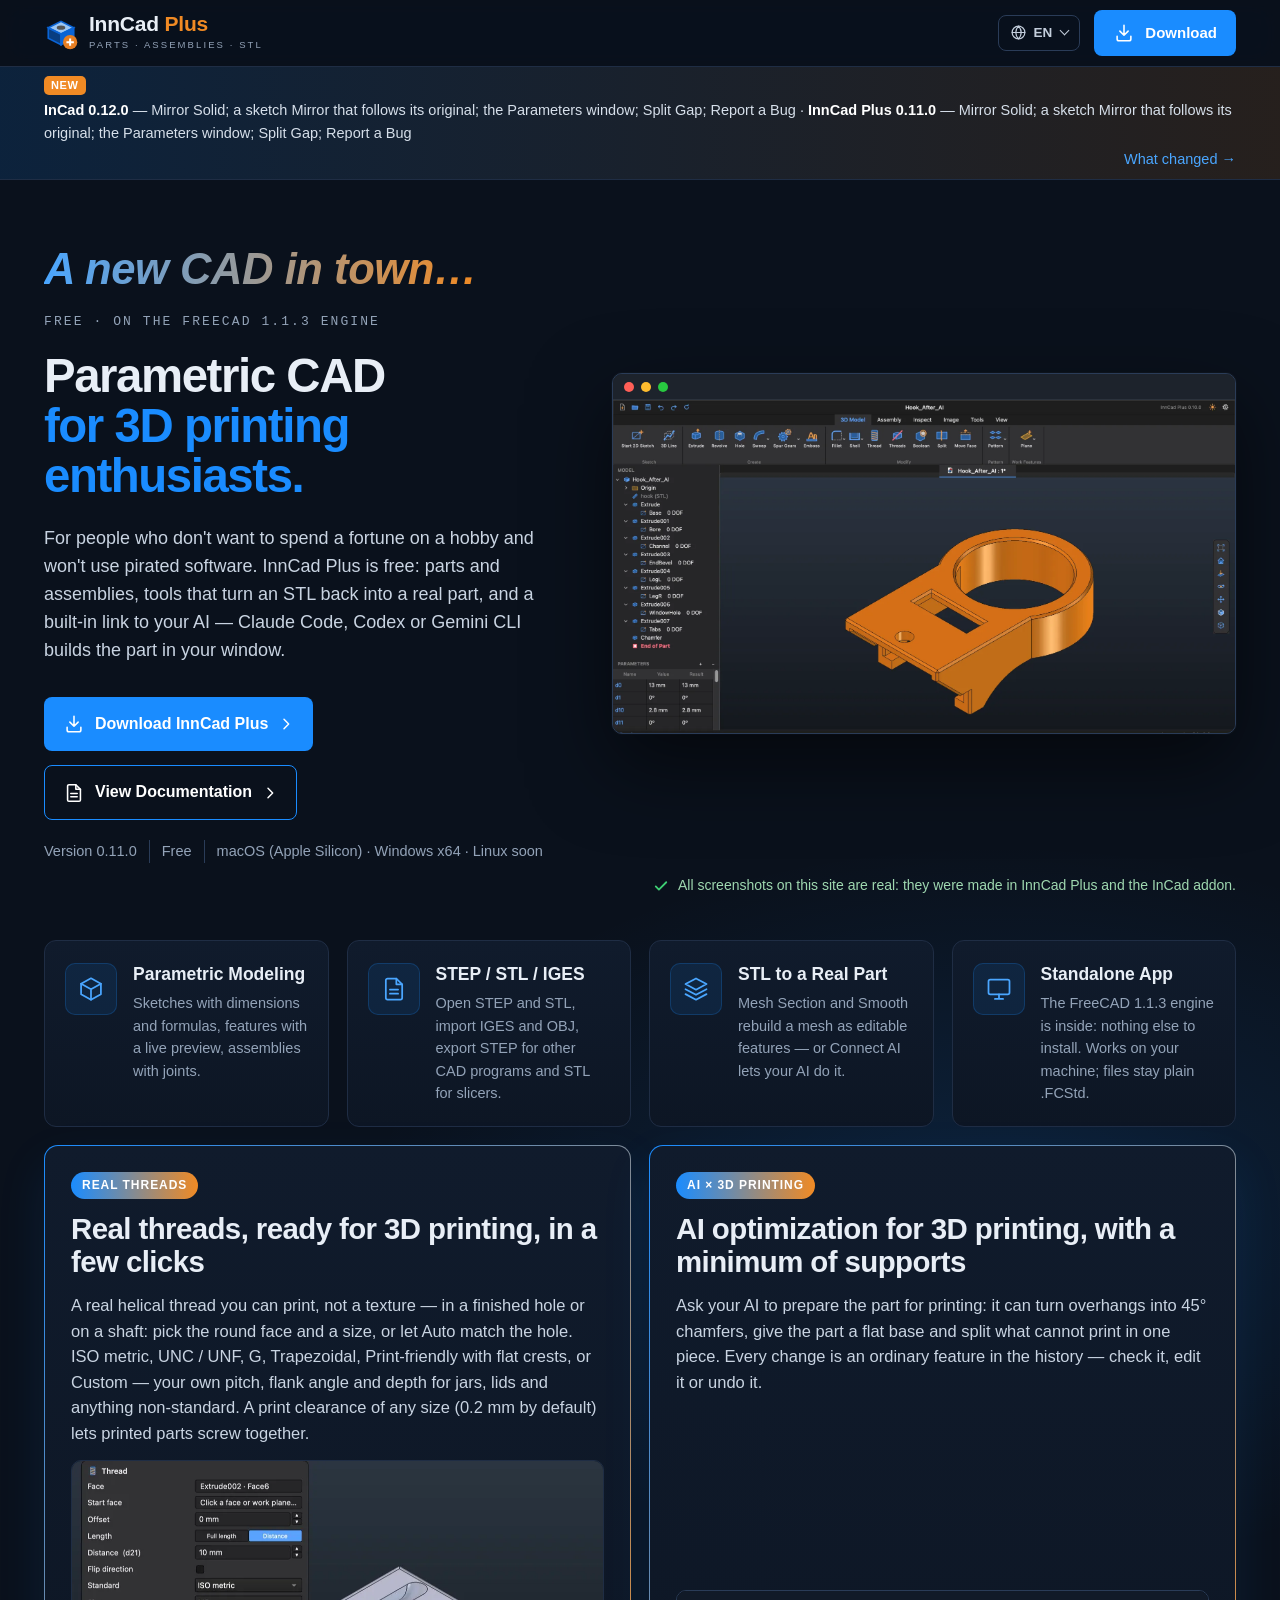
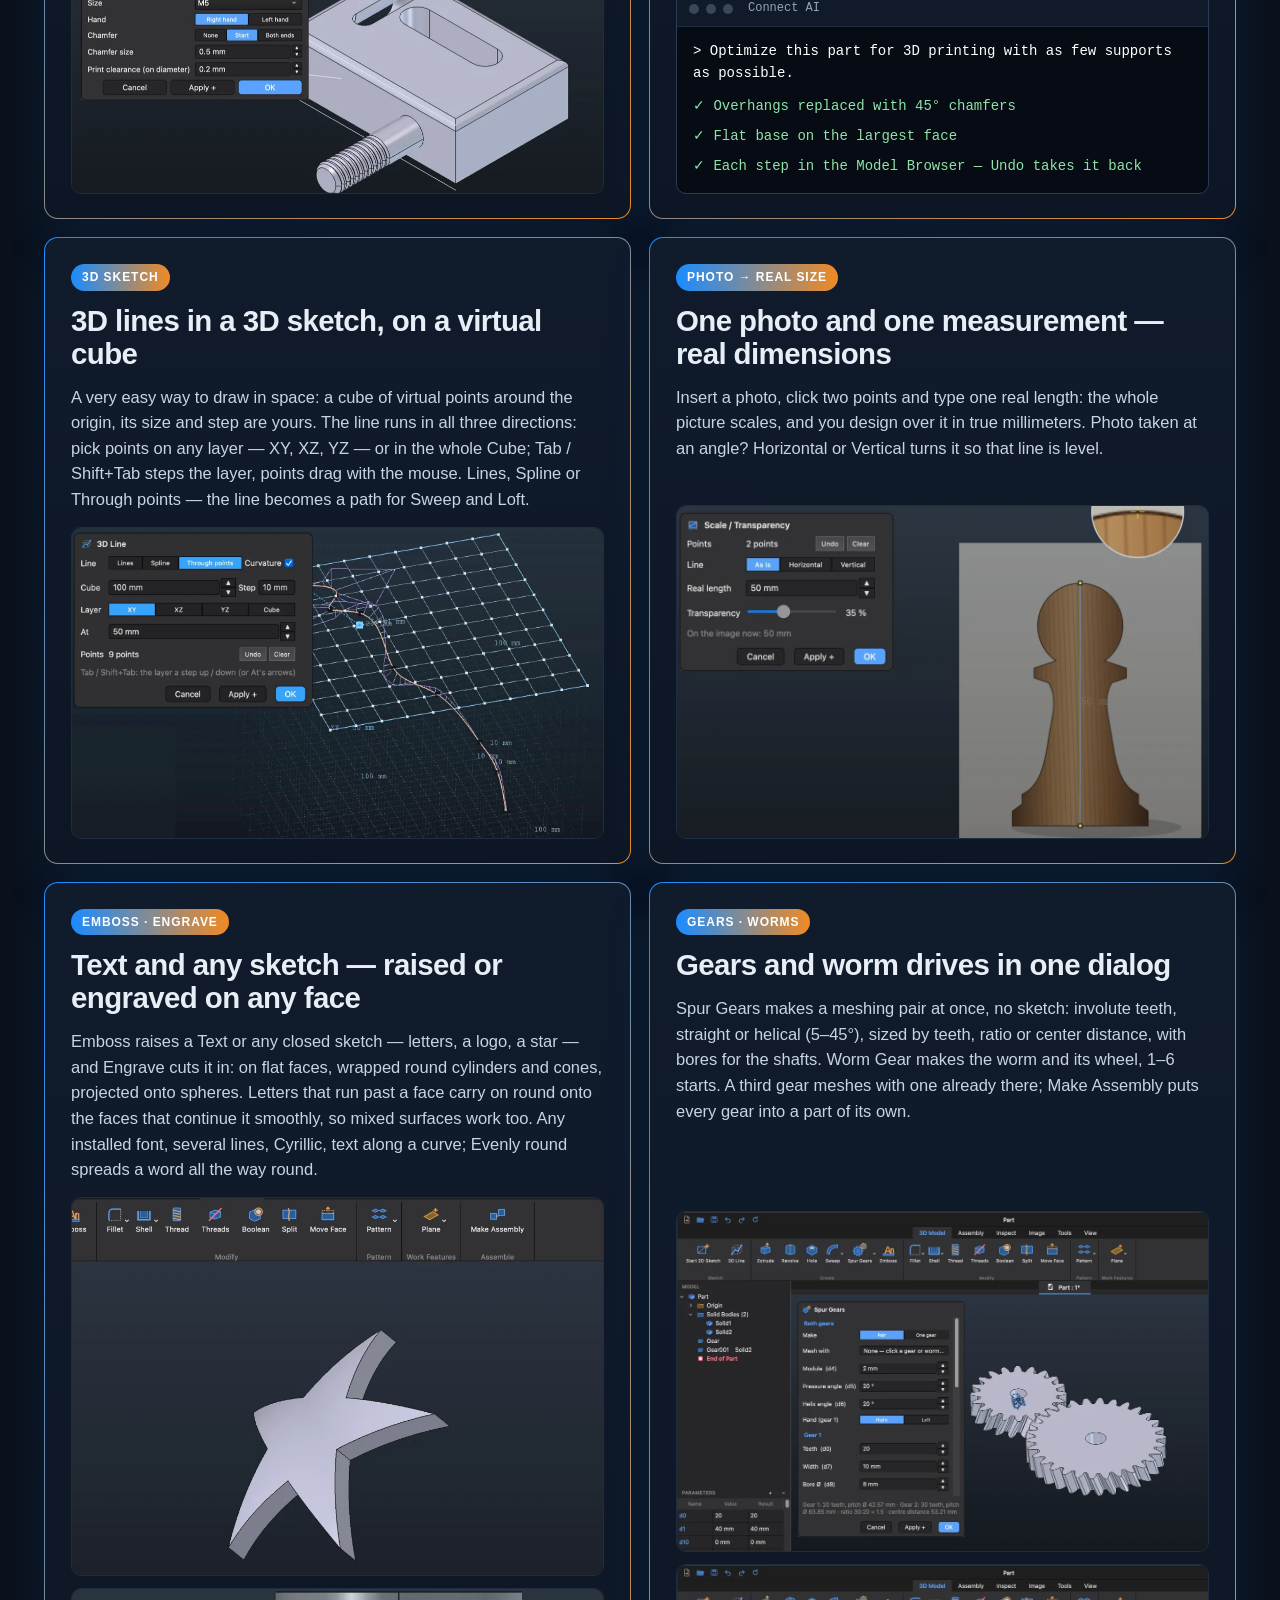
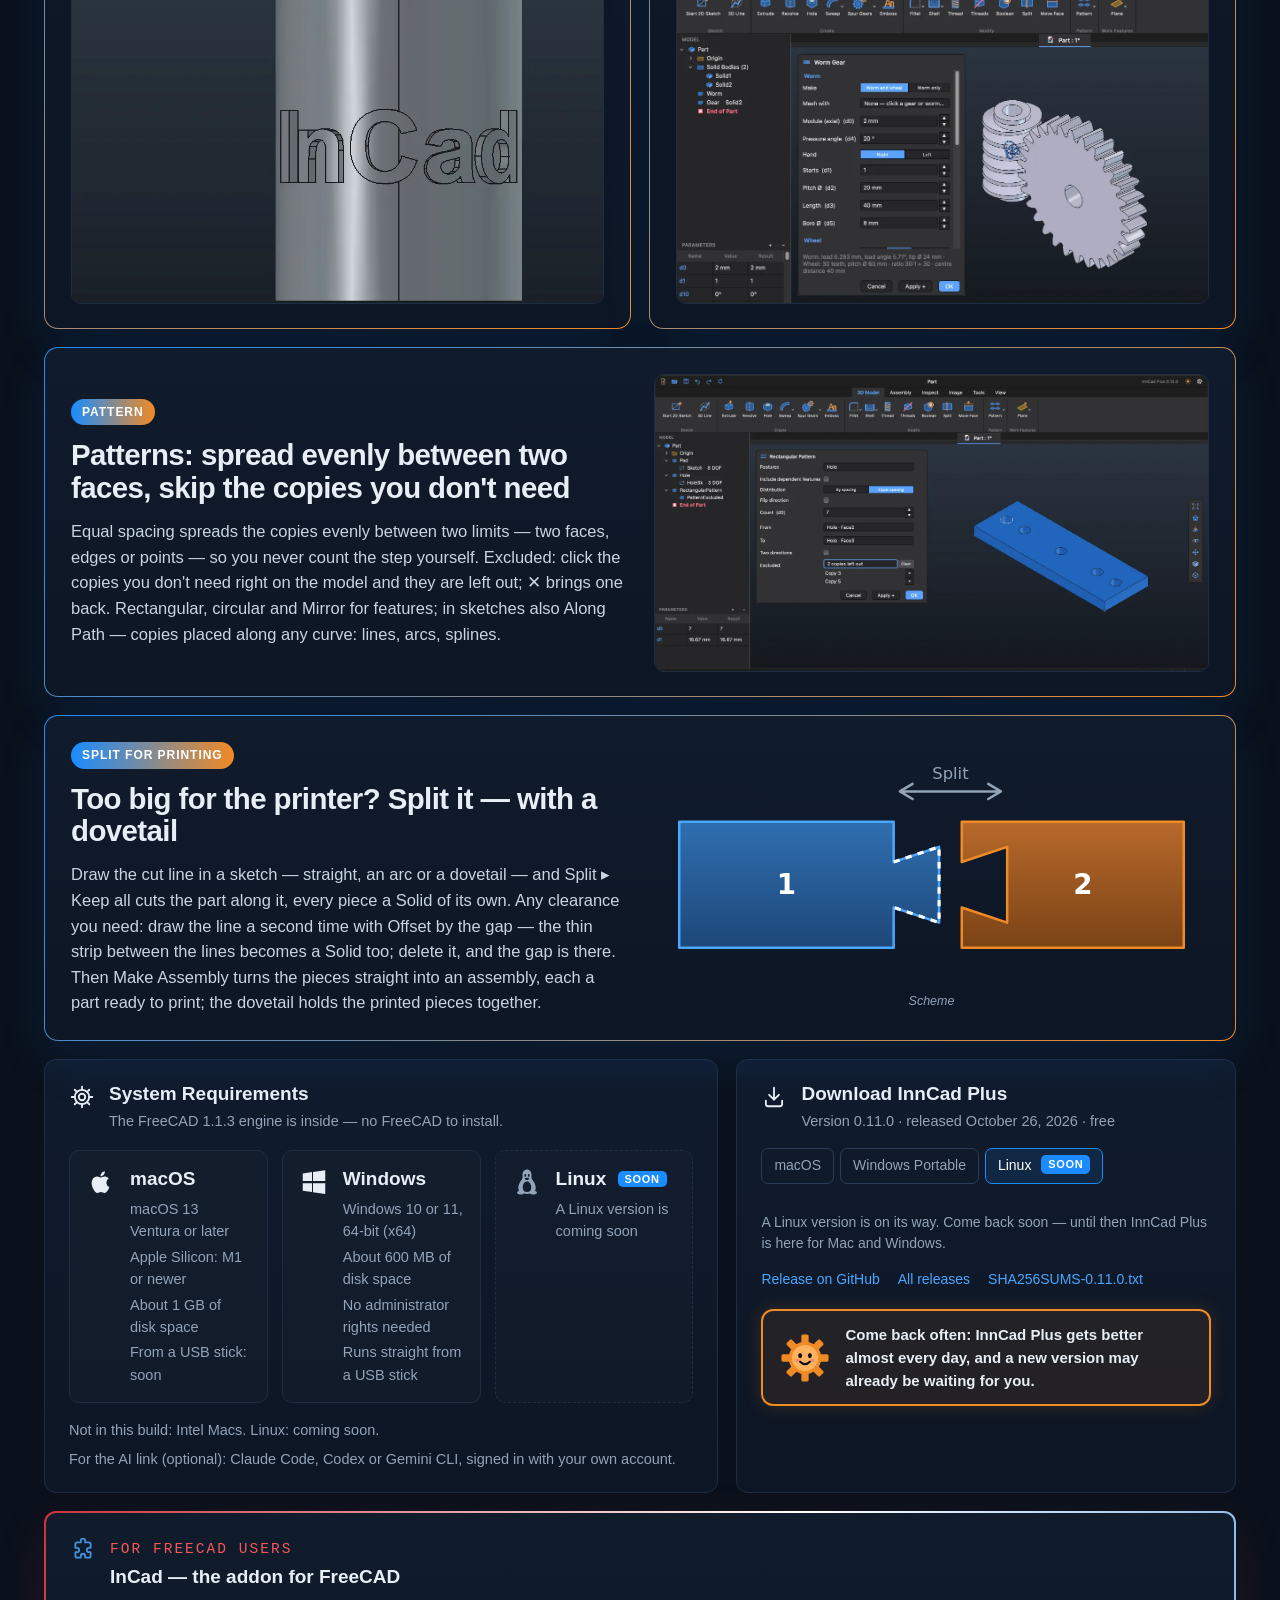
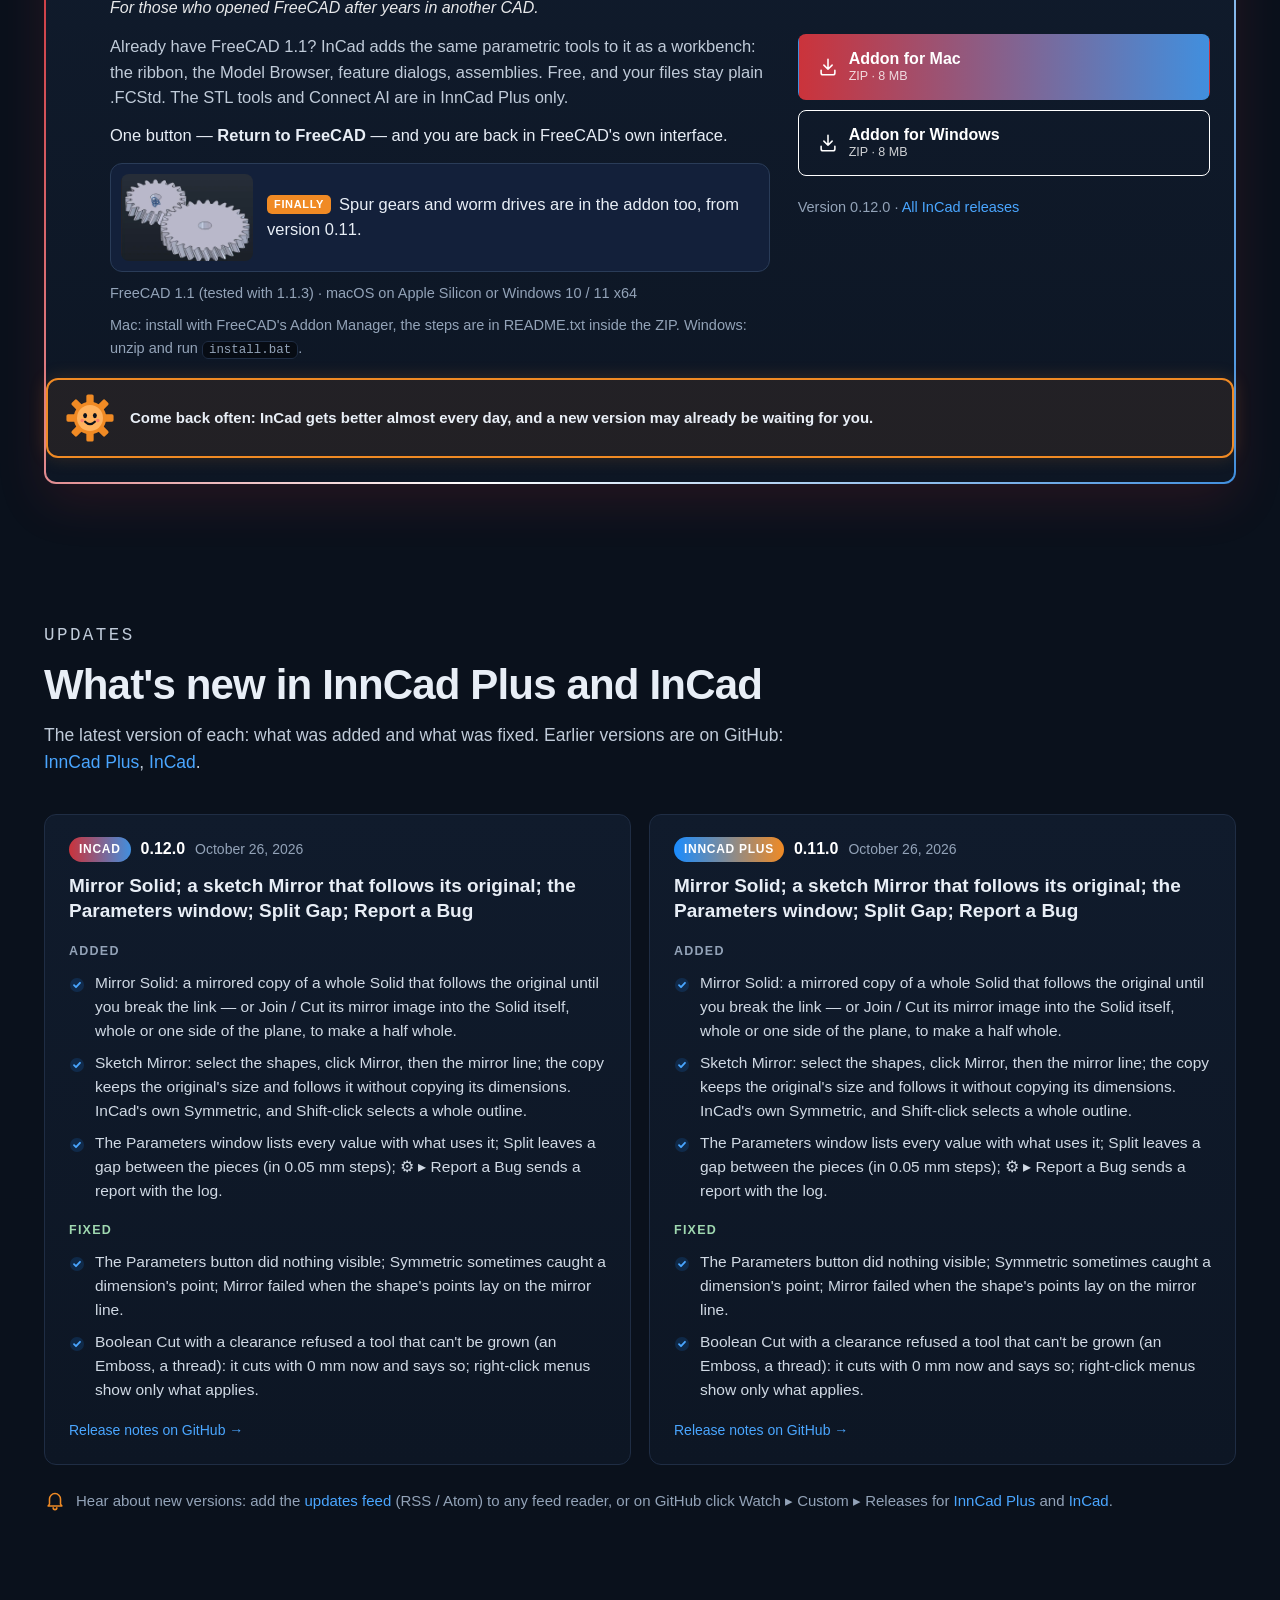
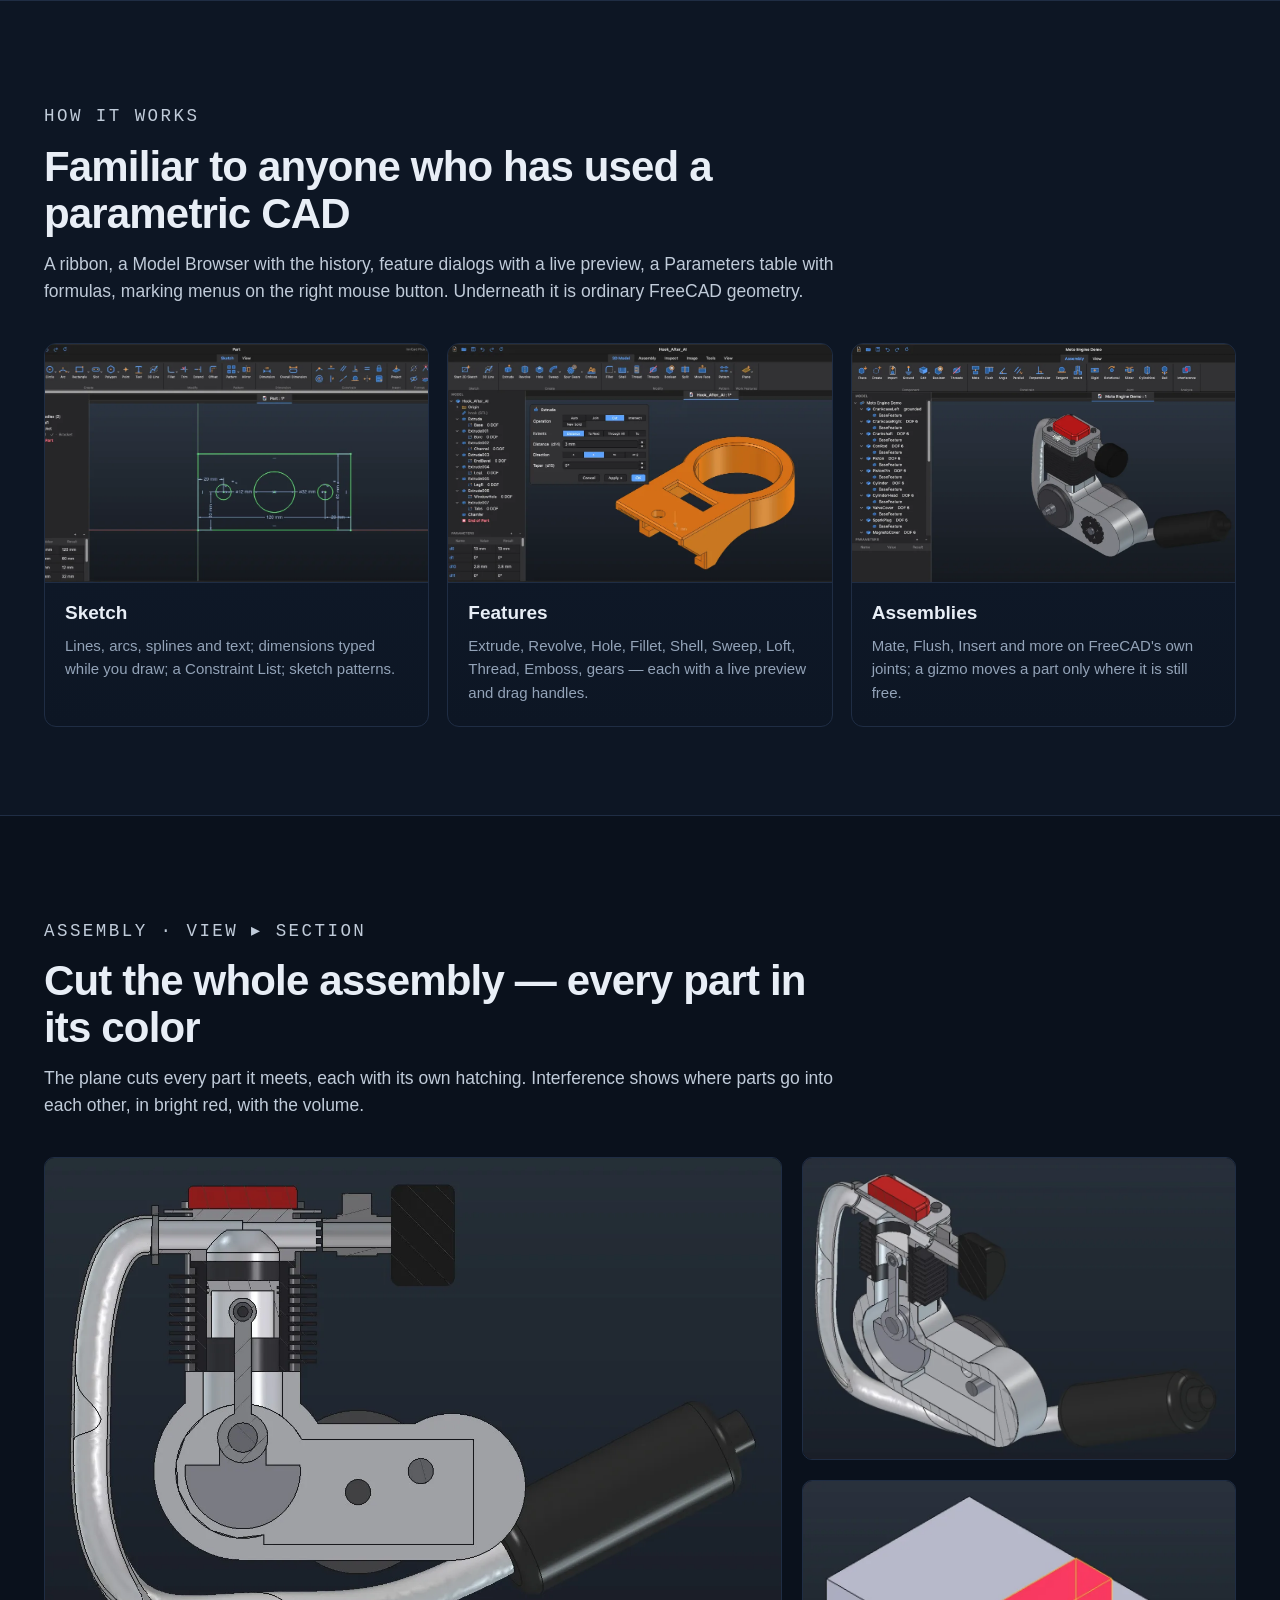
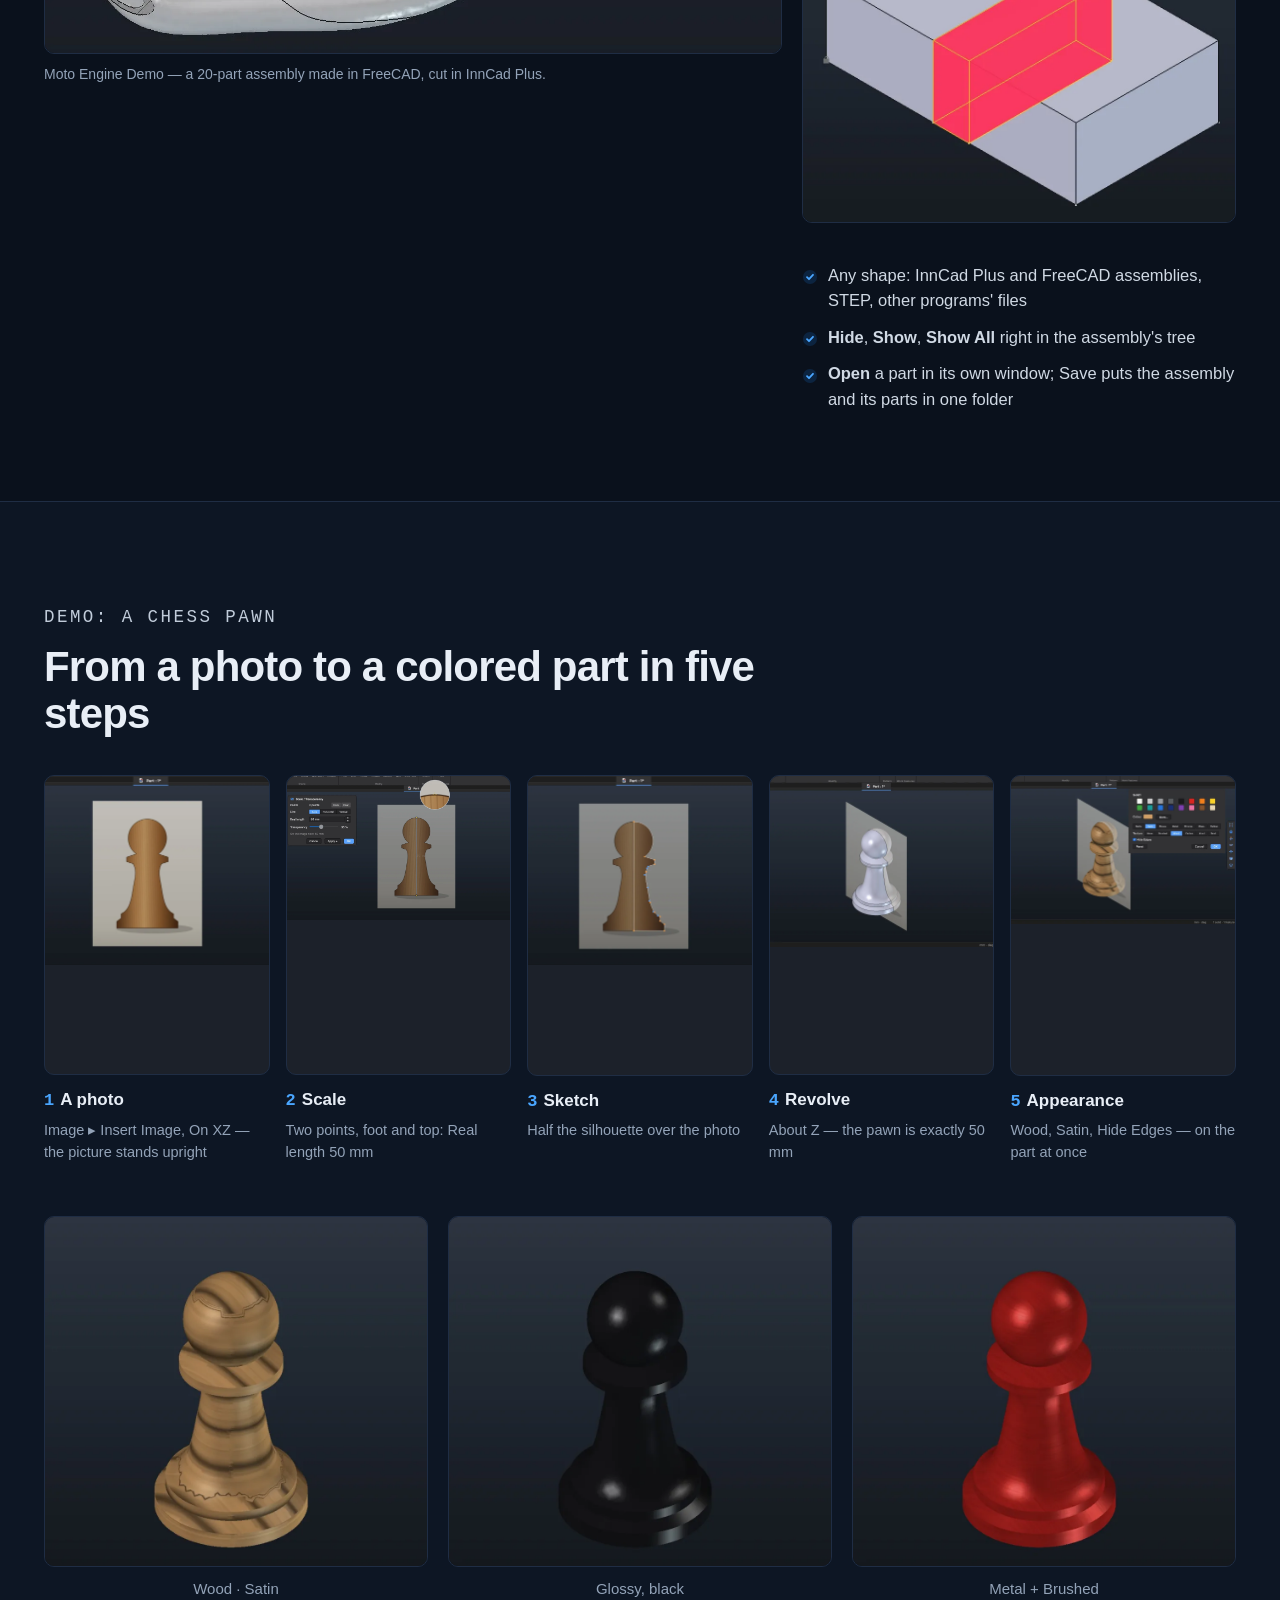
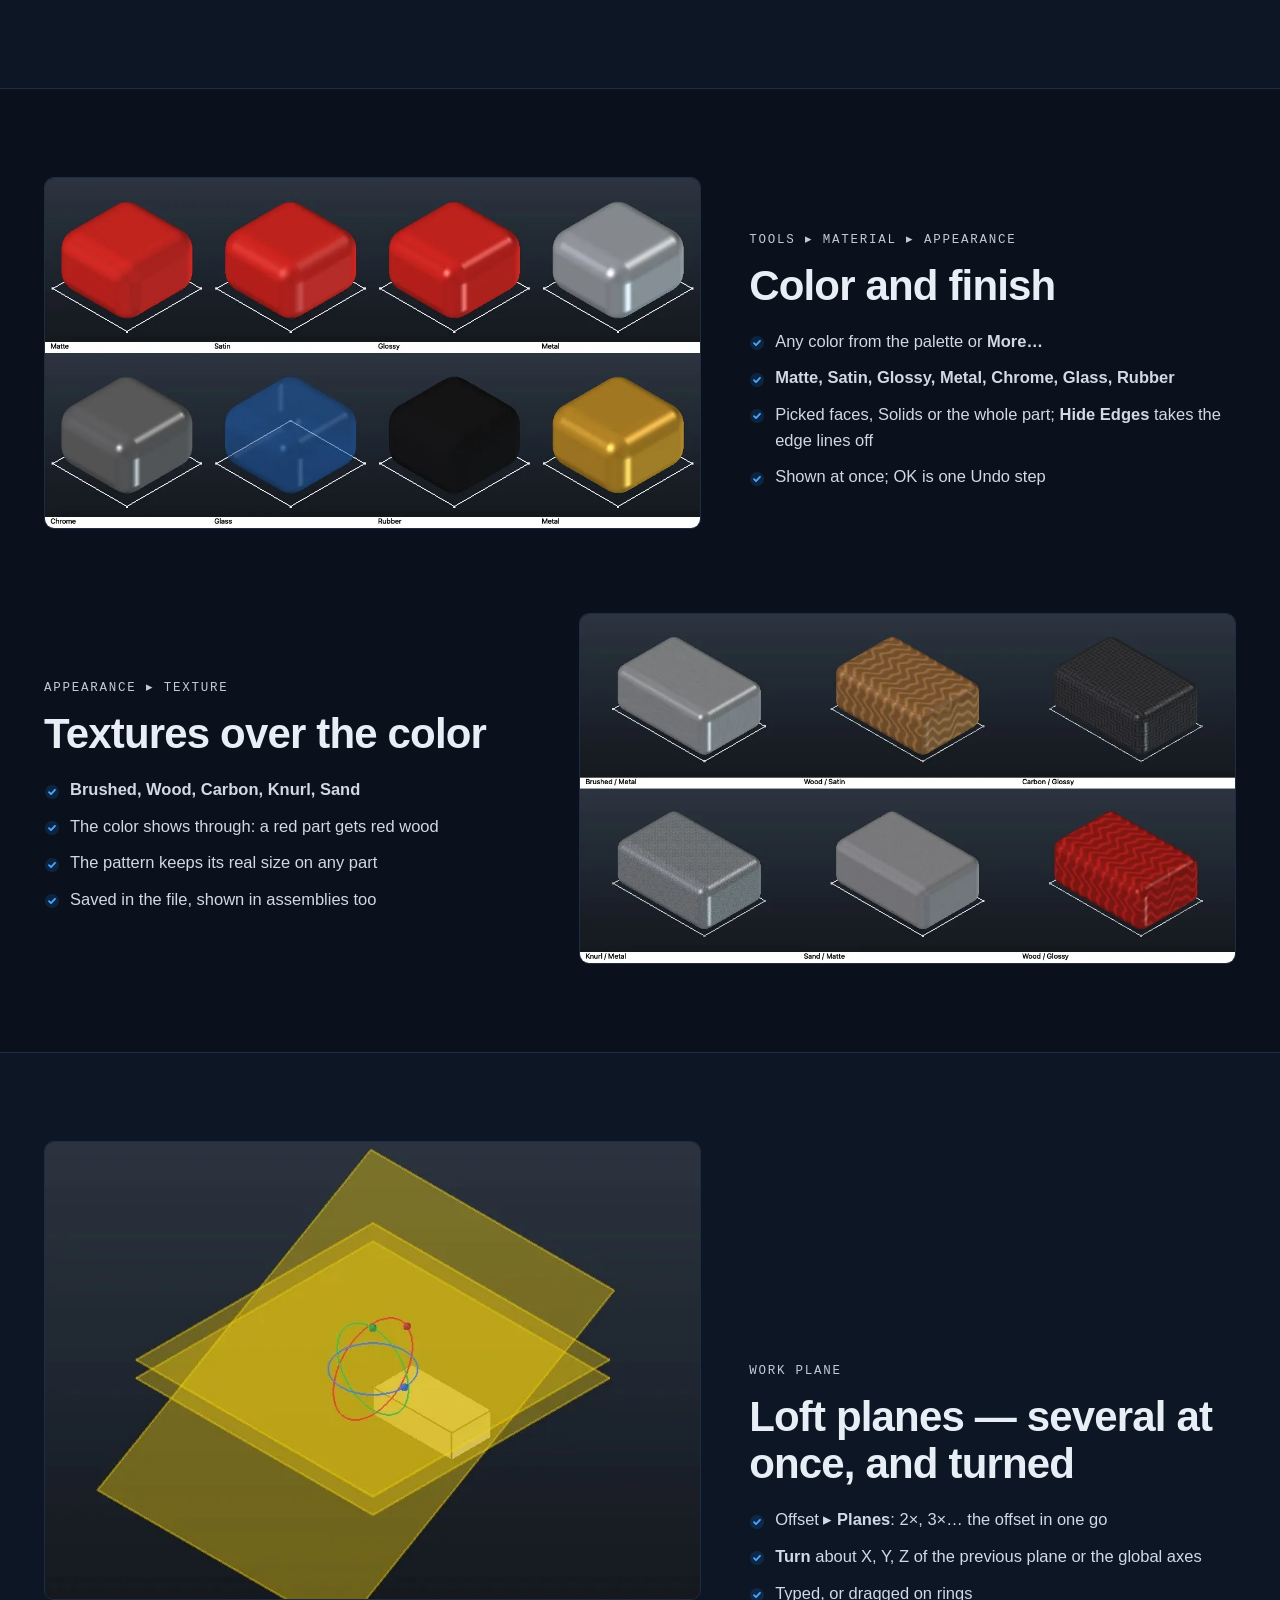
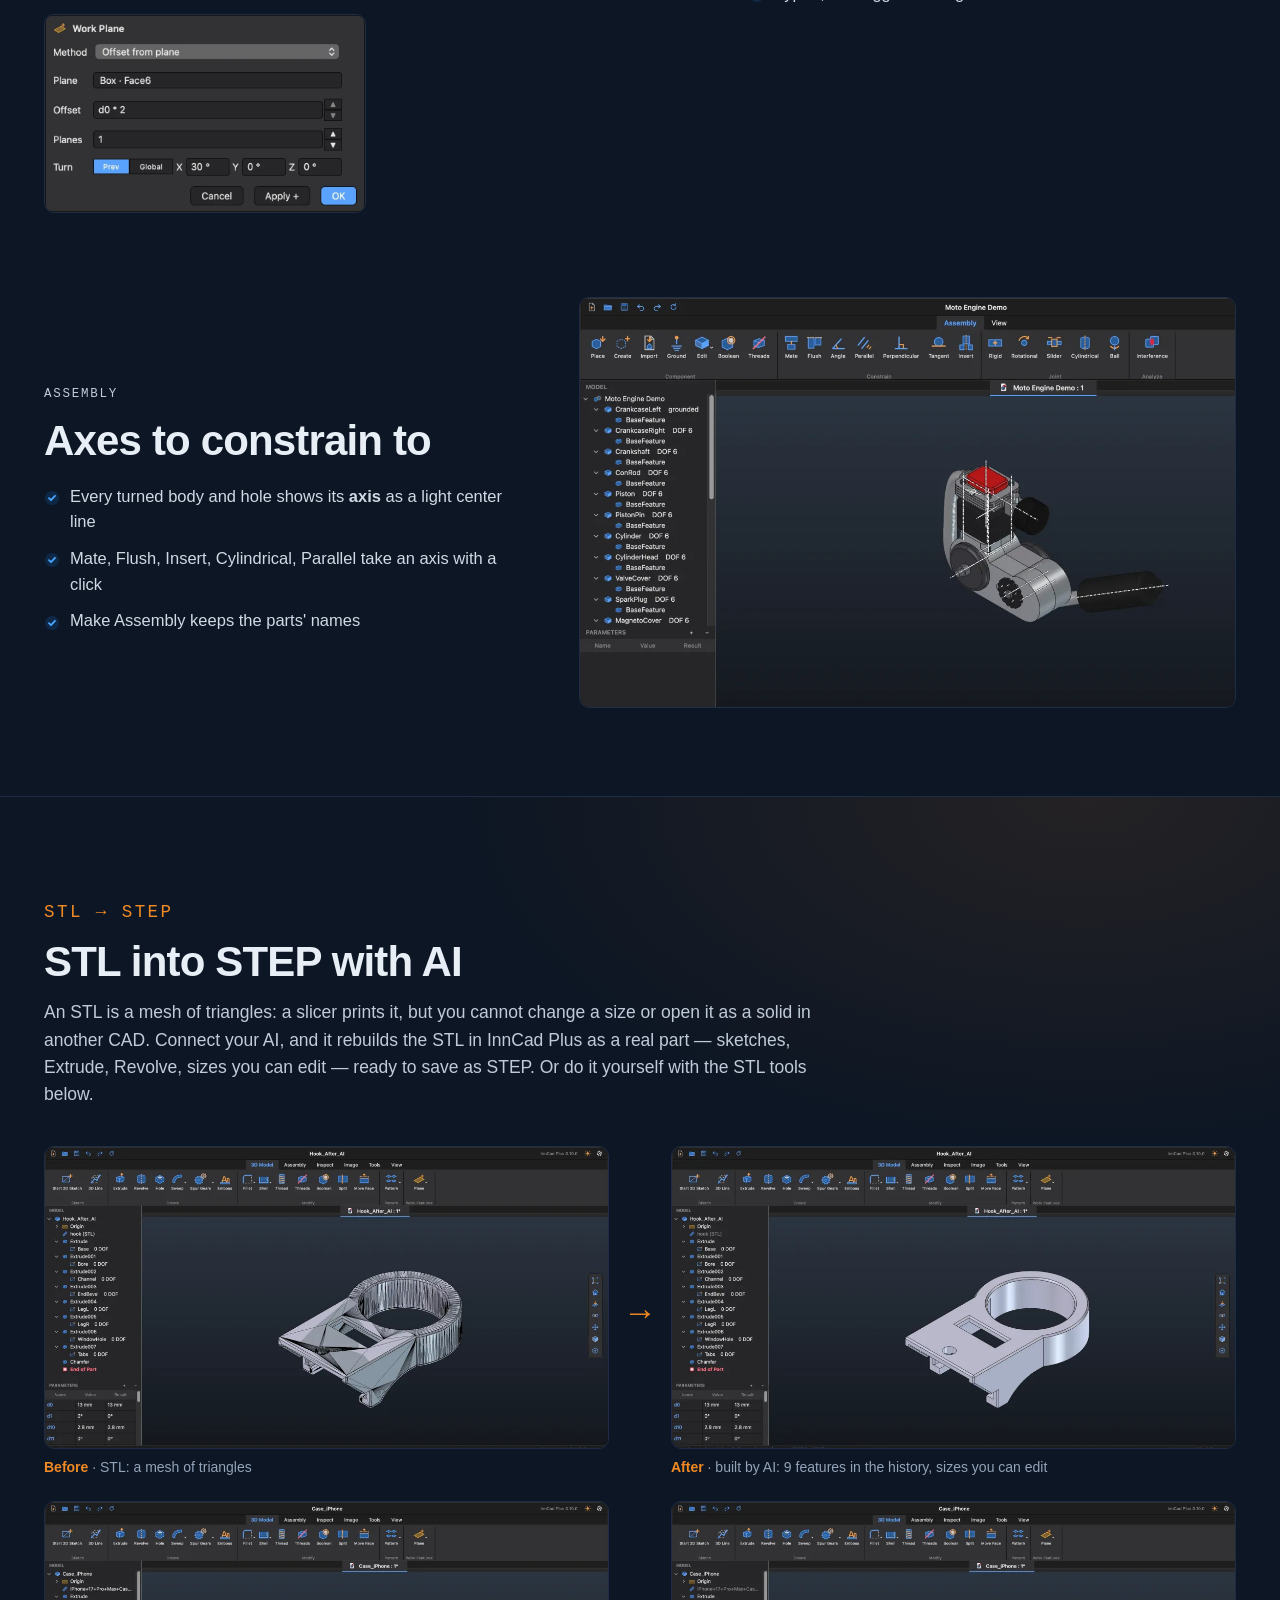
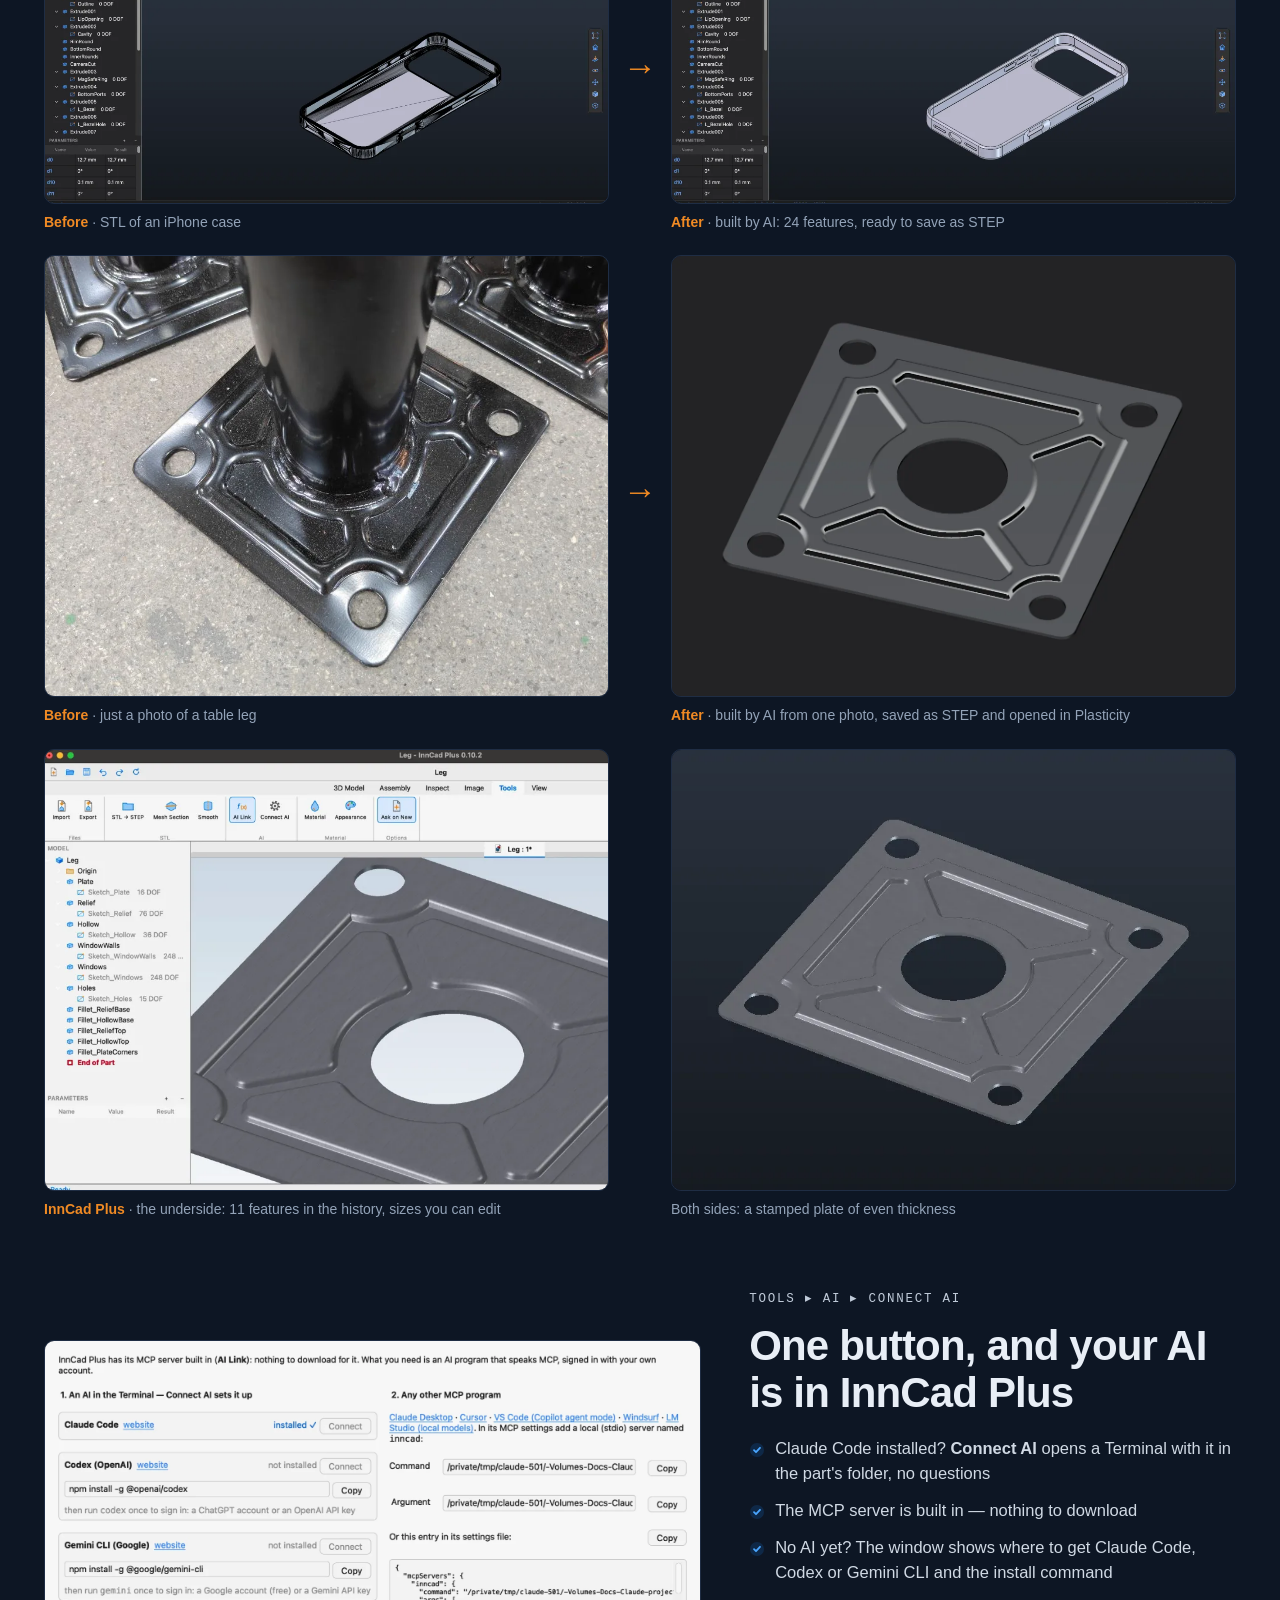
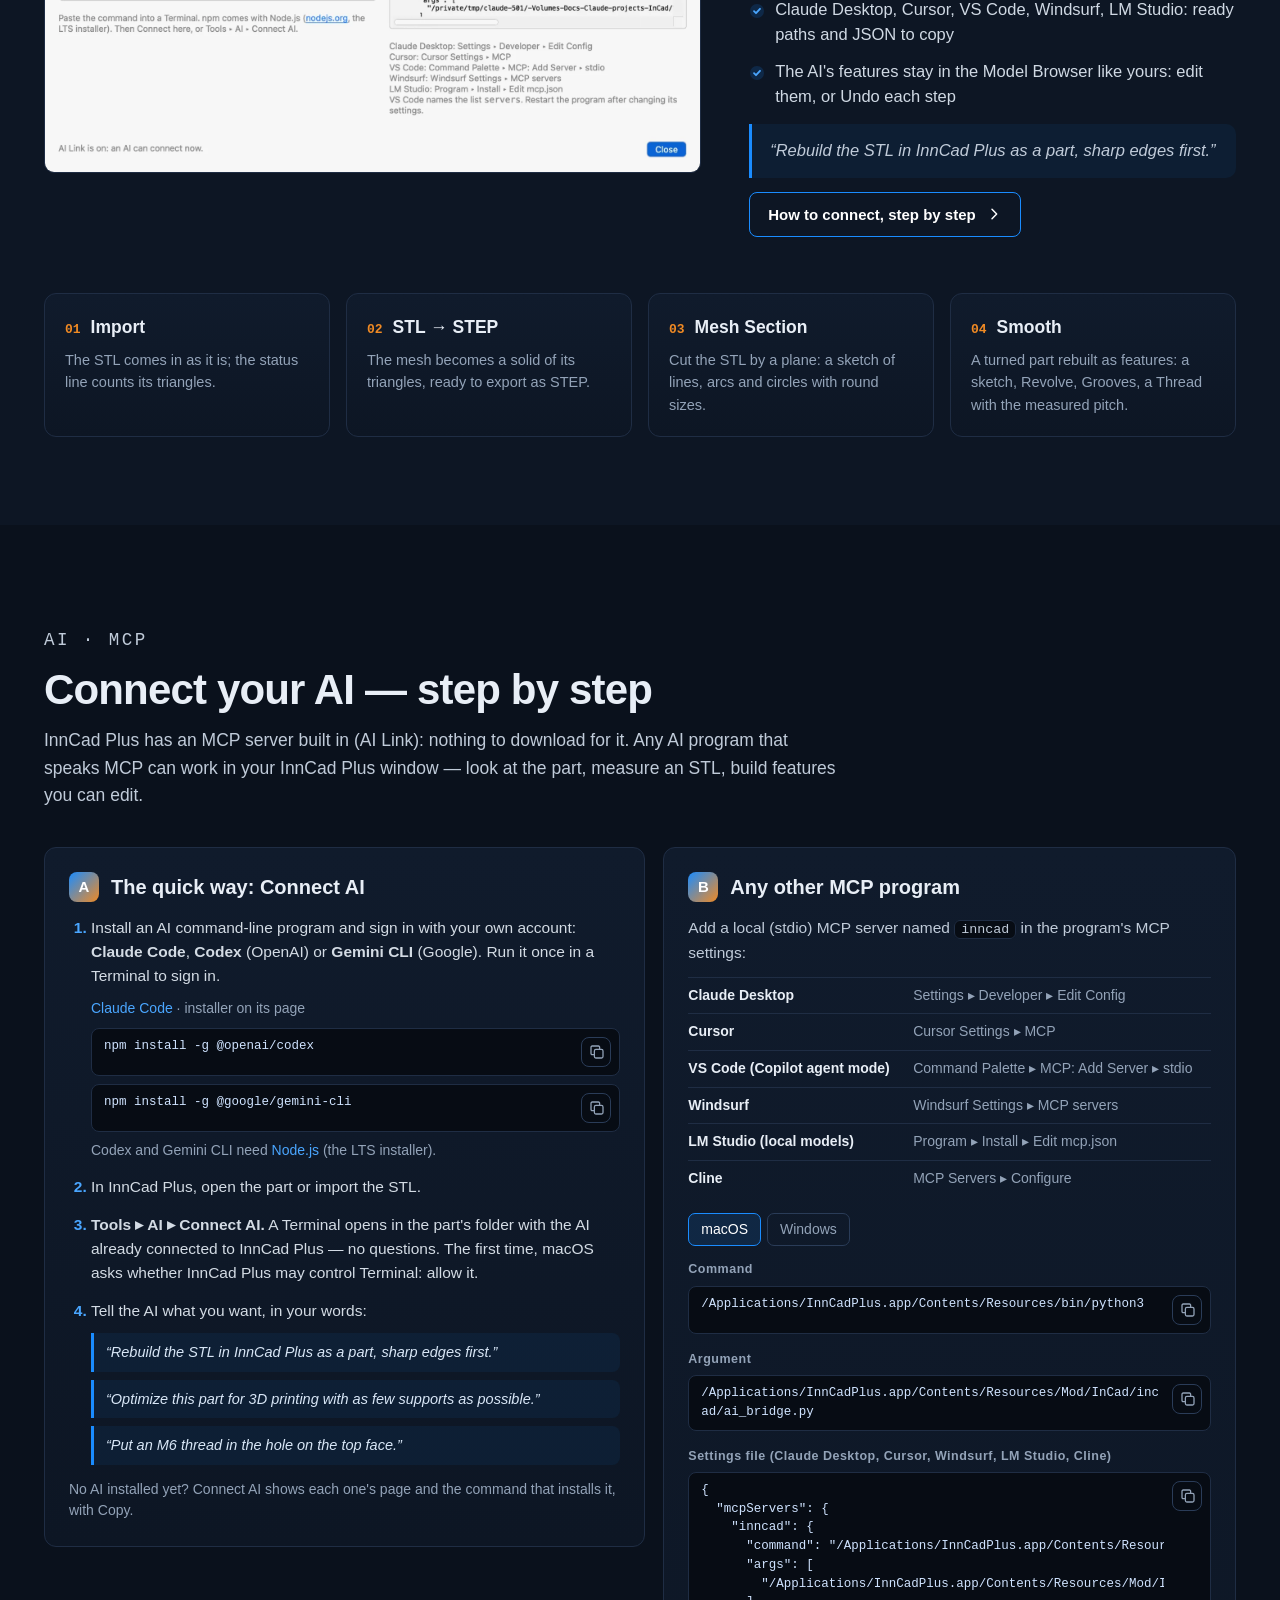
==== commit 6e9d50a4: "Windows runs from a USB stick (Mac soon); a Linux tab in Download: soon" ====
--- a/index.html
+++ b/index.html
@@ -22,7 +22,7 @@
 <meta property="og:image" content="https://inncad.com/og.jpg">
 <meta name="twitter:card" content="summary_large_image">
 <link rel="icon" href="icon.svg" type="image/svg+xml">
-<link rel="stylesheet" href="style.css?v=78bd5b38">
+<link rel="stylesheet" href="style.css?v=b80f6d73">
 <script>document.documentElement.classList.add("js")</script>
 </head>
 <body>
@@ -150,9 +150,9 @@
         <p>The FreeCAD 1.1.3 engine is inside — no FreeCAD to install.</p></div></div>
       <div class="oss">
         <div class="osr"><svg viewBox="0 0 24 24" aria-hidden="true"><path d="M16.37 12.6c-.02-2.2 1.8-3.26 1.88-3.31-1.03-1.5-2.62-1.7-3.18-1.73-1.35-.14-2.64.8-3.33.8-.69 0-1.74-.78-2.86-.76-1.47.02-2.83.86-3.59 2.17-1.53 2.66-.39 6.6 1.1 8.75.73 1.05 1.6 2.24 2.73 2.2 1.1-.05 1.51-.71 2.84-.71 1.32 0 1.7.71 2.86.69 1.18-.02 1.93-1.07 2.65-2.13.84-1.22 1.18-2.4 1.2-2.46-.03-.01-2.3-.88-2.3-3.51zM14.19 6.15c.6-.73 1.01-1.75.9-2.76-.87.04-1.92.58-2.54 1.31-.56.64-1.05 1.67-.92 2.66.97.08 1.96-.49 2.56-1.21z"/></svg><div><h3>macOS</h3><ul>
-          <li>macOS 13 Ventura or later</li><li>Apple Silicon: M1 or newer</li><li>About 1 GB of disk space</li></ul></div></div>
+          <li>macOS 13 Ventura or later</li><li>Apple Silicon: M1 or newer</li><li>About 1 GB of disk space</li><li>From a USB stick: soon</li></ul></div></div>
         <div class="osr"><svg viewBox="0 0 24 24" aria-hidden="true"><path d="M3 5.1 10.4 4v7.2H3V5.1zm0 13.8 7.4 1.1v-7.1H3v6zm8.2 1.2L21 21.5v-8.6h-9.8v7.2zM11.2 3.9v7.3H21V2.5l-9.8 1.4z"/></svg><div><h3>Windows</h3><ul>
-          <li>Windows 10 or 11, 64-bit (x64)</li><li>About 600 MB of disk space</li><li>No administrator rights needed</li></ul></div></div>
+          <li>Windows 10 or 11, 64-bit (x64)</li><li>About 600 MB of disk space</li><li>No administrator rights needed</li><li>Runs straight from a USB stick</li></ul></div></div>
         <div class="osr soon"><svg viewBox="0 0 24 24" aria-hidden="true"><path fill-rule="evenodd" d="M12 2c-2.2 0-3.6 1.8-3.6 4.3 0 1.3.3 2.2-.6 3.6C6.6 11.8 5 14 5 16.6c0 .9.2 1.7.6 2.4-.9.4-1.6 1-1.6 1.6 0 .9 1.6 1.4 3.4 1.4 1 0 1.8-.3 2.3-.8.7.2 1.5.3 2.3.3s1.6-.1 2.3-.3c.5.5 1.3.8 2.3.8 1.8 0 3.4-.5 3.4-1.4 0-.6-.7-1.2-1.6-1.6.4-.7.6-1.5.6-2.4 0-2.6-1.6-4.8-2.8-6.7-.9-1.4-.6-2.3-.6-3.6C15.6 3.8 14.2 2 12 2zm-1.4 3.6c.4 0 .7.5.7 1.1s-.3 1.1-.7 1.1-.7-.5-.7-1.1.3-1.1.7-1.1zm2.8 0c.4 0 .7.5.7 1.1s-.3 1.1-.7 1.1-.7-.5-.7-1.1.3-1.1.7-1.1zM12 8.6c.9 0 1.8.4 1.8.8s-.9 1-1.8 1-1.8-.6-1.8-1 .9-.8 1.8-.8zm0 3c2 0 3.4 2.2 3.4 4.7S14 20 12 20s-3.4-1.2-3.4-3.7S10 11.6 12 11.6z"/></svg><div><h3>Linux <span class="tag-soon">soon</span></h3><ul>
           <li>A Linux version is coming soon</li></ul></div></div>
       </div>
@@ -168,6 +168,7 @@
       <div class="tabs" role="tablist">
         <button type="button" role="tab" data-pf="pf-mac">macOS</button>
         <button type="button" role="tab" data-pf="pf-zip">Windows Portable</button>
+        <button type="button" role="tab" data-pf="pf-linux">Linux <span class="tag-soon">soon</span></button>
       </div>
       <div class="pf" id="pf-mac"><h4>macOS</h4>
         <a class="btn primary" href="https://github.com/Igr11/InnCadPlus-releases/releases/download/v0.11.0/InnCadPlus-0.11.0-macos-arm64.dmg"><svg class="i" viewBox="0 0 24 24" aria-hidden="true"><path d="M12 3.5v11m0 0-4.5-4.5m4.5 4.5 4.5-4.5M4.5 15.5v3a2 2 0 0 0 2 2h11a2 2 0 0 0 2-2v-3"/></svg>Download for Mac</a>
@@ -181,6 +182,7 @@
         <div class="sha"><div><small>SHA-256</small><code>740b39d407f6d56f1f34fae2cdfeb226abb316abe75e7d65b7f31e55c1d9ed58</code></div>
           <button class="copy" type="button" data-copy="740b39d407f6d56f1f34fae2cdfeb226abb316abe75e7d65b7f31e55c1d9ed58" data-ok="Copied" aria-label="Copy SHA-256"><svg class="i" viewBox="0 0 24 24" aria-hidden="true"><rect x="8.5" y="8.5" width="11.5" height="11.5" rx="2"/><path d="M15.5 8.5V5.5A1.5 1.5 0 0 0 14 4H5.5A1.5 1.5 0 0 0 4 5.5V14a1.5 1.5 0 0 0 1.5 1.5h3"/></svg></button></div>
         <p class="note"><b>No installation needed. Unzip and use.</b> Use a short path with Latin letters only, then run <code>InnCadPlus.exe</code>.</p></div>
+      <div class="pf" id="pf-linux"><h4>Linux</h4><p class="note">A Linux version is on its way. Come back soon — until then InnCad Plus is here for Mac and Windows.</p></div>
       <div class="links">
         <a href="https://github.com/Igr11/InnCadPlus-releases/releases/tag/v0.11.0">Release on GitHub</a>
         <a href="https://github.com/Igr11/InnCadPlus-releases/releases">All releases</a>
@@ -599,6 +601,6 @@
 </div></footer>
 
 <dialog id="lb"><img alt=""></dialog>
-<script src="app.js?v=78bd5b38" defer></script>
+<script src="app.js?v=b80f6d73" defer></script>
 </body>
 </html>
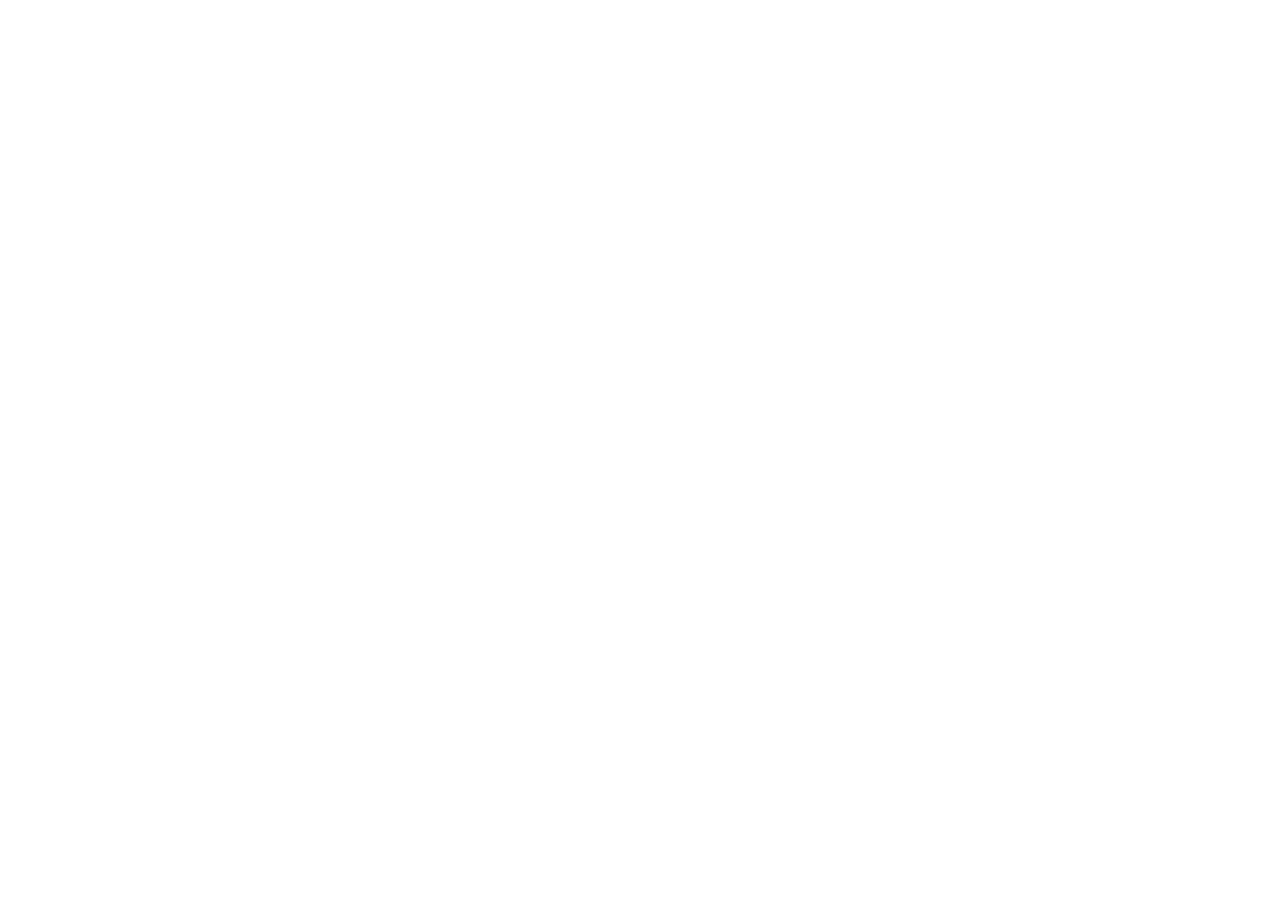
==== commit 80f7caee: "InnCad Plus is now ProstoCAD: every page forwards to prostocad.com" ====
--- a/index.html
+++ b/index.html
@@ -1,606 +1,11 @@
 <!doctype html>
-<html lang="en">
-<head>
-<meta charset="utf-8">
-<meta name="viewport" content="width=device-width, initial-scale=1">
-<title>InnCad Plus — free parametric CAD for 3D printing, with STL tools and AI</title>
-<meta name="description" content="InnCad Plus: parametric parts and assemblies on the FreeCAD 1.1.3 engine. A Mac app and a Windows build, STL tools and a built-in AI link (Claude Code, Codex, Gemini CLI).">
-<meta property="og:title" content="InnCad Plus">
-<meta property="og:description" content="InnCad Plus: parametric parts and assemblies on the FreeCAD 1.1.3 engine. A Mac app and a Windows build, STL tools and a built-in AI link (Claude Code, Codex, Gemini CLI).">
-<meta property="og:type" content="website">
-<meta name="theme-color" content="#0a111c">
+<html><head><meta charset="utf-8">
+<title>InnCad Plus is now ProstoCAD</title>
 <meta name="msvalidate.01" content="499B6EF04BFF810C76A070A973326980">
-<link rel="alternate" hreflang="en" href="https://inncad.com/">
-<link rel="alternate" hreflang="ru" href="https://inncad.com/ru/">
-<link rel="alternate" hreflang="de" href="https://inncad.com/de/">
-<link rel="alternate" hreflang="zh-Hans" href="https://inncad.com/zh/">
-<link rel="alternate" hreflang="hi" href="https://inncad.com/hi/">
-<link rel="alternate" hreflang="x-default" href="https://inncad.com/">
-<link rel="canonical" href="https://inncad.com/">
-<link rel="alternate" type="application/atom+xml" href="https://inncad.com/updates.xml" title="InnCad Plus and InCad — updates">
-<meta property="og:url" content="https://inncad.com/">
-<meta property="og:image" content="https://inncad.com/og.jpg">
-<meta name="twitter:card" content="summary_large_image">
-<link rel="icon" href="icon.svg" type="image/svg+xml">
-<link rel="stylesheet" href="style.css?v=b80f6d73">
-<script>document.documentElement.classList.add("js")</script>
-</head>
-<body>
-<header class="top"><div class="wrap">
-  <a class="brand" href="#top"><img src="icon.svg" alt="" width="34" height="34"><span><strong>InnCad <span>Plus</span></strong><small>Parts · Assemblies · STL</small></span></a>
-  <nav class="links">
-    <a href="#features">Features</a>
-    <a href="#updates">Updates</a>
-    <a href="#docs">Documentation</a>
-    <a href="#requirements">Requirements</a>
-    <a href="#addon">FreeCAD Addon</a>
-    <a href="#faq">FAQ</a>
-    <a href="#contact">Contact</a>
-  </nav>
-  <div class="right">
-    <details class="langmenu"><summary aria-label="Language"><svg class="i" viewBox="0 0 24 24" aria-hidden="true"><circle cx="12" cy="12" r="9"/><path d="M3 12h18M12 3c2.6 2.6 3.8 5.6 3.8 9s-1.2 6.4-3.8 9c-2.6-2.6-3.8-5.6-3.8-9S9.4 5.6 12 3z"/></svg><span>EN</span></summary><div class="menu"><a href="" data-lang="en" hreflang="en" lang="en" aria-current="true">English</a><a href="ru/" data-lang="ru" hreflang="ru" lang="ru">Русский</a><a href="de/" data-lang="de" hreflang="de" lang="de">Deutsch</a><a href="zh/" data-lang="zh" hreflang="zh-Hans" lang="zh-Hans">中文</a><a href="hi/" data-lang="hi" hreflang="hi" lang="hi">हिन्दी</a></div></details>
-    <a class="btn primary small" href="#download"><svg class="i" viewBox="0 0 24 24" aria-hidden="true"><path d="M12 3.5v11m0 0-4.5-4.5m4.5 4.5 4.5-4.5M4.5 15.5v3a2 2 0 0 0 2 2h11a2 2 0 0 0 2-2v-3"/></svg><span>Download</span></a>
-  </div>
-</div></header>
-<div class="newsbar"><div class="wrap"><a href="#updates"><span class="tag-new">New</span><span class="what"><b>InCad 0.12.0</b> — Mirror Solid; a sketch Mirror that follows its original; the Parameters window; Split Gap; Report a Bug · <b>InnCad Plus 0.11.0</b> — Mirror Solid; a sketch Mirror that follows its original; the Parameters window; Split Gap; Report a Bug</span><span class="go">What changed →</span></a></div></div>
-
-<main id="top">
-<div class="hero"><div class="wrap">
-  <div class="grid">
-    <div>
-      <p class="town">A new CAD in town…</p>
-      <p class="mono-kicker">Free · on the FreeCAD 1.1.3 engine</p>
-      <h1>Parametric CAD<span>for 3D printing enthusiasts.</span></h1>
-      <p class="lead">For people who don't want to spend a fortune on a hobby and won't use pirated software. InnCad Plus is free: parts and assemblies, tools that turn an STL back into a real part, and a built-in link to your AI — Claude Code, Codex or Gemini CLI builds the part in your window.</p>
-      <div class="cta">
-        <a class="btn primary" href="#download"><svg class="i" viewBox="0 0 24 24" aria-hidden="true"><path d="M12 3.5v11m0 0-4.5-4.5m4.5 4.5 4.5-4.5M4.5 15.5v3a2 2 0 0 0 2 2h11a2 2 0 0 0 2-2v-3"/></svg>Download InnCad Plus<svg class="i chev" viewBox="0 0 24 24" aria-hidden="true"><path d="m9 5 7 7-7 7"/></svg></a>
-        <a class="btn outline" href="#docs"><svg class="i" viewBox="0 0 24 24" aria-hidden="true"><path d="M14 3H6.5A1.5 1.5 0 0 0 5 4.5v15A1.5 1.5 0 0 0 6.5 21h11a1.5 1.5 0 0 0 1.5-1.5V8z"/><path d="M14 3v5h5M8.5 12.5h7M8.5 16h7"/></svg>View Documentation<svg class="i chev" viewBox="0 0 24 24" aria-hidden="true"><path d="m9 5 7 7-7 7"/></svg></a>
-      </div>
-      <p class="meta"><span>Version 0.11.0</span><i></i><span>Free</span><i></i><span>macOS (Apple Silicon) · Windows x64 · Linux soon</span></p>
-    </div>
-    <div class="window"><div class="bar"><i></i><i></i><i></i></div><div class=""><a class="zoom" href="img/hero.webp?v=947d2b0a"><img src="img/hero.webp?v=947d2b0a" alt="The InnCad Plus window: ribbon, Model Browser, Parameters and a part" width="1800" height="963" loading="lazy" decoding="async"></a></div></div>
-  </div>
-  <p class="real"><svg class="i" viewBox="0 0 24 24" aria-hidden="true"><path d="M5 12.5l4.2 4.2L19 7"/></svg>All screenshots on this site are real: they were made in InnCad Plus and the InCad addon.</p>
-
-  <div class="feats" id="features">
-    <div class="box feat"><div class="ico"><svg class="i" viewBox="0 0 24 24" aria-hidden="true"><path d="M12 2.8 20.5 7.5v9L12 21.2 3.5 16.5v-9z"/><path d="M3.5 7.5 12 12.2l8.5-4.7M12 12.2v9"/></svg></div><div><h3>Parametric Modeling</h3>
-      <p>Sketches with dimensions and formulas, features with a live preview, assemblies with joints.</p></div></div>
-    <div class="box feat"><div class="ico"><svg class="i" viewBox="0 0 24 24" aria-hidden="true"><path d="M14 3H6.5A1.5 1.5 0 0 0 5 4.5v15A1.5 1.5 0 0 0 6.5 21h11a1.5 1.5 0 0 0 1.5-1.5V8z"/><path d="M14 3v5h5M8.5 12.5h7M8.5 16h7"/></svg></div><div><h3>STEP / STL / IGES</h3>
-      <p>Open STEP and STL, import IGES and OBJ, export STEP for other CAD programs and STL for slicers.</p></div></div>
-    <div class="box feat"><div class="ico"><svg class="i" viewBox="0 0 24 24" aria-hidden="true"><path d="m12 3 9 4.8-9 4.8-9-4.8z"/><path d="m3 12.2 9 4.8 9-4.8M3 16.4l9 4.8 9-4.8"/></svg></div><div><h3>STL to a Real Part</h3>
-      <p>Mesh Section and Smooth rebuild a mesh as editable features — or Connect AI lets your AI do it.</p></div></div>
-    <div class="box feat"><div class="ico"><svg class="i" viewBox="0 0 24 24" aria-hidden="true"><rect x="3" y="4" width="18" height="12.5" rx="1.5"/><path d="M8.5 20.5h7M12 16.5v4"/></svg></div><div><h3>Standalone App</h3>
-      <p>The FreeCAD 1.1.3 engine is inside: nothing else to install. Works on your machine; files stay plain .FCStd.</p></div></div>
-  </div>
-
-  <div class="promo">
-    <div class="promo-card">
-      <span class="pill">Real threads</span>
-      <h2>Real threads, ready for 3D printing, in a few clicks</h2>
-      <p>A real helical thread you can print, not a texture — in a finished hole or on a shaft: pick the round face and a size, or let Auto match the hole. ISO metric, UNC / UNF, G, Trapezoidal, Print-friendly with flat crests, or Custom — your own pitch, flank angle and depth for jars, lids and anything non-standard. A print clearance of any size (0.2 mm by default) lets printed parts screw together.</p>
-      <div class="shot"><a class="zoom" href="img/thread.webp?v=f0aac2c9"><img src="img/thread.webp?v=f0aac2c9" alt="The Thread dialog and a print-ready M5 thread" width="1040" height="650" loading="lazy" decoding="async"></a></div>
-    </div>
-    <div class="promo-card">
-      <span class="pill">AI × 3D printing</span>
-      <h2>AI optimization for 3D printing, with a minimum of supports</h2>
-      <p>Ask your AI to prepare the part for printing: it can turn overhangs into 45° chamfers, give the part a flat base and split what cannot print in one piece. Every change is an ordinary feature in the history — check it, edit it or undo it.</p>
-      <div class="term"><div class="bar"><i></i><i></i><i></i><span>Connect AI</span></div>
-        <p class="you">&gt; Optimize this part for 3D printing with as few supports as possible.</p>
-        <p>✓ Overhangs replaced with 45° chamfers</p>
-        <p>✓ Flat base on the largest face</p>
-        <p>✓ Each step in the Model Browser — Undo takes it back</p>
-      </div>
-    </div>
-    <div class="promo-card">
-      <span class="pill">3D sketch</span>
-      <h2>3D lines in a 3D sketch, on a virtual cube</h2>
-      <p>A very easy way to draw in space: a cube of virtual points around the origin, its size and step are yours. The line runs in all three directions: pick points on any layer — XY, XZ, YZ — or in the whole Cube; Tab / Shift+Tab steps the layer, points drag with the mouse. Lines, Spline or Through points — the line becomes a path for Sweep and Loft.</p>
-      <div class="shot"><a class="zoom" href="img/line3d_curve.webp?v=f475d377"><img src="img/line3d_curve.webp?v=f475d377" alt="A 3D line through points on different layers of the virtual cube" width="1510" height="882" loading="lazy" decoding="async"></a></div>
-    </div>
-    <div class="promo-card">
-      <span class="pill">Photo → real size</span>
-      <h2>One photo and one measurement — real dimensions</h2>
-      <p>Insert a photo, click two points and type one real length: the whole picture scales, and you design over it in true millimeters. Photo taken at an angle? Horizontal or Vertical turns it so that line is level.</p>
-      <div class="shot"><a class="zoom" href="img/photo_scale.webp?v=6fe72c0d"><img src="img/photo_scale.webp?v=6fe72c0d" alt="Scale a photo by two points and one real length; level it with Horizontal or Vertical" width="1100" height="688" loading="lazy" decoding="async"></a></div>
-    </div>
-    <div class="promo-card">
-      <span class="pill">Emboss · Engrave</span>
-      <h2>Text and any sketch — raised or engraved on any face</h2>
-      <p>Emboss raises a Text or any closed sketch — letters, a logo, a star — and Engrave cuts it in: on flat faces, wrapped round cylinders and cones, projected onto spheres. Letters that run past a face carry on round onto the faces that continue it smoothly, so mixed surfaces work too. Any installed font, several lines, Cyrillic, text along a curve; Evenly round spreads a word all the way round.</p>
-      <div class="stack"><div class="shot"><a class="zoom" href="img/star.webp?v=d639d691"><img src="img/star.webp?v=d639d691" alt="A star made in InnCad Plus" width="1000" height="711" loading="lazy" decoding="async"></a></div><div class="shot"><a class="zoom" href="img/18_emboss.webp?v=5092079f"><img src="img/18_emboss.webp?v=5092079f" alt="Text embossed round a cylinder" width="900" height="532" loading="lazy" decoding="async"></a></div></div>
-    </div>
-    <div class="promo-card" id="gears">
-      <span class="pill">Gears · Worms</span>
-      <h2>Gears and worm drives in one dialog</h2>
-      <p>Spur Gears makes a meshing pair at once, no sketch: involute teeth, straight or helical (5–45°), sized by teeth, ratio or center distance, with bores for the shafts. Worm Gear makes the worm and its wheel, 1–6 starts. A third gear meshes with one already there; Make Assembly puts every gear into a part of its own.</p>
-      <div class="stack"><div class="shot"><a class="zoom" href="img/gears_pair.webp?v=8d746a2d"><img src="img/gears_pair.webp?v=8d746a2d" alt="The Spur Gears dialog and a helical pair in mesh" width="1200" height="765" loading="lazy" decoding="async"></a></div><div class="shot"><a class="zoom" href="img/gears_worm.webp?v=6f53ef30"><img src="img/gears_worm.webp?v=6f53ef30" alt="The Worm Gear dialog with the worm and its wheel" width="1200" height="765" loading="lazy" decoding="async"></a></div></div>
-    </div>
-    <div class="promo-card wide">
-      <div>
-        <span class="pill">Pattern</span>
-        <h2>Patterns: spread evenly between two faces, skip the copies you don't need</h2>
-        <p>Equal spacing spreads the copies evenly between two limits — two faces, edges or points — so you never count the step yourself. Excluded: click the copies you don't need right on the model and they are left out; ✕ brings one back. Rectangular, circular and Mirror for features; in sketches also Along Path — copies placed along any curve: lines, arcs, splines.</p>
-      </div>
-      <div class="shot"><a class="zoom" href="img/pattern.webp?v=84b6f058"><img src="img/pattern.webp?v=84b6f058" alt="A rectangular pattern with Equal spacing between the plate&#x27;s end faces, copies 3 and 5 left out" width="1400" height="749" loading="lazy" decoding="async"></a></div>
-    </div>
-    <div class="promo-card wide">
-      <div>
-        <span class="pill">Split for printing</span>
-        <h2>Too big for the printer? Split it — with a dovetail</h2>
-        <p>Draw the cut line in a sketch — straight, an arc or a dovetail — and Split ▸ Keep all cuts the part along it, every piece a Solid of its own. Any clearance you need: draw the line a second time with Offset by the gap — the thin strip between the lines becomes a Solid too; delete it, and the gap is there. Then Make Assembly turns the pieces straight into an assembly, each a part ready to print; the dovetail holds the printed pieces together.</p>
-      </div>
-      <figure class="scheme"><svg class="dovetail" viewBox="0 0 440 190" role="img" aria-label="A part split in two along a dovetail line">
-  <defs><linearGradient id="dtA" x1="0" y1="0" x2="0" y2="1"><stop offset="0" stop-color="#2f6fb0"/><stop offset="1" stop-color="#1d4778"/></linearGradient>
-  <linearGradient id="dtB" x1="0" y1="0" x2="0" y2="1"><stop offset="0" stop-color="#b8692a"/><stop offset="1" stop-color="#7a4316"/></linearGradient></defs>
-  <path d="M20 60 L190 60 L190 92 L226 80 L226 140 L190 128 L190 160 L20 160 Z" fill="url(#dtA)" stroke="#4aa6ff" stroke-width="2" stroke-linejoin="round"/>
-  <path d="M244 60 L420 60 L420 160 L244 160 L244 128 L280 140 L280 80 L244 92 Z" fill="url(#dtB)" stroke="#f08a24" stroke-width="2" stroke-linejoin="round"/>
-  <path d="M190 92 L226 80 L226 140 L190 128" fill="none" stroke="#fff" stroke-width="2.5" stroke-dasharray="5 5"/>
-  <text x="105" y="117" fill="#fff" font-size="22" font-weight="700" text-anchor="middle" font-family="system-ui, sans-serif">1</text>
-  <text x="340" y="117" fill="#fff" font-size="22" font-weight="700" text-anchor="middle" font-family="system-ui, sans-serif">2</text>
-  <path d="M195 36 H275 M195 36 l10 -6 M195 36 l10 6 M275 36 l-10 -6 M275 36 l-10 6" stroke="#93a3b8" stroke-width="2" fill="none" stroke-linecap="round"/>
-  <text x="235" y="26" fill="#93a3b8" font-size="13" text-anchor="middle" font-family="system-ui, sans-serif">Split</text>
-</svg>
-        <figcaption>Scheme</figcaption></figure>
-    </div>
-  </div>
-
-  <div class="pair2">
-    <div class="box req" id="requirements">
-      <div class="boxhead"><svg class="i" viewBox="0 0 24 24" aria-hidden="true"><circle cx="12" cy="12" r="3"/><circle cx="12" cy="12" r="6.6"/><path d="M12 2.5v2.9M12 18.6v2.9M21.5 12h-2.9M5.4 12H2.5M18.7 5.3l-2 2M7.3 16.7l-2 2M18.7 18.7l-2-2M7.3 7.3l-2-2"/></svg><div><h3>System Requirements</h3>
-        <p>The FreeCAD 1.1.3 engine is inside — no FreeCAD to install.</p></div></div>
-      <div class="oss">
-        <div class="osr"><svg viewBox="0 0 24 24" aria-hidden="true"><path d="M16.37 12.6c-.02-2.2 1.8-3.26 1.88-3.31-1.03-1.5-2.62-1.7-3.18-1.73-1.35-.14-2.64.8-3.33.8-.69 0-1.74-.78-2.86-.76-1.47.02-2.83.86-3.59 2.17-1.53 2.66-.39 6.6 1.1 8.75.73 1.05 1.6 2.24 2.73 2.2 1.1-.05 1.51-.71 2.84-.71 1.32 0 1.7.71 2.86.69 1.18-.02 1.93-1.07 2.65-2.13.84-1.22 1.18-2.4 1.2-2.46-.03-.01-2.3-.88-2.3-3.51zM14.19 6.15c.6-.73 1.01-1.75.9-2.76-.87.04-1.92.58-2.54 1.31-.56.64-1.05 1.67-.92 2.66.97.08 1.96-.49 2.56-1.21z"/></svg><div><h3>macOS</h3><ul>
-          <li>macOS 13 Ventura or later</li><li>Apple Silicon: M1 or newer</li><li>About 1 GB of disk space</li><li>From a USB stick: soon</li></ul></div></div>
-        <div class="osr"><svg viewBox="0 0 24 24" aria-hidden="true"><path d="M3 5.1 10.4 4v7.2H3V5.1zm0 13.8 7.4 1.1v-7.1H3v6zm8.2 1.2L21 21.5v-8.6h-9.8v7.2zM11.2 3.9v7.3H21V2.5l-9.8 1.4z"/></svg><div><h3>Windows</h3><ul>
-          <li>Windows 10 or 11, 64-bit (x64)</li><li>About 600 MB of disk space</li><li>No administrator rights needed</li><li>Runs straight from a USB stick</li></ul></div></div>
-        <div class="osr soon"><svg viewBox="0 0 24 24" aria-hidden="true"><path fill-rule="evenodd" d="M12 2c-2.2 0-3.6 1.8-3.6 4.3 0 1.3.3 2.2-.6 3.6C6.6 11.8 5 14 5 16.6c0 .9.2 1.7.6 2.4-.9.4-1.6 1-1.6 1.6 0 .9 1.6 1.4 3.4 1.4 1 0 1.8-.3 2.3-.8.7.2 1.5.3 2.3.3s1.6-.1 2.3-.3c.5.5 1.3.8 2.3.8 1.8 0 3.4-.5 3.4-1.4 0-.6-.7-1.2-1.6-1.6.4-.7.6-1.5.6-2.4 0-2.6-1.6-4.8-2.8-6.7-.9-1.4-.6-2.3-.6-3.6C15.6 3.8 14.2 2 12 2zm-1.4 3.6c.4 0 .7.5.7 1.1s-.3 1.1-.7 1.1-.7-.5-.7-1.1.3-1.1.7-1.1zm2.8 0c.4 0 .7.5.7 1.1s-.3 1.1-.7 1.1-.7-.5-.7-1.1.3-1.1.7-1.1zM12 8.6c.9 0 1.8.4 1.8.8s-.9 1-1.8 1-1.8-.6-1.8-1 .9-.8 1.8-.8zm0 3c2 0 3.4 2.2 3.4 4.7S14 20 12 20s-3.4-1.2-3.4-3.7S10 11.6 12 11.6z"/></svg><div><h3>Linux <span class="tag-soon">soon</span></h3><ul>
-          <li>A Linux version is coming soon</li></ul></div></div>
-      </div>
-      <div class="foot">
-        <p>Not in this build: Intel Macs. Linux: coming soon.</p>
-        <p>For the AI link (optional): Claude Code, Codex or Gemini CLI, signed in with your own account.</p>
-      </div>
-    </div>
-
-    <div class="box dlbox" id="download">
-      <div class="boxhead"><svg class="i" viewBox="0 0 24 24" aria-hidden="true"><path d="M12 3.5v11m0 0-4.5-4.5m4.5 4.5 4.5-4.5M4.5 15.5v3a2 2 0 0 0 2 2h11a2 2 0 0 0 2-2v-3"/></svg><div><h3>Download InnCad Plus</h3>
-        <p>Version 0.11.0 · released October 26, 2026 · free</p></div></div>
-      <div class="tabs" role="tablist">
-        <button type="button" role="tab" data-pf="pf-mac">macOS</button>
-        <button type="button" role="tab" data-pf="pf-zip">Windows Portable</button>
-        <button type="button" role="tab" data-pf="pf-linux">Linux <span class="tag-soon">soon</span></button>
-      </div>
-      <div class="pf" id="pf-mac"><h4>macOS</h4>
-        <a class="btn primary" href="https://github.com/Igr11/InnCadPlus-releases/releases/download/v0.11.0/InnCadPlus-0.11.0-macos-arm64.dmg"><svg class="i" viewBox="0 0 24 24" aria-hidden="true"><path d="M12 3.5v11m0 0-4.5-4.5m4.5 4.5 4.5-4.5M4.5 15.5v3a2 2 0 0 0 2 2h11a2 2 0 0 0 2-2v-3"/></svg>Download for Mac</a>
-        <p class="file">InnCadPlus-0.11.0-macos-arm64.dmg · 186 MB</p>
-        <div class="sha"><div><small>SHA-256</small><code>88644ba5b31a8ecdbf36433ebdd0fb23267aad319abff461456e24b9f27b237d</code></div>
-          <button class="copy" type="button" data-copy="88644ba5b31a8ecdbf36433ebdd0fb23267aad319abff461456e24b9f27b237d" data-ok="Copied" aria-label="Copy SHA-256"><svg class="i" viewBox="0 0 24 24" aria-hidden="true"><rect x="8.5" y="8.5" width="11.5" height="11.5" rx="2"/><path d="M15.5 8.5V5.5A1.5 1.5 0 0 0 14 4H5.5A1.5 1.5 0 0 0 4 5.5V14a1.5 1.5 0 0 0 1.5 1.5h3"/></svg></button></div>
-        <p class="note">Drag InnCadPlus.app onto Applications. The first time, macOS asks to confirm: <a href="#faq-mac">Open Anyway</a>.</p></div>
-      <div class="pf" id="pf-zip"><h4>Windows Portable</h4>
-        <a class="btn primary" href="https://github.com/Igr11/InnCadPlus-releases/releases/download/v0.11.0/InnCadPlus-0.11.0-windows-x64.zip"><svg class="i" viewBox="0 0 24 24" aria-hidden="true"><path d="M12 3.5v11m0 0-4.5-4.5m4.5 4.5 4.5-4.5M4.5 15.5v3a2 2 0 0 0 2 2h11a2 2 0 0 0 2-2v-3"/></svg>Download Windows Portable</a>
-        <p class="file">InnCadPlus-0.11.0-windows-x64.zip · 188 MB</p>
-        <div class="sha"><div><small>SHA-256</small><code>740b39d407f6d56f1f34fae2cdfeb226abb316abe75e7d65b7f31e55c1d9ed58</code></div>
-          <button class="copy" type="button" data-copy="740b39d407f6d56f1f34fae2cdfeb226abb316abe75e7d65b7f31e55c1d9ed58" data-ok="Copied" aria-label="Copy SHA-256"><svg class="i" viewBox="0 0 24 24" aria-hidden="true"><rect x="8.5" y="8.5" width="11.5" height="11.5" rx="2"/><path d="M15.5 8.5V5.5A1.5 1.5 0 0 0 14 4H5.5A1.5 1.5 0 0 0 4 5.5V14a1.5 1.5 0 0 0 1.5 1.5h3"/></svg></button></div>
-        <p class="note"><b>No installation needed. Unzip and use.</b> Use a short path with Latin letters only, then run <code>InnCadPlus.exe</code>.</p></div>
-      <div class="pf" id="pf-linux"><h4>Linux</h4><p class="note">A Linux version is on its way. Come back soon — until then InnCad Plus is here for Mac and Windows.</p></div>
-      <div class="links">
-        <a href="https://github.com/Igr11/InnCadPlus-releases/releases/tag/v0.11.0">Release on GitHub</a>
-        <a href="https://github.com/Igr11/InnCadPlus-releases/releases">All releases</a>
-        <a href="https://github.com/Igr11/InnCadPlus-releases/releases/download/v0.11.0/SHA256SUMS-0.11.0.txt">SHA256SUMS-0.11.0.txt</a>
-      </div>
-      <div class="fresh"><svg class="buddy" viewBox="0 0 64 64" aria-hidden="true"><g class="gear"><rect x="27.5" y="3" width="9" height="13" rx="2" transform="rotate(0 32 32)"/><rect x="27.5" y="3" width="9" height="13" rx="2" transform="rotate(45 32 32)"/><rect x="27.5" y="3" width="9" height="13" rx="2" transform="rotate(90 32 32)"/><rect x="27.5" y="3" width="9" height="13" rx="2" transform="rotate(135 32 32)"/><rect x="27.5" y="3" width="9" height="13" rx="2" transform="rotate(180 32 32)"/><rect x="27.5" y="3" width="9" height="13" rx="2" transform="rotate(225 32 32)"/><rect x="27.5" y="3" width="9" height="13" rx="2" transform="rotate(270 32 32)"/><rect x="27.5" y="3" width="9" height="13" rx="2" transform="rotate(315 32 32)"/><circle cx="32" cy="32" r="20"/><circle class="hub" cx="32" cy="32" r="16"/></g><g class="face"><ellipse class="eye" cx="26" cy="29" rx="2.4" ry="3.2"/><ellipse class="eye wink" cx="38" cy="29" rx="2.4" ry="3.2"/><circle class="cheek" cx="22.5" cy="35" r="2.2"/><circle class="cheek" cx="41.5" cy="35" r="2.2"/><path class="smile" d="M26 36.5 q6 6 12 0"/></g></svg><p>Come back often: InnCad Plus gets better almost every day, and a new version may already be waiting for you.</p></div>
-    </div>
-  </div>
-
-  <div class="box addon" id="addon">
-    <div class="boxhead"><svg class="i" viewBox="0 0 24 24" aria-hidden="true"><path d="M10 3.5a2 2 0 0 1 4 0V5h3.5A1.5 1.5 0 0 1 19 6.5V10h-1.5a2 2 0 0 0 0 4H19v3.5a1.5 1.5 0 0 1-1.5 1.5H14v-1.5a2 2 0 0 0-4 0V19H6.5A1.5 1.5 0 0 1 5 17.5V14h1.5a2 2 0 0 0 0-4H5V6.5A1.5 1.5 0 0 1 6.5 5H10z"/></svg><div><p class="kicker">For FreeCAD users</p>
-      <h3>InCad — the addon for FreeCAD</h3>
-      <p class="slogan">For those who opened FreeCAD after years in another CAD.</p></div></div>
-    <div class="addon-body">
-      <div>
-        <p>Already have FreeCAD 1.1? InCad adds the same parametric tools to it as a workbench: the ribbon, the Model Browser, feature dialogs, assemblies. Free, and your files stay plain .FCStd. The STL tools and Connect AI are in InnCad Plus only.</p>
-        <p class="back">One button — <b>Return to FreeCAD</b> — and you are back in FreeCAD's own interface.</p>
-        <a class="new-note" href="#gears"><img src="img/gears_addon.webp?v=58e76195" alt="A pair of gears made with Spur Gears" width="600" height="396" loading="lazy" decoding="async"><span><span class="tag-new">Finally</span>Spur gears and worm drives are in the addon too, from version 0.11.</span></a>
-        <p class="note">FreeCAD 1.1 (tested with 1.1.3) · macOS on Apple Silicon or Windows 10 / 11 x64</p>
-        <p class="note">Mac: install with FreeCAD's Addon Manager, the steps are in README.txt inside the ZIP. Windows: unzip and run <code>install.bat</code>.</p>
-      </div>
-      <div class="addon-dl">
-        <a class="btn primary" href="https://github.com/Igr11/InCad/releases/download/v0.12.0/InCad-0.12.0-2026-10-26-544f55b-macOS-arm64.zip"><svg class="i" viewBox="0 0 24 24" aria-hidden="true"><path d="M12 3.5v11m0 0-4.5-4.5m4.5 4.5 4.5-4.5M4.5 15.5v3a2 2 0 0 0 2 2h11a2 2 0 0 0 2-2v-3"/></svg><span>Addon for Mac<small>ZIP · 8 MB</small></span></a>
-        <a class="btn outline" href="https://github.com/Igr11/InCad/releases/download/v0.12.0/InCad-0.12.0-2026-10-26-544f55b-Windows-x64.zip"><svg class="i" viewBox="0 0 24 24" aria-hidden="true"><path d="M12 3.5v11m0 0-4.5-4.5m4.5 4.5 4.5-4.5M4.5 15.5v3a2 2 0 0 0 2 2h11a2 2 0 0 0 2-2v-3"/></svg><span>Addon for Windows<small>ZIP · 8 MB</small></span></a>
-        <p class="note">Version 0.12.0 · <a href="https://github.com/Igr11/InCad/releases">All InCad releases</a></p>
-      </div>
-    </div>
-    <div class="fresh"><svg class="buddy" viewBox="0 0 64 64" aria-hidden="true"><g class="gear"><rect x="27.5" y="3" width="9" height="13" rx="2" transform="rotate(0 32 32)"/><rect x="27.5" y="3" width="9" height="13" rx="2" transform="rotate(45 32 32)"/><rect x="27.5" y="3" width="9" height="13" rx="2" transform="rotate(90 32 32)"/><rect x="27.5" y="3" width="9" height="13" rx="2" transform="rotate(135 32 32)"/><rect x="27.5" y="3" width="9" height="13" rx="2" transform="rotate(180 32 32)"/><rect x="27.5" y="3" width="9" height="13" rx="2" transform="rotate(225 32 32)"/><rect x="27.5" y="3" width="9" height="13" rx="2" transform="rotate(270 32 32)"/><rect x="27.5" y="3" width="9" height="13" rx="2" transform="rotate(315 32 32)"/><circle cx="32" cy="32" r="20"/><circle class="hub" cx="32" cy="32" r="16"/></g><g class="face"><ellipse class="eye" cx="26" cy="29" rx="2.4" ry="3.2"/><ellipse class="eye wink" cx="38" cy="29" rx="2.4" ry="3.2"/><circle class="cheek" cx="22.5" cy="35" r="2.2"/><circle class="cheek" cx="41.5" cy="35" r="2.2"/><path class="smile" d="M26 36.5 q6 6 12 0"/></g></svg><p>Come back often: InCad gets better almost every day, and a new version may already be waiting for you.</p></div>
-  </div>
-</div></div>
-
-<section id="updates"><div class="wrap">
-  <div class="head">
-    <p class="kicker">Updates</p>
-    <h2>What's new in InnCad Plus and InCad</h2>
-    <p>The latest version of each: what was added and what was fixed. Earlier versions are on GitHub: <a href="https://github.com/Igr11/InnCadPlus-releases/releases">InnCad Plus</a>, <a href="https://github.com/Igr11/InCad/releases">InCad</a>.</p>
-  </div>
-  <div class="upd-grid"><article class="box upd" id="update-incad-0.12.0">
-      <p class="upd-head"><span class="prod incad">InCad</span><b>0.12.0</b><time datetime="2026-10-26">October 26, 2026</time></p>
-      <h3>Mirror Solid; a sketch Mirror that follows its original; the Parameters window; Split Gap; Report a Bug</h3><h4 class="added">Added</h4><ul class="ticks"><li>Mirror Solid: a mirrored copy of a whole Solid that follows the original until you break the link — or Join / Cut its mirror image into the Solid itself, whole or one side of the plane, to make a half whole.</li><li>Sketch Mirror: select the shapes, click Mirror, then the mirror line; the copy keeps the original&#x27;s size and follows it without copying its dimensions. InCad&#x27;s own Symmetric, and Shift-click selects a whole outline.</li><li>The Parameters window lists every value with what uses it; Split leaves a gap between the pieces (in 0.05 mm steps); ⚙ ▸ Report a Bug sends a report with the log.</li></ul><h4 class="fixed">Fixed</h4><ul class="ticks"><li>The Parameters button did nothing visible; Symmetric sometimes caught a dimension&#x27;s point; Mirror failed when the shape&#x27;s points lay on the mirror line.</li><li>Boolean Cut with a clearance refused a tool that can&#x27;t be grown (an Emboss, a thread): it cuts with 0 mm now and says so; right-click menus show only what applies.</li></ul>
-      <a class="more" href="https://github.com/Igr11/InCad/releases/tag/v0.12.0">Release notes on GitHub →</a></article><article class="box upd" id="update-plus-0.11.0">
-      <p class="upd-head"><span class="prod plus">InnCad Plus</span><b>0.11.0</b><time datetime="2026-10-26">October 26, 2026</time></p>
-      <h3>Mirror Solid; a sketch Mirror that follows its original; the Parameters window; Split Gap; Report a Bug</h3><h4 class="added">Added</h4><ul class="ticks"><li>Mirror Solid: a mirrored copy of a whole Solid that follows the original until you break the link — or Join / Cut its mirror image into the Solid itself, whole or one side of the plane, to make a half whole.</li><li>Sketch Mirror: select the shapes, click Mirror, then the mirror line; the copy keeps the original&#x27;s size and follows it without copying its dimensions. InCad&#x27;s own Symmetric, and Shift-click selects a whole outline.</li><li>The Parameters window lists every value with what uses it; Split leaves a gap between the pieces (in 0.05 mm steps); ⚙ ▸ Report a Bug sends a report with the log.</li></ul><h4 class="fixed">Fixed</h4><ul class="ticks"><li>The Parameters button did nothing visible; Symmetric sometimes caught a dimension&#x27;s point; Mirror failed when the shape&#x27;s points lay on the mirror line.</li><li>Boolean Cut with a clearance refused a tool that can&#x27;t be grown (an Emboss, a thread): it cuts with 0 mm now and says so; right-click menus show only what applies.</li></ul>
-      <a class="more" href="https://github.com/Igr11/InnCadPlus-releases/releases/tag/v0.11.0">Release notes on GitHub →</a></article></div>
-  <p class="follow"><svg class="i" viewBox="0 0 24 24" aria-hidden="true"><path d="M6 16.5V11a6 6 0 0 1 12 0v5.5l1.5 2h-15z"/><path d="M10 20.5a2 2 0 0 0 4 0"/></svg><span>Hear about new versions: add the <a href="updates.xml">updates feed</a> (RSS / Atom) to any feed reader, or on GitHub click Watch ▸ Custom ▸ Releases for <a href="https://github.com/Igr11/InnCadPlus-releases">InnCad Plus</a> and <a href="https://github.com/Igr11/InCad">InCad</a>.</span></p>
-</div></section>
-
-<section class="alt" id="workflow"><div class="wrap">
-  <div class="head">
-    <p class="kicker">How it works</p>
-    <h2>Familiar to anyone who has used a parametric CAD</h2>
-    <p>A ribbon, a Model Browser with the history, feature dialogs with a live preview, a Parameters table with formulas, marking menus on the right mouse button. Underneath it is ordinary FreeCAD geometry.</p>
-  </div>
-  <div class="cards3">
-    <div class="box card"><div class="shot"><a class="zoom" href="img/ui_sketch.webp?v=7a61ab4d"><img src="img/ui_sketch.webp?v=7a61ab4d" alt="A fully constrained sketch with dimensions" width="1000" height="625" loading="lazy" decoding="async"></a></div><div class="body"><h3>Sketch</h3>
-      <p>Lines, arcs, splines and text; dimensions typed while you draw; a Constraint List; sketch patterns.</p></div></div>
-    <div class="box card"><div class="shot"><a class="zoom" href="img/ui_feature.webp?v=755acb9b"><img src="img/ui_feature.webp?v=755acb9b" alt="The Extrude dialog with its preview on the part" width="1000" height="625" loading="lazy" decoding="async"></a></div><div class="body"><h3>Features</h3>
-      <p>Extrude, Revolve, Hole, Fillet, Shell, Sweep, Loft, Thread, Emboss, gears — each with a live preview and drag handles.</p></div></div>
-    <div class="box card"><div class="shot"><a class="zoom" href="img/asm_engine.webp?v=01783c85"><img src="img/asm_engine.webp?v=01783c85" alt="The Moto Engine Demo assembly in InnCad Plus: 23 parts, each with its degrees of freedom" width="1200" height="750" loading="lazy" decoding="async"></a></div><div class="body"><h3>Assemblies</h3>
-      <p>Mate, Flush, Insert and more on FreeCAD's own joints; a gizmo moves a part only where it is still free.</p></div></div>
-  </div>
-</div></section>
-
-<section id="section"><div class="wrap">
-  <div class="head">
-    <p class="kicker">Assembly · View ▸ Section</p>
-    <h2>Cut the whole assembly — every part in its color</h2>
-    <p>The plane cuts every part it meets, each with its own hatching. Interference shows where parts go into each other, in bright red, with the volume.</p>
-  </div>
-  <div class="big">
-    <div><div class="shot"><a class="zoom" href="img/moto_front.webp?v=a8a0b76f"><img src="img/moto_front.webp?v=a8a0b76f" alt="Section of a 20-part engine assembly" width="1392" height="935" loading="lazy" decoding="async"></a></div>
-      <p class="caption">Moto Engine Demo — a 20-part assembly made in FreeCAD, cut in InnCad Plus.</p></div>
-    <div class="side">
-      <div class="shot"><a class="zoom" href="img/moto_iso.webp?v=9cce9acc"><img src="img/moto_iso.webp?v=9cce9acc" alt="The engine assembly in 3D" width="1000" height="695" loading="lazy" decoding="async"></a></div>
-      <div class="shot"><a class="zoom" href="img/interference.webp?v=344c4565"><img src="img/interference.webp?v=344c4565" alt="Interference in bright red" width="912" height="720" loading="lazy" decoding="async"></a></div>
-      <ul class="ticks"><li>Any shape: InnCad Plus and FreeCAD assemblies, STEP, other programs' files</li><li><b>Hide</b>, <b>Show</b>, <b>Show All</b> right in the assembly's tree</li><li><b>Open</b> a part in its own window; Save puts the assembly and its parts in one folder</li></ul>
-    </div>
-  </div>
-</div></section>
-
-<section class="alt" id="pawn"><div class="wrap">
-  <div class="head">
-    <p class="kicker">Demo: a chess pawn</p>
-    <h2>From a photo to a colored part in five steps</h2>
-  </div>
-  <div class="steps">
-    <div><div class="shot"><a class="zoom" href="img/chess_1_photo.webp?v=64b57955"><img src="img/chess_1_photo.webp?v=64b57955" alt="A photo of a pawn on the XZ plane" width="900" height="763" loading="lazy" decoding="async"></a></div><h3><em>1</em>A photo</h3><p>Image ▸ Insert Image, On XZ — the picture stands upright</p></div>
-    <div><div class="shot"><a class="zoom" href="img/chess_2_scale.webp?v=83c0a2fc"><img src="img/chess_2_scale.webp?v=83c0a2fc" alt="Scaling the photo by two points" width="1600" height="1035" loading="lazy" decoding="async"></a></div><h3><em>2</em>Scale</h3><p>Two points, foot and top: Real length 50 mm</p></div>
-    <div><div class="shot"><a class="zoom" href="img/chess_3_sketch.webp?v=df48da42"><img src="img/chess_3_sketch.webp?v=df48da42" alt="Half the outline sketched over the photo" width="900" height="763" loading="lazy" decoding="async"></a></div><h3><em>3</em>Sketch</h3><p>Half the silhouette over the photo</p></div>
-    <div><div class="shot"><a class="zoom" href="img/chess_4_revolve.webp?v=28a793f9"><img src="img/chess_4_revolve.webp?v=28a793f9" alt="The pawn revolved" width="900" height="688" loading="lazy" decoding="async"></a></div><h3><em>4</em>Revolve</h3><p>About Z — the pawn is exactly 50 mm</p></div>
-    <div><div class="shot"><a class="zoom" href="img/chess_5_appearance.webp?v=782e5eb5"><img src="img/chess_5_appearance.webp?v=782e5eb5" alt="Appearance on the pawn" width="900" height="598" loading="lazy" decoding="async"></a></div><h3><em>5</em>Appearance</h3><p>Wood, Satin, Hide Edges — on the part at once</p></div>
-  </div>
-  <div class="trio">
-    <figure><div class="shot"><a class="zoom" href="img/chess_6_wood.webp?v=436f5934"><img src="img/chess_6_wood.webp?v=436f5934" alt="A wooden pawn" width="900" height="824" loading="lazy" decoding="async"></a></div><figcaption>Wood · Satin</figcaption></figure>
-    <figure><div class="shot"><a class="zoom" href="img/chess_7_black.webp?v=941fc45b"><img src="img/chess_7_black.webp?v=941fc45b" alt="A glossy black pawn" width="900" height="824" loading="lazy" decoding="async"></a></div><figcaption>Glossy, black</figcaption></figure>
-    <figure><div class="shot"><a class="zoom" href="img/chess_8_red.webp?v=25a4ecf3"><img src="img/chess_8_red.webp?v=25a4ecf3" alt="A red brushed-metal pawn" width="900" height="824" loading="lazy" decoding="async"></a></div><figcaption>Metal + Brushed</figcaption></figure>
-  </div>
-</div></section>
-
-<section id="appearance"><div class="wrap">
-  <div class="row">
-    <div class="shot"><a class="zoom" href="img/finishes.webp?v=6ca6bc40"><img src="img/finishes.webp?v=6ca6bc40" alt="Finishes: Matte, Satin, Glossy, Metal, Chrome, Glass, Rubber" width="1200" height="640" loading="lazy" decoding="async"></a></div>
-    <div class="text">
-      <p class="kicker">Tools ▸ Material ▸ Appearance</p>
-      <h2>Color and finish</h2>
-      <ul class="ticks"><li>Any color from the palette or <b>More…</b></li><li><b>Matte, Satin, Glossy, Metal, Chrome, Glass, Rubber</b></li><li>Picked faces, Solids or the whole part; <b>Hide Edges</b> takes the edge lines off</li><li>Shown at once; OK is one Undo step</li></ul>
-    </div>
-  </div>
-  <div class="row flip">
-    <div class="shot"><a class="zoom" href="img/textures.webp?v=15edcb0c"><img src="img/textures.webp?v=15edcb0c" alt="Textures: Brushed, Wood, Carbon, Knurl, Sand" width="1200" height="640" loading="lazy" decoding="async"></a></div>
-    <div class="text">
-      <p class="kicker">Appearance ▸ Texture</p>
-      <h2>Textures over the color</h2>
-      <ul class="ticks"><li><b>Brushed, Wood, Carbon, Knurl, Sand</b></li><li>The color shows through: a red part gets red wood</li><li>The pattern keeps its real size on any part</li><li>Saved in the file, shown in assemblies too</li></ul>
-    </div>
-  </div>
-</div></section>
-
-<section class="alt" id="tools"><div class="wrap">
-  <div class="row">
-    <div><div class="shot"><a class="zoom" href="img/work_plane_series_view.webp?v=e45ce472"><img src="img/work_plane_series_view.webp?v=e45ce472" alt="A series of turned work planes" width="809" height="564" loading="lazy" decoding="async"></a></div>
-      <div class="pair"><div class="shot"><a class="zoom" href="img/work_plane_series.webp?v=d6b9c298"><img src="img/work_plane_series.webp?v=d6b9c298" alt="The Work Plane dialog with Planes and Turn" width="864" height="532" loading="lazy" decoding="async"></a></div></div></div>
-    <div class="text">
-      <p class="kicker">Work Plane</p>
-      <h2>Loft planes — several at once, and turned</h2>
-      <ul class="ticks"><li>Offset ▸ <b>Planes</b>: 2×, 3×… the offset in one go</li><li><b>Turn</b> about X, Y, Z of the previous plane or the global axes</li><li>Typed, or dragged on rings</li></ul>
-    </div>
-  </div>
-  <div class="row flip">
-    <div><div class="shot"><a class="zoom" href="img/asm_axes.webp?v=8f0c140d"><img src="img/asm_axes.webp?v=8f0c140d" alt="Axes of the engine&#x27;s turned parts and holes, shown as light centre lines" width="1200" height="750" loading="lazy" decoding="async"></a></div></div>
-    <div class="text">
-      <p class="kicker">Assembly</p>
-      <h2>Axes to constrain to</h2>
-      <ul class="ticks"><li>Every turned body and hole shows its <b>axis</b> as a light center line</li><li>Mate, Flush, Insert, Cylindrical, Parallel take an axis with a click</li><li>Make Assembly keeps the parts' names</li></ul>
-    </div>
-  </div>
-</div></section>
-
-<section class="plus" id="plus"><div class="wrap">
-  <div class="head">
-    <p class="kicker">STL → STEP</p>
-    <h2>STL into STEP with AI</h2>
-    <p>An STL is a mesh of triangles: a slicer prints it, but you cannot change a size or open it as a solid in another CAD. Connect your AI, and it rebuilds the STL in InnCad Plus as a real part — sketches, Extrude, Revolve, sizes you can edit — ready to save as STEP. Or do it yourself with the STL tools below.</p>
-  </div>
-  <div class="ba">
-    <div class="ba-row">
-      <figure><div class="shot"><a class="zoom" href="img/ai_hook_before.webp?v=72ec0346"><img src="img/ai_hook_before.webp?v=72ec0346" alt="Before: the hook&#x27;s STL, a mesh of triangles" width="1100" height="588" loading="lazy" decoding="async"></a></div><figcaption><b>Before</b> · STL: a mesh of triangles</figcaption></figure>
-      <span class="ba-arrow">→</span>
-      <figure><div class="shot"><a class="zoom" href="img/ai_hook_after.webp?v=2675e03a"><img src="img/ai_hook_after.webp?v=2675e03a" alt="After: the hook rebuilt by AI as features" width="1100" height="588" loading="lazy" decoding="async"></a></div><figcaption><b>After</b> · built by AI: 9 features in the history, sizes you can edit</figcaption></figure>
-    </div>
-    <div class="ba-row">
-      <figure><div class="shot"><a class="zoom" href="img/ai_case_before.webp?v=5e5b4acb"><img src="img/ai_case_before.webp?v=5e5b4acb" alt="Before: an iPhone case as STL" width="1100" height="588" loading="lazy" decoding="async"></a></div><figcaption><b>Before</b> · STL of an iPhone case</figcaption></figure>
-      <span class="ba-arrow">→</span>
-      <figure><div class="shot"><a class="zoom" href="img/ai_case_after.webp?v=18028a93"><img src="img/ai_case_after.webp?v=18028a93" alt="After: the iPhone case rebuilt by AI" width="1100" height="588" loading="lazy" decoding="async"></a></div><figcaption><b>After</b> · built by AI: 24 features, ready to save as STEP</figcaption></figure>
-    </div>
-    <div class="ba-row photo">
-      <figure><div class="shot"><a class="zoom" href="img/leg_photo.webp?v=216d4eae"><img src="img/leg_photo.webp?v=216d4eae" alt="Before: a photo of a table leg&#x27;s stamped base plate" width="960" height="1280" loading="lazy" decoding="async"></a></div><figcaption><b>Before</b> · just a photo of a table leg</figcaption></figure>
-      <span class="ba-arrow">→</span>
-      <figure><div class="shot"><a class="zoom" href="img/leg_render.webp?v=f7cf866a"><img src="img/leg_render.webp?v=f7cf866a" alt="After: the base plate built by AI from the photo, its STEP in Plasticity" width="1200" height="939" loading="lazy" decoding="async"></a></div><figcaption><b>After</b> · built by AI from one photo, saved as STEP and opened in Plasticity</figcaption></figure>
-    </div>
-    <div class="ba-row photo">
-      <figure><div class="shot"><a class="zoom" href="img/leg_inncad.webp?v=ca96ce49"><img src="img/leg_inncad.webp?v=ca96ce49" alt="The base plate in InnCad Plus from below, its features in the Model Browser" width="1200" height="698" loading="lazy" decoding="async"></a></div><figcaption><b>InnCad Plus</b> · the underside: 11 features in the history, sizes you can edit</figcaption></figure>
-      <span class="ba-arrow ba-gap" aria-hidden="true">→</span>
-      <figure><div class="shot"><video src="img/leg_spin.mp4?v=c3bf0153" poster="img/leg_spin.webp?v=0fd8848d" width="960" height="600" autoplay muted loop playsinline preload="metadata" aria-label="The base plate built by AI from the photo, turning over"></video></div><figcaption>Both sides: a stamped plate of even thickness</figcaption></figure>
-    </div>
-  </div>
-
-  <div class="row ai" id="ai">
-    <div class="shot"><a class="zoom" href="img/ai_help_light.webp?v=7072a602"><img src="img/ai_help_light.webp?v=7072a602" alt="The Connect AI window: Claude Code, Codex, Gemini CLI and other MCP programs" width="1600" height="1051" loading="lazy" decoding="async"></a></div>
-    <div class="text">
-      <p class="kicker">Tools ▸ AI ▸ Connect AI</p>
-      <h2>One button, and your AI is in InnCad Plus</h2>
-      <ul class="ticks"><li>Claude Code installed? <b>Connect AI</b> opens a Terminal with it in the part's folder, no questions</li><li>The MCP server is built in — nothing to download</li><li>No AI yet? The window shows where to get Claude Code, Codex or Gemini CLI and the install command</li><li>Claude Desktop, Cursor, VS Code, Windsurf, LM Studio: ready paths and JSON to copy</li><li>The AI's features stay in the Model Browser like yours: edit them, or Undo each step</li></ul>
-      <p class="quote">“Rebuild the STL in InnCad Plus as a part, sharp edges first.”</p>
-      <p><a class="btn outline small" href="#connect">How to connect, step by step<svg class="i chev" viewBox="0 0 24 24" aria-hidden="true"><path d="m9 5 7 7-7 7"/></svg></a></p>
-    </div>
-  </div>
-
-  <div class="stl">
-    <div class="box"><b><em>01</em>Import</b><p>The STL comes in as it is; the status line counts its triangles.</p></div>
-    <div class="box"><b><em>02</em>STL → STEP</b><p>The mesh becomes a solid of its triangles, ready to export as STEP.</p></div>
-    <div class="box"><b><em>03</em>Mesh Section</b><p>Cut the STL by a plane: a sketch of lines, arcs and circles with round sizes.</p></div>
-    <div class="box"><b><em>04</em>Smooth</b><p>A turned part rebuilt as features: a sketch, Revolve, Grooves, a Thread with the measured pitch.</p></div>
-  </div>
-</div></section>
-
-<section id="connect"><div class="wrap">
-  <div class="head">
-    <p class="kicker">AI · MCP</p>
-    <h2>Connect your AI — step by step</h2>
-    <p>InnCad Plus has an MCP server built in (AI Link): nothing to download for it. Any AI program that speaks MCP can work in your InnCad Plus window — look at the part, measure an STL, build features you can edit.</p>
-  </div>
-  <div class="connect">
-    <div class="box step-box">
-      <h3><span class="num">A</span>The quick way: Connect AI</h3>
-      <ol class="steps-ol">
-        <li>Install an AI command-line program and sign in with your own account: <b>Claude Code</b>, <b>Codex</b> (OpenAI) or <b>Gemini CLI</b> (Google). Run it once in a Terminal to sign in.
-          <div class="mini">
-            <p><a href="https://claude.com/claude-code">Claude Code</a> · installer on its page</p>
-            <div class="snip"><code>npm install -g @openai/codex</code><button class="copy" type="button" data-copy="npm install -g @openai/codex" data-ok="Copied" aria-label="Copy"><svg class="i" viewBox="0 0 24 24" aria-hidden="true"><rect x="8.5" y="8.5" width="11.5" height="11.5" rx="2"/><path d="M15.5 8.5V5.5A1.5 1.5 0 0 0 14 4H5.5A1.5 1.5 0 0 0 4 5.5V14a1.5 1.5 0 0 0 1.5 1.5h3"/></svg></button></div>
-            <div class="snip"><code>npm install -g @google/gemini-cli</code><button class="copy" type="button" data-copy="npm install -g @google/gemini-cli" data-ok="Copied" aria-label="Copy"><svg class="i" viewBox="0 0 24 24" aria-hidden="true"><rect x="8.5" y="8.5" width="11.5" height="11.5" rx="2"/><path d="M15.5 8.5V5.5A1.5 1.5 0 0 0 14 4H5.5A1.5 1.5 0 0 0 4 5.5V14a1.5 1.5 0 0 0 1.5 1.5h3"/></svg></button></div>
-            <p>Codex and Gemini CLI need <a href="https://nodejs.org">Node.js</a> (the LTS installer).</p>
-          </div></li>
-        <li>In InnCad Plus, open the part or import the STL.</li>
-        <li><b>Tools ▸ AI ▸ Connect AI.</b> A Terminal opens in the part's folder with the AI already connected to InnCad Plus — no questions. The first time, macOS asks whether InnCad Plus may control Terminal: allow it.</li>
-        <li>Tell the AI what you want, in your words:
-          <div class="prompts">
-            <span>“Rebuild the STL in InnCad Plus as a part, sharp edges first.”</span>
-            <span>“Optimize this part for 3D printing with as few supports as possible.”</span>
-            <span>“Put an M6 thread in the hole on the top face.”</span>
-          </div></li>
-      </ol>
-      <p class="note">No AI installed yet? Connect AI shows each one's page and the command that installs it, with Copy.</p>
-    </div>
-
-    <div class="box step-box">
-      <h3><span class="num">B</span>Any other MCP program</h3>
-      <p>Add a local (stdio) MCP server named <code>inncad</code> in the program's MCP settings:</p>
-      <table class="where">
-        <tr><td>Claude Desktop</td><td>Settings ▸ Developer ▸ Edit Config</td></tr>
-        <tr><td>Cursor</td><td>Cursor Settings ▸ MCP</td></tr>
-        <tr><td>VS Code (Copilot agent mode)</td><td>Command Palette ▸ MCP: Add Server ▸ stdio</td></tr>
-        <tr><td>Windsurf</td><td>Windsurf Settings ▸ MCP servers</td></tr>
-        <tr><td>LM Studio (local models)</td><td>Program ▸ Install ▸ Edit mcp.json</td></tr>
-        <tr><td>Cline</td><td>MCP Servers ▸ Configure</td></tr>
-      </table>
-      <div class="ostabs" data-tabs>
-        <button type="button" data-tab="mcp-mac">macOS</button>
-        <button type="button" data-tab="mcp-win">Windows</button>
-      </div>
-      <div class="tabpanel" id="mcp-mac">
-          <p class="lbl">Command</p><div class="snip"><code>/Applications/InnCadPlus.app/Contents/Resources/bin/python3</code><button class="copy" type="button" data-copy="/Applications/InnCadPlus.app/Contents/Resources/bin/python3" data-ok="Copied" aria-label="Copy"><svg class="i" viewBox="0 0 24 24" aria-hidden="true"><rect x="8.5" y="8.5" width="11.5" height="11.5" rx="2"/><path d="M15.5 8.5V5.5A1.5 1.5 0 0 0 14 4H5.5A1.5 1.5 0 0 0 4 5.5V14a1.5 1.5 0 0 0 1.5 1.5h3"/></svg></button></div>
-          <p class="lbl">Argument</p><div class="snip"><code>/Applications/InnCadPlus.app/Contents/Resources/Mod/InCad/incad/ai_bridge.py</code><button class="copy" type="button" data-copy="/Applications/InnCadPlus.app/Contents/Resources/Mod/InCad/incad/ai_bridge.py" data-ok="Copied" aria-label="Copy"><svg class="i" viewBox="0 0 24 24" aria-hidden="true"><rect x="8.5" y="8.5" width="11.5" height="11.5" rx="2"/><path d="M15.5 8.5V5.5A1.5 1.5 0 0 0 14 4H5.5A1.5 1.5 0 0 0 4 5.5V14a1.5 1.5 0 0 0 1.5 1.5h3"/></svg></button></div>
-          <p class="lbl">Settings file (Claude Desktop, Cursor, Windsurf, LM Studio, Cline)</p><div class="snip"><pre>{
-  &quot;mcpServers&quot;: {
-    &quot;inncad&quot;: {
-      &quot;command&quot;: &quot;/Applications/InnCadPlus.app/Contents/Resources/bin/python3&quot;,
-      &quot;args&quot;: [
-        &quot;/Applications/InnCadPlus.app/Contents/Resources/Mod/InCad/incad/ai_bridge.py&quot;
-      ]
-    }
-  }
-}</pre><button class="copy" type="button" data-copy="{
-  &quot;mcpServers&quot;: {
-    &quot;inncad&quot;: {
-      &quot;command&quot;: &quot;/Applications/InnCadPlus.app/Contents/Resources/bin/python3&quot;,
-      &quot;args&quot;: [
-        &quot;/Applications/InnCadPlus.app/Contents/Resources/Mod/InCad/incad/ai_bridge.py&quot;
-      ]
-    }
-  }
-}" data-ok="Copied" aria-label="Copy"><svg class="i" viewBox="0 0 24 24" aria-hidden="true"><rect x="8.5" y="8.5" width="11.5" height="11.5" rx="2"/><path d="M15.5 8.5V5.5A1.5 1.5 0 0 0 14 4H5.5A1.5 1.5 0 0 0 4 5.5V14a1.5 1.5 0 0 0 1.5 1.5h3"/></svg></button></div>
-          <p class="lbl">VS Code (.vscode/mcp.json)</p><div class="snip"><pre>{
-  &quot;servers&quot;: {
-    &quot;inncad&quot;: {
-      &quot;type&quot;: &quot;stdio&quot;,
-      &quot;command&quot;: &quot;/Applications/InnCadPlus.app/Contents/Resources/bin/python3&quot;,
-      &quot;args&quot;: [
-        &quot;/Applications/InnCadPlus.app/Contents/Resources/Mod/InCad/incad/ai_bridge.py&quot;
-      ]
-    }
-  }
-}</pre><button class="copy" type="button" data-copy="{
-  &quot;servers&quot;: {
-    &quot;inncad&quot;: {
-      &quot;type&quot;: &quot;stdio&quot;,
-      &quot;command&quot;: &quot;/Applications/InnCadPlus.app/Contents/Resources/bin/python3&quot;,
-      &quot;args&quot;: [
-        &quot;/Applications/InnCadPlus.app/Contents/Resources/Mod/InCad/incad/ai_bridge.py&quot;
-      ]
-    }
-  }
-}" data-ok="Copied" aria-label="Copy"><svg class="i" viewBox="0 0 24 24" aria-hidden="true"><rect x="8.5" y="8.5" width="11.5" height="11.5" rx="2"/><path d="M15.5 8.5V5.5A1.5 1.5 0 0 0 14 4H5.5A1.5 1.5 0 0 0 4 5.5V14a1.5 1.5 0 0 0 1.5 1.5h3"/></svg></button></div>
-        </div>
-      <div class="tabpanel" id="mcp-win">
-          <p class="lbl">Command</p><div class="snip"><code>C:\InnCadPlus\runtime\bin\python.exe</code><button class="copy" type="button" data-copy="C:\InnCadPlus\runtime\bin\python.exe" data-ok="Copied" aria-label="Copy"><svg class="i" viewBox="0 0 24 24" aria-hidden="true"><rect x="8.5" y="8.5" width="11.5" height="11.5" rx="2"/><path d="M15.5 8.5V5.5A1.5 1.5 0 0 0 14 4H5.5A1.5 1.5 0 0 0 4 5.5V14a1.5 1.5 0 0 0 1.5 1.5h3"/></svg></button></div>
-          <p class="lbl">Argument</p><div class="snip"><code>C:\InnCadPlus\runtime\Mod\InCad\incad\ai_bridge.py</code><button class="copy" type="button" data-copy="C:\InnCadPlus\runtime\Mod\InCad\incad\ai_bridge.py" data-ok="Copied" aria-label="Copy"><svg class="i" viewBox="0 0 24 24" aria-hidden="true"><rect x="8.5" y="8.5" width="11.5" height="11.5" rx="2"/><path d="M15.5 8.5V5.5A1.5 1.5 0 0 0 14 4H5.5A1.5 1.5 0 0 0 4 5.5V14a1.5 1.5 0 0 0 1.5 1.5h3"/></svg></button></div>
-          <p class="lbl">Settings file (Claude Desktop, Cursor, Windsurf, LM Studio, Cline)</p><div class="snip"><pre>{
-  &quot;mcpServers&quot;: {
-    &quot;inncad&quot;: {
-      &quot;command&quot;: &quot;C:\\InnCadPlus\\runtime\\bin\\python.exe&quot;,
-      &quot;args&quot;: [
-        &quot;C:\\InnCadPlus\\runtime\\Mod\\InCad\\incad\\ai_bridge.py&quot;
-      ]
-    }
-  }
-}</pre><button class="copy" type="button" data-copy="{
-  &quot;mcpServers&quot;: {
-    &quot;inncad&quot;: {
-      &quot;command&quot;: &quot;C:\\InnCadPlus\\runtime\\bin\\python.exe&quot;,
-      &quot;args&quot;: [
-        &quot;C:\\InnCadPlus\\runtime\\Mod\\InCad\\incad\\ai_bridge.py&quot;
-      ]
-    }
-  }
-}" data-ok="Copied" aria-label="Copy"><svg class="i" viewBox="0 0 24 24" aria-hidden="true"><rect x="8.5" y="8.5" width="11.5" height="11.5" rx="2"/><path d="M15.5 8.5V5.5A1.5 1.5 0 0 0 14 4H5.5A1.5 1.5 0 0 0 4 5.5V14a1.5 1.5 0 0 0 1.5 1.5h3"/></svg></button></div>
-          <p class="lbl">VS Code (.vscode/mcp.json)</p><div class="snip"><pre>{
-  &quot;servers&quot;: {
-    &quot;inncad&quot;: {
-      &quot;type&quot;: &quot;stdio&quot;,
-      &quot;command&quot;: &quot;C:\\InnCadPlus\\runtime\\bin\\python.exe&quot;,
-      &quot;args&quot;: [
-        &quot;C:\\InnCadPlus\\runtime\\Mod\\InCad\\incad\\ai_bridge.py&quot;
-      ]
-    }
-  }
-}</pre><button class="copy" type="button" data-copy="{
-  &quot;servers&quot;: {
-    &quot;inncad&quot;: {
-      &quot;type&quot;: &quot;stdio&quot;,
-      &quot;command&quot;: &quot;C:\\InnCadPlus\\runtime\\bin\\python.exe&quot;,
-      &quot;args&quot;: [
-        &quot;C:\\InnCadPlus\\runtime\\Mod\\InCad\\incad\\ai_bridge.py&quot;
-      ]
-    }
-  }
-}" data-ok="Copied" aria-label="Copy"><svg class="i" viewBox="0 0 24 24" aria-hidden="true"><rect x="8.5" y="8.5" width="11.5" height="11.5" rx="2"/><path d="M15.5 8.5V5.5A1.5 1.5 0 0 0 14 4H5.5A1.5 1.5 0 0 0 4 5.5V14a1.5 1.5 0 0 0 1.5 1.5h3"/></svg></button></div>
-        </div>
-      <p class="note">Write the whole path, not ~. In your home folder's Applications? Use /Users/<i>you</i>/Applications/…; on Windows, your InnCad Plus folder instead of C:\InnCadPlus. Connect AI shows the exact paths of your installation, with Copy. Restart the program after changing its settings.</p>
-    </div>
-  </div>
-
-  <div class="connect two">
-    <div class="box step-box">
-      <h3>What the AI can do in InnCad Plus</h3>
-      <p class="lbl">Look</p>
-      <div class="chips"><code>status</code><code>view</code><code>mesh_info</code><code>mesh_section</code><code>fit_at</code><code>compare</code></div>
-      <p class="lbl">Build</p>
-      <div class="chips"><code>new_solid</code><code>sketch</code><code>extrude</code><code>revolve</code><code>fillet</code><code>chamfer</code><code>thread</code></div>
-      <p class="lbl">Pick and fix</p>
-      <div class="chips"><code>find_faces</code><code>find_edges</code><code>delete</code><code>undo</code><code>run_python</code></div>
-      <p class="note">Every feature the AI makes lands in the Model Browser like yours: edit it, delete it or Undo it.</p>
-    </div>
-    <div class="box step-box">
-      <h3>Safe and under your control</h3>
-      <ul class="ticks">
-        <li><b>AI Link</b> (on by default) listens only on this computer and only to programs that know the key InnCad Plus keeps in its settings folder.</li>
-        <li>Switch it off in <b>Tools ▸ AI ▸ AI Link</b>, and no AI can reach InnCad Plus.</li>
-        <li>The AI program and its account are your own choice.</li>
-        <li>Ask for the plain shape first, fillets and chamfers after — easier to check. Tried with Claude; small local models lose track of sizes and planes.</li>
-        <li>Work on copies and check what the AI built before you trust a size.</li>
-      </ul>
-    </div>
-  </div>
-</div></section>
-
-<section id="more"><div class="wrap">
-  <div class="row">
-    <div class="shot"><a class="zoom" href="img/open_preview.webp?v=bf93487a"><img src="img/open_preview.webp?v=bf93487a" alt="The Open window with file previews" width="1400" height="762" loading="lazy" decoding="async"></a></div>
-    <div class="text">
-      <p class="kicker">And more</p>
-      <h2>Small things that save time</h2>
-      <ul class="ticks"><li><b>Open</b> with previews: FCStd, STEP, STL — picture, date, size</li><li>Import <b>STEP</b>, <b>IGES</b>, <b>OBJ</b>; JPG / PNG to sketch over</li><li><b>Screenshot</b> of the view or the whole window, PNG with a transparent background too</li><li>Extrude to any face, edge, point or axis; its own extents for the second side</li><li>Fillet ▸ <b>Full</b>: a full round between two edges</li><li>Light and dark themes; tips in blue, errors in red</li></ul>
-    </div>
-  </div>
-</div></section>
-
-<div class="bottom alt"><div class="wrap">
-  <div class="pair2 docrow">
-    <div class="box" id="docs">
-      <div class="boxhead"><svg class="i" viewBox="0 0 24 24" aria-hidden="true"><path d="M3 5.5c3-1.3 6-1.3 9 .5 3-1.8 6-1.8 9-.5v13c-3-1.3-6-1.3-9 .5-3-1.8-6-1.8-9-.5z"/><path d="M12 6v13"/></svg><div><h3>Documentation</h3>
-        <p>Quick Start and What's New in five languages; the full manuals in English and Russian.</p></div>
-        <a class="more" href="files/InnCadPlus-manual.pdf">Open the manual →</a></div>
-      <div class="guides">
-        <div class="guide"><div class="shot"><a class="zoom" href="img/g_windows.webp?v=f2e2d20e"><img src="img/g_windows.webp?v=f2e2d20e" alt="User Manual (Windows)" width="480" height="270" loading="lazy" decoding="async"></a></div><div><h3><svg class="i" viewBox="0 0 24 24" aria-hidden="true"><rect x="3" y="4" width="18" height="12.5" rx="1.5"/><path d="M8.5 20.5h7M12 16.5v4"/></svg>User Manual (Windows)</h3><p>The same manual with Windows keys, paths and install.</p>
-        <div class="links"><a href="files/InnCadPlus-manual-windows.pdf">English <small>PDF · 396 KB</small></a><a href="files/InnCadPlus-manual-windows_ru.pdf">Русский <small>PDF · 780 KB</small></a></div></div></div>
-        <div class="guide"><div class="shot"><a class="zoom" href="img/g_manual.webp?v=07d80746"><img src="img/g_manual.webp?v=07d80746" alt="User Manual (Mac)" width="480" height="270" loading="lazy" decoding="async"></a></div><div><h3><svg class="i" viewBox="0 0 24 24" aria-hidden="true"><path d="M14 3H6.5A1.5 1.5 0 0 0 5 4.5v15A1.5 1.5 0 0 0 6.5 21h11a1.5 1.5 0 0 0 1.5-1.5V8z"/><path d="M14 3v5h5M8.5 12.5h7M8.5 16h7"/></svg>User Manual (Mac)</h3><p>Every tool step by step, with the STL and AI chapter.</p>
-        <div class="links"><a href="files/InnCadPlus-manual.pdf">English <small>PDF · 393 KB</small></a><a href="files/InnCadPlus-manual_ru.pdf">Русский <small>PDF · 774 KB</small></a></div></div></div>
-        <div class="guide"><div class="shot"><a class="zoom" href="img/g_quick.webp?v=29779fe4"><img src="img/g_quick.webp?v=29779fe4" alt="Quick Start" width="480" height="270" loading="lazy" decoding="async"></a></div><div><h3><svg class="i" viewBox="0 0 24 24" aria-hidden="true"><path d="M3 5.5c3-1.3 6-1.3 9 .5 3-1.8 6-1.8 9-.5v13c-3-1.3-6-1.3-9 .5-3-1.8-6-1.8-9-.5z"/><path d="M12 6v13"/></svg>Quick Start</h3><p>Install, the window, the mouse and your first part — two pages.</p>
-        <div class="links"><a href="files/InnCadPlus-quickstart_en.pdf">English <small>PDF · 167 KB</small></a><a href="files/InnCadPlus-quickstart_ru.pdf">Русский <small>PDF · 189 KB</small></a><a href="files/InnCadPlus-quickstart_de.pdf">Deutsch <small>PDF · 170 KB</small></a><a href="files/InnCadPlus-quickstart_zh.pdf">中文 <small>PDF · 306 KB</small></a><a href="files/InnCadPlus-quickstart_hi.pdf">हिन्दी <small>PDF · 210 KB</small></a></div></div></div>
-        <div class="guide"><div class="shot"><a class="zoom" href="img/g_news.webp?v=c67c613e"><img src="img/g_news.webp?v=c67c613e" alt="What&#x27;s New" width="480" height="256" loading="lazy" decoding="async"></a></div><div><h3><svg class="i" viewBox="0 0 24 24" aria-hidden="true"><path d="m12 3 9 4.8-9 4.8-9-4.8z"/><path d="m3 12.2 9 4.8 9-4.8M3 16.4l9 4.8 9-4.8"/></svg>What's New</h3><p>Slides of what came in 0.11.0 and before.</p>
-        <div class="links"><a href="files/InnCadPlus-whats-new_en.pdf">English <small>PDF · 2 MB</small></a><a href="files/InnCadPlus-whats-new_ru.pdf">Русский <small>PDF · 3 MB</small></a><a href="files/InnCadPlus-whats-new_de.pdf">Deutsch <small>PDF · 2 MB</small></a><a href="files/InnCadPlus-whats-new_zh.pdf">中文 <small>PDF · 2 MB</small></a><a href="files/InnCadPlus-whats-new_hi.pdf">हिन्दी <small>PDF · 2 MB</small></a></div></div></div>
-      </div>
-    </div>
-
-    <div class="box" id="faq">
-      <div class="boxhead"><span class="q">?</span><div><h3>Frequently Asked Questions</h3>
-        <p>Quick answers to common questions.</p></div></div>
-      <div class="faq">
-        <details><summary>Is InnCad Plus free?</summary><p>Yes. Download it and use it for free.</p></details>
-        <details><summary>Do I need FreeCAD installed?</summary><p>No. The FreeCAD 1.1.3 engine is inside InnCad Plus. It keeps its own settings and does not touch an installed FreeCAD.</p></details>
-        <details id="faq-mac"><summary>macOS says it cannot verify the app</summary>
-          <p>The test build is not notarized by Apple. Click <b>Done</b> (not Move to Trash), open <b>System Settings ▸ Privacy &amp; Security</b>, scroll to “InnCadPlus was blocked…” and click <b>Open Anyway</b>, then confirm with your password. Needed only once.</p>
-          <p>On macOS 13 and 14 a right-click on the app ▸ Open does the same. Or in Terminal: <code>xattr -dr com.apple.quarantine /Applications/InnCadPlus.app</code></p></details>
-        <details><summary>Does it run on Intel Macs or Linux?</summary><p>Linux: a version is coming soon. Intel Macs: not in this build. Today InnCad Plus runs on Macs with Apple Silicon (M1 or newer, macOS 13 or newer) and on Windows 10 / 11 x64.</p></details>
-        <details><summary>Which file formats does it read and write?</summary><p>Opens FreeCAD files (.FCStd), STEP and STL; imports IGES, OBJ and JPG / PNG / BMP pictures to sketch over; exports STEP (exact solids) and STL (with a precision slider for slicers).</p></details>
-        <details><summary>Can FreeCAD open my files?</summary><p>Yes. A part is a FreeCAD PartDesign body, a sketch a Sketcher sketch, an assembly uses FreeCAD's own joints: plain .FCStd files. InnCad Plus opens files made in FreeCAD too.</p></details>
-        <details><summary>What does the AI need?</summary><p>An AI command-line tool signed in with your own account: Claude Code, Codex or Gemini CLI (Codex and Gemini CLI need Node.js). Connect AI shows where to get them. AI Link listens only on your computer and only to programs with the InnCad Plus key; switch it off and no AI can reach InnCad Plus.</p></details>
-        <details><summary>Something went wrong. How do I report it?</summary><p>Chapter 11 of the manual says where the log is and what to send; then write to us — see <a href="#contact">Contact</a>.</p></details>
-      </div>
-    </div>
-  </div>
-  <div class="box solo" id="solo">
-    <div class="solo-icon"><svg class="i" viewBox="0 0 24 24" aria-hidden="true"><path d="M12 20.3s-7.5-4.6-9.2-9.3C1.6 7.6 3.9 4.5 7.1 4.5c2 0 3.5 1.1 4.9 3 1.4-1.9 2.9-3 4.9-3 3.2 0 5.5 3.1 4.3 6.5-1.7 4.7-9.2 9.3-9.2 9.3z"/></svg></div>
-    <div>
-      <h3>A one-person project</h3>
-      <p>InnCad Plus is made by one person. Wishes, bug reports and requests are welcome — please forgive me in advance if fixing a bug or making a wish come true takes a while.</p>
-    </div>
-    <a class="btn outline" href="https://github.com/Igr11/InCad/issues">Send a wish or a bug<svg class="i chev" viewBox="0 0 24 24" aria-hidden="true"><path d="m9 5 7 7-7 7"/></svg></a>
-  </div>
-</div></div>
-</main>
-
-<footer id="contact"><div class="wrap">
-  <div>
-    <h3>Contact</h3>
-    <p>Questions and bug reports: <a href="https://github.com/Igr11/InCad/issues">GitHub issues</a> (InCad, the workbench InnCad Plus is built on). Attach the log — chapter 11 of the manual.</p>
-    <p>The same tools for an installed FreeCAD: the <a href="https://github.com/Igr11/InCad">InCad workbench</a>.</p>
-  </div>
-  <div>
-    <p>InnCad Plus is built on <a href="https://www.freecad.org">FreeCAD</a>, Open CASCADE and Qt. It is an independent project, not made by the FreeCAD team.</p>
-    <p>All screenshots on this site are real: they were made in InnCad Plus and the InCad addon.</p>
-    <p>This site sets no cookies and has no tracking or ads.</p>
-    <p><a href="licenses/">Licenses and source code</a> · the InCad workbench is open source (LGPL 2.1 or later)</p>
-  </div>
-</div></footer>
-
-<dialog id="lb"><img alt=""></dialog>
-<script src="app.js?v=b80f6d73" defer></script>
-</body>
-</html>
+<meta name="robots" content="noindex">
+<link rel="canonical" href="https://prostocad.com/">
+<meta http-equiv="refresh" content="0; url=https://prostocad.com/">
+<script>var p=location.pathname.replace(/InnCadPlus-(manual|quickstart)/,'ProstoCAD-$1');location.replace('https://prostocad.com'+p+location.search+location.hash);</script>
+</head><body style="font-family:sans-serif;margin:3em">
+<p>InnCad Plus is now <b>ProstoCAD</b>. Moved to <a href="https://prostocad.com/">https://prostocad.com/</a></p>
+</body></html>
